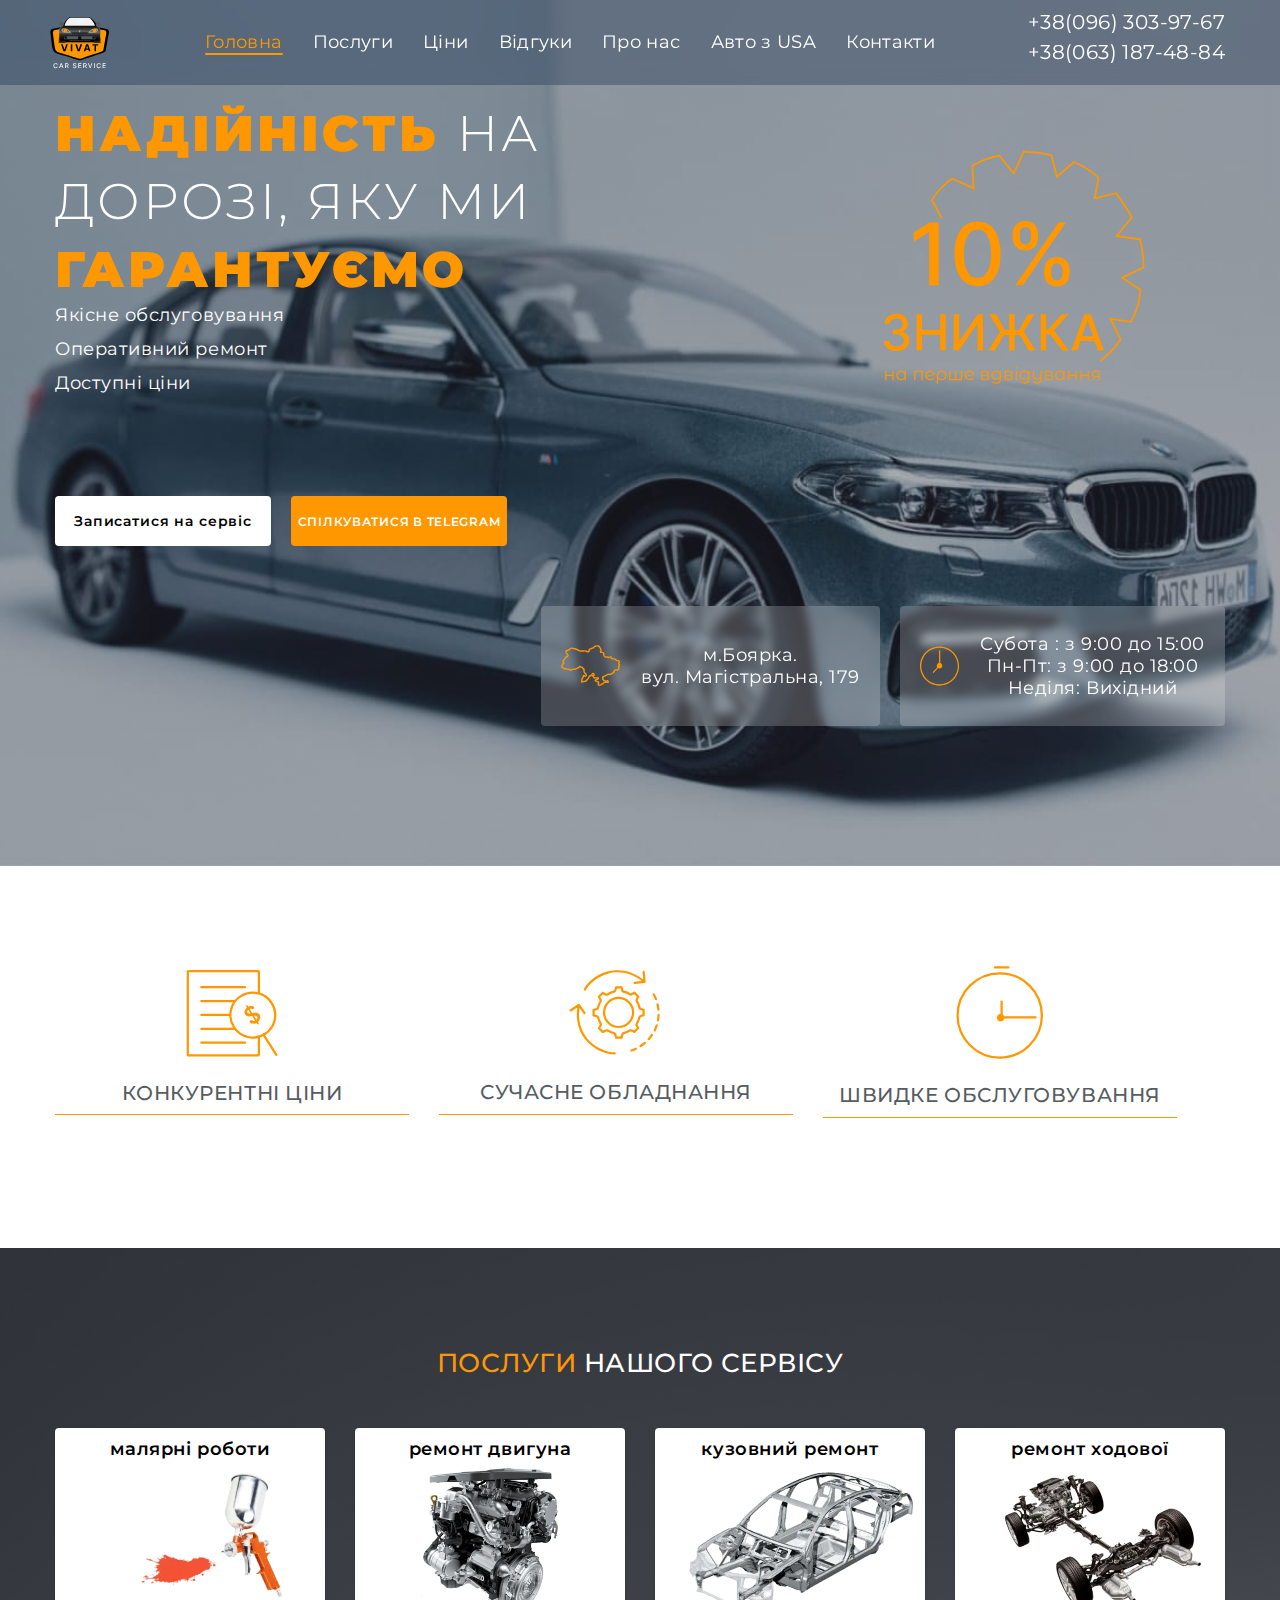
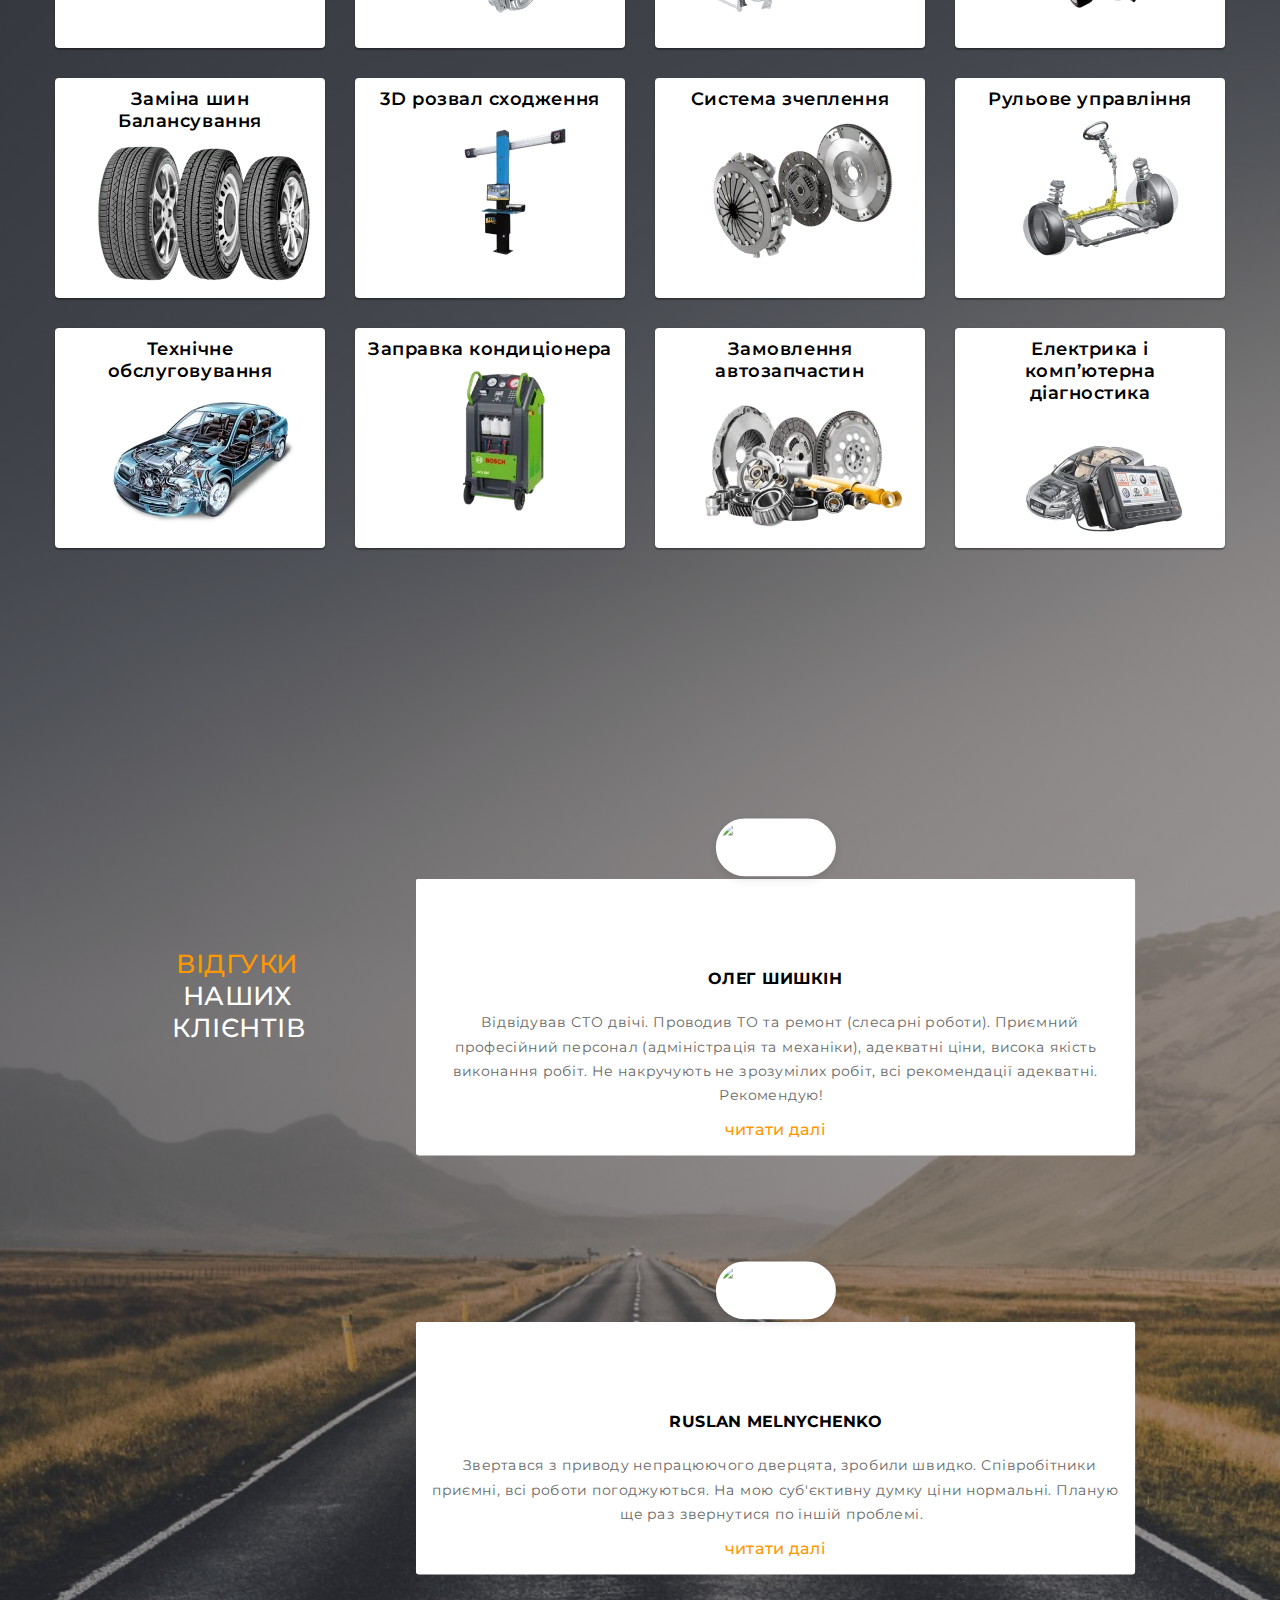
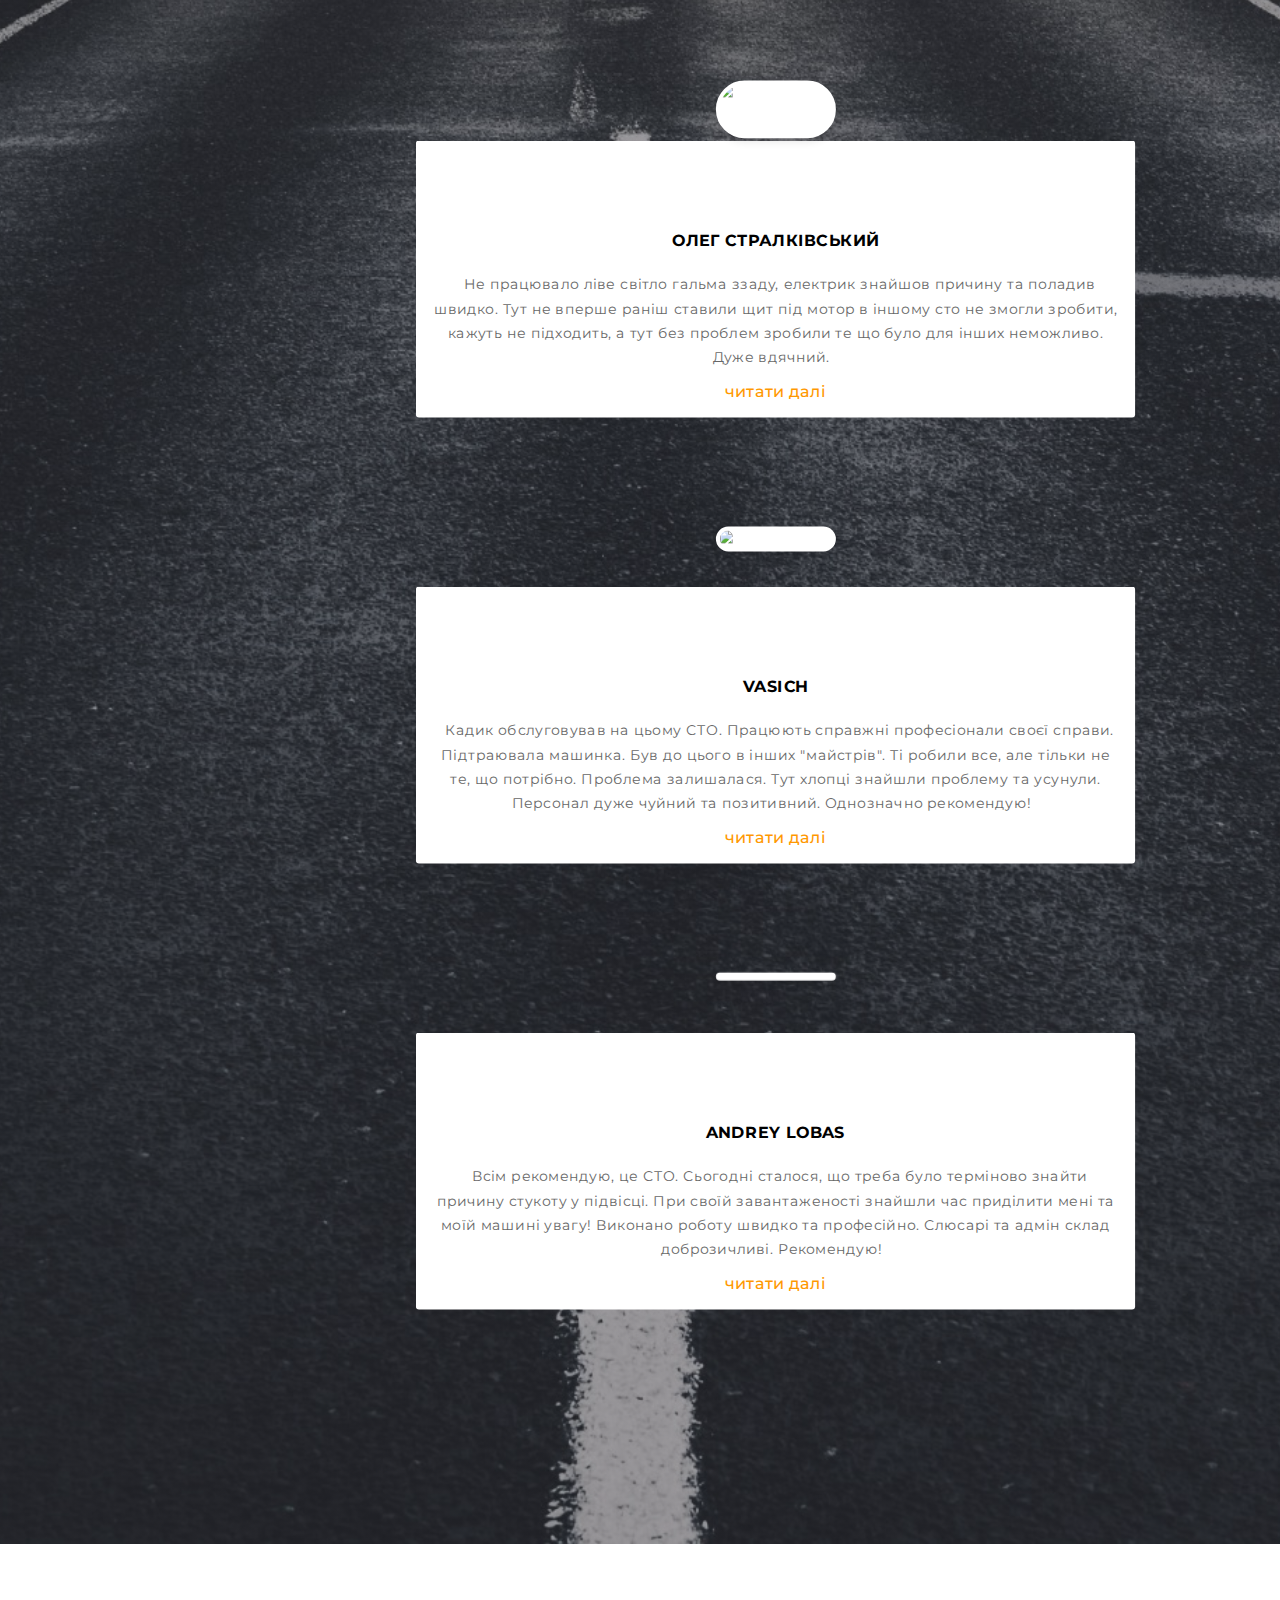
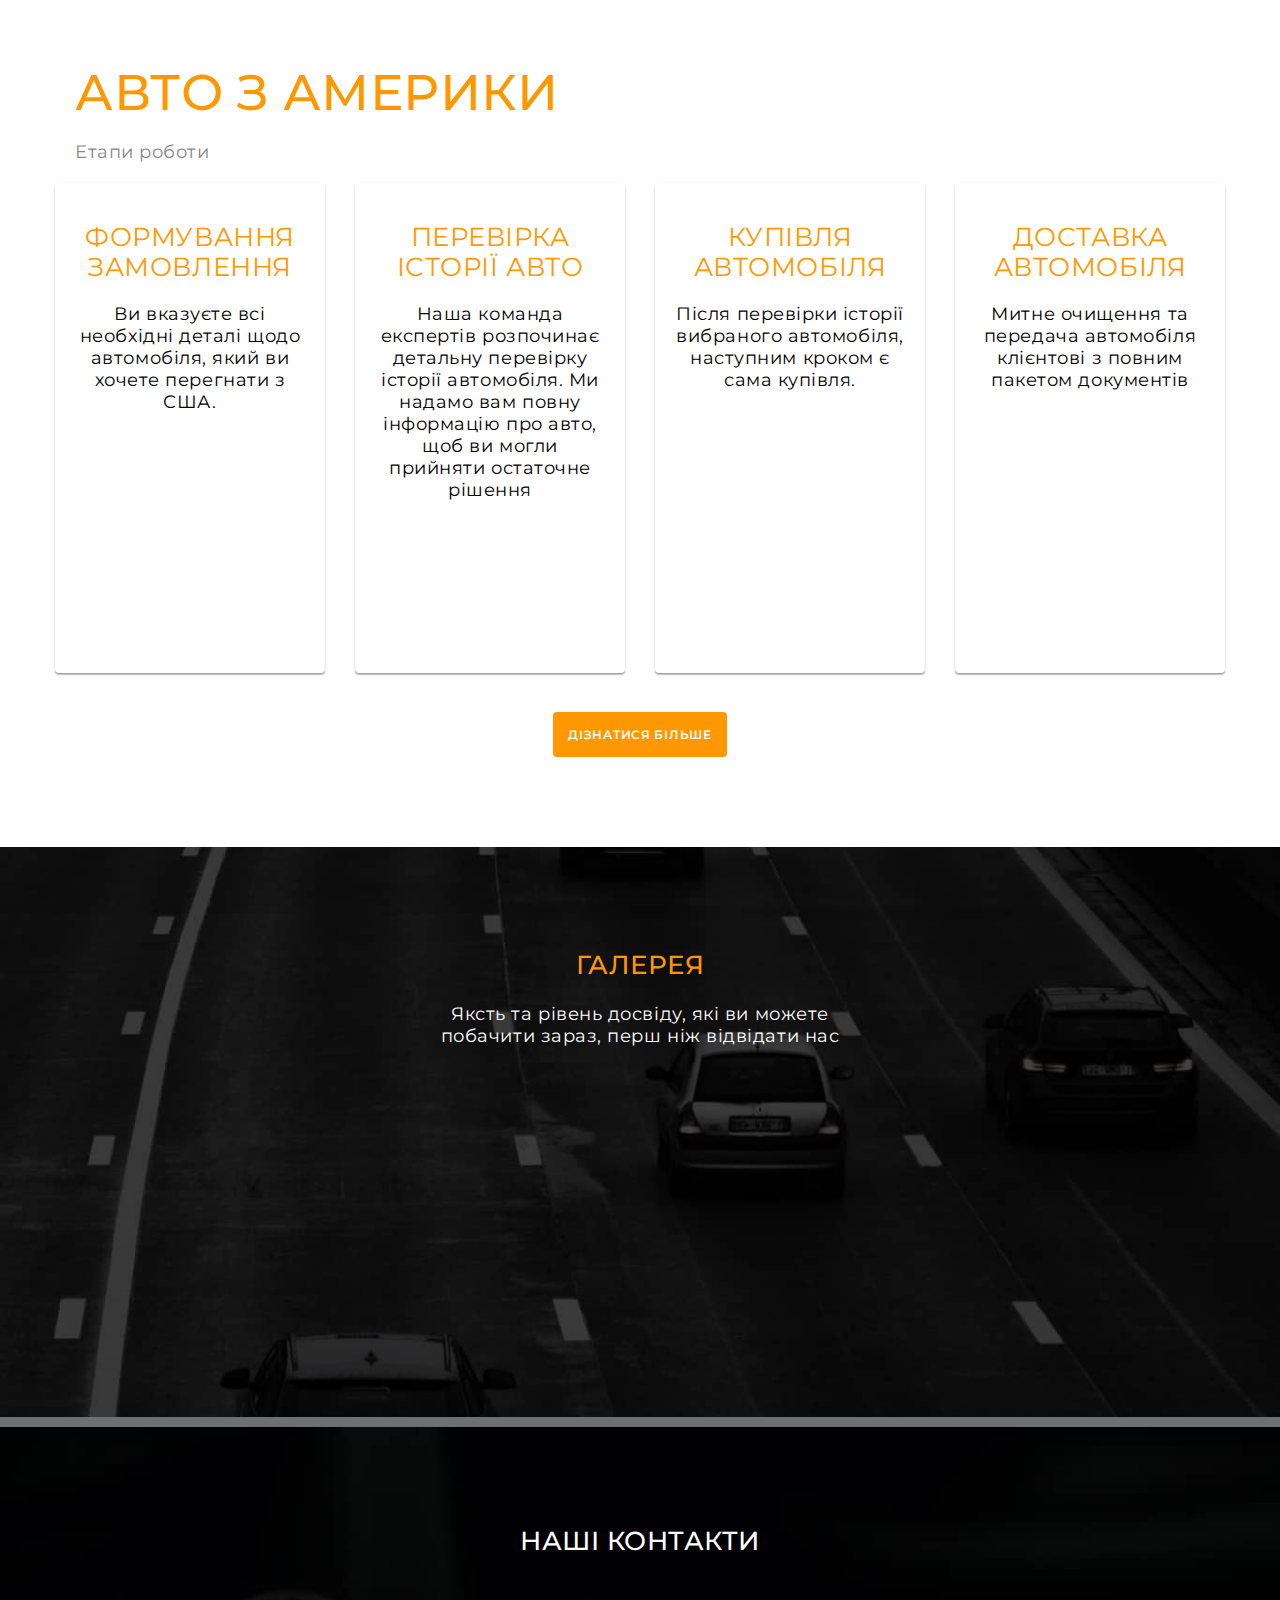
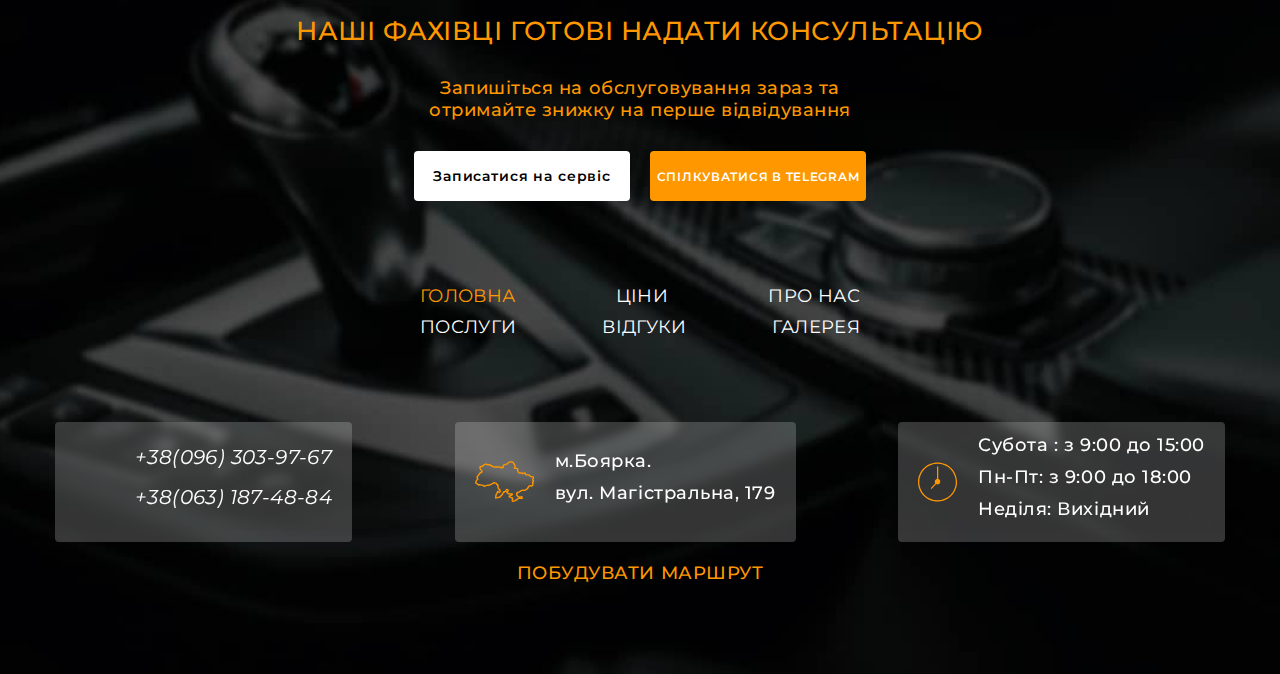
==== index.html @ 661d3513 "edit_telegram_link" ====
<!DOCTYPE html>
<html lang="uk">
  <head>
    <meta charset="UTF-8" />
    <meta http-equiv="X-UA-Compatible" content="IE=edge" />
    <meta
      name="description"
      content="VIVAT - car service! Якісне обслуговування Оперативний ремонт Доступні ціни"
    />
    <meta name="viewport" content="width=device-width, initial-scale=1.0" />

    <title>VIVAT - car service</title>

    <!-- favicon -->
    <link rel="apple-touch-icon" sizes="180x180" href="/apple-touch-icon.png" />
    <link
      rel="icon"
      type="image/png"
      sizes="32x32"
      href="./favicon/favicon-32x32.png"
    />
    <link
      rel="icon"
      type="image/png"
      sizes="16x16"
      href="./favicon/favicon-16x16.png"
    />
    <link rel="manifest" href="/site.webmanifest" />
    <link rel="mask-icon" href="/safari-pinned-tab.svg" color="#5bbad5" />
    <meta name="msapplication-TileColor" content="#da532c" />
    <meta name="theme-color" content="#ffffff" />
    <!-- font -->
    <style>
      @import url('https://fonts.googleapis.com/css2?family=Montserrat+Alternates:wght@300;400;500;600;700;800&family=Montserrat:wght@300;400;500;600;700&display=swap');
    </style>
    <!-- font end -->
    <!-- styles css -->
    <link
      rel="stylesheet"
      href="https://cdnjs.cloudflare.com/ajax/libs/modern-normalize/1.1.0/modern-normalize.min.css"
    />
    <link rel="stylesheet" href="./css/main.min.css" />
    <link rel="stylesheet" href="./css/slider.css" />
  </head>

  <body>
    <!-- header -->
    <header class="vivat-header">
      <div class="container page-header__conteiner">
        <nav class="menu-nav">
          <a class="link" href="./index.html">
            <img
              loading="lazy"
              class="logo-up_icon"
              src="./images/svg/logo.svg"
              alt="logo"
          /></a>
          <ul class="menu-nav-list list">
            <li class="menu-nav__item">
              <a class="menu-nav__link link" href="./index.html"
                ><span class="link-active">Головна</span></a
              >
            </li>
            <li class="menu-nav__item">
              <a class="menu-nav__link link" href="#service">Послуги</a>
            </li>
            <li class="menu-nav__item">
              <a class="menu-nav__link link" href="price.html#item9">Ціни</a>
            </li>
            <li class="menu-nav__item">
              <a class="menu-nav__link link" href="#testimonials">Відгуки</a>
            </li>
            <li class="menu-nav__item">
              <a class="menu-nav__link link" href="about.html">Про нас</a>
            </li>
            <li class="menu-nav__item">
              <a class="menu-nav__link link" href="usa_cars.html">Авто з USA</a>
            </li>

            <li class="menu-nav__item">
              <a class="menu-nav__link link" href="#footer">Контакти</a>
            </li>
          </ul>
        </nav>
        <ul class="list-contact list">
          <li class="list-contact__item">
            <a class="list-contact-link link" href="tel:+380963039767">
              +38(096) 303-97-67</a
            >
          </li>
          <li class="list-contact__item">
            <a class="list-contact-link link" href="tel:+380631874884">
              +38(063) 187-48-84</a
            >
          </li>
        </ul>
        <button type="button" class="open-mobile-menu-btn" data-menu-open>
          <img
            loading="lazy"
            class=""
            src="./images/svg/icon-burger.svg"
            alt="mobile menu"
          />
        </button>
      </div>
      <div class="mobile-menu" data-menu>
        <div class="container mobile-menu__container">
          <button
            type="button"
            class="mobile-menu__close-btn"
            aria-label="Закрити меню"
            data-menu-close
          >
            <svg class="mobile-menu__close-icon">
              <use href="./images/sprite.svg#icon-close"></use>
            </svg>
          </button>
          <ul class="mobile-menu-list list">
            <li class="mobile-menu__item">
              <a class="mobile-menu__link current link" href="./index.html"
                >Головна</a
              >
            </li>
            <li class="mobile-menu__item">
              <a class="mobile-menu__link link" href="#service">Послуги</a>
            </li>
            <li class="mobile-menu__item">
              <a class="mobile-menu__link link" href="price.html#item9">Ціни</a>
            </li>
            <li class="mobile-menu__item">
              <a class="mobile-menu__link link" href="#testimonials">Відгуки</a>
            </li>
            <li class="mobile-menu__item">
              <a class="mobile-menu__link link" href="about.html">Про нас</a>
            </li>

            <li class="mobile-menu__item">
              <a class="mobile-menu__link link" href="./usa_cars.html"
                >Авто з USA</a
              >
            </li>
            <li class="mobile-menu__item">
              <a class="mobile-menu__link link" href="#footer">Контакти</a>
            </li>
          </ul>
          <ul class="mobile-list-contact list">
            <li class="mobile-list-contact__item">
              <a
                class="mobile-list-contact__link-phone link"
                href="tel:+380963039767"
              >
                +38(096) 303-97-67</a
              >
            </li>
            <li class="mobile-list-contact__item">
              <a
                class="mobile-list-contact__link-phone link"
                href="tel:+380631874884"
              >
                +38(063) 187-48-84</a
              >
            </li>
          </ul>
        </div>
      </div>
    </header>
    <main>
      <!-- hero -->
      <section class="hero section">
        <div class="container">
          <h1 class="hero__title">
            <span class="brend_color_text">Надійність</span>
            <span style="font-weight: 300"> на дорозі, яку ми </span>
            <span class="brend_color_text">гарантуємо</span>
          </h1>
          <div class="hero__title_sub_wraper">
            <ul class="hero__title_sub list">
              <li>
                <p>Якісне обслуговування</p>
              </li>
              <li>
                <p>Оперативний ремонт</p>
              </li>
              <li>
                <p>Доступні ціни</p>
              </li>
            </ul>
            <img
              loading="lazy"
              class="hero_discount_img_desktop"
              src="./images/svg/discount_desktop.svg"
              alt="discount icon"
            />
            <img
              loading="lazy"
              class="hero_discount_img_mobile"
              src="./images/svg/discount_mobile.svg"
              alt="discount icon"
            />
          </div>
          <div class="button_container">
            <button
              type="button"
              class="button-active hero-btn button"
              data-modal-open
            >
              Записатися на сервіс
            </button>

            <a
              href="https://t.me/vivatcarservice"
              target="_blank"
              class="button-active hero-btn button link telegram_link"
            >
              спілкуватися в telegram
            </a>
          </div>
          <div class="hero_address_container">
            <div class="hero_address_wraper">
              <img
                loading="lazy"
                style="width: 60px"
                src="./images/svg/map.svg"
                alt="map"
              />
              <p>
                м.Боярка. <br />
                вул. Магістральна, 179
              </p>
            </div>
            <div class="hero_address_wraper">
              <img
                class="clock_icon_anime"
                loading="lazy"
                style="width: 40px"
                src="./images/svg/little_clock.svg"
                alt="clock icon"
              />
              <ul class="list">
                <li>
                  <p>Субота : з 9:00 до 15:00</p>
                </li>
                <li>
                  <p>Пн-Пт: з 9:00 до 18:00</p>
                </li>
                <li>
                  <p>Неділя: Вихідний</p>
                </li>
              </ul>
            </div>
          </div>
        </div>
      </section>
      <!-- techniligy -->
      <section class="technology section">
        <div class="container">
          <h2 class="visually-hidden">Переваги</h2>
          <ul class="technology-list list">
            <li class="technology-list__item">
              <div class="technology__icon">
                <img
                  loading="lazy"
                  class="technology__icon__img"
                  src="./images/svg/cost.svg"
                  alt="cost icon"
                />
                <h3 class="technology__title">конкурентні ціни</h3>
              </div>
            </li>
            <li class="technology-list__item">
              <div class="technology__icon">
                <img
                  loading="lazy"
                  class="technology__icon__img"
                  src="./images/svg/seting.svg"
                  alt="setting icon"
                />
                <h3 class="technology__title">Сучасне обладнання</h3>
              </div>
            </li>
            <li class="technology-list__item">
              <div class="technology__icon">
                <img
                  loading="lazy"
                  class="technology__icon__img"
                  src="./images/svg/clock.svg"
                  alt="clock icon"
                />
                <h3 class="technology__title">швидке обслуговування</h3>
              </div>
            </li>
          </ul>
        </div>
      </section>
      <!-- service_section -->
      <section id="service" class="service_section section">
        <div class="container">
          <a class="link" href="service_page.html">
            <h2 class="service_section__title">
              <span class="brend_color_text">послуги</span> нашого сервісу
            </h2>
          </a>
          <ul class="service_section-list list">
            <li class="service_section-list__item">
              <a class="service_link" href="service_page.html#item1">
                <div class="service_img_container">
                  <p class="service_img_title">малярні роботи</p>
                  <picture>
                    <source
                      srcset="./images/service/webp/paint.webp"
                      type="image/webp"
                    />

                    <img
                      width="277"
                      height="142"
                      loading="lazy"
                      class="service_img"
                      src="./images/service/paint.png"
                      alt="paint image"
                    />
                  </picture>
                </div>
              </a>
            </li>
            <li class="service_section-list__item">
              <a class="service_link" href="service_page.html#item2">
                <div class="service_img_container">
                  <p class="service_img_title">ремонт двигуна</p>
                  <picture style="zoom: 2">
                    <source
                      srcset="./images/service/webp/engine.webp"
                      type="image/webp"
                    />
                    <img
                      width="277"
                      height="142"
                      loading="lazy"
                      class="service_img engine_img"
                      src="./images/service/engine.png"
                      alt="engine image"
                    />
                  </picture>
                </div>
              </a>
            </li>
            <li class="service_section-list__item">
              <a class="service_link" href="service_page.html#item3">
                <div class="service_img_container">
                  <p class="service_img_title">кузовний ремонт</p>
                  <picture>
                    <source
                      srcset="./images/service/webp/body.webp"
                      type="image/webp"
                    />
                    <img
                      width="277"
                      height="142"
                      loading="lazy"
                      class="service_img"
                      src="./images/service/body.png"
                      alt="car body image"
                    />
                  </picture>
                </div>
              </a>
            </li>
            <li class="service_section-list__item">
              <a class="service_link" href="service_page.html#item4">
                <div class="service_img_container">
                  <p class="service_img_title">ремонт ходової</p>
                  <picture>
                    <source
                      srcset="./images/service/webp/chassis.webp"
                      type="image/webp"
                    />
                    <img
                      width="277"
                      height="142"
                      loading="lazy"
                      class="service_img"
                      src="./images/service/chassis.png"
                      alt="chassis image"
                    />
                  </picture>
                </div>
              </a>
            </li>
            <li class="service_section-list__item">
              <a class="service_link" href="service_page.html#item5">
                <div class="service_img_container">
                  <p class="service_img_title">Заміна шин Балансування</p>
                  <picture>
                    <source
                      srcset="./images/service/webp/tires.webp"
                      type="image/webp"
                    />
                    <img
                      width="277"
                      height="142"
                      loading="lazy"
                      class="service_img"
                      src="./images/service/tires.png"
                      alt="tires image"
                    />
                  </picture>
                </div>
              </a>
            </li>
            <li class="service_section-list__item">
              <a class="service_link" href="service_page.html#item6">
                <div class="service_img_container">
                  <p class="service_img_title">3D розвал сходження</p>
                  <picture>
                    <source
                      srcset="./images/service/webp/disintegration.webp"
                      type="image/webp"
                    />
                    <img
                      width="277"
                      height="142"
                      loading="lazy"
                      class="service_img"
                      src="./images/service/disintegration.png"
                      alt="disintegration image"
                    />
                  </picture>
                </div>
              </a>
            </li>
            <li class="service_section-list__item">
              <a class="service_link" href="service_page.html#item7">
                <div class="service_img_container">
                  <p class="service_img_title">Система зчеплення</p>
                  <picture>
                    <source
                      srcset="./images/service/webp/clutch.webp"
                      type="image/webp"
                    />
                    <img
                      width="277"
                      height="142"
                      loading="lazy"
                      class="service_img"
                      src="./images/service/clutch.png"
                      alt="clutch image"
                    />
                  </picture>
                </div>
              </a>
            </li>
            <li class="service_section-list__item">
              <a class="service_link" href="service_page.html#item8">
                <div class="service_img_container">
                  <p class="service_img_title">Рульове управління</p>
                  <picture>
                    <source
                      srcset="./images/service/webp/steering.webp"
                      type="image/webp"
                    />
                    <img
                      width="277"
                      height="142"
                      loading="lazy"
                      class="service_img"
                      src="./images/service/steering.png"
                      alt="steering image"
                    />
                  </picture>
                </div>
              </a>
            </li>
            <li class="service_section-list__item">
              <a class="service_link" href="service_page.html#item9">
                <div class="service_img_container">
                  <p class="service_img_title">Технічне обслуговування</p>
                  <picture>
                    <source
                      srcset="./images/service/webp/maintenance.webp"
                      type="image/webp"
                    />
                    <img
                      width="277"
                      height="142"
                      loading="lazy"
                      class="service_img"
                      src="./images/service/maintenance.png"
                      alt="maintenance image"
                    />
                  </picture>
                </div>
              </a>
            </li>
            <li class="service_section-list__item">
              <a class="service_link" href="service_page.html#item10">
                <div class="service_img_container">
                  <p class="service_img_title">Заправка кондиціонера</p>
                  <picture>
                    <source
                      srcset="./images/service/webp/conditioner.webp"
                      type="image/webp"
                    />
                    <img
                      width="277"
                      height="142"
                      loading="lazy"
                      class="service_img"
                      src="./images/service/conditioner.png"
                      alt="conditioner image"
                    />
                  </picture>
                </div>
              </a>
            </li>
            <li class="service_section-list__item">
              <a class="service_link" href="service_page.html#item11">
                <div class="service_img_container">
                  <p class="service_img_title">Замовлення автозапчастин</p>
                  <picture>
                    <source
                      srcset="./images/service/webp/auto_parts.webp"
                      type="image/webp"
                    />
                    <img
                      width="277"
                      height="142"
                      loading="lazy"
                      class="service_img"
                      src="./images/service/auto_parts.png"
                      alt="auto parts image"
                    />
                  </picture>
                </div>
              </a>
            </li>
            <li class="service_section-list__item">
              <a class="service_link" href="service_page.html#item12">
                <div class="service_img_container">
                  <p class="service_img_title">
                    Електрика і комп’ютерна діагностика
                  </p>
                  <picture>
                    <source
                      srcset="./images/service/webp/diagnosis.webp"
                      type="image/webp"
                    />
                    <img
                      width="277"
                      height="142"
                      loading="lazy"
                      class="service_img"
                      src="./images/service/diagnosis.png"
                      alt="diagnosis image"
                    />
                  </picture>
                </div>
              </a>
            </li>
          </ul>
          <div style="padding-top: 100px" id="testimonials">
            <p id="testimonialses" class="testimonials_text">
              <a
                class="link"
                target="_blank"
                href="https://www.google.com/maps/place/%D0%A1%D0%A2%D0%9E+VIVAT/@50.352864,30.293725,15z/data=!4m8!3m7!1s0x40d4b5969c353685:0x3e423128c2756fc6!8m2!3d50.352864!4d30.293725!9m1!1b1!16s%2Fg%2F11b7frkjvc?entry=ttu#:~:text=%D0%9E%D0%B3%D0%BB%D1%8F%D0%B4-,%D0%92%D1%96%D0%B4%D0%B3%D1%83%D0%BA%D0%B8,-%D0%86%D0%BD%D1%84%D0%BE%D1%80%D0%BC%D0%B0%D1%86%D1%96%D1%8F"
                ><span class="brend_color_text"> Відгуки</span> наших
                клієнтів</a
              >
            </p>
            <div class="slider_container">
              <div class="testimonials wow fadeInUp">
                <div class="testimonial">
                  <div class="author-img">
                    <img
                      loading="lazy"
                      src="https://srmahour.github.io/custom-testimonial-slider-and-blog/images/5.jpg"
                      alt="Олег Шишкін photo"
                      class="img-fluid rounded"
                    />
                  </div>
                  <div class="author-quote">
                    <h3>Олег Шишкін</h3>

                    <blockquote>
                      <i class="fa fa-quote-left"></i>Відвідував СТО двічі.
                      Проводив ТО та ремонт (слесарні роботи). Приємний
                      професійний персонал (адміністрація та механіки),
                      адекватні ціни, висока якість виконання робіт. Не
                      накручують не зрозумілих робіт, всі рекомендації
                      адекватні. Рекомендую!
                      <i class="fa fa-quote-right"></i>
                    </blockquote>
                    <p>
                      <a
                        class="testimonial_link link"
                        target="_blank"
                        href="https://maps.app.goo.gl/1DyADuQ3sRCBuJn26"
                        >читати далі
                      </a>
                    </p>
                  </div>
                </div>
                <div class="testimonial">
                  <div class="author-img">
                    <img
                      loading="lazy"
                      src="https://srmahour.github.io/custom-testimonial-slider-and-blog/images/4.jpg"
                      alt="Ruslan Melnychenko photo"
                      class="img-fluid rounded"
                    />
                  </div>
                  <div class="author-quote">
                    <h3>Ruslan Melnychenko</h3>
                    <blockquote>
                      <i class="fa fa-quote-left"></i> Звертався з приводу
                      непрацюючого дверцята, зробили швидко. Співробітники
                      приємні, всі роботи погоджуються. На мою суб'єктивну думку
                      ціни нормальні. Планую ще раз звернутися по іншій
                      проблемі.
                      <i class="fa fa-quote-right"></i>
                    </blockquote>
                    <p>
                      <a
                        class="testimonial_link link"
                        target="_blank"
                        href="https://maps.app.goo.gl/hipy5XiFysmETJV96"
                        >читати далі
                      </a>
                    </p>
                  </div>
                </div>
                <div class="testimonial">
                  <div class="author-img">
                    <img
                      loading="lazy"
                      src="https://srmahour.github.io/custom-testimonial-slider-and-blog/images/2.jpg"
                      alt="Олег Стралківський photo"
                      class="img-fluid rounded"
                    />
                  </div>
                  <div class="author-quote">
                    <h3>Олег Стралківський</h3>
                    <blockquote>
                      <i class="fa fa-quote-left"></i>Не працювало ліве світло
                      гальма ззаду, електрик знайшов причину та поладив швидко.
                      Тут не вперше раніш ставили щит під мотор в іншому сто не
                      змогли зробити, кажуть не підходить, а тут без проблем
                      зробили те що було для інших неможливо. Дуже вдячний.
                      <i class="fa fa-quote-right"></i>
                    </blockquote>
                    <p>
                      <a
                        class="testimonial_link link"
                        target="_blank"
                        href="https://maps.app.goo.gl/oDhSazfzU71jNJXM6"
                        >читати далі
                      </a>
                    </p>
                  </div>
                </div>
                <div class="testimonial">
                  <div class="author-img">
                    <img
                      loading="lazy"
                      src="https://lh3.googleusercontent.com/a-/ALV-UjWfcmPl160ldWLTIrlPpH2vwExcNCU_6uYw9t58LJho8Sg=w60-h60-p-rp-mo-ba2-br100"
                      alt="Vasich photo"
                      class="img-fluid rounded"
                    />
                  </div>
                  <div class="author-quote">
                    <h3>Vasich</h3>
                    <blockquote>
                      <i class="fa fa-quote-left"></i>Кадик обслуговував на
                      цьому СТО. Працюють справжні професіонали своєї справи.
                      Підтраювала машинка. Був до цього в інших "майстрів". Ті
                      робили все, але тільки не те, що потрібно. Проблема
                      залишалася. Тут хлопці знайшли проблему та усунули.
                      Персонал дуже чуйний та позитивний. Однозначно рекомендую!
                      <i class="fa fa-quote-right"></i>
                    </blockquote>
                    <p>
                      <a
                        class="testimonial_link link"
                        target="_blank"
                        href="https://maps.app.goo.gl/EpKQyTVoENYwkaq88"
                        >читати далі
                      </a>
                    </p>
                  </div>
                </div>
                <div class="testimonial">
                  <div class="author-img">
                    <img
                      loading="lazy"
                      src="https://lh3.googleusercontent.com/a-/ALV-UjVWeGZUH3377DGpwVwoOrgClf6lx8sots-gCUhpP613WiU=w60-h60-p-rp-mo-br100"
                      alt="Andrey lobas photo"
                      class="img-fluid rounded"
                    />
                  </div>
                  <div class="author-quote">
                    <h3>Andrey lobas</h3>
                    <blockquote>
                      <i class="fa fa-quote-left"></i> Всім рекомендую, це СТО.
                      Сьогодні сталося, що треба було терміново знайти причину
                      стукоту у підвісці. При своїй завантаженості знайшли час
                      приділити мені та моїй машині увагу! Виконано роботу
                      швидко та професійно. Слюсарі та адмін склад доброзичливі.
                      Рекомендую!
                      <i class="fa fa-quote-right"></i>
                    </blockquote>
                    <p>
                      <a
                        class="testimonial_link link"
                        target="_blank"
                        href="https://maps.app.goo.gl/msxetd44badm5Cj69"
                        >читати далі
                      </a>
                    </p>
                  </div>
                </div>
              </div>
            </div>
          </div>
        </div>

        <!-- slider end -->
      </section>
      <!-- usa -->
      <section class="usa section">
        <div class="container">
          <div class="usa_text_wraper">
            <h3><span class="brend_color_text"> Авто з Америки</span></h3>
            <p>Етапи роботи</p>
          </div>

          <ul style="margin-bottom: 50px" class="service_section-list list">
            <li class="service_section-list__item">
              <div class="usa_plan_wraper service_img_container">
                <img
                  loading="lazy"
                  src="./images/svg/offer_usa.svg"
                  alt="offer icon"
                />
                <h4 class="usa_plan_title">Формування замовлення</h4>
                <p class="usa_plan_paragraph">
                  Ви вказуєте всі необхідні деталі щодо автомобіля, який ви
                  хочете перегнати з США.
                </p>
              </div>
            </li>
            <li class="service_section-list__item">
              <div class="usa_plan_wraper service_img_container">
                <img
                  loading="lazy"
                  src="./images/svg/check_usa.svg"
                  alt="checklist icon"
                />
                <h4 class="usa_plan_title">перевірка історії авто</h4>
                <p class="usa_plan_paragraph">
                  Наша команда експертів розпочинає детальну перевірку історії
                  автомобіля. Ми надамо вам повну інформацію про авто, щоб ви
                  могли прийняти остаточне рішення
                </p>
              </div>
            </li>
            <li class="service_section-list__item">
              <div class="usa_plan_wraper service_img_container">
                <img
                  loading="lazy"
                  src="./images/svg/shop_usa.svg"
                  alt="shop usa car icon"
                />
                <h4 class="usa_plan_title">Купівля автомобіля</h4>
                <p class="usa_plan_paragraph">
                  Після перевірки історії вибраного автомобіля, наступним кроком
                  є сама купівля.
                </p>
              </div>
            </li>
            <li class="service_section-list__item">
              <div class="usa_plan_wraper service_img_container">
                <img
                  loading="lazy"
                  src="./images/svg/delivery_usa.svg"
                  alt="delivery icon"
                />
                <h4 class="usa_plan_title">Доставка автомобіля</h4>
                <p class="usa_plan_paragraph">
                  Митне очищення та передача автомобіля клієнтові з повним
                  пакетом документів
                </p>
              </div>
            </li>
          </ul>
          <a
            class="button-active hero-btn button link telegram_link"
            style="padding: 15px"
            href="usa_cars.html"
            >Дізнатися більше</a
          >
        </div>
      </section>
      <!-- usa end -->
      <!-- gallery -->
      <section id="gallery" class="gallery section">
        <div class="container">
          <h3 class="gallery_title brend_color_text">галерея</h3>
          <p class="gallery_text">
            Яксть та рівень досвіду, які ви можете побачити зараз, перш ніж
            відвідати нас
          </p>
          <div class="my-slider">
            <div class="gallery_img_wraper">
              <img
                loading="lazy"
                src="./images/content_img/gallery_img_1.jpg"
                alt="Image 1"
              />
            </div>
            <div class="gallery_img_wraper">
              <img
                loading="lazy"
                src="./images/content_img/gallery_img_2.jpg"
                alt="Image 2"
              />
            </div>
            <div class="gallery_img_wraper">
              <img
                loading="lazy"
                src="./images/content_img/gallery_img_3.jpg"
                alt="Image 3"
              />
            </div>
            <div class="gallery_img_wraper">
              <img
                loading="lazy"
                src="./images/content_img/gallery_img_4.jpeg"
                alt="Image 1"
              />
            </div>
            <div class="gallery_img_wraper">
              <img
                loading="lazy"
                src="./images/content_img/gallery_img6.jpeg"
                alt="Image 2"
              />
            </div>
            <div class="gallery_img_wraper">
              <img
                loading="lazy"
                src="./images/content_img/gallery_img7.jpeg"
                alt="Image 3"
              />
            </div>
          </div>
        </div>
      </section>
      <!-- gallery end -->
    </main>
    <!-- footer -->
    <footer class="vivat-footer" id="footer">
      <div class="container">
        <h2>Наші контакти</h2>
        <h3 class="brend_color_text">
          Наші фахівці готові надати консультацію
        </h3>
        <p class="brend_color_text">
          Запишіться на обслуговування зараз та отримайте знижку на перше
          відвідування
        </p>
        <div class="button_container">
          <button
            type="button"
            class="button-active hero-btn button"
            data-modal-open
          >
            Записатися на сервіс
          </button>
          <a
            href="https://t.me/vivatcarservice"
            target="_blank"
            class="button-active hero-btn button link telegram_link"
          >
            спілкуватися в telegram
          </a>
        </div>
        <div
          style="display: flex; flex-direction: column; align-items: center"
          class="footer_wraper_menu"
        >
          <!-- mobile_footer_menu -->
          <div class="mobile_footer_menu">
            <ul
              class="list"
              style="
                display: flex;
                flex-wrap: wrap;
                justify-content: space-between;
                margin-bottom: 10px;
                /* width: 450px; */
              "
            >
              <li style="margin: 10px">
                <a
                  class="menu-nav__link link"
                  style="text-transform: uppercase"
                  href="index.html"
                >
                  <span class="brend_color_text">головна</span></a
                >
              </li>
              <li style="margin: 10px">
                <a
                  class="menu-nav__link link"
                  style="text-transform: uppercase"
                  href="price.html#item9"
                  >ціни</a
                >
              </li>
              <li style="margin: 10px">
                <a
                  class="menu-nav__link link"
                  style="text-transform: uppercase"
                  href="about.html"
                  >про нас</a
                >
              </li>
              <li style="margin: 10px">
                <a
                  class="menu-nav__link link"
                  style="text-transform: uppercase"
                  href="#service"
                  >послуги</a
                >
              </li>
              <li style="margin: 10px">
                <a
                  class="menu-nav__link link"
                  style="text-transform: uppercase"
                  href="#testimonials"
                  >відгуки</a
                >
              </li>
              <li style="margin: 10px">
                <a
                  class="menu-nav__link link"
                  style="text-transform: uppercase"
                  href="#gallery"
                  >галерея</a
                >
              </li>
            </ul>
          </div>

          <!-- mobile_footer_menu end -->

          <!-- desktop_footer_menu -->
          <div class="desktop_footer_menu">
            <ul
              class="list"
              style="
                display: flex;
                flex-wrap: wrap;
                justify-content: space-between;
                width: 450px;
              "
            >
              <li>
                <a
                  class="menu-nav__link link"
                  style="text-transform: uppercase; padding: 5px"
                  href="index.html"
                >
                  <span class="brend_color_text">головна</span></a
                >
              </li>
              <li>
                <a
                  class="menu-nav__link link"
                  style="text-transform: uppercase; padding: 5px"
                  href="price.html"
                  >ціни</a
                >
              </li>
              <li>
                <a
                  class="menu-nav__link link"
                  style="text-transform: uppercase; padding: 5px"
                  href="about.html"
                  >про нас</a
                >
              </li>
            </ul>
            <ul
              class="list"
              style="
                display: flex;
                justify-content: space-between;
                width: 450px;
              "
            >
              <li>
                <a
                  class="menu-nav__link link"
                  style="text-transform: uppercase; padding: 5px"
                  href="#service"
                  >послуги</a
                >
              </li>
              <li>
                <a
                  class="menu-nav__link link"
                  style="text-transform: uppercase; padding: 5px"
                  href="#testimonials"
                  >відгуки</a
                >
              </li>
              <li>
                <a
                  class="menu-nav__link link"
                  style="text-transform: uppercase; padding: 5px"
                  href="#gallery"
                  >галерея</a
                >
              </li>
            </ul>
          </div>

          <!-- desktop_footer_menu end -->
        </div>

        <address class="footer-address">
          <div class="hero_address_wraper">
            <img
              loading="lazy"
              style="width: 40px"
              src="./images/svg/phone.svg"
              alt="phone icon"
            />
            <ul style="gap: 15px" class="list-contact list">
              <li class="list-contact__item">
                <a class="list-contact-link link" href="tel:+380963039767">
                  +38(096) 303-97-67</a
                >
              </li>
              <li class="list-contact__item">
                <a class="list-contact-link link" href="tel:+380631874884">
                  +38(063) 187-48-84</a
                >
              </li>
            </ul>
          </div>
          <div class="hero_address_wraper">
            <img
              loading="lazy"
              style="width: 60px"
              src="./images/svg/map.svg"
              alt="map icon"
            />
            <ul class="list">
              <li>
                <p>м.Боярка.</p>
              </li>
              <li>
                <p>
                  <a
                    style="color: #fff"
                    class="link"
                    href="https://maps.app.goo.gl/zCxoG3Vxegtyjpmh7"
                    target="_blank"
                    >вул. Магістральна, 179</a
                  >
                </p>
              </li>
            </ul>
          </div>

          <div class="hero_address_wraper">
            <img
              class="clock_icon_anime"
              loading="lazy"
              style="width: 40px"
              src="./images/svg/little_clock.svg"
              alt="clock icon"
            />
            <ul class="list">
              <li>
                <p>Субота : з 9:00 до 15:00</p>
              </li>
              <li>
                <p>Пн-Пт: з 9:00 до 18:00</p>
              </li>
              <li>
                <p>Неділя: Вихідний</p>
              </li>
            </ul>
          </div>
        </address>
        <p>
          <a
            class="link directory"
            href="https://www.google.com/maps/dir//%D0%B2%D1%83%D0%BB%D0%B8%D1%86%D1%8F+%D0%9C%D0%B0%D0%B3%D1%96%D1%81%D1%82%D1%80%D0%B0%D0%BB%D1%8C%D0%BD%D0%B0,+179,+%D0%91%D0%BE%D1%8F%D1%80%D0%BA%D0%B0,+%D0%9A%D0%B8%D1%97%D0%B2%D1%81%D1%8C%D0%BA%D0%B0+%D0%BE%D0%B1%D0%BB.,+08150/@50.4006035,30.1943865,8z/data=!4m9!4m8!1m0!1m5!1m1!1s0x40d4b59681bd8bcb:0xab5d9e340df8bdcb!2m2!1d30.2933359!2d50.3522254!3e0?entry=ttu"
            target="_blank"
            >побудувати маршрут</a
          >
        </p>
      </div>
    </footer>
    <!-- form -->
    <div class="backdrop is-hidden" data-modal>
      <form id="first_modal" action="sender.php" method="post" class="modal">
        <button type="button" class="modal__btn-close" data-modal-close>
          <svg class="modal__close-icon" width="18px" height="18px">
            <use href="./images/sprite.svg#modal-close-btn"></use>
          </svg>
        </button>
        <p class="modal__cta-title">записатись на сервіс</p>
        <label class="modal__label-title" for="user-name"
          ><span class="modal__label-name">Ваше Ім’я</span></label
        >
        <div class="modal__input-position">
          <input
            required
            class="modal__input-name"
            type="text"
            name="user-name"
            id="user-name"
            placeholder="Сергій"
          />
        </div>
        <label class="modal__label-title" for="user-phone"
          ><span class="modal__label-name">Номер телефону</span></label
        >
        <div class="modal__input-position">
          <input
            required
            class="modal__input-phone"
            type="tel"
            name="user-phone"
            id="user-phone"
            pattern="(\+380[0-9]{9}|0[0-9]{9})"
            title="+380XXXXXXXXX або 0XXXXXXXXX"
            placeholder="+380"
          />
        </div>

        <label class="modal__label-title" for="user-comment"
          ><span class="modal__label-name">Послуга</span></label
        >

        <textarea
          class="modal__input-coment"
          name="user-comment"
          id="user-comment"
          placeholder="Введіть текст"
        ></textarea>
        <div class="centre">
          <button class="modal__btn-send" type="submit">
            <img
              class="write_on_img"
              src="./images/svg/write_on.svg"
              alt="write on icon"
            />
          </button>
        </div>
      </form>
    </div>
    <!-- button topup -->
    <button id="scrollToTopBtn" style="display: none"></button>

    <!-- slider -->
    <script src="https://code.jquery.com/jquery-3.6.0.min.js"></script>
    <script
      src="https://cdn.jsdelivr.net/npm/slick-carousel@1.8.1/slick/slick.min.js"
      defer
    ></script>

    <link
      href="https://srmahour.github.io/custom-testimonial-slider-and-blog/css/slick.css"
      rel="stylesheet"
    />
    <!-- slider end -->
    <!-- slider -->
    <script src="./js/slider.js"></script>
    <script src="./js/gallery_slider.js"></script>
    <!-- slider end -->
    <script src="./js/totop.js"></script>
    <script src="./js/modal.js"></script>
    <script src="./js/menu.js"></script>
    <script>
      $(document).ready(function () {
        $('#first_modal').submit(function (e) {
          e.preventDefault(); // Зупинити стандартну відправку форми

          $.ajax({
            type: 'POST',
            url: './sender.php', // Змініть на шлях до вашого PHP скрипта
            data: $(this).serialize(),
            success: function (response) {
              // Відображаємо сповіщення
              let notification = $(
                '<div class="notification"><p>Форма успішно відправлена!</p></div>'
              );
              $('body').append(notification);
              setTimeout(() => {
                notification.fadeOut(1000, function () {
                  $(this).remove(); // Видалити елемент після анімації fadeOut
                  $('[data-modal]').addClass('is-hidden'); // Приховати модальне вікно
                });
              }, 3000); // Через 3 секунди
              $('#first_modal')[0].reset(); // Скинути форму
            },
            error: function (error) {
              alert('Помилка при відправці форми. Спробуйте ще раз.');
            },
          });
        });
      });
    </script>
  </body>
</html>
---- css/main.min.css ----
:root{--brend-color: #ff9800;--primery-text-color: #fff;--secondary-text-color: #757575;--color-text-dark-theme: #565c5f;--text-paragraph: "Roboto", sans-serif;--color-icon: #afb1b8;--transition-dur-fun: 250ms cubic-bezier(0.4, 0, 0.2, 1)}.visually-hidden{position:absolute;width:1px;height:1px;margin:-1px;border:0;padding:0;white-space:nowrap;clip-path:inset(100%);clip:rect(0 0 0 0);overflow:hidden}#scrollToTopBtn{background:url(../images/svg/btn_up.svg);background-size:cover;background-repeat:no-repeat;position:fixed;bottom:10px;right:10px;width:35px;height:35px;border:none;border-radius:50%;opacity:.9;z-index:99}#scrollToTopBtn:hover{background:url(../images/svg/btn_up_hover.svg);background-size:cover;opacity:1}.top_up_img{transform:rotate(90deg);width:50px}.technology__icon,.polity,.modal__btn-close,.button-nav{display:flex;justify-content:center}*,*::after,*::before{box-sizing:inherit}html{scroll-behavior:smooth}h1,h2,h3,h4,h5,p{margin-top:0;margin-bottom:0}h2,h3,h4,h5{font-size:16px;text-transform:uppercase}@media screen and (min-width: 1200px){h2,h3,h4,h5{font-size:26px}}p{font-style:normal;line-height:normal}ul,li{margin-top:0;margin-bottom:0;padding-left:0}.link{text-decoration:none}.list{list-style:none}img{display:block;min-height:100%;height:auto}button{cursor:pointer}.link-active{color:var(--brend-color)}.link-active::after{content:"";position:absolute;display:block;width:100%;height:2px;left:0;bottom:30px;background-color:var(--brend-color);border-radius:2px}html{box-sizing:border-box}body{margin:0;font-family:"Montserrat",Alternates;font-size:18px;font-weight:400;letter-spacing:.03em;color:var(--primery-text-color)}.section{padding-top:100px;padding-bottom:100px}@media screen and (min-width: 1200px){.section{padding-top:100px;padding-bottom:100px}}.container{box-sizing:border-box;width:100%;padding-left:15px;padding-right:15px}@media screen and (min-width: 480px){.container{margin-left:auto;margin-right:auto;width:480px}}@media screen and (min-width: 768px){.container{width:768px}}@media screen and (min-width: 1200px){.container{width:1200px}}.logo__part-color{color:var(--brend-color)}.logo-up{font-family:"Raleway";font-size:24px;font-weight:700;line-height:1.16;color:#000;padding-top:16px;padding-bottom:16px}@media screen and (min-width: 768px){.logo-up{padding-top:26px;padding-bottom:26px;margin-right:87px}}@media screen and (min-width: 1200px){.logo-up{font-size:26px;font-weight:700;line-height:1.19;margin-right:93px;padding-top:24px;padding-bottom:25px;transition:color var(--transition-dur-fun)}}.logo-down-link{display:inline-block;font-style:normal;font-family:"Raleway";font-size:26px;font-weight:700;line-height:1.14;color:#fff;margin-bottom:20px;transition:color var(--transition-dur-fun)}.logo-down-link:hover,.logo-down-link:focus{color:var(--brend-color)}.hero-btn{font-family:"Montserrat";font-style:normal;font-size:14px;font-weight:600;line-height:1.88;align-items:center;text-align:center;letter-spacing:.06em;width:216px;height:50px;border-radius:4px;border-color:rgba(0,0,0,0);margin-bottom:10px;margin-bottom:20px}.button-nav{gap:8px;margin-bottom:50px;margin-right:11px;flex-wrap:wrap;justify-content:flex-start}@media screen and (min-width: 768px){.button-nav{margin-right:0;justify-content:center}}.button-nav__link{font-family:var(--text-paragraph);background:#f5f4fa;padding:6px 22px;border-radius:4px;border:1px solid rgba(0,0,0,0);font-size:16px;font-weight:500;line-height:1.62;text-align:center;letter-spacing:.03em;color:#212121;transition:background-color var(--transition-dur-fun),color var(--transition-dur-fun),box-shadow var(--transition-dur-fun)}.button-nav__link:hover,.button-nav__link:focus{background-color:var(--brend-color);color:var(--color-text-dark-theme);box-shadow:0px 3px 1px rgba(0,0,0,.1),0px 1px 2px rgba(0,0,0,.08),0px 2px 2px rgba(0,0,0,.12);border-radius:4px}.send-btn{padding:10px 28px;width:200px;height:50px;background-color:var(--brend-color);color:var(--color-text-dark-theme);box-shadow:0px 4px 4px rgba(0,0,0,.15);border-radius:4px;border:rgba(0,0,0,0);font-size:16px;font-weight:700;line-height:1.88;display:flex;letter-spacing:.06em;margin-left:auto;margin-right:auto}.write_on_img{width:60px;height:60px}.modal__btn-send{padding:5px;position:relative;top:60px;border-radius:100%;background:var(--brend-color);box-shadow:0px 4px 4px rgba(0,0,0,.15);border-color:rgba(0,0,0,0)}@media screen and (min-width: 768px){.modal__btn-send{scale:1.5;top:75px}}@media screen and (min-width: 1200px){.modal__btn-send{padding:10px;scale:1.6;position:absolute;top:92%;right:45%}}.modal__btn-send:hover{scale:.9;box-shadow:0px 4px 4px rgba(0,0,0,.15)}@media screen and (min-width: 1200px){.modal__btn-send:hover{scale:1.8;box-shadow:0px 4px 4px rgba(0,0,0,.15)}}.button-active{background-color:#fff;transition:background-color var(--transition-dur-fun)}.button-active:hover,.button-active:focus{scale:1.1;background:var(--brend-color);color:var(--text-paragraph);box-shadow:0px 4px 4px rgba(0,0,0,.15)}#scrollToTopBtn{background:url(../images/svg/btn_up.svg);background-size:cover;background-repeat:no-repeat;position:fixed;bottom:10px;right:10px;width:35px;height:35px;border:none;border-radius:50%;opacity:.9;z-index:99}#scrollToTopBtn:hover{background:url(../images/svg/btn_up_hover.svg);background-size:cover;opacity:1}.top_up_img{transform:rotate(90deg);width:50px}.telegram_link{padding:15px 0;text-transform:uppercase;color:var(--primery-text-color);font-size:12px;background-color:var(--brend-color)}.telegram_link:hover{color:var(--brend-color);background-color:var(--primery-text-color)}.brend_color_text{color:var(--brend-color)}.button_container{display:flex;gap:20px;flex-direction:column;align-items:center;margin-bottom:20px}@media screen and (min-width: 1200px){.button_container{flex-direction:row}}.mail-form{text-align:center}@media screen and (min-width: 1200px){.mail-form{text-align:start}}.mail-form__title{font-size:14px;font-weight:700;line-height:1.14;text-transform:uppercase;color:var(--color-text-dark-theme);margin-bottom:20px}.footer-form__enter-mail{display:inline-block;align-items:center;width:100%;height:50px;border:1px solid rgba(255,255,255,.3);filter:drop-shadow(0px 4px 4px rgba(0, 0, 0, 0.15));border-radius:4px;background-color:#2f303a;color:var(--color-text-dark-theme);padding:15px;outline:none;transition:border-color var(--transition-dur-fun);margin-bottom:20px}.footer-form__enter-mail::placeholder{font-size:16px;line-height:1.25;align-items:center;color:rgba(255,255,255,.6)}.footer-form__enter-mail:focus-within{border-color:var(--brend-color)}@media screen and (min-width: 768px){.footer-form__enter-mail{width:450px}}@media screen and (min-width: 1200px){.footer-form__enter-mail{width:358px;margin-right:12px;margin-bottom:0}}.send__icon{width:100%;height:100%;margin-left:10px}.backdrop{position:fixed;top:0;left:0;width:100%;height:100%;z-index:999;background-color:rgba(0,0,0,.2);transition:opacity var(--transition-dur-fun),visibility var(--transition-dur-fun)}.backdrop.is-hidden{display:none;visibility:hidden;opacity:0;pointer-events:none}.modal{background:rgba(0,0,0,0);background-image:url(../images/svg/modal_bg_mobile.svg);background-repeat:no-repeat;background-size:contain;width:300px;position:absolute;top:50%;left:50%;transform:translate(-50%, -50%);padding:40px;padding-bottom:50px;border-radius:4px;text-align:center}@media screen and (min-width: 350px){.modal{padding-left:15px;padding-right:15px;padding-bottom:50px}}@media screen and (min-width: 768px){.modal{padding:40px;width:80%;background-color:var(--brend-color)}}@media screen and (min-width: 1200px){.modal{padding:40px;text-align:left;background-color:rgba(0,0,0,0);background-image:url(../images/svg/modal_bg.svg);width:840px;padding-bottom:100px;background-size:cover;padding-bottom:150px}}@media screen and (max-width: 450px){.modal{padding-left:15px;padding-right:15px}}.modal__btn-close{zoom:2;position:absolute;top:0;right:0;align-items:center;width:30px;height:30px;border-radius:50%;background:rgba(0,0,0,0);border:none;padding:0;transform:fill var(--transition-dur-fun)}.modal__close-icon{fill:#878787;transition:fill var(--transition-dur-fun)}.modal__btn-close:hover .modal__close-icon,.modal__btn-close:focus .modal__close-icon{fill:var(--primery-text-color)}.modal__cta-title{text-transform:uppercase}.modal__cta-title{font-size:30px;font-weight:300;margin-bottom:12px;text-align:center;line-height:1.15;color:var(--primery-text-color);color:#00193e;font-family:Montserrat Alternates;font-style:normal;line-height:140%;text-transform:uppercase}@media screen and (min-width: 768px){.modal__cta-title{font-size:37px;font-weight:300}}.modal__label-title{text-align:center;color:#00193e;font-style:normal;line-height:normal;padding-bottom:10px;font-size:15px;font-weight:500}@media screen and (min-width: 1200px){.modal__label-title{text-align:left;font-size:15px;font-weight:500}}.modal__input-name,.modal__input-phone,.modal__input-mail{display:block;width:100%;height:46px;border:1px solid rgba(33,33,33,.2);border-radius:4px;padding-left:15px;outline:none;transition:border-color var(--transition-dur-fun)}.modal__input-name:focus-within,.modal__input-phone:focus-within,.modal__input-mail:focus-within{border-color:var(--brend-color)}.modal__input-position{margin-top:5px;display:block;position:relative;margin-bottom:20px}.modal__input-position:focus-within{fill:var(--brend-color)}.modal__icon-input{position:absolute;top:0;left:0;width:18px;height:18px;margin:11px;transition:fill var(--transition-dur-fun)}.user-name{display:block;margin-bottom:10px}.modal__input-coment{width:100%;height:50px;padding:16px;outline:none}.modal__input-coment:focus-within{border-color:var(--brend-color)}.modal__input-coment::placeholder{font-size:12px;line-height:1.16;letter-spacing:.01em;color:rgba(117,117,117,.5)}textarea{display:block;resize:none;border:1px solid rgba(33,33,33,.2);border-radius:4px;margin-bottom:20px}.polity{text-align:left;align-items:center;font-family:"Roboto";font-style:normal;margin-bottom:30px;font-size:12px;font-weight:400;line-height:1.71;letter-spacing:.03em;color:var(--secondary-text-color)}@media screen and (min-width: 1200px){.polity{font-size:14px}}.checkbox-title{font-family:"Roboto";font-style:normal;font-size:14px;font-weight:400;line-height:1.71;color:#757575}.checkbox__link{color:var(--brend-color)}.checkbox__icon{display:inline-block;width:16px;height:15px;margin-right:7px;border:2px solid var(--primery-text-color);border-radius:2px}.checkbox:checked+.checkbox__icon{border-color:var(--brend-color);background-color:var(--brend-color);background-image:url(../images/icon-check.svg);background-size:contain;background-repeat:no-repeat;background-origin:border-box}.centre{align-items:center;justify-content:center;text-align:center}.notification{text-align:center;display:flex;align-items:center;justify-content:center;opacity:.9;width:100%;height:100%;position:fixed;top:0;left:50%;transform:translateX(-50%);background-color:var(--brend-color);color:var(--primery-text-color);padding:10px 20px;border-radius:5px;box-shadow:0 2px 10px rgba(0,0,0,.1);z-index:10000;font-size:26px;text-transform:uppercase}.mobile-menu{opacity:0;position:fixed;top:0;left:0;z-index:99;width:100%;height:100%;background:#565c5f;backdrop-filter:blur(10px);transform:translateY(-1500px);pointer-events:none;overflow-y:hidden}@media screen and (min-width: 768px){.mobile-menu{display:none}}.mobile-menu-list{display:flex;gap:5px;flex-direction:column}.mobile-menu__link{font-weight:500;font-size:30px;line-height:1.17;letter-spacing:.02em;color:var(--primery-text-color)}.mobile-menu__container{height:100%;position:relative;padding-left:40px;padding-top:48px;padding-bottom:48px;display:flex;flex-direction:column}.mobile-menu__close-btn{position:absolute;top:20px;right:14px;border:none;padding:0;line-height:0;background-color:rgba(0,0,0,0)}.mobile-menu__close-icon{width:50px;height:50px;scale:1.2;fill:var(--brend-color);transition:fill var(--transition-dur-fun)}.mobile-menu__close-btn:hover .mobile-menu__close-icon,.mobile-menu__close-btn:focus .mobile-menu__close-icon{fill:var(--brend-color)}.mobile-menu{transition:opacity .5s,visibility .5s,transform .5s}.mobile-menu.is-open{opacity:1;pointer-events:auto;transform:translateY(0px)}.mobile-menu.is-open .header-header{backdrop-filter:none !important}.current{color:var(--brend-color)}.mobile-list-contact{display:flex;flex-direction:column;margin-top:auto}.mobile-list-contact__link-phone{font-weight:500;font-size:20px;line-height:1.17;letter-spacing:.02em;color:var(--primery-text-color)}@media screen and (max-width: 360px){.mobile-list-contact__link-phone{font-size:24px}}.logo-up_icon{width:50px;height:45px}@media screen and (min-width: 768px){.logo-up_icon{scale:1.2;margin-right:100px}}.mobile-list-contact__link-mail{font-weight:500;font-size:24px;line-height:1.17;letter-spacing:.02em;color:var(--secondary-text-color)}.mobile-social-list{display:flex;flex-wrap:wrap;row-gap:10px}.mobile-social__item:not(:last-child){padding-right:10px;margin-right:10px;border-right:1px solid rgba(33,33,33,.2)}.mobile-social__link{font-weight:500;font-size:18px;line-height:1.22;letter-spacing:.02em;color:var(--brend-color)}.mobile-menu__item{margin-bottom:20px}.mobile-list-contact__item{margin-bottom:10px}.heading{text-align:center;padding:20px 0;max-width:750px;margin:0 auto}.heading h2{position:relative;font-weight:600;font-family:"Dosis",sans-serif;text-transform:uppercase;padding:0 0 10px;color:#231f20}.heading h2:before{position:absolute;content:"";height:1px;width:150px;background:#ffbe00;left:0;right:0;bottom:1px;margin:auto}.heading h2:after{content:"";height:3px;width:50px;background:#3c377b;position:absolute;left:0;right:0;margin:auto;bottom:0}.img-fluid{width:100%}.slick-prev{background-image:url(../images/svg/arrow_prew.svg)}.slick-prev:hover{background-image:url(../images/arrow_prew_hover.svg)}.slick-next{background-image:url(../images/arrow_next.svg)}.slick-next:hover{background-image:url(../images/arrow_next_hover.svg)}@media(max-width: 1200px){.slider_container{width:100%}.slick-arrow{display:none}}.vivat-header{background:rgba(0,25,62,.3);backdrop-filter:blur(10px);position:fixed;width:100%;z-index:999;padding-top:10px;padding-bottom:16px}@media screen and (min-width: 768px){.vivat-header{padding-top:0;padding-bottom:0}}@media screen and (min-width: 768px){.vivat-header .container{display:flex;align-items:center}.vivat-header a:hover,.vivat-header a:focus{color:var(--brend-color)}}@media screen and (min-width: 768px){.menu-nav{display:flex;align-items:center}}.menu-nav-list{display:none}@media screen and (min-width: 768px){.menu-nav-list{display:flex;gap:10px}}@media screen and (min-width: 1200px){.menu-nav-list{display:flex;gap:30px}}@media screen and (min-width: 768px){.menu-nav__link{font-size:12px;font-weight:400;display:inline-block;color:var(--primery-text-color);font-weight:500;line-height:1.14;letter-spacing:.02em;padding-top:32px;padding-bottom:32px;transition:color var(--transition-dur-fun);position:relative}}@media screen and (min-width: 1200px){.menu-nav__link{font-size:18px;font-weight:400;line-height:1.14;letter-spacing:.02em;padding-top:32px;padding-bottom:32px;transition:color var(--transition-dur-fun);position:relative}}.list-contact{display:flex;gap:5px;flex-direction:column}@media screen and (min-width: 768px){.list-contact{font-size:14px;font-weight:400;display:block}}@media screen and (min-width: 1200px){.list-contact{display:flex;flex-direction:column;justify-content:center;align-items:center;margin-left:auto}}.list-contact__item{margin-bottom:10px}.list-contact-link{color:var(--primery-text-color);font-weight:500;line-height:1.14px;letter-spacing:.02em}@media screen and (min-width: 768px){.list-contact-link{font-size:12px}}@media screen and (min-width: 1200px){.list-contact-link{font-size:20px;font-weight:400;padding:7px 0;display:flex;justify-content:center;align-items:center;transition:color var(--transition-dur-fun)}}@media screen and (min-width: 768px){.header-contact-phone,.header-contact-mail{margin-right:10px;fill:currentColor}}.open-mobile-menu-btn{border:none;background-color:rgba(0,0,0,0);padding:0;line-height:0;margin-right:5px}.open-mobile-menu-btn img{width:40px;height:40px}@media screen and (min-width: 768px){.open-mobile-menu-btn{display:none}}.page-header__conteiner{display:flex;align-items:center;justify-content:space-between;padding-left:15px;padding-right:15px}.hero{padding-top:100px;background-image:linear-gradient(rgba(47, 48, 58, 0.4), rgba(47, 48, 58, 0.4)),url(../images/bg/hero-bg-mobile.jpg);background-size:cover;background-repeat:no-repeat;background-position:center;background-color:#2f303a;text-align:center}@media screen and (min-width: 768px){.hero{background-image:linear-gradient(rgba(47, 48, 58, 0.4), rgba(47, 48, 58, 0.4)),url(../images/bg/hero-bg-tablet.jpg);padding:118px 0}}@media screen and (min-width: 1200px){.hero{background-image:linear-gradient(rgba(47, 48, 58, 0.4), rgba(47, 48, 58, 0.4)),url(../images/bg/hero-bg-desktop.jpg);padding:100px 0;max-width:1600px;margin:0 auto}}@media screen and (min-device-pixel-ratio: 2)and (max-width: 767px),screen and (min-resolution: 192dpi)and (max-width: 767px),screen and (min-resolution: 2dppx)and (max-width: 767px){.hero{background-image:linear-gradient(rgba(47, 48, 58, 0.4), rgba(47, 48, 58, 0.4)),url(../images/bg/hero-bg-mobile@2x.jpg)}}@media screen and (min-device-pixel-ratio: 2)and (min-width: 768px),screen and (min-resolution: 192dpi)and (min-width: 768px),screen and (min-resolution: 2dppx)and (min-width: 768px){.hero{background-image:linear-gradient(rgba(47, 48, 58, 0.4), rgba(47, 48, 58, 0.4)),url(../images/bg/hero-bg-tablet@2x.jpg)}}@media screen and (min-device-pixel-ratio: 2)and (min-width: 1200px),screen and (min-resolution: 192dpi)and (min-width: 1200px),screen and (min-resolution: 2dppx)and (min-width: 1200px){.hero{background-image:linear-gradient(rgba(47, 48, 58, 0.4), rgba(47, 48, 58, 0.4)),url(../images/bg/hero-bg-desktop@2x.jpg)}}.hero__title{text-align:center;margin-top:15px;color:var(--primery-text-color);font-size:26px;font-weight:500;line-height:1.62;margin:0 auto;letter-spacing:.06em;text-transform:uppercase}@media screen and (min-width: 768px){.hero__title{text-align:center;width:360px}}@media screen and (min-width: 1200px){.hero__title{font-size:50px;font-weight:900;line-height:1.36;margin:0;text-align:start;width:500px}}.hero__title_sub{text-align:center}@media screen and (min-width: 1200px){.hero__title_sub{text-align:start;margin-bottom:80px}}.hero__title_sub li{margin-bottom:12px}.hero__title_sub_wraper{display:flex;justify-content:center;flex-direction:column;margin-bottom:10px}@media screen and (min-width: 1200px){.hero__title_sub_wraper{flex-direction:row;justify-content:space-between}}.hero_address_wraper{display:flex;gap:20px;align-items:center;padding:20px;border-radius:4px;background:rgba(255,255,255,.2);backdrop-filter:blur(5px);margin:0 auto 20px;max-width:400px}@media screen and (min-width: 1200px){.hero_address_wraper{margin:20px 0;height:120px}}@media screen and (min-width: 1200px){.hero_address_container{display:flex;flex-direction:row;justify-content:flex-end;gap:20px;margin:20px 0}}.hero_discount_img_mobile{position:relative;width:80px;right:-75%;margin-top:-50px}@media screen and (min-width: 1200px){.hero_discount_img_mobile{display:none}}.hero_discount_img_desktop{display:none}@media screen and (min-width: 1200px){.hero_discount_img_desktop{display:block;margin-top:-275px;margin-right:-50px}}@media(max-width: 1300px){.hero_discount_img_desktop{margin-right:50px}}.technology{text-align:center}@media screen and (min-width: 768px){.technology{text-align:start}}.technology h2{margin:0 auto}.technology-list{display:flex;flex-direction:column;align-items:center;gap:30px;flex-wrap:wrap}@media screen and (min-width: 1200px){.technology-list{flex-wrap:nowrap;flex-direction:row}}.technology__icon{flex-direction:column;align-items:center;box-sizing:border-box;border-bottom:1px solid var(--brend-color);margin-bottom:30px;width:100%}.technology__icon-pick{width:70px;height:70px}.technology-list__item{width:100%}@media screen and (min-width: 768px){.technology-list__item{width:354px}}.technology__title{font-size:20px;font-weight:500;line-height:1.14;text-transform:uppercase;font-size:20px;margin-bottom:10px;color:var(--color-text-dark-theme)}.technology__paragraph{line-height:1.71;color:var(--secondary-text-color)}.technology__icon__img{margin-bottom:25px}.service_section{text-align:center;background-color:#2f303a;background-image:linear-gradient(rgba(47, 48, 58, 0.7), rgba(47, 48, 58, 0.7)),url(../images/bg/service_bg_mobile.jpg);background-size:cover;background-position:center;background-repeat:no-repeat}@media screen and (min-width: 1200px){.service_section{background-image:linear-gradient(rgba(47, 48, 58, 0.4), rgba(47, 48, 58, 0.4)),url(../images/bg/service_bg_desktop.jpg)}}.service_section__title{font-size:26px;font-weight:500;color:var(--primery-text-color);line-height:1.16;margin-bottom:50px}.service_section-list{align-items:center;justify-content:center;display:flex;flex-wrap:wrap}@media screen and (min-width: 768px){.service_section-list{gap:30px}}.service_section-list__item{box-sizing:content-box;margin-bottom:30px;background:#fff;box-shadow:0px 1px 3px rgba(0,0,0,.12),0px 1px 1px rgba(0,0,0,.14),0px 2px 1px rgba(0,0,0,.2);border-radius:4px}@media screen and (min-width: 768px){.service_section-list__item{width:calc(100% - 30px)/2;margin-bottom:0}}.service_section-list__img{max-width:100%}@media screen and (min-width: 768px){.service_section-list__img{max-width:354px}}@media screen and (min-width: 1200px){.service_section-list__img{max-width:370px}}.service_link{padding:10px 0;text-decoration:none;color:#000}.service_link:hover .service_img_container{background-color:var(--brend-color);color:#fff;box-shadow:0px 0px 5px 0px rgba(255,255,255,.75)}.service_img{min-height:auto !important}.service_img_container{box-sizing:border-box;padding:10px;width:315px}@media screen and (min-width: 768px){.service_img_container{width:280px}}@media screen and (min-width: 1200px){.service_img_container{width:270px;height:220px}}.service_img_title{font-size:18px;font-weight:600;margin-bottom:10px}.engine_img{zoom:.18;margin:0 auto;scale:1.5}@media screen and (min-width: 1200px){.engine_img{margin-top:25px}}.testimonial .testimonial .slick-slide .slick-active{height:350px !important}.testimonial h3{font-size:20px;color:#000;height:50px;display:flex;justify-content:center;align-items:center}.testimonial_link{font-size:20px;font-weight:500;color:var(--brend-color)}.testimonial_link:hover{border-bottom:2px solid var(--brend-color)}.usa{background:url(../images/bg/usa_bg_mobile.png);background-size:auto;background-repeat:unset;background-position:bottom;background-color:#efefef;text-align:center;color:#000}@media screen and (min-width: 768px){.usa{background:linear-gradient(rgba(255, 255, 255, 0.5), rgba(255, 255, 255, 0.5)),url(../images/bg/usa_bg.png);background-size:cover;background-repeat:no-repeat;background-position:center;background-attachment:fixed}}.usa_text_wraper{color:#878787;text-align:start;padding:20px}.usa_text_wraper h3{font-size:50px;font-weight:500;text-shadow:0px 0px 1px var(--primery-text-color);margin-bottom:20px}.usa_plan_wraper{box-sizing:border-box;display:flex;flex-direction:column;align-items:center;text-align:center;padding:20px}@media screen and (min-width: 768px){.usa_plan_wraper{width:270px}}@media screen and (min-width: 1200px){.usa_plan_wraper{width:270px;height:490px}}.usa_plan_wraper img{min-height:auto;margin-bottom:20px}.usa_plan_wraper h4{margin-bottom:20px;color:var(--brend-color);text-transform:uppercase;font-size:26px;font-weight:400}.usa_plan_paragraph{display:none}@media screen and (min-width: 1200px){.usa_plan_paragraph{display:block}}.usa_btn_read_more{margin-top:50px;border-radius:4px;padding:10px 20px;color:#000;font-size:14px;font-weight:600;opacity:.9;background-color:var(--brend-color)}.usa_btn_read_more:hover{opacity:1;color:var(--primery-text-color)}.gallery{border-bottom:10px solid #6c7073;padding-bottom:200px;background-image:url(../images/bg/gallery_bg.jpg);background-size:cover;background-repeat:no-repeat;background-position:center;background-color:#2f303a;text-align:center}.gallery_title{font-family:"Montserrat";font-size:26px;font-weight:500;font-style:normal;line-height:140%;text-transform:uppercase;text-align:center}.gallery_text{font-family:"Montserrat";max-width:450px;margin:20px auto;margin-bottom:50px}.about{padding-bottom:60px;background-image:url(../images/bg/about_bg_desktop.jpg);background-size:cover;background-repeat:no-repeat;background-position:center;background-color:#2f303a;text-align:center}.about h1{font-family:Montserrat;font-style:normal;line-height:140%;text-transform:uppercase}@media screen and (min-width: 1200px){.about h1{text-align:start;font-size:50px;font-weight:600}}.about p{font-style:normal;line-height:normal}@media screen and (min-width: 1200px){.about p{max-width:500px;text-align:start}}@media screen and (min-width: 1200px){.about .container{display:flex;justify-content:space-between}}@media screen and (min-width: 1200px){.about_title_wraper{width:50%;margin-bottom:50px}}@media screen and (min-width: 1200px){.about_title_wraper_text{display:flex;align-items:flex-end;padding-left:200px}}.about_title_wraper_text p{width:100%;font-style:normal;line-height:normal;text-transform:uppercase;padding:20px;padding-right:0;border-left:1px solid var(--brend-color)}@media screen and (min-width: 1200px){.about_description .container{display:flex;gap:60px;justify-content:space-between}}.about_description_img{width:100%;margin-bottom:30px}@media screen and (min-width: 1200px){.about_description_img{margin-right:60px}}.about_description_text{display:flex;flex-direction:column;justify-content:space-between}.about_description p{color:#00193e;text-align:center;font-style:normal;line-height:140%;text-transform:uppercase;margin-bottom:20px}@media screen and (min-width: 1200px){.about_description p{text-align:start;font-size:26px;font-weight:500}}.about_difference{padding-bottom:60px;text-align:center;background-image:url(../images/bg/difference.jpg);background-size:cover;background-repeat:no-repeat;background-position:center;background-color:#2f303a}.about_difference_wraper{margin-bottom:20px;background-color:#fff;display:flex;justify-content:center;padding:30px 20px;flex-wrap:wrap}@media screen and (min-width: 1200px){.about_difference_wraper{flex-direction:row;flex-wrap:nowrap;justify-content:center;width:470px;text-align:start;gap:30px}}.about_difference h2{margin-bottom:30px;color:#00193e;font-style:normal;line-height:140%;text-transform:uppercase;display:inline-block;border-bottom:1px solid var(--brend-color)}@media screen and (min-width: 1200px){.about_difference h2{font-size:50px;font-weight:600;margin-bottom:50px}}.about_difference_list{color:#00193e;display:flex;gap:30px;justify-content:center;flex-wrap:wrap}.about_difference_list img{margin-bottom:20px}.about_difference_list h3{color:#000;font-family:Montserrat;font-size:18px;font-weight:400;text-align:center;font-style:normal;line-height:normal;text-transform:uppercase;margin-bottom:20px}@media screen and (min-width: 1200px){.about_difference_list h3{text-align:start}}.about_bonus{text-align:center;color:#000}.about_partners{background-color:#efefef;font-family:Montserrat;text-align:center;color:#00193e;font-style:normal;line-height:normal;text-transform:uppercase}.about_partners h3{font-size:50px;font-weight:600;line-height:140%}.about_partners p{margin-bottom:30px}.about_partners ul{width:100%;display:block;margin:0 auto}@media screen and (min-width: 1200px){.about_partners ul{display:flex;gap:30px;flex-wrap:wrap;width:750px;justify-content:space-evenly;flex-wrap:wrap;align-items:center}}.about_partners ul li{margin-bottom:30px}.about_partners ul li img{margin:0 auto;max-width:100%}.vivat-footer{background-image:url(../images/bg/footer_bg.jpg);background-size:cover;background-repeat:no-repeat;background-position:center;background-color:#2f303a;padding-top:100px;padding-bottom:60px;display:block;text-align:center}@media screen and (min-width: 768px){.vivat-footer .container{text-align:center;flex-wrap:wrap;gap:60px;column-gap:165px;justify-content:center}}@media screen and (min-width: 1200px){.vivat-footer .container{align-items:baseline;column-gap:normal}.vivat-footer .button_container{justify-content:center}}.vivat-footer p{margin:0 auto;max-width:500px}.vivat-footer h2,.vivat-footer h3,.vivat-footer p{margin-bottom:30px;font-weight:500}.vivat-footer .menu-nav{justify-content:center}.vivat-footer h2{margin-bottom:60px}.footer-address{text-align:center}@media screen and (min-width: 1200px){.footer-address{display:flex;justify-content:space-between;text-align:left}}.footer-address p{text-align:start;margin-bottom:10px}.address{font-style:normal}.address-nav-link{display:inline-block;line-height:1.71;color:var(--primery-text-color)}.address-link{display:inline-block;line-height:1.71;color:rgba(255,255,255,.9);transition:color var(--transition-dur-fun)}.address-link:hover,.address-link:focus{color:var(--brend-color)}.vivat-footer .menu-nav-list{flex-wrap:wrap;justify-content:space-between;max-width:500px;gap:20px}.address__item:not(:last-child){margin-bottom:9px}@media screen and (min-width: 1200px){.footer-form{display:flex;width:100%}}@media screen and (min-width: 1200px){.mobile_footer_menu{display:none}}.mobile_footer_menu a{color:var(--primery-text-color)}@media(min-width: 320px)and (max-width: 363px){.mobile_footer_menu{width:280px}}@media(min-width: 450px)and (max-width: 767px){.mobile_footer_menu{width:420px}}.desktop_footer_menu{display:none}@media screen and (min-width: 1200px){.desktop_footer_menu{display:block}}.desktop_footer_menu a:hover{color:var(--brend-color)}.directory{text-transform:uppercase;color:var(--brend-color)}.directory:hover{color:var(--primery-text-color)}.footer_wraper_menu{display:flex;flex-direction:column;align-items:center;margin:60px 0}.usa_cars{background-image:linear-gradient(rgba(47, 48, 58, 0.4), rgba(47, 48, 58, 0.4)),url(../images/bg/usa_hero_bg_mobile.jpg);background-size:cover;background-repeat:no-repeat;background-position:center;background-color:#2f303a;text-align:center}.usa_cars p{margin-top:10px;margin-bottom:40px}@media screen and (min-width: 768px){.usa_cars p{width:90%}}@media screen and (min-width: 1200px){.usa_cars p{width:100%;max-width:450px;text-align:start;font-style:normal;line-height:normal}}@media screen and (min-width: 768px){.usa_cars .container{display:flex;justify-content:space-around}}.usa_cars__title{width:240px;box-sizing:border-box;text-align:start;margin-top:15px;font-size:30px;font-weight:600;margin:0 auto;letter-spacing:.06em;text-transform:uppercase;font-style:normal;line-height:140%}@media screen and (min-width: 768px){.usa_cars__title{text-align:center;width:360px}}@media screen and (min-width: 1200px){.usa_cars__title{font-size:50px;font-weight:900;line-height:1.36;margin:0;text-align:start}}.usa_cars__title_wraper{display:flex;align-items:flex-end}.usa_cars_offer_mobile{position:relative;top:-5px;font-size:14px;font-weight:400;color:var(--primery-text-color);border:1px solid var(--brend-color);border-radius:50px;padding:10px;text-transform:none}@media screen and (min-width: 1200px){.usa_cars_offer_mobile{display:none}}.usa_cars_offer_mobile_desktop{display:none}@media screen and (min-width: 1200px){.usa_cars_offer_mobile_desktop{text-transform:uppercase;position:relative;top:-15px;font-size:14px;font-weight:400;color:var(--primery-text-color);border:1px solid var(--brend-color);border-radius:50px;padding:10px;display:block}}.usa_cars_form{box-sizing:border-box;border-radius:4px;background:rgba(255,255,255,.2);backdrop-filter:blur(2px);padding:20px;width:100%;margin:0 auto}@media screen and (min-width: 768px){.usa_cars_form{width:340px;padding:30px}}.usa_cars_form_wrapper{padding:20px;text-align:center}.usa_cars_form_text{font-size:16px;margin-bottom:10px !important;text-transform:uppercase}@media screen and (min-width: 768px){.usa_cars_form_text{font-size:26px;margin-bottom:30px !important}}.usa_cars_discount_mobile{font-size:30px;font-weight:900;font-family:Montserrat}.usa_cars_discount_mobile_text{font-weight:400;text-transform:uppercase}@media screen and (min-width: 768px){.usa_cars_discount_mobile_text{display:none}}.usa_cars_discount_mobile_text_desktop{display:none;font-size:26px;font-weight:500;font-style:normal;line-height:140%;text-transform:uppercase}@media screen and (min-width: 1200px){.usa_cars_discount_mobile_text_desktop{display:block}}.usa_cars_discount_mobile_text_desktop span{font-size:50px;font-weight:600}.usa_cars_delivery{text-align:center;background:linear-gradient(rgba(255, 255, 255, 0.5), rgba(255, 255, 255, 0.5)),url(../images/bg/usa_bg.png);background-repeat:no-repeat;background-position:center;color:#000}@media screen and (min-width: 1200px){.usa_cars_delivery{background-repeat:no-repeat;background-position:center;background-attachment:fixed;background-size:cover}}.usa_cars_delivery_title{margin-bottom:50px;font-size:18px;font-weight:600;color:#000;text-transform:uppercase}.usa_cars_delivery-list{display:flex;flex-wrap:wrap;gap:30px;align-items:center;justify-content:center}@media screen and (min-width: 1200px){.usa_cars_delivery-list{gap:50px}}.usa_cars_delivery-list__item{box-sizing:content-box;margin-bottom:30px;background-color:#fff;box-shadow:0px 1px 3px rgba(0,0,0,.12),0px 1px 1px rgba(0,0,0,.14),0px 2px 1px rgba(0,0,0,.2);border-radius:4px}@media screen and (min-width: 768px){.usa_cars_delivery-list__item{width:calc(100% - 30px)/2;margin-bottom:0}}@media screen and (min-width: 1200px){.usa_cars_delivery-list__item{width:calc(100% - 10px)/3}}.usa_cars_delivery-list__item p{display:none}@media screen and (min-width: 1200px){.usa_cars_delivery-list__item p{display:block}}.usa_cars_delivery-list__img{max-width:100%}@media screen and (min-width: 768px){.usa_cars_delivery-list__img{max-width:354px}}@media screen and (min-width: 1200px){.usa_cars_delivery-list__img{max-width:370px}}.usa_cars_delivery_wraper{display:flex;flex-direction:column;align-items:center;text-align:center;padding:20px;margin-bottom:20px}@media screen and (min-width: 768px){.usa_cars_delivery_wraper{width:270px}}@media screen and (min-width: 1200px){.usa_cars_delivery_wraper{width:260px;height:400px}}.usa_cars_delivery_wraper img{min-height:auto;margin-bottom:20px}.usa_cars_delivery_wraper h4{margin-bottom:20px;color:var(--brend-color);text-transform:uppercase;font-size:26px;font-weight:400}.usa_cars_pay{text-align:center;color:#000}.usa_cars_pay h3{font-size:16px;font-weight:500;text-transform:uppercase}.usa_cars_pay_list{display:flex;gap:30px;flex-wrap:wrap;flex-direction:column;margin-bottom:50px}@media screen and (min-width: 768px){.usa_cars_pay_list{flex-direction:row;justify-content:space-evenly}}.usa_cars_pay_wraper{display:flex;flex-direction:column;align-items:center;border-radius:4px;border:1px solid var(--brend-color);box-sizing:border-box;gap:20px;width:100%;padding:20px;margin-bottom:20px}@media screen and (min-width: 1200px){.usa_cars_pay_wraper{flex-direction:row;width:540px}}.usa_cars_pay_wraper img{margin:0 auto;margin-bottom:20px}.usa_cars_pay h4{font-size:16px;font-weight:500;text-transform:uppercase}@media screen and (min-width: 1200px){.usa_cars_pay h4{width:340px}}.usa_cars_pay p{font-size:16px;font-weight:400;margin:20px 0 50px 0}.usa_cars_pay_alert{padding:10px;background-color:#00193e}.usa_cars_pay_alert p{color:var(--primery-text-color);text-transform:uppercase;font-style:normal;line-height:normal;margin:20px 0}@media screen and (min-width: 768px){.usa_cars{background-image:linear-gradient(rgba(47, 48, 58, 0.4), rgba(47, 48, 58, 0.4)),url(../images/bg/usa_hero_bg_mobile@2x.jpg);padding:118px 0}}@media screen and (min-width: 1200px){.usa_cars{background-image:linear-gradient(rgba(47, 48, 58, 0.4), rgba(47, 48, 58, 0.4)),url(../images/bg/usa_hero_bg_desktop.jpg);padding-bottom:150px;max-width:1600px;margin:0 auto}}@media screen and (min-device-pixel-ratio: 2)and (min-width: 768px),screen and (min-resolution: 192dpi)and (min-width: 768px),screen and (min-resolution: 2dppx)and (min-width: 768px){.usa_cars{background-image:linear-gradient(rgba(47, 48, 58, 0.4), rgba(47, 48, 58, 0.4)),url(../images/bg/usa_hero_bg_desktop@2x.jpg)}}@media screen and (min-device-pixel-ratio: 2)and (min-width: 1200px),screen and (min-resolution: 192dpi)and (min-width: 1200px),screen and (min-resolution: 2dppx)and (min-width: 1200px){.usa_cars{background-image:linear-gradient(rgba(47, 48, 58, 0.4), rgba(47, 48, 58, 0.4)),url(../images/bg/usa_hero_bg_desktop@2x.jpg)}}.usa_send{background-color:var(--brend-color);color:var(--primery-text-color);width:100%}.usa_send:hover{scale:1.1}.case{background-color:#efefef}.case p{text-align:center}.case_list{display:flex;gap:10px;flex-wrap:wrap;justify-content:center;box-sizing:border-box}@media screen and (min-width: 768px){.case_list{justify-content:space-between}}.case_wraper{box-sizing:border-box;max-width:300px;color:#000;text-align:center;background-color:#fff;margin-bottom:30px}.case_wraper_sub_title,.case_wraper h4{font-size:16px;font-weight:500;font-style:normal;line-height:140%;text-transform:uppercase}@media screen and (min-width: 1200px){.case_wraper_sub_title,.case_wraper h4{font-size:26px;font-weight:500;font-style:normal;line-height:140%;text-transform:uppercase}}@media screen and (min-width: 350px){.case_wraper{max-width:330px}}@media screen and (min-width: 1200px){.case_wraper{max-width:360px}}.case_wraper_total{display:flex;justify-content:space-between;padding:20px 10px;border-top:1px solid var(--brend-color);color:#00193e}.case_wraper_total_hidden{text-align:start !important;padding:10px;visibility:hidden;color:#878787}.case_wraper_table{width:100%;padding:5px 10px;text-transform:uppercase;font-size:16px;font-weight:400}@media screen and (min-width: 1200px){.case_wraper_table{font-size:18px;font-weight:400}}.case_wraper_table_td1{color:#878787;padding:5px 10px;padding-left:0;padding-right:40px}.case_wraper_table_td2{color:#00193e;padding:5px 10px;text-align:start}.case ul.slick-dots{position:relative;top:-40px;list-style:none;padding:0;margin:0;text-align:center}.case ul.slick-dots li button{border:none;background-color:#fff;height:20px;width:20px;margin:5px}.case ul.slick-dots li.slick-active button{background:var(--brend-color);scale:1.1}.case .slick-slide img{width:100%;min-height:285px;margin:0 auto}.case a{font-size:24px;font-weight:600;background-color:var(--brend-color);padding:10px 20px;margin:0 auto;color:var(--primery-text-color);border-radius:4px}.price{text-align:center;background-image:url(../images/bg/price_bg.jpeg);background-size:cover;background-repeat:no-repeat;background-position:center;background-color:#2f303a}@media screen and (min-width: 1200px){.price_accordion{display:none}}.price h1{margin-top:250px;font-size:50px;font-weight:600;font-style:normal;line-height:140%;text-transform:uppercase;margin-bottom:20px}.price p{font-style:normal;line-height:normal}.price_list_content_wraper{border-bottom:1px solid var(--brend-color);padding:10px 0;display:flex;justify-content:space-between;align-items:center;text-align:start}@media screen and (min-width: 1200px){.price_list_content_wraper{text-transform:uppercase}}.price_list_content_wraper_cost{width:90px;text-align:start}@media screen and (min-width: 768px){.price_list_content_wraper_cost{width:140px}}.price_list_content_wraper p{max-width:150px;padding:0;font-size:10px;font-weight:400}@media screen and (min-width: 350px){.price_list_content_wraper p{max-width:222px;font-size:12px;font-weight:400}}@media screen and (min-width: 768px){.price_list_content_wraper p{font-size:16px;font-weight:400;max-width:80%}}.accordion{text-transform:lowercase;text-align:center;color:#000}.accordion-item__header{text-transform:uppercase;border:1px solid var(--brend-color);margin:0;margin-bottom:-1px;padding:10px 15px;cursor:pointer}.active .accordion-item__header{color:var(--primery-text-color);background-color:var(--brend-color)}.accordion-content{max-height:0;overflow:hidden;transition:max-height .8s ease;padding:0 10px}.accordion-item.active .accordion-content{max-height:290px;overflow-y:auto;padding:0 10px;border:1px solid var(--brend-color);border-top:none;margin-bottom:-2px}*:focus{outline:none}.hidden{display:none}.price_desktop{display:flex;justify-content:space-between}.price_desktop_section{display:none}@media screen and (min-width: 1200px){.price_desktop_section{display:block}}.content_description{width:70%;padding-left:50px}.service_page{text-align:center;background-image:url(../images/bg/service_page_bg.jpg);background-size:cover;background-repeat:no-repeat;background-position:center;background-color:#2f303a;font-family:Montserrat}.service_page h1{font-size:36px;font-weight:500;text-transform:uppercase;margin:100px auto}.service_page_list{background-image:url(../images/bg/usa_bg.png);background-attachment:fixed;background-size:cover;background-repeat:no-repeat;padding-top:0;color:#000}.service_page_list_item{padding-top:100px}@media screen and (min-width: 1200px){.service_page_list_item{display:flex}}.service_page_list_text_wraper{background-color:rgba(255,255,255,.7) !important;display:flex;flex-direction:column;justify-content:space-evenly;text-align:center}@media screen and (min-width: 1200px){.service_page_list_text_wraper{align-items:flex-start;padding:0 30px}}.service_page_list_text_wraper h2{font-size:26px;font-weight:500;margin-bottom:10px;text-transform:uppercase}.service_page_list_text_wraper p{margin-bottom:20px}@media screen and (min-width: 1200px){.service_page_list_text_wraper p{text-align:start}}.service_page_list_text_wraper a{font-size:10px;font-weight:600;text-transform:uppercase;color:var(--primery-text-color);background-color:var(--brend-color);padding:10px;border-radius:4px}.service_page_list_text_wraper a:hover{color:#000}.service_page_list img{margin:20px auto;width:100%}@media screen and (min-width: 1200px){.service_page_list img{margin:0}}.service_page .content-item{display:block;padding:100px 0}@keyframes initialRotate{0%{transform:rotate3d(1, 1, 1, 0deg)}100%{transform:rotate3d(1, 1, 1, 1080deg)}}@keyframes hoverRotate{0%{transform:rotate3d(1, 1, 1, 1080deg)}100%{transform:rotate3d(1, 1, 1, 1440deg)}}.usa_cars_offer_mobile_desktop,.clock_icon_anime{animation:initialRotate 3s forwards}@keyframes rotateAnimation{0%{transform:rotateY(0deg)}100%{transform:rotateY(1080deg)}}.usa_cars__title{animation:rotateAnimation 2s forwards}@keyframes softPulse{0%,100%{transform:scale(1)}50%{transform:scale(1.03)}}.button-active{animation:softPulse 2s infinite}@keyframes softPulse{0%,100%{transform:scale(1)}50%{transform:scale(1.03)}}.telegram_link{animation:softPulse 4s infinite}@keyframes rotateAnimationZ{0%{transform:rotateZ(0deg)}100%{transform:rotateZ(1080deg)}}.open-mobile-menu-btn img,#scrollToTopBtn,.logo-up_icon{animation:rotateAnimationZ 3s forwards}@keyframes mobileModalAnimation{0%{opacity:0;width:50%;height:50%;margin-top:0}100%{opacity:1;width:300px;height:100%;margin-top:20px}}@keyframes tabletModalAnimation{0%{opacity:0;width:50%;height:50%;margin-top:0}100%{opacity:1;width:700px;height:500px;margin-top:20px}}@keyframes desktopModalAnimation{0%{opacity:0;width:0%;height:0%;margin-top:0}100%{opacity:1;width:840px;height:526px;margin-top:20px}}.modal{opacity:0;width:0%;height:0%;animation:mobileModalAnimation 1.5s forwards}@media screen and (min-width: 768px){.modal{opacity:0;width:0%;height:0%;animation:tabletModalAnimation 1.5s forwards}}@media screen and (min-width: 1200px){.modal{opacity:0;width:0%;height:0%;animation:desktopModalAnimation 1.5s forwards}}/*# sourceMappingURL=main.min.css.map */
---- css/slider.css ----
/*testimonial*/
.testimonial-area {
  background: url(https://srmahour.github.io/custom-testimonial-slider-and-blog/images/testimonial-bg.jpg)
    no-repeat;
  padding: 30px 0;
  background-size: cover;
  background-position: center;
  background-attachment: fixed;
  min-height: 100vh;
}
.testimonial-area p {
  color: #000;
  font-weight: 500;
}
.testimonial-area .heading h2 {
  color: #000;
}
.testimonial {
  padding: 20px;
  background: #fff;
  position: relative;
  transform: scale(0.8);
  padding-top: 100px;
  margin-top: 100px;
  transition: all 0.3s linear;
  border-radius: 4px;
}
.testimonials
  .slick-slide.slick-current.slick-active.slick-center
  .testimonial {
  transform: scale(1);
}
.slick-slide {
  /* display: flex; */
  /* height: 450px !important; */
}
.author-img {
  position: absolute;
  width: 150px;
  max-height: 150px;
  border-radius: 200px;
  overflow: hidden;
  border: 5px solid #fff;
  top: -75px;
  left: 0;
  right: 0;
  margin: auto;
  box-shadow: 0 4px 10px rgba(0, 0, 0, 0.1);
  background: #fff;
}
.author-quote h4 {
  font-family: 'Montserrat', Alternates;
  letter-spacing: 0.5px;
}
.author-quote {
  text-align: center;
}
.author-quote blockquote i {
  color: var(--brend-color);
  font-size: 14px;
  font-weight: 400;
  padding: 0 5px;
}
.author-quote blockquote {
  max-height: 200px;
  overflow: hidden;
  line-height: 30px;
  color: #676767;
  margin: 15px 0;
}
ul.slick-dots li button {
  font-size: 0;
  height: 14px;
  width: 14px;
  padding: 0;
  border-radius: 100px;
  border: 0;
  background: var(--brend-color);
  border: 2px solid #fff;
  transition: all 0.3s ease;
}
ul.slick-dots li {
  display: inline-block;
  margin: 0 3px;
}
ul.slick-dots {
  list-style: none;
  padding: 0;
  margin: 0;
  text-align: center;
}
ul.slick-dots li.slick-active button {
  width: 30px;
}
.slick-arrow:after {
  content: '\f053';
  font-family: 'FontAwesome';
  font-size: 22px;
}
.slick-arrow {
  position: absolute;
  /* top: 0; */
  bottom: 0;
  height: 40px;
  width: 40px;
  font-size: 0;
  margin: auto;
  border: 0;
  background: rgba(255, 255, 255, 0.5);
  z-index: 1;
  cursor: pointer;
}
.slick-next.slick-arrow {
  left: inherit;
  right: 200px;
  bottom: -100px;
}
.slick-next.slick-arrow:after {
  content: '\f054';
}
.testimonials .slick-list.draggable {
  padding: 0 20px !important;
}
/*end*/

.heading h2 {
  position: relative;
  font-weight: 600;
  font-family: 'Dosis', sans-serif;
  text-transform: uppercase;
  padding: 0 0 10px;
  color: #231f20;
}
.heading h2:before {
  position: absolute;
  content: '';
  height: 1px;
  width: 150px;
  background: #ffbe00;
  left: 0;
  right: 0;
  bottom: 1px;
  margin: auto;
}
.heading h2:after {
  content: '';
  height: 3px;
  width: 50px;
  background: #3c377b;
  position: absolute;
  left: 0;
  right: 0;
  margin: auto;
  bottom: 0;
}
.heading p {
  color: #000;
}
.heading {
  text-align: center;
  padding: 20px 0;
  max-width: 750px;
  margin: 0 auto;
}
.img-fluid {
  width: 100%;
}

.slick-prev {
  background-image: url(../images/svg/arrow_prev.svg);
}
.slick-prev:hover {
  background-image: url(../images/svg/arrow_prew_hover.svg);
}
.slick-next {
  background-image: url(../images/svg/arrow_next.svg);
}
.slick-next:hover {
  background-image: url(../images/svg/arrow_next_hover.svg);
}
.slick-prev,
.slick-next {
  right: 350px;
  bottom: -100px;
  width: 80px;
  height: 80px;
  scale: 0.8;
  background-color: transparent;
  color: #000;
  border-radius: 50%;
  display: flex;
  justify-content: center;
  align-items: center;
}

.slick-prev::after,
.slick-next::after {
  display: none;
}
.slider_container {
  position: relative;
  right: 0;
  width: 899px;
  margin: 0 auto;
  margin-right: 0;
  position: relative;
  right: 0;
  padding-bottom: 100px;
}

.author-quote h4 {
  color: #000;
}
.testimonials_text {
  text-transform: uppercase;
  width: 130px;
  position: relative;
  bottom: -300px;
  left: 10%;
  font-size: 26px;
  font-weight: 500;
  color: #fff;
}
.testimonials_text a {
  color: var(--primery-text-color);
}
.testimonials_text a:hover {
  color: var(--brend-color);
}

/*media*/

@media (max-width: 1200px) {
  .slider_container {
    width: 100%;
  }
  .slick-arrow {
    display: none;
  }
}
@media (max-width: 480px) {
  .testimonials .slick-list.draggable {
    padding: 0 !important;
  }
  .testimonials_text {
    color: #fff;
    width: 200px;
    position: static;
    bottom: 0;
    left: 0;
    margin: 0 auto;
  }

  .slick-prev,
  .slick-next {
    scale: 0.5;
    left: 0;
    bottom: 40% !important;
  }

  .slick-next.slick-arrow {
    right: 0;
  }
  .slider_container {
    width: auto;
    position: static;
  }
}

.my-slider button {
  /* display: none !important; */
}
.gallery_img_wraper img {
  width: 100%;
  padding: 10px;
}
.my-slider .slick-next {
  left: 40% !important;
}

.my-slider .slick-prev {
  right: 60% !important;
  background-image: url(../images/svg/gallery_arrow_prev.svg) !important;
  background-repeat: no-repeat;
  background-position: center;
}
.my-slider .slick-next {
  right: 17% !important;
  background-image: url(../images/svg/gallery_arrow_next.svg) !important;
  background-repeat: no-repeat;
  background-position: center;
}

.my-slider .slick-prev:hover {
  right: 60% !important;
  background-image: url(../images/svg/gallery_arrow_prev_hover.svg) !important;
  background-repeat: no-repeat;
  background-position: center;
}
.my-slider .slick-next:hover {
  right: 17% !important;
  background-image: url(../images/svg/gallery_arrow_next_hover.svg) !important;
  background-repeat: no-repeat;
  background-position: center;
}
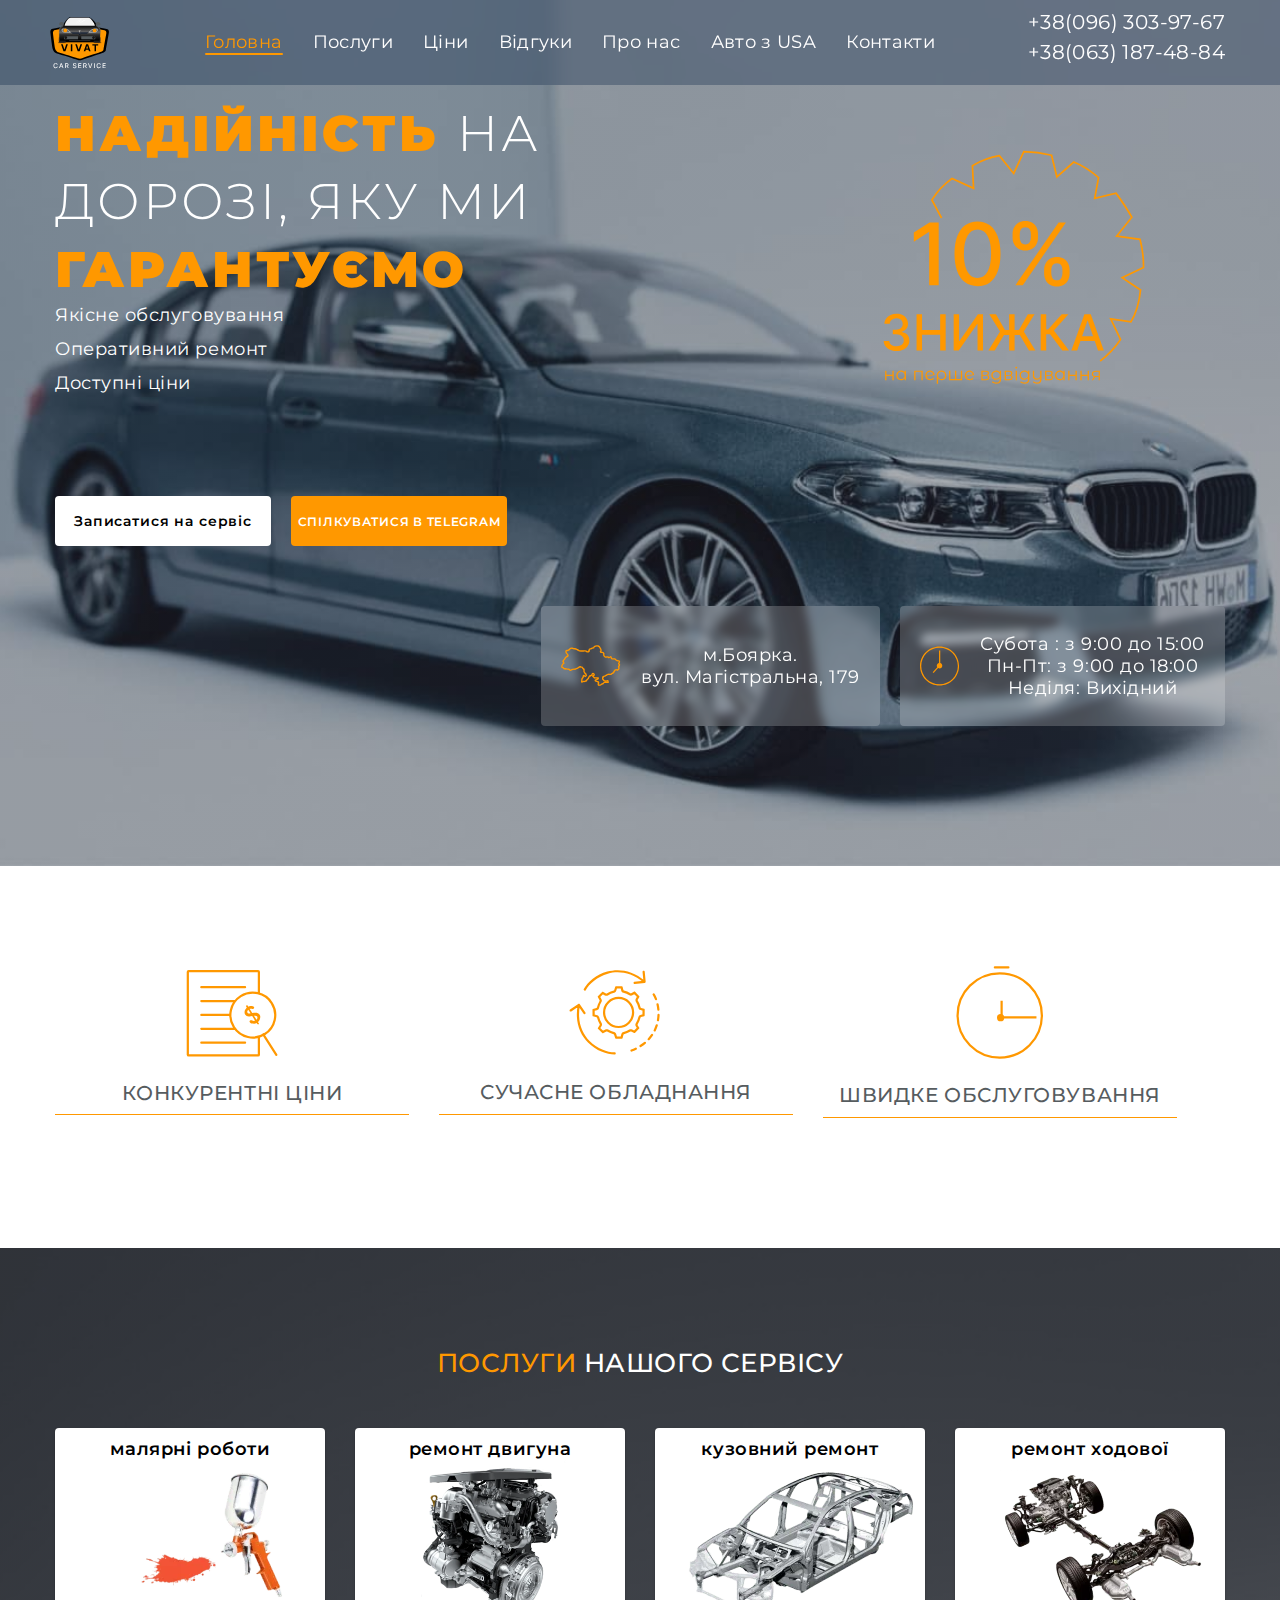
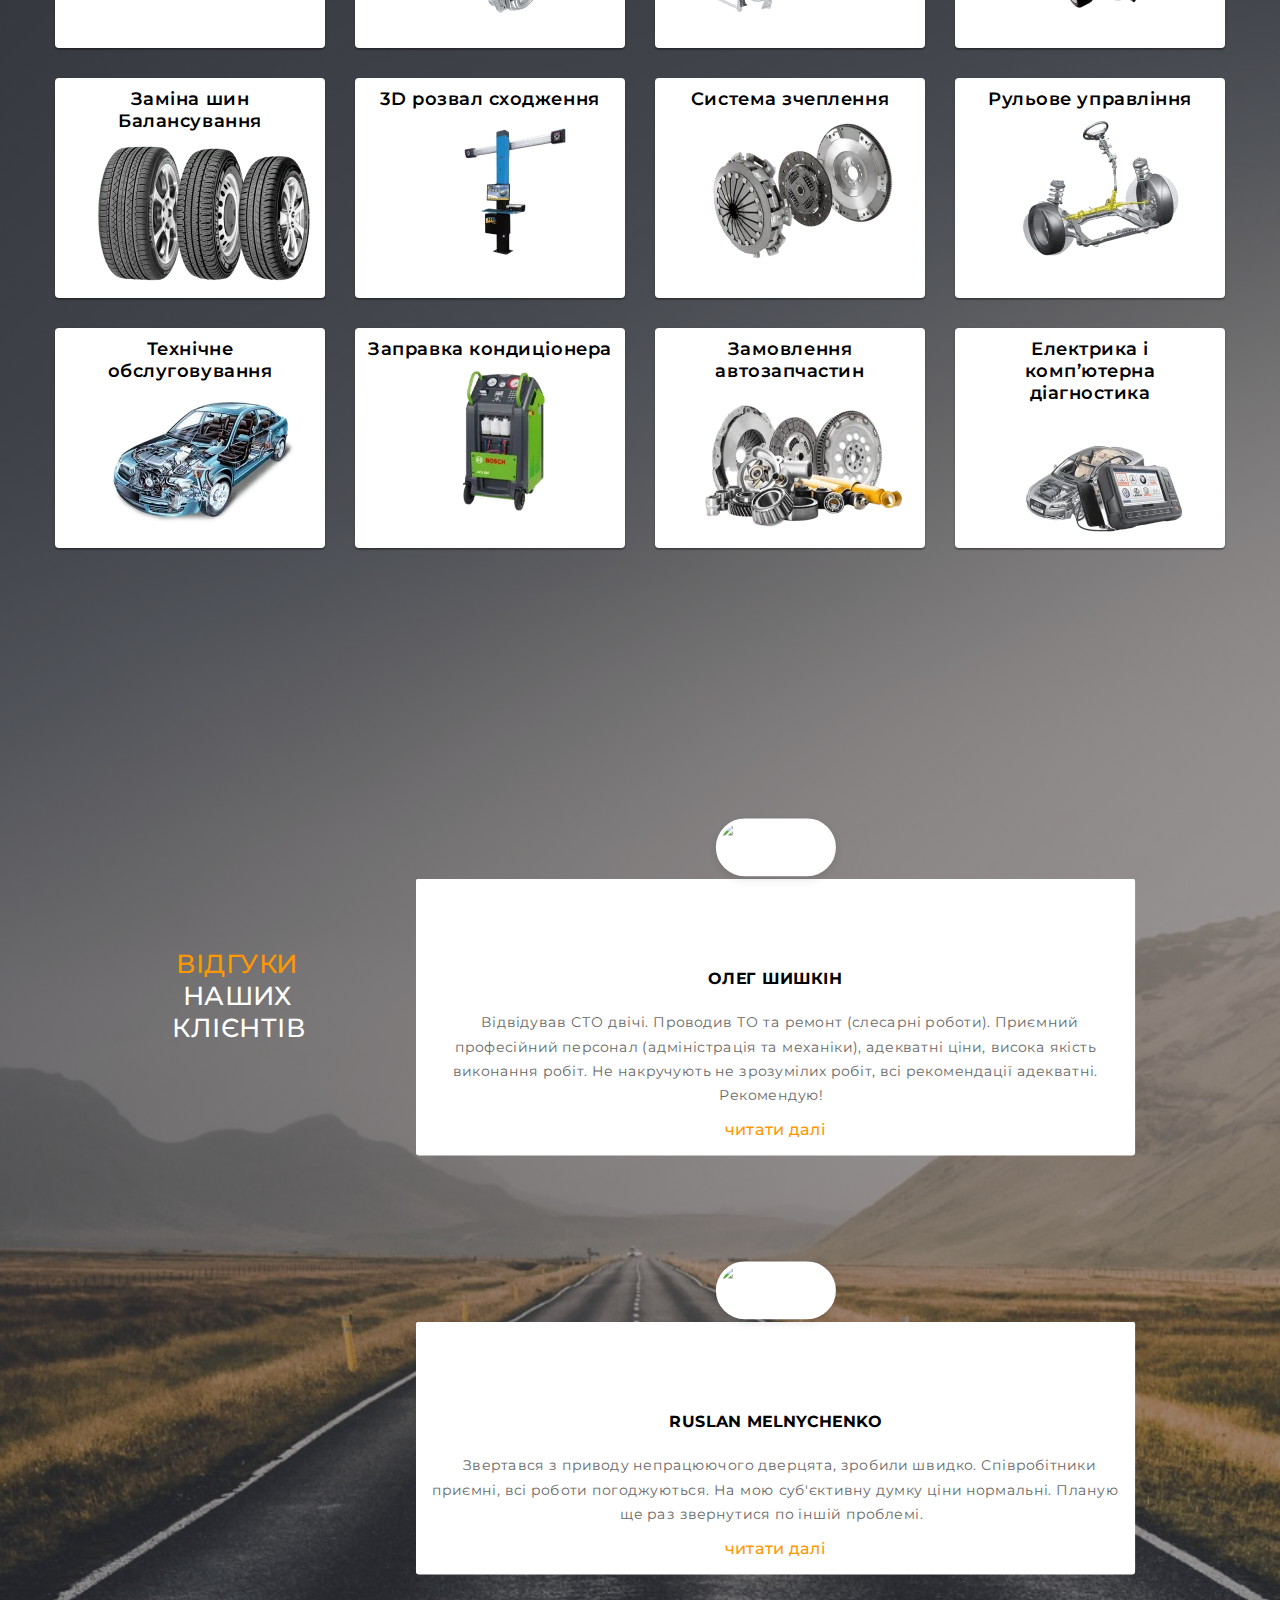
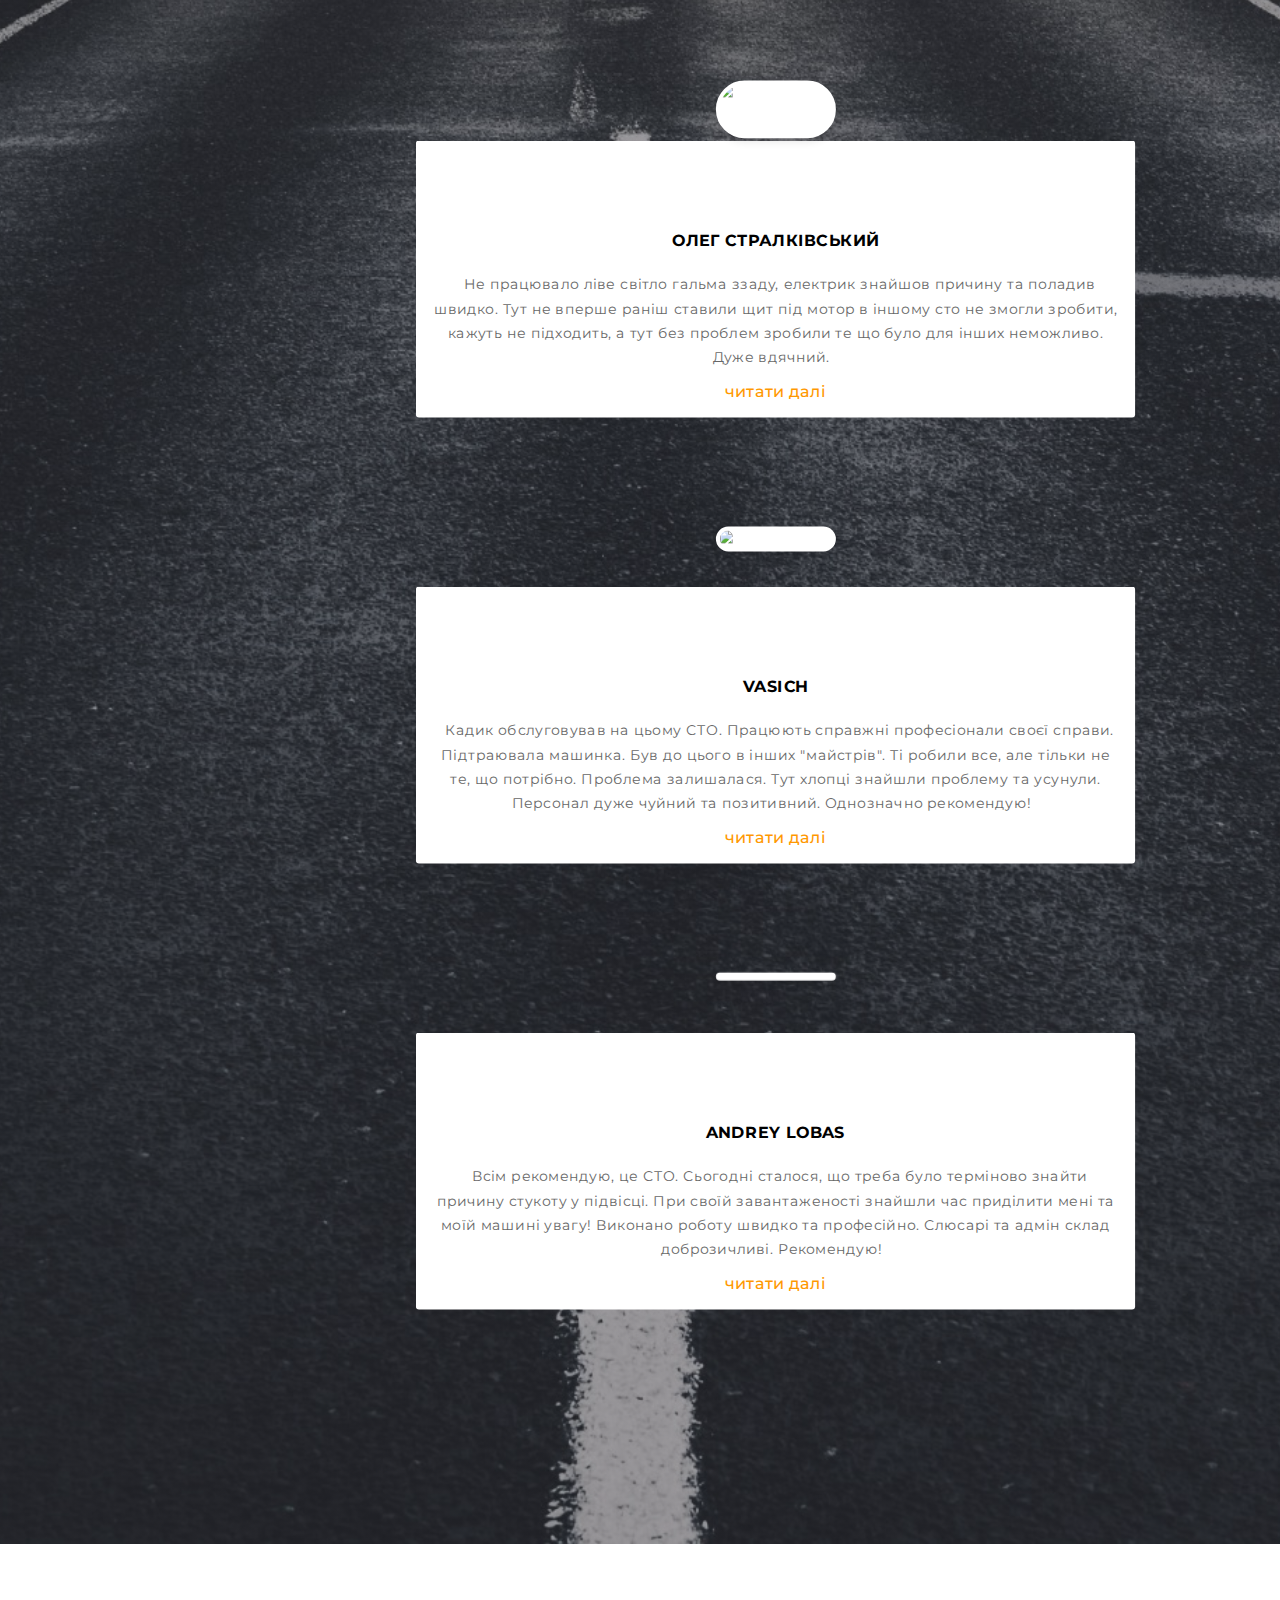
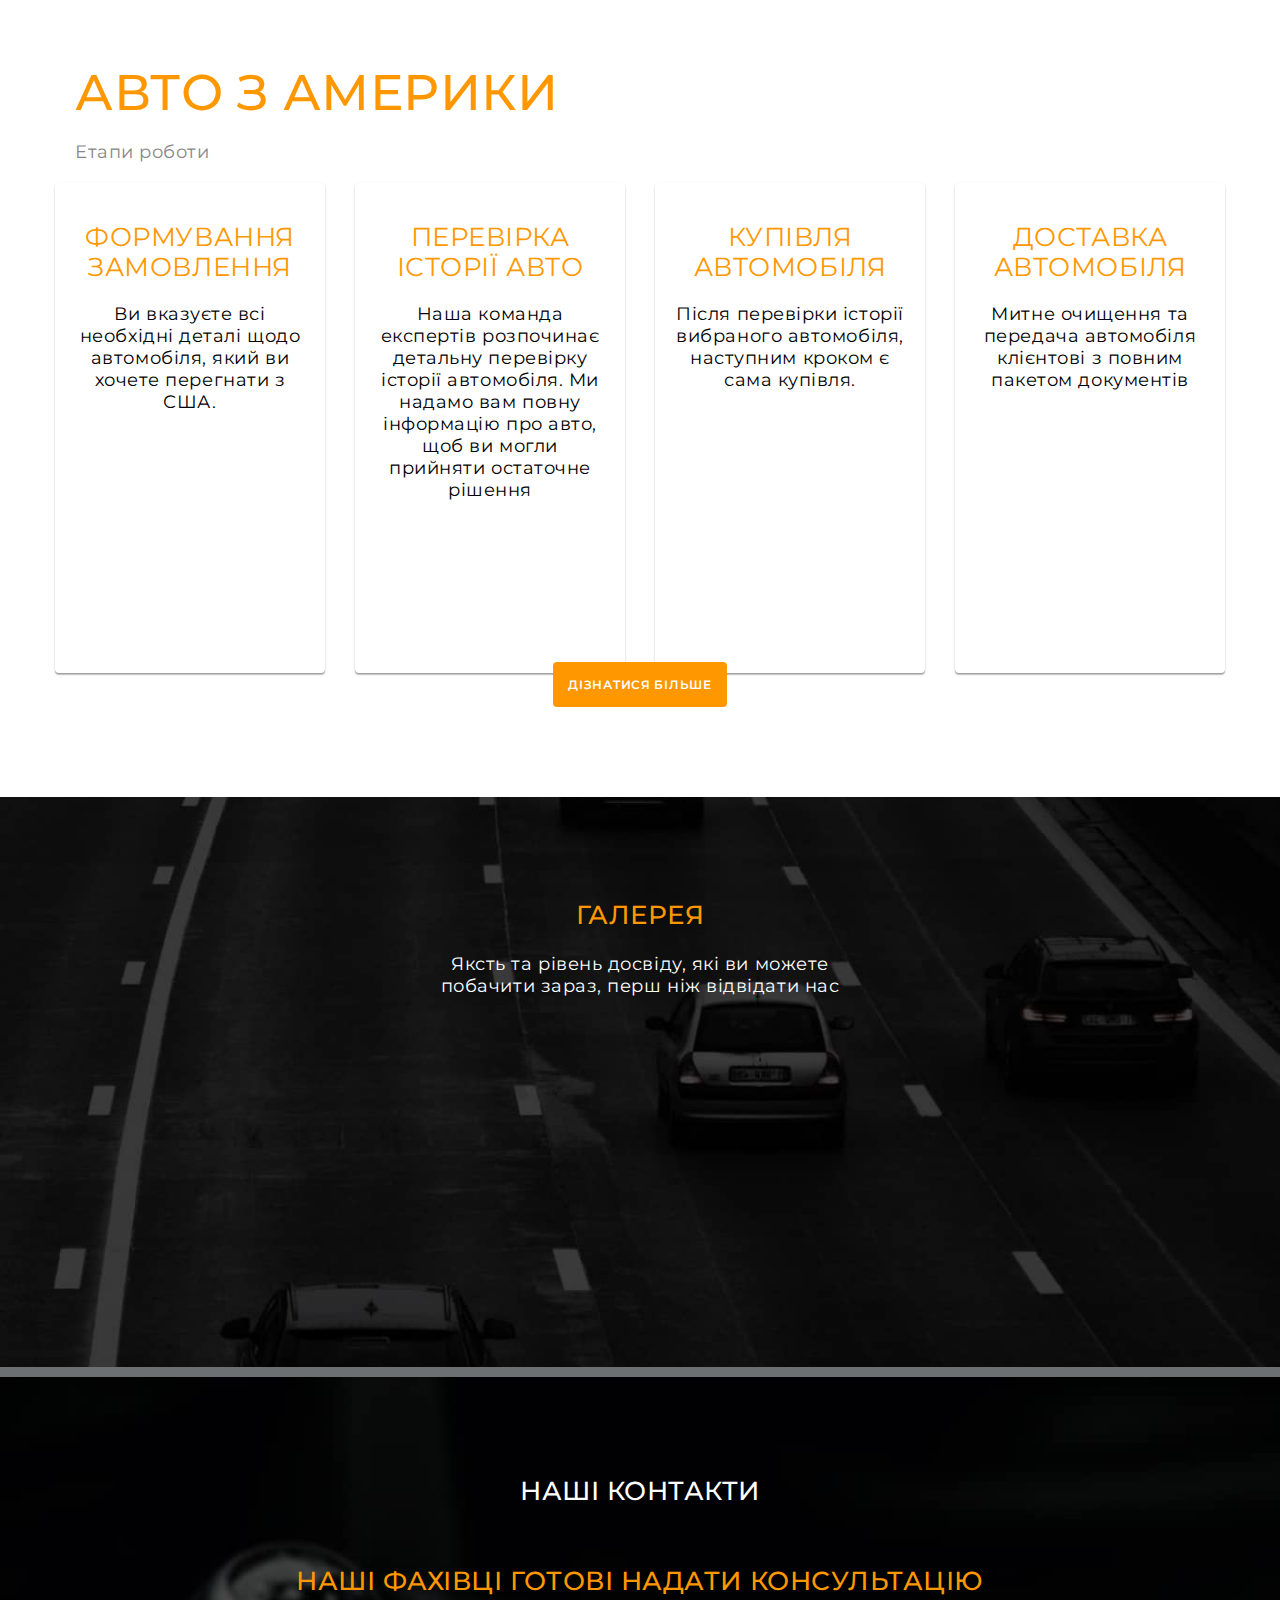
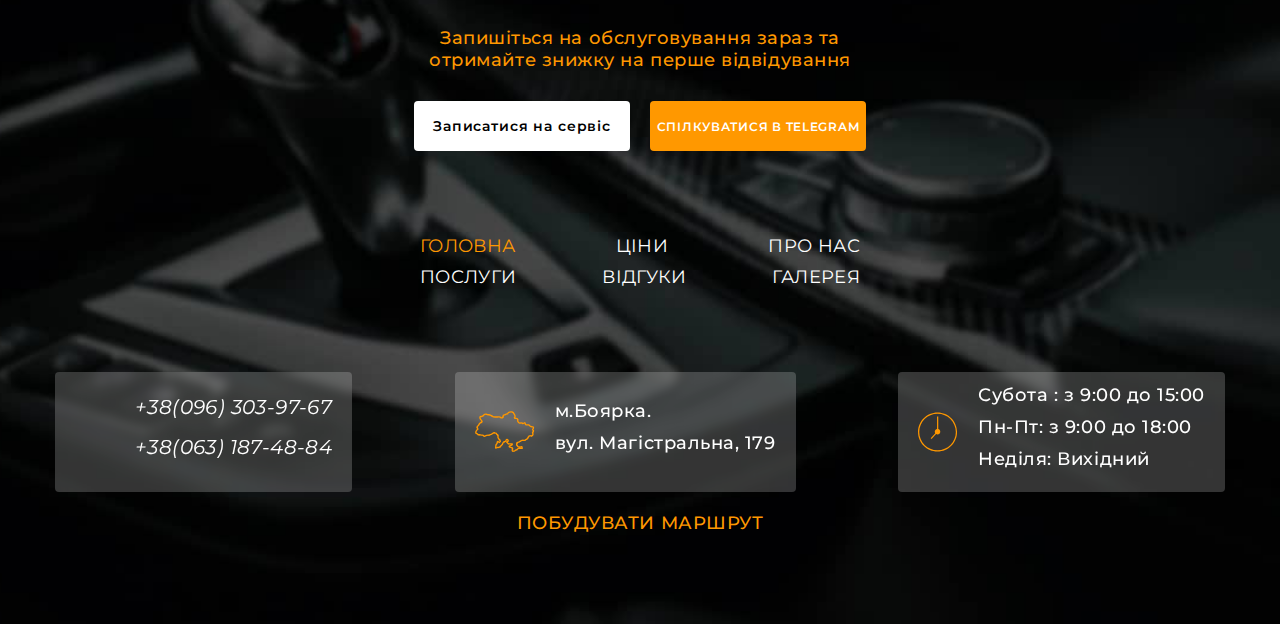
==== commit f7995a49: "crean_index" ====
--- a/index.html
+++ b/index.html
@@ -557,7 +557,7 @@
               </a>
             </li>
           </ul>
-          <div style="padding-top: 100px" id="testimonials">
+          <div id="testimonials">
             <p id="testimonialses" class="testimonials_text">
               <a
                 class="link"
@@ -733,7 +733,7 @@
             <p>Етапи роботи</p>
           </div>
 
-          <ul style="margin-bottom: 50px" class="service_section-list list">
+          <ul class="service_section-list list">
             <li class="service_section-list__item">
               <div class="usa_plan_wraper service_img_container">
                 <img
@@ -809,7 +809,7 @@
             Яксть та рівень досвіду, які ви можете побачити зараз, перш ніж
             відвідати нас
           </p>
-          <div class="my-slider">
+          <div class="carousel_slider">
             <div class="gallery_img_wraper">
               <img
                 loading="lazy"
@@ -884,23 +884,11 @@
             спілкуватися в telegram
           </a>
         </div>
-        <div
-          style="display: flex; flex-direction: column; align-items: center"
-          class="footer_wraper_menu"
-        >
+        <div class="footer_wraper_menu">
           <!-- mobile_footer_menu -->
           <div class="mobile_footer_menu">
-            <ul
-              class="list"
-              style="
-                display: flex;
-                flex-wrap: wrap;
-                justify-content: space-between;
-                margin-bottom: 10px;
-                /* width: 450px; */
-              "
-            >
-              <li style="margin: 10px">
+            <ul class="list">
+              <li>
                 <a
                   class="menu-nav__link link"
                   style="text-transform: uppercase"
@@ -909,7 +897,7 @@
                   <span class="brend_color_text">головна</span></a
                 >
               </li>
-              <li style="margin: 10px">
+              <li>
                 <a
                   class="menu-nav__link link"
                   style="text-transform: uppercase"
@@ -917,7 +905,7 @@
                   >ціни</a
                 >
               </li>
-              <li style="margin: 10px">
+              <li>
                 <a
                   class="menu-nav__link link"
                   style="text-transform: uppercase"
@@ -925,7 +913,7 @@
                   >про нас</a
                 >
               </li>
-              <li style="margin: 10px">
+              <li>
                 <a
                   class="menu-nav__link link"
                   style="text-transform: uppercase"
@@ -933,7 +921,7 @@
                   >послуги</a
                 >
               </li>
-              <li style="margin: 10px">
+              <li>
                 <a
                   class="menu-nav__link link"
                   style="text-transform: uppercase"
@@ -941,7 +929,7 @@
                   >відгуки</a
                 >
               </li>
-              <li style="margin: 10px">
+              <li>
                 <a
                   class="menu-nav__link link"
                   style="text-transform: uppercase"
@@ -956,72 +944,28 @@
 
           <!-- desktop_footer_menu -->
           <div class="desktop_footer_menu">
-            <ul
-              class="list"
-              style="
-                display: flex;
-                flex-wrap: wrap;
-                justify-content: space-between;
-                width: 450px;
-              "
-            >
-              <li>
-                <a
-                  class="menu-nav__link link"
-                  style="text-transform: uppercase; padding: 5px"
-                  href="index.html"
-                >
+            <ul class="list">
+              <li>
+                <a class="menu-nav__link link" href="index.html">
                   <span class="brend_color_text">головна</span></a
                 >
               </li>
               <li>
-                <a
-                  class="menu-nav__link link"
-                  style="text-transform: uppercase; padding: 5px"
-                  href="price.html"
-                  >ціни</a
-                >
-              </li>
-              <li>
-                <a
-                  class="menu-nav__link link"
-                  style="text-transform: uppercase; padding: 5px"
-                  href="about.html"
-                  >про нас</a
-                >
+                <a class="menu-nav__link link" href="price.html">ціни</a>
+              </li>
+              <li>
+                <a class="menu-nav__link link" href="about.html">про нас</a>
               </li>
             </ul>
-            <ul
-              class="list"
-              style="
-                display: flex;
-                justify-content: space-between;
-                width: 450px;
-              "
-            >
-              <li>
-                <a
-                  class="menu-nav__link link"
-                  style="text-transform: uppercase; padding: 5px"
-                  href="#service"
-                  >послуги</a
-                >
-              </li>
-              <li>
-                <a
-                  class="menu-nav__link link"
-                  style="text-transform: uppercase; padding: 5px"
-                  href="#testimonials"
-                  >відгуки</a
-                >
-              </li>
-              <li>
-                <a
-                  class="menu-nav__link link"
-                  style="text-transform: uppercase; padding: 5px"
-                  href="#gallery"
-                  >галерея</a
-                >
+            <ul class="list">
+              <li>
+                <a class="menu-nav__link link" href="#service">послуги</a>
+              </li>
+              <li>
+                <a class="menu-nav__link link" href="#testimonials">відгуки</a>
+              </li>
+              <li>
+                <a class="menu-nav__link link" href="#gallery">галерея</a>
               </li>
             </ul>
           </div>
@@ -1064,7 +1008,6 @@
               <li>
                 <p>
                   <a
-                    style="color: #fff"
                     class="link"
                     href="https://maps.app.goo.gl/zCxoG3Vxegtyjpmh7"
                     target="_blank"
--- a/css/main.min.css
+++ b/css/main.min.css
@@ -1 +1 @@
-:root{--brend-color: #ff9800;--primery-text-color: #fff;--secondary-text-color: #757575;--color-text-dark-theme: #565c5f;--text-paragraph: "Roboto", sans-serif;--color-icon: #afb1b8;--transition-dur-fun: 250ms cubic-bezier(0.4, 0, 0.2, 1)}.visually-hidden{position:absolute;width:1px;height:1px;margin:-1px;border:0;padding:0;white-space:nowrap;clip-path:inset(100%);clip:rect(0 0 0 0);overflow:hidden}#scrollToTopBtn{background:url(../images/svg/btn_up.svg);background-size:cover;background-repeat:no-repeat;position:fixed;bottom:10px;right:10px;width:35px;height:35px;border:none;border-radius:50%;opacity:.9;z-index:99}#scrollToTopBtn:hover{background:url(../images/svg/btn_up_hover.svg);background-size:cover;opacity:1}.top_up_img{transform:rotate(90deg);width:50px}.technology__icon,.polity,.modal__btn-close,.button-nav{display:flex;justify-content:center}*,*::after,*::before{box-sizing:inherit}html{scroll-behavior:smooth}h1,h2,h3,h4,h5,p{margin-top:0;margin-bottom:0}h2,h3,h4,h5{font-size:16px;text-transform:uppercase}@media screen and (min-width: 1200px){h2,h3,h4,h5{font-size:26px}}p{font-style:normal;line-height:normal}ul,li{margin-top:0;margin-bottom:0;padding-left:0}.link{text-decoration:none}.list{list-style:none}img{display:block;min-height:100%;height:auto}button{cursor:pointer}.link-active{color:var(--brend-color)}.link-active::after{content:"";position:absolute;display:block;width:100%;height:2px;left:0;bottom:30px;background-color:var(--brend-color);border-radius:2px}html{box-sizing:border-box}body{margin:0;font-family:"Montserrat",Alternates;font-size:18px;font-weight:400;letter-spacing:.03em;color:var(--primery-text-color)}.section{padding-top:100px;padding-bottom:100px}@media screen and (min-width: 1200px){.section{padding-top:100px;padding-bottom:100px}}.container{box-sizing:border-box;width:100%;padding-left:15px;padding-right:15px}@media screen and (min-width: 480px){.container{margin-left:auto;margin-right:auto;width:480px}}@media screen and (min-width: 768px){.container{width:768px}}@media screen and (min-width: 1200px){.container{width:1200px}}.logo__part-color{color:var(--brend-color)}.logo-up{font-family:"Raleway";font-size:24px;font-weight:700;line-height:1.16;color:#000;padding-top:16px;padding-bottom:16px}@media screen and (min-width: 768px){.logo-up{padding-top:26px;padding-bottom:26px;margin-right:87px}}@media screen and (min-width: 1200px){.logo-up{font-size:26px;font-weight:700;line-height:1.19;margin-right:93px;padding-top:24px;padding-bottom:25px;transition:color var(--transition-dur-fun)}}.logo-down-link{display:inline-block;font-style:normal;font-family:"Raleway";font-size:26px;font-weight:700;line-height:1.14;color:#fff;margin-bottom:20px;transition:color var(--transition-dur-fun)}.logo-down-link:hover,.logo-down-link:focus{color:var(--brend-color)}.hero-btn{font-family:"Montserrat";font-style:normal;font-size:14px;font-weight:600;line-height:1.88;align-items:center;text-align:center;letter-spacing:.06em;width:216px;height:50px;border-radius:4px;border-color:rgba(0,0,0,0);margin-bottom:10px;margin-bottom:20px}.button-nav{gap:8px;margin-bottom:50px;margin-right:11px;flex-wrap:wrap;justify-content:flex-start}@media screen and (min-width: 768px){.button-nav{margin-right:0;justify-content:center}}.button-nav__link{font-family:var(--text-paragraph);background:#f5f4fa;padding:6px 22px;border-radius:4px;border:1px solid rgba(0,0,0,0);font-size:16px;font-weight:500;line-height:1.62;text-align:center;letter-spacing:.03em;color:#212121;transition:background-color var(--transition-dur-fun),color var(--transition-dur-fun),box-shadow var(--transition-dur-fun)}.button-nav__link:hover,.button-nav__link:focus{background-color:var(--brend-color);color:var(--color-text-dark-theme);box-shadow:0px 3px 1px rgba(0,0,0,.1),0px 1px 2px rgba(0,0,0,.08),0px 2px 2px rgba(0,0,0,.12);border-radius:4px}.send-btn{padding:10px 28px;width:200px;height:50px;background-color:var(--brend-color);color:var(--color-text-dark-theme);box-shadow:0px 4px 4px rgba(0,0,0,.15);border-radius:4px;border:rgba(0,0,0,0);font-size:16px;font-weight:700;line-height:1.88;display:flex;letter-spacing:.06em;margin-left:auto;margin-right:auto}.write_on_img{width:60px;height:60px}.modal__btn-send{padding:5px;position:relative;top:60px;border-radius:100%;background:var(--brend-color);box-shadow:0px 4px 4px rgba(0,0,0,.15);border-color:rgba(0,0,0,0)}@media screen and (min-width: 768px){.modal__btn-send{scale:1.5;top:75px}}@media screen and (min-width: 1200px){.modal__btn-send{padding:10px;scale:1.6;position:absolute;top:92%;right:45%}}.modal__btn-send:hover{scale:.9;box-shadow:0px 4px 4px rgba(0,0,0,.15)}@media screen and (min-width: 1200px){.modal__btn-send:hover{scale:1.8;box-shadow:0px 4px 4px rgba(0,0,0,.15)}}.button-active{background-color:#fff;transition:background-color var(--transition-dur-fun)}.button-active:hover,.button-active:focus{scale:1.1;background:var(--brend-color);color:var(--text-paragraph);box-shadow:0px 4px 4px rgba(0,0,0,.15)}#scrollToTopBtn{background:url(../images/svg/btn_up.svg);background-size:cover;background-repeat:no-repeat;position:fixed;bottom:10px;right:10px;width:35px;height:35px;border:none;border-radius:50%;opacity:.9;z-index:99}#scrollToTopBtn:hover{background:url(../images/svg/btn_up_hover.svg);background-size:cover;opacity:1}.top_up_img{transform:rotate(90deg);width:50px}.telegram_link{padding:15px 0;text-transform:uppercase;color:var(--primery-text-color);font-size:12px;background-color:var(--brend-color)}.telegram_link:hover{color:var(--brend-color);background-color:var(--primery-text-color)}.brend_color_text{color:var(--brend-color)}.button_container{display:flex;gap:20px;flex-direction:column;align-items:center;margin-bottom:20px}@media screen and (min-width: 1200px){.button_container{flex-direction:row}}.mail-form{text-align:center}@media screen and (min-width: 1200px){.mail-form{text-align:start}}.mail-form__title{font-size:14px;font-weight:700;line-height:1.14;text-transform:uppercase;color:var(--color-text-dark-theme);margin-bottom:20px}.footer-form__enter-mail{display:inline-block;align-items:center;width:100%;height:50px;border:1px solid rgba(255,255,255,.3);filter:drop-shadow(0px 4px 4px rgba(0, 0, 0, 0.15));border-radius:4px;background-color:#2f303a;color:var(--color-text-dark-theme);padding:15px;outline:none;transition:border-color var(--transition-dur-fun);margin-bottom:20px}.footer-form__enter-mail::placeholder{font-size:16px;line-height:1.25;align-items:center;color:rgba(255,255,255,.6)}.footer-form__enter-mail:focus-within{border-color:var(--brend-color)}@media screen and (min-width: 768px){.footer-form__enter-mail{width:450px}}@media screen and (min-width: 1200px){.footer-form__enter-mail{width:358px;margin-right:12px;margin-bottom:0}}.send__icon{width:100%;height:100%;margin-left:10px}.backdrop{position:fixed;top:0;left:0;width:100%;height:100%;z-index:999;background-color:rgba(0,0,0,.2);transition:opacity var(--transition-dur-fun),visibility var(--transition-dur-fun)}.backdrop.is-hidden{display:none;visibility:hidden;opacity:0;pointer-events:none}.modal{background:rgba(0,0,0,0);background-image:url(../images/svg/modal_bg_mobile.svg);background-repeat:no-repeat;background-size:contain;width:300px;position:absolute;top:50%;left:50%;transform:translate(-50%, -50%);padding:40px;padding-bottom:50px;border-radius:4px;text-align:center}@media screen and (min-width: 350px){.modal{padding-left:15px;padding-right:15px;padding-bottom:50px}}@media screen and (min-width: 768px){.modal{padding:40px;width:80%;background-color:var(--brend-color)}}@media screen and (min-width: 1200px){.modal{padding:40px;text-align:left;background-color:rgba(0,0,0,0);background-image:url(../images/svg/modal_bg.svg);width:840px;padding-bottom:100px;background-size:cover;padding-bottom:150px}}@media screen and (max-width: 450px){.modal{padding-left:15px;padding-right:15px}}.modal__btn-close{zoom:2;position:absolute;top:0;right:0;align-items:center;width:30px;height:30px;border-radius:50%;background:rgba(0,0,0,0);border:none;padding:0;transform:fill var(--transition-dur-fun)}.modal__close-icon{fill:#878787;transition:fill var(--transition-dur-fun)}.modal__btn-close:hover .modal__close-icon,.modal__btn-close:focus .modal__close-icon{fill:var(--primery-text-color)}.modal__cta-title{text-transform:uppercase}.modal__cta-title{font-size:30px;font-weight:300;margin-bottom:12px;text-align:center;line-height:1.15;color:var(--primery-text-color);color:#00193e;font-family:Montserrat Alternates;font-style:normal;line-height:140%;text-transform:uppercase}@media screen and (min-width: 768px){.modal__cta-title{font-size:37px;font-weight:300}}.modal__label-title{text-align:center;color:#00193e;font-style:normal;line-height:normal;padding-bottom:10px;font-size:15px;font-weight:500}@media screen and (min-width: 1200px){.modal__label-title{text-align:left;font-size:15px;font-weight:500}}.modal__input-name,.modal__input-phone,.modal__input-mail{display:block;width:100%;height:46px;border:1px solid rgba(33,33,33,.2);border-radius:4px;padding-left:15px;outline:none;transition:border-color var(--transition-dur-fun)}.modal__input-name:focus-within,.modal__input-phone:focus-within,.modal__input-mail:focus-within{border-color:var(--brend-color)}.modal__input-position{margin-top:5px;display:block;position:relative;margin-bottom:20px}.modal__input-position:focus-within{fill:var(--brend-color)}.modal__icon-input{position:absolute;top:0;left:0;width:18px;height:18px;margin:11px;transition:fill var(--transition-dur-fun)}.user-name{display:block;margin-bottom:10px}.modal__input-coment{width:100%;height:50px;padding:16px;outline:none}.modal__input-coment:focus-within{border-color:var(--brend-color)}.modal__input-coment::placeholder{font-size:12px;line-height:1.16;letter-spacing:.01em;color:rgba(117,117,117,.5)}textarea{display:block;resize:none;border:1px solid rgba(33,33,33,.2);border-radius:4px;margin-bottom:20px}.polity{text-align:left;align-items:center;font-family:"Roboto";font-style:normal;margin-bottom:30px;font-size:12px;font-weight:400;line-height:1.71;letter-spacing:.03em;color:var(--secondary-text-color)}@media screen and (min-width: 1200px){.polity{font-size:14px}}.checkbox-title{font-family:"Roboto";font-style:normal;font-size:14px;font-weight:400;line-height:1.71;color:#757575}.checkbox__link{color:var(--brend-color)}.checkbox__icon{display:inline-block;width:16px;height:15px;margin-right:7px;border:2px solid var(--primery-text-color);border-radius:2px}.checkbox:checked+.checkbox__icon{border-color:var(--brend-color);background-color:var(--brend-color);background-image:url(../images/icon-check.svg);background-size:contain;background-repeat:no-repeat;background-origin:border-box}.centre{align-items:center;justify-content:center;text-align:center}.notification{text-align:center;display:flex;align-items:center;justify-content:center;opacity:.9;width:100%;height:100%;position:fixed;top:0;left:50%;transform:translateX(-50%);background-color:var(--brend-color);color:var(--primery-text-color);padding:10px 20px;border-radius:5px;box-shadow:0 2px 10px rgba(0,0,0,.1);z-index:10000;font-size:26px;text-transform:uppercase}.mobile-menu{opacity:0;position:fixed;top:0;left:0;z-index:99;width:100%;height:100%;background:#565c5f;backdrop-filter:blur(10px);transform:translateY(-1500px);pointer-events:none;overflow-y:hidden}@media screen and (min-width: 768px){.mobile-menu{display:none}}.mobile-menu-list{display:flex;gap:5px;flex-direction:column}.mobile-menu__link{font-weight:500;font-size:30px;line-height:1.17;letter-spacing:.02em;color:var(--primery-text-color)}.mobile-menu__container{height:100%;position:relative;padding-left:40px;padding-top:48px;padding-bottom:48px;display:flex;flex-direction:column}.mobile-menu__close-btn{position:absolute;top:20px;right:14px;border:none;padding:0;line-height:0;background-color:rgba(0,0,0,0)}.mobile-menu__close-icon{width:50px;height:50px;scale:1.2;fill:var(--brend-color);transition:fill var(--transition-dur-fun)}.mobile-menu__close-btn:hover .mobile-menu__close-icon,.mobile-menu__close-btn:focus .mobile-menu__close-icon{fill:var(--brend-color)}.mobile-menu{transition:opacity .5s,visibility .5s,transform .5s}.mobile-menu.is-open{opacity:1;pointer-events:auto;transform:translateY(0px)}.mobile-menu.is-open .header-header{backdrop-filter:none !important}.current{color:var(--brend-color)}.mobile-list-contact{display:flex;flex-direction:column;margin-top:auto}.mobile-list-contact__link-phone{font-weight:500;font-size:20px;line-height:1.17;letter-spacing:.02em;color:var(--primery-text-color)}@media screen and (max-width: 360px){.mobile-list-contact__link-phone{font-size:24px}}.logo-up_icon{width:50px;height:45px}@media screen and (min-width: 768px){.logo-up_icon{scale:1.2;margin-right:100px}}.mobile-list-contact__link-mail{font-weight:500;font-size:24px;line-height:1.17;letter-spacing:.02em;color:var(--secondary-text-color)}.mobile-social-list{display:flex;flex-wrap:wrap;row-gap:10px}.mobile-social__item:not(:last-child){padding-right:10px;margin-right:10px;border-right:1px solid rgba(33,33,33,.2)}.mobile-social__link{font-weight:500;font-size:18px;line-height:1.22;letter-spacing:.02em;color:var(--brend-color)}.mobile-menu__item{margin-bottom:20px}.mobile-list-contact__item{margin-bottom:10px}.heading{text-align:center;padding:20px 0;max-width:750px;margin:0 auto}.heading h2{position:relative;font-weight:600;font-family:"Dosis",sans-serif;text-transform:uppercase;padding:0 0 10px;color:#231f20}.heading h2:before{position:absolute;content:"";height:1px;width:150px;background:#ffbe00;left:0;right:0;bottom:1px;margin:auto}.heading h2:after{content:"";height:3px;width:50px;background:#3c377b;position:absolute;left:0;right:0;margin:auto;bottom:0}.img-fluid{width:100%}.slick-prev{background-image:url(../images/svg/arrow_prew.svg)}.slick-prev:hover{background-image:url(../images/arrow_prew_hover.svg)}.slick-next{background-image:url(../images/arrow_next.svg)}.slick-next:hover{background-image:url(../images/arrow_next_hover.svg)}@media(max-width: 1200px){.slider_container{width:100%}.slick-arrow{display:none}}.vivat-header{background:rgba(0,25,62,.3);backdrop-filter:blur(10px);position:fixed;width:100%;z-index:999;padding-top:10px;padding-bottom:16px}@media screen and (min-width: 768px){.vivat-header{padding-top:0;padding-bottom:0}}@media screen and (min-width: 768px){.vivat-header .container{display:flex;align-items:center}.vivat-header a:hover,.vivat-header a:focus{color:var(--brend-color)}}@media screen and (min-width: 768px){.menu-nav{display:flex;align-items:center}}.menu-nav-list{display:none}@media screen and (min-width: 768px){.menu-nav-list{display:flex;gap:10px}}@media screen and (min-width: 1200px){.menu-nav-list{display:flex;gap:30px}}@media screen and (min-width: 768px){.menu-nav__link{font-size:12px;font-weight:400;display:inline-block;color:var(--primery-text-color);font-weight:500;line-height:1.14;letter-spacing:.02em;padding-top:32px;padding-bottom:32px;transition:color var(--transition-dur-fun);position:relative}}@media screen and (min-width: 1200px){.menu-nav__link{font-size:18px;font-weight:400;line-height:1.14;letter-spacing:.02em;padding-top:32px;padding-bottom:32px;transition:color var(--transition-dur-fun);position:relative}}.list-contact{display:flex;gap:5px;flex-direction:column}@media screen and (min-width: 768px){.list-contact{font-size:14px;font-weight:400;display:block}}@media screen and (min-width: 1200px){.list-contact{display:flex;flex-direction:column;justify-content:center;align-items:center;margin-left:auto}}.list-contact__item{margin-bottom:10px}.list-contact-link{color:var(--primery-text-color);font-weight:500;line-height:1.14px;letter-spacing:.02em}@media screen and (min-width: 768px){.list-contact-link{font-size:12px}}@media screen and (min-width: 1200px){.list-contact-link{font-size:20px;font-weight:400;padding:7px 0;display:flex;justify-content:center;align-items:center;transition:color var(--transition-dur-fun)}}@media screen and (min-width: 768px){.header-contact-phone,.header-contact-mail{margin-right:10px;fill:currentColor}}.open-mobile-menu-btn{border:none;background-color:rgba(0,0,0,0);padding:0;line-height:0;margin-right:5px}.open-mobile-menu-btn img{width:40px;height:40px}@media screen and (min-width: 768px){.open-mobile-menu-btn{display:none}}.page-header__conteiner{display:flex;align-items:center;justify-content:space-between;padding-left:15px;padding-right:15px}.hero{padding-top:100px;background-image:linear-gradient(rgba(47, 48, 58, 0.4), rgba(47, 48, 58, 0.4)),url(../images/bg/hero-bg-mobile.jpg);background-size:cover;background-repeat:no-repeat;background-position:center;background-color:#2f303a;text-align:center}@media screen and (min-width: 768px){.hero{background-image:linear-gradient(rgba(47, 48, 58, 0.4), rgba(47, 48, 58, 0.4)),url(../images/bg/hero-bg-tablet.jpg);padding:118px 0}}@media screen and (min-width: 1200px){.hero{background-image:linear-gradient(rgba(47, 48, 58, 0.4), rgba(47, 48, 58, 0.4)),url(../images/bg/hero-bg-desktop.jpg);padding:100px 0;max-width:1600px;margin:0 auto}}@media screen and (min-device-pixel-ratio: 2)and (max-width: 767px),screen and (min-resolution: 192dpi)and (max-width: 767px),screen and (min-resolution: 2dppx)and (max-width: 767px){.hero{background-image:linear-gradient(rgba(47, 48, 58, 0.4), rgba(47, 48, 58, 0.4)),url(../images/bg/hero-bg-mobile@2x.jpg)}}@media screen and (min-device-pixel-ratio: 2)and (min-width: 768px),screen and (min-resolution: 192dpi)and (min-width: 768px),screen and (min-resolution: 2dppx)and (min-width: 768px){.hero{background-image:linear-gradient(rgba(47, 48, 58, 0.4), rgba(47, 48, 58, 0.4)),url(../images/bg/hero-bg-tablet@2x.jpg)}}@media screen and (min-device-pixel-ratio: 2)and (min-width: 1200px),screen and (min-resolution: 192dpi)and (min-width: 1200px),screen and (min-resolution: 2dppx)and (min-width: 1200px){.hero{background-image:linear-gradient(rgba(47, 48, 58, 0.4), rgba(47, 48, 58, 0.4)),url(../images/bg/hero-bg-desktop@2x.jpg)}}.hero__title{text-align:center;margin-top:15px;color:var(--primery-text-color);font-size:26px;font-weight:500;line-height:1.62;margin:0 auto;letter-spacing:.06em;text-transform:uppercase}@media screen and (min-width: 768px){.hero__title{text-align:center;width:360px}}@media screen and (min-width: 1200px){.hero__title{font-size:50px;font-weight:900;line-height:1.36;margin:0;text-align:start;width:500px}}.hero__title_sub{text-align:center}@media screen and (min-width: 1200px){.hero__title_sub{text-align:start;margin-bottom:80px}}.hero__title_sub li{margin-bottom:12px}.hero__title_sub_wraper{display:flex;justify-content:center;flex-direction:column;margin-bottom:10px}@media screen and (min-width: 1200px){.hero__title_sub_wraper{flex-direction:row;justify-content:space-between}}.hero_address_wraper{display:flex;gap:20px;align-items:center;padding:20px;border-radius:4px;background:rgba(255,255,255,.2);backdrop-filter:blur(5px);margin:0 auto 20px;max-width:400px}@media screen and (min-width: 1200px){.hero_address_wraper{margin:20px 0;height:120px}}@media screen and (min-width: 1200px){.hero_address_container{display:flex;flex-direction:row;justify-content:flex-end;gap:20px;margin:20px 0}}.hero_discount_img_mobile{position:relative;width:80px;right:-75%;margin-top:-50px}@media screen and (min-width: 1200px){.hero_discount_img_mobile{display:none}}.hero_discount_img_desktop{display:none}@media screen and (min-width: 1200px){.hero_discount_img_desktop{display:block;margin-top:-275px;margin-right:-50px}}@media(max-width: 1300px){.hero_discount_img_desktop{margin-right:50px}}.technology{text-align:center}@media screen and (min-width: 768px){.technology{text-align:start}}.technology h2{margin:0 auto}.technology-list{display:flex;flex-direction:column;align-items:center;gap:30px;flex-wrap:wrap}@media screen and (min-width: 1200px){.technology-list{flex-wrap:nowrap;flex-direction:row}}.technology__icon{flex-direction:column;align-items:center;box-sizing:border-box;border-bottom:1px solid var(--brend-color);margin-bottom:30px;width:100%}.technology__icon-pick{width:70px;height:70px}.technology-list__item{width:100%}@media screen and (min-width: 768px){.technology-list__item{width:354px}}.technology__title{font-size:20px;font-weight:500;line-height:1.14;text-transform:uppercase;font-size:20px;margin-bottom:10px;color:var(--color-text-dark-theme)}.technology__paragraph{line-height:1.71;color:var(--secondary-text-color)}.technology__icon__img{margin-bottom:25px}.service_section{text-align:center;background-color:#2f303a;background-image:linear-gradient(rgba(47, 48, 58, 0.7), rgba(47, 48, 58, 0.7)),url(../images/bg/service_bg_mobile.jpg);background-size:cover;background-position:center;background-repeat:no-repeat}@media screen and (min-width: 1200px){.service_section{background-image:linear-gradient(rgba(47, 48, 58, 0.4), rgba(47, 48, 58, 0.4)),url(../images/bg/service_bg_desktop.jpg)}}.service_section__title{font-size:26px;font-weight:500;color:var(--primery-text-color);line-height:1.16;margin-bottom:50px}.service_section-list{align-items:center;justify-content:center;display:flex;flex-wrap:wrap}@media screen and (min-width: 768px){.service_section-list{gap:30px}}.service_section-list__item{box-sizing:content-box;margin-bottom:30px;background:#fff;box-shadow:0px 1px 3px rgba(0,0,0,.12),0px 1px 1px rgba(0,0,0,.14),0px 2px 1px rgba(0,0,0,.2);border-radius:4px}@media screen and (min-width: 768px){.service_section-list__item{width:calc(100% - 30px)/2;margin-bottom:0}}.service_section-list__img{max-width:100%}@media screen and (min-width: 768px){.service_section-list__img{max-width:354px}}@media screen and (min-width: 1200px){.service_section-list__img{max-width:370px}}.service_link{padding:10px 0;text-decoration:none;color:#000}.service_link:hover .service_img_container{background-color:var(--brend-color);color:#fff;box-shadow:0px 0px 5px 0px rgba(255,255,255,.75)}.service_img{min-height:auto !important}.service_img_container{box-sizing:border-box;padding:10px;width:315px}@media screen and (min-width: 768px){.service_img_container{width:280px}}@media screen and (min-width: 1200px){.service_img_container{width:270px;height:220px}}.service_img_title{font-size:18px;font-weight:600;margin-bottom:10px}.engine_img{zoom:.18;margin:0 auto;scale:1.5}@media screen and (min-width: 1200px){.engine_img{margin-top:25px}}.testimonial .testimonial .slick-slide .slick-active{height:350px !important}.testimonial h3{font-size:20px;color:#000;height:50px;display:flex;justify-content:center;align-items:center}.testimonial_link{font-size:20px;font-weight:500;color:var(--brend-color)}.testimonial_link:hover{border-bottom:2px solid var(--brend-color)}.usa{background:url(../images/bg/usa_bg_mobile.png);background-size:auto;background-repeat:unset;background-position:bottom;background-color:#efefef;text-align:center;color:#000}@media screen and (min-width: 768px){.usa{background:linear-gradient(rgba(255, 255, 255, 0.5), rgba(255, 255, 255, 0.5)),url(../images/bg/usa_bg.png);background-size:cover;background-repeat:no-repeat;background-position:center;background-attachment:fixed}}.usa_text_wraper{color:#878787;text-align:start;padding:20px}.usa_text_wraper h3{font-size:50px;font-weight:500;text-shadow:0px 0px 1px var(--primery-text-color);margin-bottom:20px}.usa_plan_wraper{box-sizing:border-box;display:flex;flex-direction:column;align-items:center;text-align:center;padding:20px}@media screen and (min-width: 768px){.usa_plan_wraper{width:270px}}@media screen and (min-width: 1200px){.usa_plan_wraper{width:270px;height:490px}}.usa_plan_wraper img{min-height:auto;margin-bottom:20px}.usa_plan_wraper h4{margin-bottom:20px;color:var(--brend-color);text-transform:uppercase;font-size:26px;font-weight:400}.usa_plan_paragraph{display:none}@media screen and (min-width: 1200px){.usa_plan_paragraph{display:block}}.usa_btn_read_more{margin-top:50px;border-radius:4px;padding:10px 20px;color:#000;font-size:14px;font-weight:600;opacity:.9;background-color:var(--brend-color)}.usa_btn_read_more:hover{opacity:1;color:var(--primery-text-color)}.gallery{border-bottom:10px solid #6c7073;padding-bottom:200px;background-image:url(../images/bg/gallery_bg.jpg);background-size:cover;background-repeat:no-repeat;background-position:center;background-color:#2f303a;text-align:center}.gallery_title{font-family:"Montserrat";font-size:26px;font-weight:500;font-style:normal;line-height:140%;text-transform:uppercase;text-align:center}.gallery_text{font-family:"Montserrat";max-width:450px;margin:20px auto;margin-bottom:50px}.about{padding-bottom:60px;background-image:url(../images/bg/about_bg_desktop.jpg);background-size:cover;background-repeat:no-repeat;background-position:center;background-color:#2f303a;text-align:center}.about h1{font-family:Montserrat;font-style:normal;line-height:140%;text-transform:uppercase}@media screen and (min-width: 1200px){.about h1{text-align:start;font-size:50px;font-weight:600}}.about p{font-style:normal;line-height:normal}@media screen and (min-width: 1200px){.about p{max-width:500px;text-align:start}}@media screen and (min-width: 1200px){.about .container{display:flex;justify-content:space-between}}@media screen and (min-width: 1200px){.about_title_wraper{width:50%;margin-bottom:50px}}@media screen and (min-width: 1200px){.about_title_wraper_text{display:flex;align-items:flex-end;padding-left:200px}}.about_title_wraper_text p{width:100%;font-style:normal;line-height:normal;text-transform:uppercase;padding:20px;padding-right:0;border-left:1px solid var(--brend-color)}@media screen and (min-width: 1200px){.about_description .container{display:flex;gap:60px;justify-content:space-between}}.about_description_img{width:100%;margin-bottom:30px}@media screen and (min-width: 1200px){.about_description_img{margin-right:60px}}.about_description_text{display:flex;flex-direction:column;justify-content:space-between}.about_description p{color:#00193e;text-align:center;font-style:normal;line-height:140%;text-transform:uppercase;margin-bottom:20px}@media screen and (min-width: 1200px){.about_description p{text-align:start;font-size:26px;font-weight:500}}.about_difference{padding-bottom:60px;text-align:center;background-image:url(../images/bg/difference.jpg);background-size:cover;background-repeat:no-repeat;background-position:center;background-color:#2f303a}.about_difference_wraper{margin-bottom:20px;background-color:#fff;display:flex;justify-content:center;padding:30px 20px;flex-wrap:wrap}@media screen and (min-width: 1200px){.about_difference_wraper{flex-direction:row;flex-wrap:nowrap;justify-content:center;width:470px;text-align:start;gap:30px}}.about_difference h2{margin-bottom:30px;color:#00193e;font-style:normal;line-height:140%;text-transform:uppercase;display:inline-block;border-bottom:1px solid var(--brend-color)}@media screen and (min-width: 1200px){.about_difference h2{font-size:50px;font-weight:600;margin-bottom:50px}}.about_difference_list{color:#00193e;display:flex;gap:30px;justify-content:center;flex-wrap:wrap}.about_difference_list img{margin-bottom:20px}.about_difference_list h3{color:#000;font-family:Montserrat;font-size:18px;font-weight:400;text-align:center;font-style:normal;line-height:normal;text-transform:uppercase;margin-bottom:20px}@media screen and (min-width: 1200px){.about_difference_list h3{text-align:start}}.about_bonus{text-align:center;color:#000}.about_partners{background-color:#efefef;font-family:Montserrat;text-align:center;color:#00193e;font-style:normal;line-height:normal;text-transform:uppercase}.about_partners h3{font-size:50px;font-weight:600;line-height:140%}.about_partners p{margin-bottom:30px}.about_partners ul{width:100%;display:block;margin:0 auto}@media screen and (min-width: 1200px){.about_partners ul{display:flex;gap:30px;flex-wrap:wrap;width:750px;justify-content:space-evenly;flex-wrap:wrap;align-items:center}}.about_partners ul li{margin-bottom:30px}.about_partners ul li img{margin:0 auto;max-width:100%}.vivat-footer{background-image:url(../images/bg/footer_bg.jpg);background-size:cover;background-repeat:no-repeat;background-position:center;background-color:#2f303a;padding-top:100px;padding-bottom:60px;display:block;text-align:center}@media screen and (min-width: 768px){.vivat-footer .container{text-align:center;flex-wrap:wrap;gap:60px;column-gap:165px;justify-content:center}}@media screen and (min-width: 1200px){.vivat-footer .container{align-items:baseline;column-gap:normal}.vivat-footer .button_container{justify-content:center}}.vivat-footer p{margin:0 auto;max-width:500px}.vivat-footer h2,.vivat-footer h3,.vivat-footer p{margin-bottom:30px;font-weight:500}.vivat-footer .menu-nav{justify-content:center}.vivat-footer h2{margin-bottom:60px}.footer-address{text-align:center}@media screen and (min-width: 1200px){.footer-address{display:flex;justify-content:space-between;text-align:left}}.footer-address p{text-align:start;margin-bottom:10px}.address{font-style:normal}.address-nav-link{display:inline-block;line-height:1.71;color:var(--primery-text-color)}.address-link{display:inline-block;line-height:1.71;color:rgba(255,255,255,.9);transition:color var(--transition-dur-fun)}.address-link:hover,.address-link:focus{color:var(--brend-color)}.vivat-footer .menu-nav-list{flex-wrap:wrap;justify-content:space-between;max-width:500px;gap:20px}.address__item:not(:last-child){margin-bottom:9px}@media screen and (min-width: 1200px){.footer-form{display:flex;width:100%}}@media screen and (min-width: 1200px){.mobile_footer_menu{display:none}}.mobile_footer_menu a{color:var(--primery-text-color)}@media(min-width: 320px)and (max-width: 363px){.mobile_footer_menu{width:280px}}@media(min-width: 450px)and (max-width: 767px){.mobile_footer_menu{width:420px}}.desktop_footer_menu{display:none}@media screen and (min-width: 1200px){.desktop_footer_menu{display:block}}.desktop_footer_menu a:hover{color:var(--brend-color)}.directory{text-transform:uppercase;color:var(--brend-color)}.directory:hover{color:var(--primery-text-color)}.footer_wraper_menu{display:flex;flex-direction:column;align-items:center;margin:60px 0}.usa_cars{background-image:linear-gradient(rgba(47, 48, 58, 0.4), rgba(47, 48, 58, 0.4)),url(../images/bg/usa_hero_bg_mobile.jpg);background-size:cover;background-repeat:no-repeat;background-position:center;background-color:#2f303a;text-align:center}.usa_cars p{margin-top:10px;margin-bottom:40px}@media screen and (min-width: 768px){.usa_cars p{width:90%}}@media screen and (min-width: 1200px){.usa_cars p{width:100%;max-width:450px;text-align:start;font-style:normal;line-height:normal}}@media screen and (min-width: 768px){.usa_cars .container{display:flex;justify-content:space-around}}.usa_cars__title{width:240px;box-sizing:border-box;text-align:start;margin-top:15px;font-size:30px;font-weight:600;margin:0 auto;letter-spacing:.06em;text-transform:uppercase;font-style:normal;line-height:140%}@media screen and (min-width: 768px){.usa_cars__title{text-align:center;width:360px}}@media screen and (min-width: 1200px){.usa_cars__title{font-size:50px;font-weight:900;line-height:1.36;margin:0;text-align:start}}.usa_cars__title_wraper{display:flex;align-items:flex-end}.usa_cars_offer_mobile{position:relative;top:-5px;font-size:14px;font-weight:400;color:var(--primery-text-color);border:1px solid var(--brend-color);border-radius:50px;padding:10px;text-transform:none}@media screen and (min-width: 1200px){.usa_cars_offer_mobile{display:none}}.usa_cars_offer_mobile_desktop{display:none}@media screen and (min-width: 1200px){.usa_cars_offer_mobile_desktop{text-transform:uppercase;position:relative;top:-15px;font-size:14px;font-weight:400;color:var(--primery-text-color);border:1px solid var(--brend-color);border-radius:50px;padding:10px;display:block}}.usa_cars_form{box-sizing:border-box;border-radius:4px;background:rgba(255,255,255,.2);backdrop-filter:blur(2px);padding:20px;width:100%;margin:0 auto}@media screen and (min-width: 768px){.usa_cars_form{width:340px;padding:30px}}.usa_cars_form_wrapper{padding:20px;text-align:center}.usa_cars_form_text{font-size:16px;margin-bottom:10px !important;text-transform:uppercase}@media screen and (min-width: 768px){.usa_cars_form_text{font-size:26px;margin-bottom:30px !important}}.usa_cars_discount_mobile{font-size:30px;font-weight:900;font-family:Montserrat}.usa_cars_discount_mobile_text{font-weight:400;text-transform:uppercase}@media screen and (min-width: 768px){.usa_cars_discount_mobile_text{display:none}}.usa_cars_discount_mobile_text_desktop{display:none;font-size:26px;font-weight:500;font-style:normal;line-height:140%;text-transform:uppercase}@media screen and (min-width: 1200px){.usa_cars_discount_mobile_text_desktop{display:block}}.usa_cars_discount_mobile_text_desktop span{font-size:50px;font-weight:600}.usa_cars_delivery{text-align:center;background:linear-gradient(rgba(255, 255, 255, 0.5), rgba(255, 255, 255, 0.5)),url(../images/bg/usa_bg.png);background-repeat:no-repeat;background-position:center;color:#000}@media screen and (min-width: 1200px){.usa_cars_delivery{background-repeat:no-repeat;background-position:center;background-attachment:fixed;background-size:cover}}.usa_cars_delivery_title{margin-bottom:50px;font-size:18px;font-weight:600;color:#000;text-transform:uppercase}.usa_cars_delivery-list{display:flex;flex-wrap:wrap;gap:30px;align-items:center;justify-content:center}@media screen and (min-width: 1200px){.usa_cars_delivery-list{gap:50px}}.usa_cars_delivery-list__item{box-sizing:content-box;margin-bottom:30px;background-color:#fff;box-shadow:0px 1px 3px rgba(0,0,0,.12),0px 1px 1px rgba(0,0,0,.14),0px 2px 1px rgba(0,0,0,.2);border-radius:4px}@media screen and (min-width: 768px){.usa_cars_delivery-list__item{width:calc(100% - 30px)/2;margin-bottom:0}}@media screen and (min-width: 1200px){.usa_cars_delivery-list__item{width:calc(100% - 10px)/3}}.usa_cars_delivery-list__item p{display:none}@media screen and (min-width: 1200px){.usa_cars_delivery-list__item p{display:block}}.usa_cars_delivery-list__img{max-width:100%}@media screen and (min-width: 768px){.usa_cars_delivery-list__img{max-width:354px}}@media screen and (min-width: 1200px){.usa_cars_delivery-list__img{max-width:370px}}.usa_cars_delivery_wraper{display:flex;flex-direction:column;align-items:center;text-align:center;padding:20px;margin-bottom:20px}@media screen and (min-width: 768px){.usa_cars_delivery_wraper{width:270px}}@media screen and (min-width: 1200px){.usa_cars_delivery_wraper{width:260px;height:400px}}.usa_cars_delivery_wraper img{min-height:auto;margin-bottom:20px}.usa_cars_delivery_wraper h4{margin-bottom:20px;color:var(--brend-color);text-transform:uppercase;font-size:26px;font-weight:400}.usa_cars_pay{text-align:center;color:#000}.usa_cars_pay h3{font-size:16px;font-weight:500;text-transform:uppercase}.usa_cars_pay_list{display:flex;gap:30px;flex-wrap:wrap;flex-direction:column;margin-bottom:50px}@media screen and (min-width: 768px){.usa_cars_pay_list{flex-direction:row;justify-content:space-evenly}}.usa_cars_pay_wraper{display:flex;flex-direction:column;align-items:center;border-radius:4px;border:1px solid var(--brend-color);box-sizing:border-box;gap:20px;width:100%;padding:20px;margin-bottom:20px}@media screen and (min-width: 1200px){.usa_cars_pay_wraper{flex-direction:row;width:540px}}.usa_cars_pay_wraper img{margin:0 auto;margin-bottom:20px}.usa_cars_pay h4{font-size:16px;font-weight:500;text-transform:uppercase}@media screen and (min-width: 1200px){.usa_cars_pay h4{width:340px}}.usa_cars_pay p{font-size:16px;font-weight:400;margin:20px 0 50px 0}.usa_cars_pay_alert{padding:10px;background-color:#00193e}.usa_cars_pay_alert p{color:var(--primery-text-color);text-transform:uppercase;font-style:normal;line-height:normal;margin:20px 0}@media screen and (min-width: 768px){.usa_cars{background-image:linear-gradient(rgba(47, 48, 58, 0.4), rgba(47, 48, 58, 0.4)),url(../images/bg/usa_hero_bg_mobile@2x.jpg);padding:118px 0}}@media screen and (min-width: 1200px){.usa_cars{background-image:linear-gradient(rgba(47, 48, 58, 0.4), rgba(47, 48, 58, 0.4)),url(../images/bg/usa_hero_bg_desktop.jpg);padding-bottom:150px;max-width:1600px;margin:0 auto}}@media screen and (min-device-pixel-ratio: 2)and (min-width: 768px),screen and (min-resolution: 192dpi)and (min-width: 768px),screen and (min-resolution: 2dppx)and (min-width: 768px){.usa_cars{background-image:linear-gradient(rgba(47, 48, 58, 0.4), rgba(47, 48, 58, 0.4)),url(../images/bg/usa_hero_bg_desktop@2x.jpg)}}@media screen and (min-device-pixel-ratio: 2)and (min-width: 1200px),screen and (min-resolution: 192dpi)and (min-width: 1200px),screen and (min-resolution: 2dppx)and (min-width: 1200px){.usa_cars{background-image:linear-gradient(rgba(47, 48, 58, 0.4), rgba(47, 48, 58, 0.4)),url(../images/bg/usa_hero_bg_desktop@2x.jpg)}}.usa_send{background-color:var(--brend-color);color:var(--primery-text-color);width:100%}.usa_send:hover{scale:1.1}.case{background-color:#efefef}.case p{text-align:center}.case_list{display:flex;gap:10px;flex-wrap:wrap;justify-content:center;box-sizing:border-box}@media screen and (min-width: 768px){.case_list{justify-content:space-between}}.case_wraper{box-sizing:border-box;max-width:300px;color:#000;text-align:center;background-color:#fff;margin-bottom:30px}.case_wraper_sub_title,.case_wraper h4{font-size:16px;font-weight:500;font-style:normal;line-height:140%;text-transform:uppercase}@media screen and (min-width: 1200px){.case_wraper_sub_title,.case_wraper h4{font-size:26px;font-weight:500;font-style:normal;line-height:140%;text-transform:uppercase}}@media screen and (min-width: 350px){.case_wraper{max-width:330px}}@media screen and (min-width: 1200px){.case_wraper{max-width:360px}}.case_wraper_total{display:flex;justify-content:space-between;padding:20px 10px;border-top:1px solid var(--brend-color);color:#00193e}.case_wraper_total_hidden{text-align:start !important;padding:10px;visibility:hidden;color:#878787}.case_wraper_table{width:100%;padding:5px 10px;text-transform:uppercase;font-size:16px;font-weight:400}@media screen and (min-width: 1200px){.case_wraper_table{font-size:18px;font-weight:400}}.case_wraper_table_td1{color:#878787;padding:5px 10px;padding-left:0;padding-right:40px}.case_wraper_table_td2{color:#00193e;padding:5px 10px;text-align:start}.case ul.slick-dots{position:relative;top:-40px;list-style:none;padding:0;margin:0;text-align:center}.case ul.slick-dots li button{border:none;background-color:#fff;height:20px;width:20px;margin:5px}.case ul.slick-dots li.slick-active button{background:var(--brend-color);scale:1.1}.case .slick-slide img{width:100%;min-height:285px;margin:0 auto}.case a{font-size:24px;font-weight:600;background-color:var(--brend-color);padding:10px 20px;margin:0 auto;color:var(--primery-text-color);border-radius:4px}.price{text-align:center;background-image:url(../images/bg/price_bg.jpeg);background-size:cover;background-repeat:no-repeat;background-position:center;background-color:#2f303a}@media screen and (min-width: 1200px){.price_accordion{display:none}}.price h1{margin-top:250px;font-size:50px;font-weight:600;font-style:normal;line-height:140%;text-transform:uppercase;margin-bottom:20px}.price p{font-style:normal;line-height:normal}.price_list_content_wraper{border-bottom:1px solid var(--brend-color);padding:10px 0;display:flex;justify-content:space-between;align-items:center;text-align:start}@media screen and (min-width: 1200px){.price_list_content_wraper{text-transform:uppercase}}.price_list_content_wraper_cost{width:90px;text-align:start}@media screen and (min-width: 768px){.price_list_content_wraper_cost{width:140px}}.price_list_content_wraper p{max-width:150px;padding:0;font-size:10px;font-weight:400}@media screen and (min-width: 350px){.price_list_content_wraper p{max-width:222px;font-size:12px;font-weight:400}}@media screen and (min-width: 768px){.price_list_content_wraper p{font-size:16px;font-weight:400;max-width:80%}}.accordion{text-transform:lowercase;text-align:center;color:#000}.accordion-item__header{text-transform:uppercase;border:1px solid var(--brend-color);margin:0;margin-bottom:-1px;padding:10px 15px;cursor:pointer}.active .accordion-item__header{color:var(--primery-text-color);background-color:var(--brend-color)}.accordion-content{max-height:0;overflow:hidden;transition:max-height .8s ease;padding:0 10px}.accordion-item.active .accordion-content{max-height:290px;overflow-y:auto;padding:0 10px;border:1px solid var(--brend-color);border-top:none;margin-bottom:-2px}*:focus{outline:none}.hidden{display:none}.price_desktop{display:flex;justify-content:space-between}.price_desktop_section{display:none}@media screen and (min-width: 1200px){.price_desktop_section{display:block}}.content_description{width:70%;padding-left:50px}.service_page{text-align:center;background-image:url(../images/bg/service_page_bg.jpg);background-size:cover;background-repeat:no-repeat;background-position:center;background-color:#2f303a;font-family:Montserrat}.service_page h1{font-size:36px;font-weight:500;text-transform:uppercase;margin:100px auto}.service_page_list{background-image:url(../images/bg/usa_bg.png);background-attachment:fixed;background-size:cover;background-repeat:no-repeat;padding-top:0;color:#000}.service_page_list_item{padding-top:100px}@media screen and (min-width: 1200px){.service_page_list_item{display:flex}}.service_page_list_text_wraper{background-color:rgba(255,255,255,.7) !important;display:flex;flex-direction:column;justify-content:space-evenly;text-align:center}@media screen and (min-width: 1200px){.service_page_list_text_wraper{align-items:flex-start;padding:0 30px}}.service_page_list_text_wraper h2{font-size:26px;font-weight:500;margin-bottom:10px;text-transform:uppercase}.service_page_list_text_wraper p{margin-bottom:20px}@media screen and (min-width: 1200px){.service_page_list_text_wraper p{text-align:start}}.service_page_list_text_wraper a{font-size:10px;font-weight:600;text-transform:uppercase;color:var(--primery-text-color);background-color:var(--brend-color);padding:10px;border-radius:4px}.service_page_list_text_wraper a:hover{color:#000}.service_page_list img{margin:20px auto;width:100%}@media screen and (min-width: 1200px){.service_page_list img{margin:0}}.service_page .content-item{display:block;padding:100px 0}@keyframes initialRotate{0%{transform:rotate3d(1, 1, 1, 0deg)}100%{transform:rotate3d(1, 1, 1, 1080deg)}}@keyframes hoverRotate{0%{transform:rotate3d(1, 1, 1, 1080deg)}100%{transform:rotate3d(1, 1, 1, 1440deg)}}.usa_cars_offer_mobile_desktop,.clock_icon_anime{animation:initialRotate 3s forwards}@keyframes rotateAnimation{0%{transform:rotateY(0deg)}100%{transform:rotateY(1080deg)}}.usa_cars__title{animation:rotateAnimation 2s forwards}@keyframes softPulse{0%,100%{transform:scale(1)}50%{transform:scale(1.03)}}.button-active{animation:softPulse 2s infinite}@keyframes softPulse{0%,100%{transform:scale(1)}50%{transform:scale(1.03)}}.telegram_link{animation:softPulse 4s infinite}@keyframes rotateAnimationZ{0%{transform:rotateZ(0deg)}100%{transform:rotateZ(1080deg)}}.open-mobile-menu-btn img,#scrollToTopBtn,.logo-up_icon{animation:rotateAnimationZ 3s forwards}@keyframes mobileModalAnimation{0%{opacity:0;width:50%;height:50%;margin-top:0}100%{opacity:1;width:300px;height:100%;margin-top:20px}}@keyframes tabletModalAnimation{0%{opacity:0;width:50%;height:50%;margin-top:0}100%{opacity:1;width:700px;height:500px;margin-top:20px}}@keyframes desktopModalAnimation{0%{opacity:0;width:0%;height:0%;margin-top:0}100%{opacity:1;width:840px;height:526px;margin-top:20px}}.modal{opacity:0;width:0%;height:0%;animation:mobileModalAnimation 1.5s forwards}@media screen and (min-width: 768px){.modal{opacity:0;width:0%;height:0%;animation:tabletModalAnimation 1.5s forwards}}@media screen and (min-width: 1200px){.modal{opacity:0;width:0%;height:0%;animation:desktopModalAnimation 1.5s forwards}}/*# sourceMappingURL=main.min.css.map */+:root{--brend-color: #ff9800;--primery-text-color: #fff;--secondary-text-color: #757575;--color-text-dark-theme: #565c5f;--text-paragraph: "Roboto", sans-serif;--color-icon: #afb1b8;--transition-dur-fun: 250ms cubic-bezier(0.4, 0, 0.2, 1)}.visually-hidden{position:absolute;width:1px;height:1px;margin:-1px;border:0;padding:0;white-space:nowrap;clip-path:inset(100%);clip:rect(0 0 0 0);overflow:hidden}#scrollToTopBtn{background:url(../images/svg/btn_up.svg);background-size:cover;background-repeat:no-repeat;position:fixed;bottom:10px;right:10px;width:35px;height:35px;border:none;border-radius:50%;opacity:.9;z-index:99}#scrollToTopBtn:hover{background:url(../images/svg/btn_up_hover.svg);background-size:cover;opacity:1}.top_up_img{transform:rotate(90deg);width:50px}.technology__icon,.polity,.modal__btn-close,.button-nav{display:flex;justify-content:center}*,*::after,*::before{box-sizing:inherit}html{scroll-behavior:smooth}h1,h2,h3,h4,h5,p{margin-top:0;margin-bottom:0}h2,h3,h4,h5{font-size:16px;text-transform:uppercase}@media screen and (min-width: 1200px){h2,h3,h4,h5{font-size:26px}}p{font-style:normal;line-height:normal}ul,li{margin-top:0;margin-bottom:0;padding-left:0}.link{text-decoration:none}.list{list-style:none}img{display:block;min-height:100%;height:auto}button{cursor:pointer}.link-active{color:var(--brend-color)}.link-active::after{content:"";position:absolute;display:block;width:100%;height:2px;left:0;bottom:30px;background-color:var(--brend-color);border-radius:2px}html{box-sizing:border-box}body{margin:0;font-family:"Montserrat",Alternates;font-size:18px;font-weight:400;letter-spacing:.03em;color:var(--primery-text-color)}.section{padding-top:100px;padding-bottom:100px}@media screen and (min-width: 1200px){.section{padding-top:100px;padding-bottom:100px}}.container{box-sizing:border-box;width:100%;padding-left:15px;padding-right:15px}@media screen and (min-width: 480px){.container{margin-left:auto;margin-right:auto;width:480px}}@media screen and (min-width: 768px){.container{width:768px}}@media screen and (min-width: 1200px){.container{width:1200px}}.logo__part-color{color:var(--brend-color)}.logo-up{font-family:"Raleway";font-size:24px;font-weight:700;line-height:1.16;color:#000;padding-top:16px;padding-bottom:16px}@media screen and (min-width: 768px){.logo-up{padding-top:26px;padding-bottom:26px;margin-right:87px}}@media screen and (min-width: 1200px){.logo-up{font-size:26px;font-weight:700;line-height:1.19;margin-right:93px;padding-top:24px;padding-bottom:25px;transition:color var(--transition-dur-fun)}}.logo-down-link{display:inline-block;font-style:normal;font-family:"Raleway";font-size:26px;font-weight:700;line-height:1.14;color:#fff;margin-bottom:20px;transition:color var(--transition-dur-fun)}.logo-down-link:hover,.logo-down-link:focus{color:var(--brend-color)}.hero-btn{font-family:"Montserrat";font-style:normal;font-size:14px;font-weight:600;line-height:1.88;align-items:center;text-align:center;letter-spacing:.06em;width:216px;height:50px;border-radius:4px;border-color:rgba(0,0,0,0);margin-bottom:10px;margin-bottom:20px}.button-nav{gap:8px;margin-bottom:50px;margin-right:11px;flex-wrap:wrap;justify-content:flex-start}@media screen and (min-width: 768px){.button-nav{margin-right:0;justify-content:center}}.button-nav__link{font-family:var(--text-paragraph);background:#f5f4fa;padding:6px 22px;border-radius:4px;border:1px solid rgba(0,0,0,0);font-size:16px;font-weight:500;line-height:1.62;text-align:center;letter-spacing:.03em;color:#212121;transition:background-color var(--transition-dur-fun),color var(--transition-dur-fun),box-shadow var(--transition-dur-fun)}.button-nav__link:hover,.button-nav__link:focus{background-color:var(--brend-color);color:var(--color-text-dark-theme);box-shadow:0px 3px 1px rgba(0,0,0,.1),0px 1px 2px rgba(0,0,0,.08),0px 2px 2px rgba(0,0,0,.12);border-radius:4px}.send-btn{padding:10px 28px;width:200px;height:50px;background-color:var(--brend-color);color:var(--color-text-dark-theme);box-shadow:0px 4px 4px rgba(0,0,0,.15);border-radius:4px;border:rgba(0,0,0,0);font-size:16px;font-weight:700;line-height:1.88;display:flex;letter-spacing:.06em;margin-left:auto;margin-right:auto}.write_on_img{width:60px;height:60px}.modal__btn-send{padding:5px;position:relative;top:60px;border-radius:100%;background:var(--brend-color);box-shadow:0px 4px 4px rgba(0,0,0,.15);border-color:rgba(0,0,0,0)}@media screen and (min-width: 768px){.modal__btn-send{scale:1.5;top:75px}}@media screen and (min-width: 1200px){.modal__btn-send{padding:10px;scale:1.6;position:absolute;top:92%;right:45%}}.modal__btn-send:hover{scale:.9;box-shadow:0px 4px 4px rgba(0,0,0,.15)}@media screen and (min-width: 1200px){.modal__btn-send:hover{scale:1.8;box-shadow:0px 4px 4px rgba(0,0,0,.15)}}.button-active{background-color:#fff;transition:background-color var(--transition-dur-fun)}.button-active:hover,.button-active:focus{scale:1.1;background:var(--brend-color);color:var(--text-paragraph);box-shadow:0px 4px 4px rgba(0,0,0,.15)}#scrollToTopBtn{background:url(../images/svg/btn_up.svg);background-size:cover;background-repeat:no-repeat;position:fixed;bottom:10px;right:10px;width:35px;height:35px;border:none;border-radius:50%;opacity:.9;z-index:99}#scrollToTopBtn:hover{background:url(../images/svg/btn_up_hover.svg);background-size:cover;opacity:1}.top_up_img{transform:rotate(90deg);width:50px}.telegram_link{padding:15px 0;text-transform:uppercase;color:var(--primery-text-color);font-size:12px;background-color:var(--brend-color)}.telegram_link:hover{color:var(--brend-color);background-color:var(--primery-text-color)}.brend_color_text{color:var(--brend-color)}.button_container{display:flex;gap:20px;flex-direction:column;align-items:center;margin-bottom:20px}@media screen and (min-width: 1200px){.button_container{flex-direction:row}}.mail-form{text-align:center}@media screen and (min-width: 1200px){.mail-form{text-align:start}}.mail-form__title{font-size:14px;font-weight:700;line-height:1.14;text-transform:uppercase;color:var(--color-text-dark-theme);margin-bottom:20px}.footer-form__enter-mail{display:inline-block;align-items:center;width:100%;height:50px;border:1px solid rgba(255,255,255,.3);filter:drop-shadow(0px 4px 4px rgba(0, 0, 0, 0.15));border-radius:4px;background-color:#2f303a;color:var(--color-text-dark-theme);padding:15px;outline:none;transition:border-color var(--transition-dur-fun);margin-bottom:20px}.footer-form__enter-mail::placeholder{font-size:16px;line-height:1.25;align-items:center;color:rgba(255,255,255,.6)}.footer-form__enter-mail:focus-within{border-color:var(--brend-color)}@media screen and (min-width: 768px){.footer-form__enter-mail{width:450px}}@media screen and (min-width: 1200px){.footer-form__enter-mail{width:358px;margin-right:12px;margin-bottom:0}}.send__icon{width:100%;height:100%;margin-left:10px}.backdrop{position:fixed;top:0;left:0;width:100%;height:100%;z-index:999;background-color:rgba(0,0,0,.2);transition:opacity var(--transition-dur-fun),visibility var(--transition-dur-fun)}.backdrop.is-hidden{display:none;visibility:hidden;opacity:0;pointer-events:none}.modal{background:rgba(0,0,0,0);background-image:url(../images/svg/modal_bg_mobile.svg);background-repeat:no-repeat;background-size:contain;width:300px;position:absolute;top:50%;left:50%;transform:translate(-50%, -50%);padding:40px;padding-bottom:50px;border-radius:4px;text-align:center}@media screen and (min-width: 350px){.modal{padding-left:15px;padding-right:15px;padding-bottom:50px}}@media screen and (min-width: 768px){.modal{padding:40px;width:80%;background-color:var(--brend-color)}}@media screen and (min-width: 1200px){.modal{padding:40px;text-align:left;background-color:rgba(0,0,0,0);background-image:url(../images/svg/modal_bg.svg);width:840px;padding-bottom:100px;background-size:cover;padding-bottom:150px}}@media screen and (max-width: 450px){.modal{padding-left:15px;padding-right:15px}}.modal__btn-close{zoom:2;position:absolute;top:0;right:0;align-items:center;width:30px;height:30px;border-radius:50%;background:rgba(0,0,0,0);border:none;padding:0;transform:fill var(--transition-dur-fun)}.modal__close-icon{fill:#878787;transition:fill var(--transition-dur-fun)}.modal__btn-close:hover .modal__close-icon,.modal__btn-close:focus .modal__close-icon{fill:var(--primery-text-color)}.modal__cta-title{text-transform:uppercase}.modal__cta-title{font-size:30px;font-weight:300;margin-bottom:12px;text-align:center;line-height:1.15;color:var(--primery-text-color);color:#00193e;font-family:Montserrat Alternates;font-style:normal;line-height:140%;text-transform:uppercase}@media screen and (min-width: 768px){.modal__cta-title{font-size:37px;font-weight:300}}.modal__label-title{text-align:center;color:#00193e;font-style:normal;line-height:normal;padding-bottom:10px;font-size:15px;font-weight:500}@media screen and (min-width: 1200px){.modal__label-title{text-align:left;font-size:15px;font-weight:500}}.modal__input-name,.modal__input-phone,.modal__input-mail{display:block;width:100%;height:46px;border:1px solid rgba(33,33,33,.2);border-radius:4px;padding-left:15px;outline:none;transition:border-color var(--transition-dur-fun)}.modal__input-name:focus-within,.modal__input-phone:focus-within,.modal__input-mail:focus-within{border-color:var(--brend-color)}.modal__input-position{margin-top:5px;display:block;position:relative;margin-bottom:20px}.modal__input-position:focus-within{fill:var(--brend-color)}.modal__icon-input{position:absolute;top:0;left:0;width:18px;height:18px;margin:11px;transition:fill var(--transition-dur-fun)}.user-name{display:block;margin-bottom:10px}.modal__input-coment{width:100%;height:50px;padding:16px;outline:none}.modal__input-coment:focus-within{border-color:var(--brend-color)}.modal__input-coment::placeholder{font-size:12px;line-height:1.16;letter-spacing:.01em;color:rgba(117,117,117,.5)}textarea{display:block;resize:none;border:1px solid rgba(33,33,33,.2);border-radius:4px;margin-bottom:20px}.polity{text-align:left;align-items:center;font-family:"Roboto";font-style:normal;margin-bottom:30px;font-size:12px;font-weight:400;line-height:1.71;letter-spacing:.03em;color:var(--secondary-text-color)}@media screen and (min-width: 1200px){.polity{font-size:14px}}.checkbox-title{font-family:"Roboto";font-style:normal;font-size:14px;font-weight:400;line-height:1.71;color:#757575}.checkbox__link{color:var(--brend-color)}.checkbox__icon{display:inline-block;width:16px;height:15px;margin-right:7px;border:2px solid var(--primery-text-color);border-radius:2px}.checkbox:checked+.checkbox__icon{border-color:var(--brend-color);background-color:var(--brend-color);background-image:url(../images/icon-check.svg);background-size:contain;background-repeat:no-repeat;background-origin:border-box}.centre{align-items:center;justify-content:center;text-align:center}.notification{text-align:center;display:flex;align-items:center;justify-content:center;opacity:.9;width:100%;height:100%;position:fixed;top:0;left:50%;transform:translateX(-50%);background-color:var(--brend-color);color:var(--primery-text-color);padding:10px 20px;border-radius:5px;box-shadow:0 2px 10px rgba(0,0,0,.1);z-index:10000;font-size:26px;text-transform:uppercase}.mobile-menu{opacity:0;position:fixed;top:0;left:0;z-index:99;width:100%;height:100%;background:#565c5f;backdrop-filter:blur(10px);transform:translateY(-1500px);pointer-events:none;overflow-y:hidden}@media screen and (min-width: 768px){.mobile-menu{display:none}}.mobile-menu-list{display:flex;gap:5px;flex-direction:column}.mobile-menu__link{font-weight:500;font-size:30px;line-height:1.17;letter-spacing:.02em;color:var(--primery-text-color)}.mobile-menu__container{height:100%;position:relative;padding-left:40px;padding-top:48px;padding-bottom:48px;display:flex;flex-direction:column}.mobile-menu__close-btn{position:absolute;top:20px;right:14px;border:none;padding:0;line-height:0;background-color:rgba(0,0,0,0)}.mobile-menu__close-icon{width:50px;height:50px;scale:1.2;fill:var(--brend-color);transition:fill var(--transition-dur-fun)}.mobile-menu__close-btn:hover .mobile-menu__close-icon,.mobile-menu__close-btn:focus .mobile-menu__close-icon{fill:var(--brend-color)}.mobile-menu{transition:opacity .5s,visibility .5s,transform .5s}.mobile-menu.is-open{opacity:1;pointer-events:auto;transform:translateY(0px)}.mobile-menu.is-open .header-header{backdrop-filter:none !important}.current{color:var(--brend-color)}.mobile-list-contact{display:flex;flex-direction:column;margin-top:auto}.mobile-list-contact__link-phone{font-weight:500;font-size:20px;line-height:1.17;letter-spacing:.02em;color:var(--primery-text-color)}@media screen and (max-width: 360px){.mobile-list-contact__link-phone{font-size:24px}}.logo-up_icon{width:50px;height:45px}@media screen and (min-width: 768px){.logo-up_icon{scale:1.2;margin-right:100px}}.mobile-list-contact__link-mail{font-weight:500;font-size:24px;line-height:1.17;letter-spacing:.02em;color:var(--secondary-text-color)}.mobile-social-list{display:flex;flex-wrap:wrap;row-gap:10px}.mobile-social__item:not(:last-child){padding-right:10px;margin-right:10px;border-right:1px solid rgba(33,33,33,.2)}.mobile-social__link{font-weight:500;font-size:18px;line-height:1.22;letter-spacing:.02em;color:var(--brend-color)}.mobile-menu__item{margin-bottom:20px}.mobile-list-contact__item{margin-bottom:10px}.heading{text-align:center;padding:20px 0;max-width:750px;margin:0 auto}.heading h2{position:relative;font-weight:600;font-family:"Dosis",sans-serif;text-transform:uppercase;padding:0 0 10px;color:#231f20}.heading h2:before{position:absolute;content:"";height:1px;width:150px;background:#ffbe00;left:0;right:0;bottom:1px;margin:auto}.heading h2:after{content:"";height:3px;width:50px;background:#3c377b;position:absolute;left:0;right:0;margin:auto;bottom:0}.img-fluid{width:100%}.slick-prev{background-image:url(../images/svg/arrow_prew.svg)}.slick-prev:hover{background-image:url(../images/arrow_prew_hover.svg)}.slick-next{background-image:url(../images/arrow_next.svg)}.slick-next:hover{background-image:url(../images/arrow_next_hover.svg)}@media(max-width: 1200px){.slider_container{width:100%}.slick-arrow{display:none}}.vivat-header{background:rgba(0,25,62,.3);backdrop-filter:blur(10px);position:fixed;width:100%;z-index:999;padding-top:10px;padding-bottom:16px}@media screen and (min-width: 768px){.vivat-header{padding-top:0;padding-bottom:0}}@media screen and (min-width: 768px){.vivat-header .container{display:flex;align-items:center}.vivat-header a:hover,.vivat-header a:focus{color:var(--brend-color)}}@media screen and (min-width: 768px){.menu-nav{display:flex;align-items:center}}.menu-nav-list{display:none}@media screen and (min-width: 768px){.menu-nav-list{display:flex;gap:10px}}@media screen and (min-width: 1200px){.menu-nav-list{display:flex;gap:30px}}@media screen and (min-width: 768px){.menu-nav__link{font-size:12px;font-weight:400;display:inline-block;color:var(--primery-text-color);font-weight:500;line-height:1.14;letter-spacing:.02em;padding-top:32px;padding-bottom:32px;transition:color var(--transition-dur-fun);position:relative}}@media screen and (min-width: 1200px){.menu-nav__link{font-size:18px;font-weight:400;line-height:1.14;letter-spacing:.02em;padding-top:32px;padding-bottom:32px;transition:color var(--transition-dur-fun);position:relative}}.list-contact{display:flex;gap:5px;flex-direction:column}@media screen and (min-width: 768px){.list-contact{font-size:14px;font-weight:400;display:block}}@media screen and (min-width: 1200px){.list-contact{display:flex;flex-direction:column;justify-content:center;align-items:center;margin-left:auto}}.list-contact__item{margin-bottom:10px}.list-contact-link{color:var(--primery-text-color);font-weight:500;line-height:1.14px;letter-spacing:.02em}@media screen and (min-width: 768px){.list-contact-link{font-size:12px}}@media screen and (min-width: 1200px){.list-contact-link{font-size:20px;font-weight:400;padding:7px 0;display:flex;justify-content:center;align-items:center;transition:color var(--transition-dur-fun)}}@media screen and (min-width: 768px){.header-contact-phone,.header-contact-mail{margin-right:10px;fill:currentColor}}.open-mobile-menu-btn{border:none;background-color:rgba(0,0,0,0);padding:0;line-height:0;margin-right:5px}.open-mobile-menu-btn img{width:40px;height:40px}@media screen and (min-width: 768px){.open-mobile-menu-btn{display:none}}.page-header__conteiner{display:flex;align-items:center;justify-content:space-between;padding-left:15px;padding-right:15px}.hero{padding-top:100px;background-image:linear-gradient(rgba(47, 48, 58, 0.4), rgba(47, 48, 58, 0.4)),url(../images/bg/hero-bg-mobile.jpg);background-size:cover;background-repeat:no-repeat;background-position:center;background-color:#2f303a;text-align:center}@media screen and (min-width: 768px){.hero{background-image:linear-gradient(rgba(47, 48, 58, 0.4), rgba(47, 48, 58, 0.4)),url(../images/bg/hero-bg-tablet.jpg);padding:118px 0}}@media screen and (min-width: 1200px){.hero{background-image:linear-gradient(rgba(47, 48, 58, 0.4), rgba(47, 48, 58, 0.4)),url(../images/bg/hero-bg-desktop.jpg);padding:100px 0;max-width:1600px;margin:0 auto}}@media screen and (min-device-pixel-ratio: 2)and (max-width: 767px),screen and (min-resolution: 192dpi)and (max-width: 767px),screen and (min-resolution: 2dppx)and (max-width: 767px){.hero{background-image:linear-gradient(rgba(47, 48, 58, 0.4), rgba(47, 48, 58, 0.4)),url(../images/bg/hero-bg-mobile@2x.jpg)}}@media screen and (min-device-pixel-ratio: 2)and (min-width: 768px),screen and (min-resolution: 192dpi)and (min-width: 768px),screen and (min-resolution: 2dppx)and (min-width: 768px){.hero{background-image:linear-gradient(rgba(47, 48, 58, 0.4), rgba(47, 48, 58, 0.4)),url(../images/bg/hero-bg-tablet@2x.jpg)}}@media screen and (min-device-pixel-ratio: 2)and (min-width: 1200px),screen and (min-resolution: 192dpi)and (min-width: 1200px),screen and (min-resolution: 2dppx)and (min-width: 1200px){.hero{background-image:linear-gradient(rgba(47, 48, 58, 0.4), rgba(47, 48, 58, 0.4)),url(../images/bg/hero-bg-desktop@2x.jpg)}}.hero__title{text-align:center;margin-top:15px;color:var(--primery-text-color);font-size:26px;font-weight:500;line-height:1.62;margin:0 auto;letter-spacing:.06em;text-transform:uppercase}@media screen and (min-width: 768px){.hero__title{text-align:center;width:360px}}@media screen and (min-width: 1200px){.hero__title{font-size:50px;font-weight:900;line-height:1.36;margin:0;text-align:start;width:500px}}.hero__title_sub{text-align:center}@media screen and (min-width: 1200px){.hero__title_sub{text-align:start;margin-bottom:80px}}.hero__title_sub li{margin-bottom:12px}.hero__title_sub_wraper{display:flex;justify-content:center;flex-direction:column;margin-bottom:10px}@media screen and (min-width: 1200px){.hero__title_sub_wraper{flex-direction:row;justify-content:space-between}}.hero_address_wraper{display:flex;gap:20px;align-items:center;padding:20px;border-radius:4px;background:rgba(255,255,255,.2);backdrop-filter:blur(5px);margin:0 auto 20px;max-width:400px}@media screen and (min-width: 1200px){.hero_address_wraper{margin:20px 0;height:120px}}.hero_address_wraper a{color:var(--primery-text-color)}@media screen and (min-width: 1200px){.hero_address_container{display:flex;flex-direction:row;justify-content:flex-end;gap:20px;margin:20px 0}}.hero_discount_img_mobile{position:relative;width:80px;right:-75%;margin-top:-50px}@media screen and (min-width: 1200px){.hero_discount_img_mobile{display:none}}.hero_discount_img_desktop{display:none}@media screen and (min-width: 1200px){.hero_discount_img_desktop{display:block;margin-top:-275px;margin-right:-50px}}@media(max-width: 1300px){.hero_discount_img_desktop{margin-right:50px}}.technology{text-align:center}@media screen and (min-width: 768px){.technology{text-align:start}}.technology h2{margin:0 auto}.technology-list{display:flex;flex-direction:column;align-items:center;gap:30px;flex-wrap:wrap}@media screen and (min-width: 1200px){.technology-list{flex-wrap:nowrap;flex-direction:row}}.technology__icon{flex-direction:column;align-items:center;box-sizing:border-box;border-bottom:1px solid var(--brend-color);margin-bottom:30px;width:100%}.technology__icon-pick{width:70px;height:70px}.technology-list__item{width:100%}@media screen and (min-width: 768px){.technology-list__item{width:354px}}.technology__title{font-size:20px;font-weight:500;line-height:1.14;text-transform:uppercase;font-size:20px;margin-bottom:10px;color:var(--color-text-dark-theme)}.technology__paragraph{line-height:1.71;color:var(--secondary-text-color)}.technology__icon__img{margin-bottom:25px}.service_section{text-align:center;background-color:#2f303a;background-image:linear-gradient(rgba(47, 48, 58, 0.7), rgba(47, 48, 58, 0.7)),url(../images/bg/service_bg_mobile.jpg);background-size:cover;background-position:center;background-repeat:no-repeat}@media screen and (min-width: 1200px){.service_section{background-image:linear-gradient(rgba(47, 48, 58, 0.4), rgba(47, 48, 58, 0.4)),url(../images/bg/service_bg_desktop.jpg)}}.service_section__title{font-size:26px;font-weight:500;color:var(--primery-text-color);line-height:1.16;margin-bottom:50px}.service_section-list{align-items:center;justify-content:center;display:flex;flex-wrap:wrap}@media screen and (min-width: 768px){.service_section-list{gap:30px}}.service_section-list__item{box-sizing:content-box;margin-bottom:30px;background:#fff;box-shadow:0px 1px 3px rgba(0,0,0,.12),0px 1px 1px rgba(0,0,0,.14),0px 2px 1px rgba(0,0,0,.2);border-radius:4px}@media screen and (min-width: 768px){.service_section-list__item{width:calc(100% - 30px)/2;margin-bottom:0}}.service_section-list__img{max-width:100%}@media screen and (min-width: 768px){.service_section-list__img{max-width:354px}}@media screen and (min-width: 1200px){.service_section-list__img{max-width:370px}}.service_link{padding:10px 0;text-decoration:none;color:#000}.service_link:hover .service_img_container{background-color:var(--brend-color);color:#fff;box-shadow:0px 0px 5px 0px rgba(255,255,255,.75)}.service_img{min-height:auto !important}.service_img_container{box-sizing:border-box;padding:10px;width:315px}@media screen and (min-width: 768px){.service_img_container{width:280px}}@media screen and (min-width: 1200px){.service_img_container{width:270px;height:220px}}.service_img_title{font-size:18px;font-weight:600;margin-bottom:10px}.engine_img{zoom:.18;margin:0 auto;scale:1.5}@media screen and (min-width: 1200px){.engine_img{margin-top:25px}}.testimonial .testimonial .slick-slide .slick-active{height:350px !important}.testimonial h3{font-size:20px;color:#000;height:50px;display:flex;justify-content:center;align-items:center}.testimonial_link{font-size:20px;font-weight:500;color:var(--brend-color)}.testimonial_link:hover{border-bottom:2px solid var(--brend-color)}.usa{background:url(../images/bg/usa_bg_mobile.png);background-size:auto;background-repeat:unset;background-position:bottom;background-color:#efefef;text-align:center;color:#000}@media screen and (min-width: 768px){.usa{background:linear-gradient(rgba(255, 255, 255, 0.5), rgba(255, 255, 255, 0.5)),url(../images/bg/usa_bg.png);background-size:cover;background-repeat:no-repeat;background-position:center;background-attachment:fixed}}.usa_text_wraper{color:#878787;text-align:start;padding:20px}.usa_text_wraper h3{font-size:50px;font-weight:500;text-shadow:0px 0px 1px var(--primery-text-color);margin-bottom:20px}.usa_plan_wraper{box-sizing:border-box;display:flex;flex-direction:column;align-items:center;text-align:center;padding:20px}@media screen and (min-width: 768px){.usa_plan_wraper{width:270px}}@media screen and (min-width: 1200px){.usa_plan_wraper{width:270px;height:490px}}.usa_plan_wraper img{min-height:auto;margin-bottom:20px}.usa_plan_wraper h4{margin-bottom:20px;color:var(--brend-color);text-transform:uppercase;font-size:26px;font-weight:400}.usa_plan_wraper ul{margin-bottom:50px}.usa_plan_paragraph{display:none}@media screen and (min-width: 1200px){.usa_plan_paragraph{display:block}}.usa_btn_read_more{margin-top:50px;border-radius:4px;padding:10px 20px;color:#000;font-size:14px;font-weight:600;opacity:.9;background-color:var(--brend-color)}.usa_btn_read_more:hover{opacity:1;color:var(--primery-text-color)}.gallery{border-bottom:10px solid #6c7073;padding-bottom:200px;background-image:url(../images/bg/gallery_bg.jpg);background-size:cover;background-repeat:no-repeat;background-position:center;background-color:#2f303a;text-align:center}.gallery_title{font-family:"Montserrat";font-size:26px;font-weight:500;font-style:normal;line-height:140%;text-transform:uppercase;text-align:center}.gallery_text{font-family:"Montserrat";max-width:450px;margin:20px auto;margin-bottom:50px}.about{padding-bottom:60px;background-image:url(../images/bg/about_bg_desktop.jpg);background-size:cover;background-repeat:no-repeat;background-position:center;background-color:#2f303a;text-align:center}.about h1{font-family:Montserrat;font-style:normal;line-height:140%;text-transform:uppercase}@media screen and (min-width: 1200px){.about h1{text-align:start;font-size:50px;font-weight:600}}.about p{font-style:normal;line-height:normal}@media screen and (min-width: 1200px){.about p{max-width:500px;text-align:start}}@media screen and (min-width: 1200px){.about .container{display:flex;justify-content:space-between}}@media screen and (min-width: 1200px){.about_title_wraper{width:50%;margin-bottom:50px}}@media screen and (min-width: 1200px){.about_title_wraper_text{display:flex;align-items:flex-end;padding-left:200px}}.about_title_wraper_text p{width:100%;font-style:normal;line-height:normal;text-transform:uppercase;padding:20px;padding-right:0;border-left:1px solid var(--brend-color)}@media screen and (min-width: 1200px){.about_description .container{display:flex;gap:60px;justify-content:space-between}}.about_description_img{width:100%;margin-bottom:30px}@media screen and (min-width: 1200px){.about_description_img{margin-right:60px}}.about_description_text{display:flex;flex-direction:column;justify-content:space-between}.about_description p{color:#00193e;text-align:center;font-style:normal;line-height:140%;text-transform:uppercase;margin-bottom:20px}@media screen and (min-width: 1200px){.about_description p{text-align:start;font-size:26px;font-weight:500}}.about_difference{padding-bottom:60px;text-align:center;background-image:url(../images/bg/difference.jpg);background-size:cover;background-repeat:no-repeat;background-position:center;background-color:#2f303a}.about_difference_wraper{margin-bottom:20px;background-color:#fff;display:flex;justify-content:center;padding:30px 20px;flex-wrap:wrap}@media screen and (min-width: 1200px){.about_difference_wraper{flex-direction:row;flex-wrap:nowrap;justify-content:center;width:470px;text-align:start;gap:30px}}.about_difference h2{margin-bottom:30px;color:#00193e;font-style:normal;line-height:140%;text-transform:uppercase;display:inline-block;border-bottom:1px solid var(--brend-color)}@media screen and (min-width: 1200px){.about_difference h2{font-size:50px;font-weight:600;margin-bottom:50px}}.about_difference_list{color:#00193e;display:flex;gap:30px;justify-content:center;flex-wrap:wrap}.about_difference_list img{margin-bottom:20px}.about_difference_list h3{color:#000;font-family:Montserrat;font-size:18px;font-weight:400;text-align:center;font-style:normal;line-height:normal;text-transform:uppercase;margin-bottom:20px}@media screen and (min-width: 1200px){.about_difference_list h3{text-align:start}}.about_bonus{text-align:center;color:#000}.about_partners{background-color:#efefef;font-family:Montserrat;text-align:center;color:#00193e;font-style:normal;line-height:normal;text-transform:uppercase}.about_partners h3{font-size:50px;font-weight:600;line-height:140%}.about_partners p{margin-bottom:30px}.about_partners ul{width:100%;display:block;margin:0 auto}@media screen and (min-width: 1200px){.about_partners ul{display:flex;gap:30px;flex-wrap:wrap;width:750px;justify-content:space-evenly;flex-wrap:wrap;align-items:center}}.about_partners ul li{margin-bottom:30px}.about_partners ul li img{margin:0 auto;max-width:100%}.vivat-footer{background-image:url(../images/bg/footer_bg.jpg);background-size:cover;background-repeat:no-repeat;background-position:center;background-color:#2f303a;padding-top:100px;padding-bottom:60px;display:block;text-align:center}@media screen and (min-width: 768px){.vivat-footer .container{text-align:center;flex-wrap:wrap;gap:60px;column-gap:165px;justify-content:center}}@media screen and (min-width: 1200px){.vivat-footer .container{align-items:baseline;column-gap:normal}.vivat-footer .button_container{justify-content:center}}.vivat-footer p{margin:0 auto;max-width:500px}.vivat-footer h2,.vivat-footer h3,.vivat-footer p{margin-bottom:30px;font-weight:500}.vivat-footer .menu-nav{justify-content:center}.vivat-footer h2{margin-bottom:60px}.footer-address{text-align:center}@media screen and (min-width: 1200px){.footer-address{display:flex;justify-content:space-between;text-align:left}}.footer-address p{text-align:start;margin-bottom:10px}.address{font-style:normal}.address-nav-link{display:inline-block;line-height:1.71;color:var(--primery-text-color)}.address-link{display:inline-block;line-height:1.71;color:rgba(255,255,255,.9);transition:color var(--transition-dur-fun)}.address-link:hover,.address-link:focus{color:var(--brend-color)}.vivat-footer .menu-nav-list{flex-wrap:wrap;justify-content:space-between;max-width:500px;gap:20px}.address__item:not(:last-child){margin-bottom:9px}@media screen and (min-width: 1200px){.footer-form{display:flex;width:100%}}@media screen and (min-width: 1200px){.mobile_footer_menu{display:none}}.mobile_footer_menu a{color:var(--primery-text-color)}.mobile_footer_menu ul{display:flex;flex-wrap:wrap;justify-content:space-between;margin-bottom:10px}.mobile_footer_menu ul li{margin:10px}@media(min-width: 320px)and (max-width: 363px){.mobile_footer_menu{width:280px}}@media(min-width: 450px)and (max-width: 767px){.mobile_footer_menu{width:420px}}.desktop_footer_menu{display:none}@media screen and (min-width: 1200px){.desktop_footer_menu{display:block}}.desktop_footer_menu ul{display:flex;flex-wrap:wrap;justify-content:space-between;width:450px}.desktop_footer_menu ul a{text-transform:uppercase;padding:5px}.desktop_footer_menu a:hover{color:var(--brend-color)}.directory{text-transform:uppercase;color:var(--brend-color)}.directory:hover{color:var(--primery-text-color)}.footer_wraper_menu{display:flex;flex-direction:column;align-items:center;margin:60px 0}.usa_cars{background-image:linear-gradient(rgba(47, 48, 58, 0.4), rgba(47, 48, 58, 0.4)),url(../images/bg/usa_hero_bg_mobile.jpg);background-size:cover;background-repeat:no-repeat;background-position:center;background-color:#2f303a;text-align:center}.usa_cars p{margin-top:10px;margin-bottom:40px}@media screen and (min-width: 768px){.usa_cars p{width:90%}}@media screen and (min-width: 1200px){.usa_cars p{width:100%;max-width:450px;text-align:start;font-style:normal;line-height:normal}}@media screen and (min-width: 768px){.usa_cars .container{display:flex;justify-content:space-around}}.usa_cars__title{width:240px;box-sizing:border-box;text-align:start;margin-top:15px;font-size:30px;font-weight:600;margin:0 auto;letter-spacing:.06em;text-transform:uppercase;font-style:normal;line-height:140%}@media screen and (min-width: 768px){.usa_cars__title{text-align:center;width:360px}}@media screen and (min-width: 1200px){.usa_cars__title{font-size:50px;font-weight:900;line-height:1.36;margin:0;text-align:start}}.usa_cars__title_wraper{display:flex;align-items:flex-end}.usa_cars_offer_mobile{position:relative;top:-5px;font-size:14px;font-weight:400;color:var(--primery-text-color);border:1px solid var(--brend-color);border-radius:50px;padding:10px;text-transform:none}@media screen and (min-width: 1200px){.usa_cars_offer_mobile{display:none}}.usa_cars_offer_mobile_desktop{display:none}@media screen and (min-width: 1200px){.usa_cars_offer_mobile_desktop{text-transform:uppercase;position:relative;top:-15px;font-size:14px;font-weight:400;color:var(--primery-text-color);border:1px solid var(--brend-color);border-radius:50px;padding:10px;display:block}}.usa_cars_form{box-sizing:border-box;border-radius:4px;background:rgba(255,255,255,.2);backdrop-filter:blur(2px);padding:20px;width:100%;margin:0 auto}@media screen and (min-width: 768px){.usa_cars_form{width:340px;padding:30px}}.usa_cars_form_wrapper{padding:20px;text-align:center}.usa_cars_form_text{font-size:16px;margin-bottom:10px !important;text-transform:uppercase}@media screen and (min-width: 768px){.usa_cars_form_text{font-size:26px;margin-bottom:30px !important}}.usa_cars_discount_mobile{font-size:30px;font-weight:900;font-family:Montserrat}.usa_cars_discount_mobile_text{font-weight:400;text-transform:uppercase}@media screen and (min-width: 768px){.usa_cars_discount_mobile_text{display:none}}.usa_cars_discount_mobile_text_desktop{display:none;font-size:26px;font-weight:500;font-style:normal;line-height:140%;text-transform:uppercase}@media screen and (min-width: 1200px){.usa_cars_discount_mobile_text_desktop{display:block}}.usa_cars_discount_mobile_text_desktop span{font-size:50px;font-weight:600}.usa_cars_delivery{text-align:center;background:linear-gradient(rgba(255, 255, 255, 0.5), rgba(255, 255, 255, 0.5)),url(../images/bg/usa_bg.png);background-repeat:no-repeat;background-position:center;color:#000}@media screen and (min-width: 1200px){.usa_cars_delivery{background-repeat:no-repeat;background-position:center;background-attachment:fixed;background-size:cover}}.usa_cars_delivery_title{margin-bottom:50px;font-size:18px;font-weight:600;color:#000;text-transform:uppercase}.usa_cars_delivery-list{display:flex;flex-wrap:wrap;gap:30px;align-items:center;justify-content:center}@media screen and (min-width: 1200px){.usa_cars_delivery-list{gap:50px}}.usa_cars_delivery-list__item{box-sizing:content-box;margin-bottom:30px;background-color:#fff;box-shadow:0px 1px 3px rgba(0,0,0,.12),0px 1px 1px rgba(0,0,0,.14),0px 2px 1px rgba(0,0,0,.2);border-radius:4px}@media screen and (min-width: 768px){.usa_cars_delivery-list__item{width:calc(100% - 30px)/2;margin-bottom:0}}@media screen and (min-width: 1200px){.usa_cars_delivery-list__item{width:calc(100% - 10px)/3}}.usa_cars_delivery-list__item p{display:none}@media screen and (min-width: 1200px){.usa_cars_delivery-list__item p{display:block}}.usa_cars_delivery-list__img{max-width:100%}@media screen and (min-width: 768px){.usa_cars_delivery-list__img{max-width:354px}}@media screen and (min-width: 1200px){.usa_cars_delivery-list__img{max-width:370px}}.usa_cars_delivery_wraper{display:flex;flex-direction:column;align-items:center;text-align:center;padding:20px;margin-bottom:20px}@media screen and (min-width: 768px){.usa_cars_delivery_wraper{width:270px}}@media screen and (min-width: 1200px){.usa_cars_delivery_wraper{width:260px;height:400px}}.usa_cars_delivery_wraper img{min-height:auto;margin-bottom:20px}.usa_cars_delivery_wraper h4{margin-bottom:20px;color:var(--brend-color);text-transform:uppercase;font-size:26px;font-weight:400}.usa_cars_pay{text-align:center;color:#000}.usa_cars_pay h3{font-size:16px;font-weight:500;text-transform:uppercase}.usa_cars_pay_list{display:flex;gap:30px;flex-wrap:wrap;flex-direction:column;margin-bottom:50px}@media screen and (min-width: 768px){.usa_cars_pay_list{flex-direction:row;justify-content:space-evenly}}.usa_cars_pay_wraper{display:flex;flex-direction:column;align-items:center;border-radius:4px;border:1px solid var(--brend-color);box-sizing:border-box;gap:20px;width:100%;padding:20px;margin-bottom:20px}@media screen and (min-width: 1200px){.usa_cars_pay_wraper{flex-direction:row;width:540px}}.usa_cars_pay_wraper img{margin:0 auto;margin-bottom:20px}.usa_cars_pay h4{font-size:16px;font-weight:500;text-transform:uppercase}@media screen and (min-width: 1200px){.usa_cars_pay h4{width:340px}}.usa_cars_pay p{font-size:16px;font-weight:400;margin:20px 0 50px 0}.usa_cars_pay_alert{padding:10px;background-color:#00193e}.usa_cars_pay_alert p{color:var(--primery-text-color);text-transform:uppercase;font-style:normal;line-height:normal;margin:20px 0}@media screen and (min-width: 768px){.usa_cars{background-image:linear-gradient(rgba(47, 48, 58, 0.4), rgba(47, 48, 58, 0.4)),url(../images/bg/usa_hero_bg_mobile@2x.jpg);padding:118px 0}}@media screen and (min-width: 1200px){.usa_cars{background-image:linear-gradient(rgba(47, 48, 58, 0.4), rgba(47, 48, 58, 0.4)),url(../images/bg/usa_hero_bg_desktop.jpg);padding-bottom:150px;max-width:1600px;margin:0 auto}}@media screen and (min-device-pixel-ratio: 2)and (min-width: 768px),screen and (min-resolution: 192dpi)and (min-width: 768px),screen and (min-resolution: 2dppx)and (min-width: 768px){.usa_cars{background-image:linear-gradient(rgba(47, 48, 58, 0.4), rgba(47, 48, 58, 0.4)),url(../images/bg/usa_hero_bg_desktop@2x.jpg)}}@media screen and (min-device-pixel-ratio: 2)and (min-width: 1200px),screen and (min-resolution: 192dpi)and (min-width: 1200px),screen and (min-resolution: 2dppx)and (min-width: 1200px){.usa_cars{background-image:linear-gradient(rgba(47, 48, 58, 0.4), rgba(47, 48, 58, 0.4)),url(../images/bg/usa_hero_bg_desktop@2x.jpg)}}.usa_send{background-color:var(--brend-color);color:var(--primery-text-color);width:100%}.usa_send:hover{scale:1.1}.case{background-color:#efefef}.case p{text-align:center}.case_list{display:flex;gap:10px;flex-wrap:wrap;justify-content:center;box-sizing:border-box}@media screen and (min-width: 768px){.case_list{justify-content:space-between}}.case_wraper{box-sizing:border-box;max-width:300px;color:#000;text-align:center;background-color:#fff;margin-bottom:30px}.case_wraper_sub_title,.case_wraper h4{font-size:16px;font-weight:500;font-style:normal;line-height:140%;text-transform:uppercase}@media screen and (min-width: 1200px){.case_wraper_sub_title,.case_wraper h4{font-size:26px;font-weight:500;font-style:normal;line-height:140%;text-transform:uppercase}}@media screen and (min-width: 350px){.case_wraper{max-width:330px}}@media screen and (min-width: 1200px){.case_wraper{max-width:360px}}.case_wraper_total{display:flex;justify-content:space-between;padding:20px 10px;border-top:1px solid var(--brend-color);color:#00193e}.case_wraper_total_hidden{text-align:start !important;padding:10px;visibility:hidden;color:#878787}.case_wraper_table{width:100%;padding:5px 10px;text-transform:uppercase;font-size:16px;font-weight:400}@media screen and (min-width: 1200px){.case_wraper_table{font-size:18px;font-weight:400}}.case_wraper_table_td1{color:#878787;padding:5px 10px;padding-left:0;padding-right:40px}.case_wraper_table_td2{color:#00193e;padding:5px 10px;text-align:start}.case ul.slick-dots{position:relative;top:-40px;list-style:none;padding:0;margin:0;text-align:center}.case ul.slick-dots li button{border:none;background-color:#fff;height:20px;width:20px;margin:5px}.case ul.slick-dots li.slick-active button{background:var(--brend-color);scale:1.1}.case .slick-slide img{width:100%;min-height:285px;margin:0 auto}.case a{font-size:24px;font-weight:600;background-color:var(--brend-color);padding:10px 20px;margin:0 auto;color:var(--primery-text-color);border-radius:4px}.price{text-align:center;background-image:url(../images/bg/price_bg.jpeg);background-size:cover;background-repeat:no-repeat;background-position:center;background-color:#2f303a}@media screen and (min-width: 1200px){.price_accordion{display:none}}.price h1{margin-top:250px;font-size:50px;font-weight:600;font-style:normal;line-height:140%;text-transform:uppercase;margin-bottom:20px}.price p{font-style:normal;line-height:normal}.price_list_content_wraper{border-bottom:1px solid var(--brend-color);padding:10px 0;display:flex;justify-content:space-between;align-items:center;text-align:start}@media screen and (min-width: 1200px){.price_list_content_wraper{text-transform:uppercase}}.price_list_content_wraper_cost{width:90px;text-align:start}@media screen and (min-width: 768px){.price_list_content_wraper_cost{width:140px}}.price_list_content_wraper p{max-width:150px;padding:0;font-size:10px;font-weight:400}@media screen and (min-width: 350px){.price_list_content_wraper p{max-width:222px;font-size:12px;font-weight:400}}@media screen and (min-width: 768px){.price_list_content_wraper p{font-size:16px;font-weight:400;max-width:80%}}.accordion{text-transform:lowercase;text-align:center;color:#000}.accordion-item__header{text-transform:uppercase;border:1px solid var(--brend-color);margin:0;margin-bottom:-1px;padding:10px 15px;cursor:pointer}.active .accordion-item__header{color:var(--primery-text-color);background-color:var(--brend-color)}.accordion-content{max-height:0;overflow:hidden;transition:max-height .8s ease;padding:0 10px}.accordion-item.active .accordion-content{max-height:290px;overflow-y:auto;padding:0 10px;border:1px solid var(--brend-color);border-top:none;margin-bottom:-2px}*:focus{outline:none}.hidden{display:none}.price_desktop{display:flex;justify-content:space-between}.price_desktop_section{display:none}@media screen and (min-width: 1200px){.price_desktop_section{display:block}}.content_description{width:70%;padding-left:50px}.service_page{text-align:center;background-image:url(../images/bg/service_page_bg.jpg);background-size:cover;background-repeat:no-repeat;background-position:center;background-color:#2f303a;font-family:Montserrat}.service_page h1{font-size:36px;font-weight:500;text-transform:uppercase;margin:100px auto}.service_page_list{background-image:url(../images/bg/usa_bg.png);background-attachment:fixed;background-size:cover;background-repeat:no-repeat;padding-top:0;color:#000}.service_page_list_item{padding-top:100px}@media screen and (min-width: 1200px){.service_page_list_item{display:flex}}.service_page_list_text_wraper{background-color:rgba(255,255,255,.7) !important;display:flex;flex-direction:column;justify-content:space-evenly;text-align:center}@media screen and (min-width: 1200px){.service_page_list_text_wraper{align-items:flex-start;padding:0 30px}}.service_page_list_text_wraper h2{font-size:26px;font-weight:500;margin-bottom:10px;text-transform:uppercase}.service_page_list_text_wraper p{margin-bottom:20px}@media screen and (min-width: 1200px){.service_page_list_text_wraper p{text-align:start}}.service_page_list_text_wraper a{font-size:10px;font-weight:600;text-transform:uppercase;color:var(--primery-text-color);background-color:var(--brend-color);padding:10px;border-radius:4px}.service_page_list_text_wraper a:hover{color:#000}.service_page_list img{margin:20px auto;width:100%}@media screen and (min-width: 1200px){.service_page_list img{margin:0}}.service_page .content-item{display:block;padding:100px 0}@keyframes initialRotate{0%{transform:rotate3d(1, 1, 1, 0deg)}100%{transform:rotate3d(1, 1, 1, 1080deg)}}@keyframes hoverRotate{0%{transform:rotate3d(1, 1, 1, 1080deg)}100%{transform:rotate3d(1, 1, 1, 1440deg)}}.usa_cars_offer_mobile_desktop,.clock_icon_anime{animation:initialRotate 3s forwards}@keyframes rotateAnimation{0%{transform:rotateY(0deg)}100%{transform:rotateY(1080deg)}}.usa_cars__title{animation:rotateAnimation 2s forwards}@keyframes softPulse{0%,100%{transform:scale(1)}50%{transform:scale(1.03)}}.button-active{animation:softPulse 2s infinite}@keyframes softPulse{0%,100%{transform:scale(1)}50%{transform:scale(1.03)}}.telegram_link{animation:softPulse 4s infinite}@keyframes rotateAnimationZ{0%{transform:rotateZ(0deg)}100%{transform:rotateZ(1080deg)}}.open-mobile-menu-btn img,#scrollToTopBtn,.logo-up_icon{animation:rotateAnimationZ 3s forwards}@keyframes mobileModalAnimation{0%{opacity:0;width:50%;height:50%;margin-top:0}100%{opacity:1;width:300px;height:100%;margin-top:20px}}@keyframes tabletModalAnimation{0%{opacity:0;width:50%;height:50%;margin-top:0}100%{opacity:1;width:700px;height:500px;margin-top:20px}}@keyframes desktopModalAnimation{0%{opacity:0;width:0%;height:0%;margin-top:0}100%{opacity:1;width:840px;height:526px;margin-top:20px}}.modal{opacity:0;width:0%;height:0%;animation:mobileModalAnimation 1.5s forwards}@media screen and (min-width: 768px){.modal{opacity:0;width:0%;height:0%;animation:tabletModalAnimation 1.5s forwards}}@media screen and (min-width: 1200px){.modal{opacity:0;width:0%;height:0%;animation:desktopModalAnimation 1.5s forwards}}/*# sourceMappingURL=main.min.css.map */--- a/css/slider.css
+++ b/css/slider.css
@@ -25,15 +25,15 @@
   transition: all 0.3s linear;
   border-radius: 4px;
 }
+#testimonials {
+  padding-top: 100px;
+}
 .testimonials
   .slick-slide.slick-current.slick-active.slick-center
   .testimonial {
   transform: scale(1);
 }
-.slick-slide {
-  /* display: flex; */
-  /* height: 450px !important; */
-}
+
 .author-img {
   position: absolute;
   width: 150px;
@@ -267,37 +267,37 @@
   }
 }
 
-.my-slider button {
+.carousel_slider button {
   /* display: none !important; */
 }
 .gallery_img_wraper img {
   width: 100%;
   padding: 10px;
 }
-.my-slider .slick-next {
+.carousel_slider .slick-next {
   left: 40% !important;
 }
 
-.my-slider .slick-prev {
+.carousel_slider .slick-prev {
   right: 60% !important;
   background-image: url(../images/svg/gallery_arrow_prev.svg) !important;
   background-repeat: no-repeat;
   background-position: center;
 }
-.my-slider .slick-next {
+.carousel_slider .slick-next {
   right: 17% !important;
   background-image: url(../images/svg/gallery_arrow_next.svg) !important;
   background-repeat: no-repeat;
   background-position: center;
 }
 
-.my-slider .slick-prev:hover {
+.carousel_slider .slick-prev:hover {
   right: 60% !important;
   background-image: url(../images/svg/gallery_arrow_prev_hover.svg) !important;
   background-repeat: no-repeat;
   background-position: center;
 }
-.my-slider .slick-next:hover {
+.carousel_slider .slick-next:hover {
   right: 17% !important;
   background-image: url(../images/svg/gallery_arrow_next_hover.svg) !important;
   background-repeat: no-repeat;
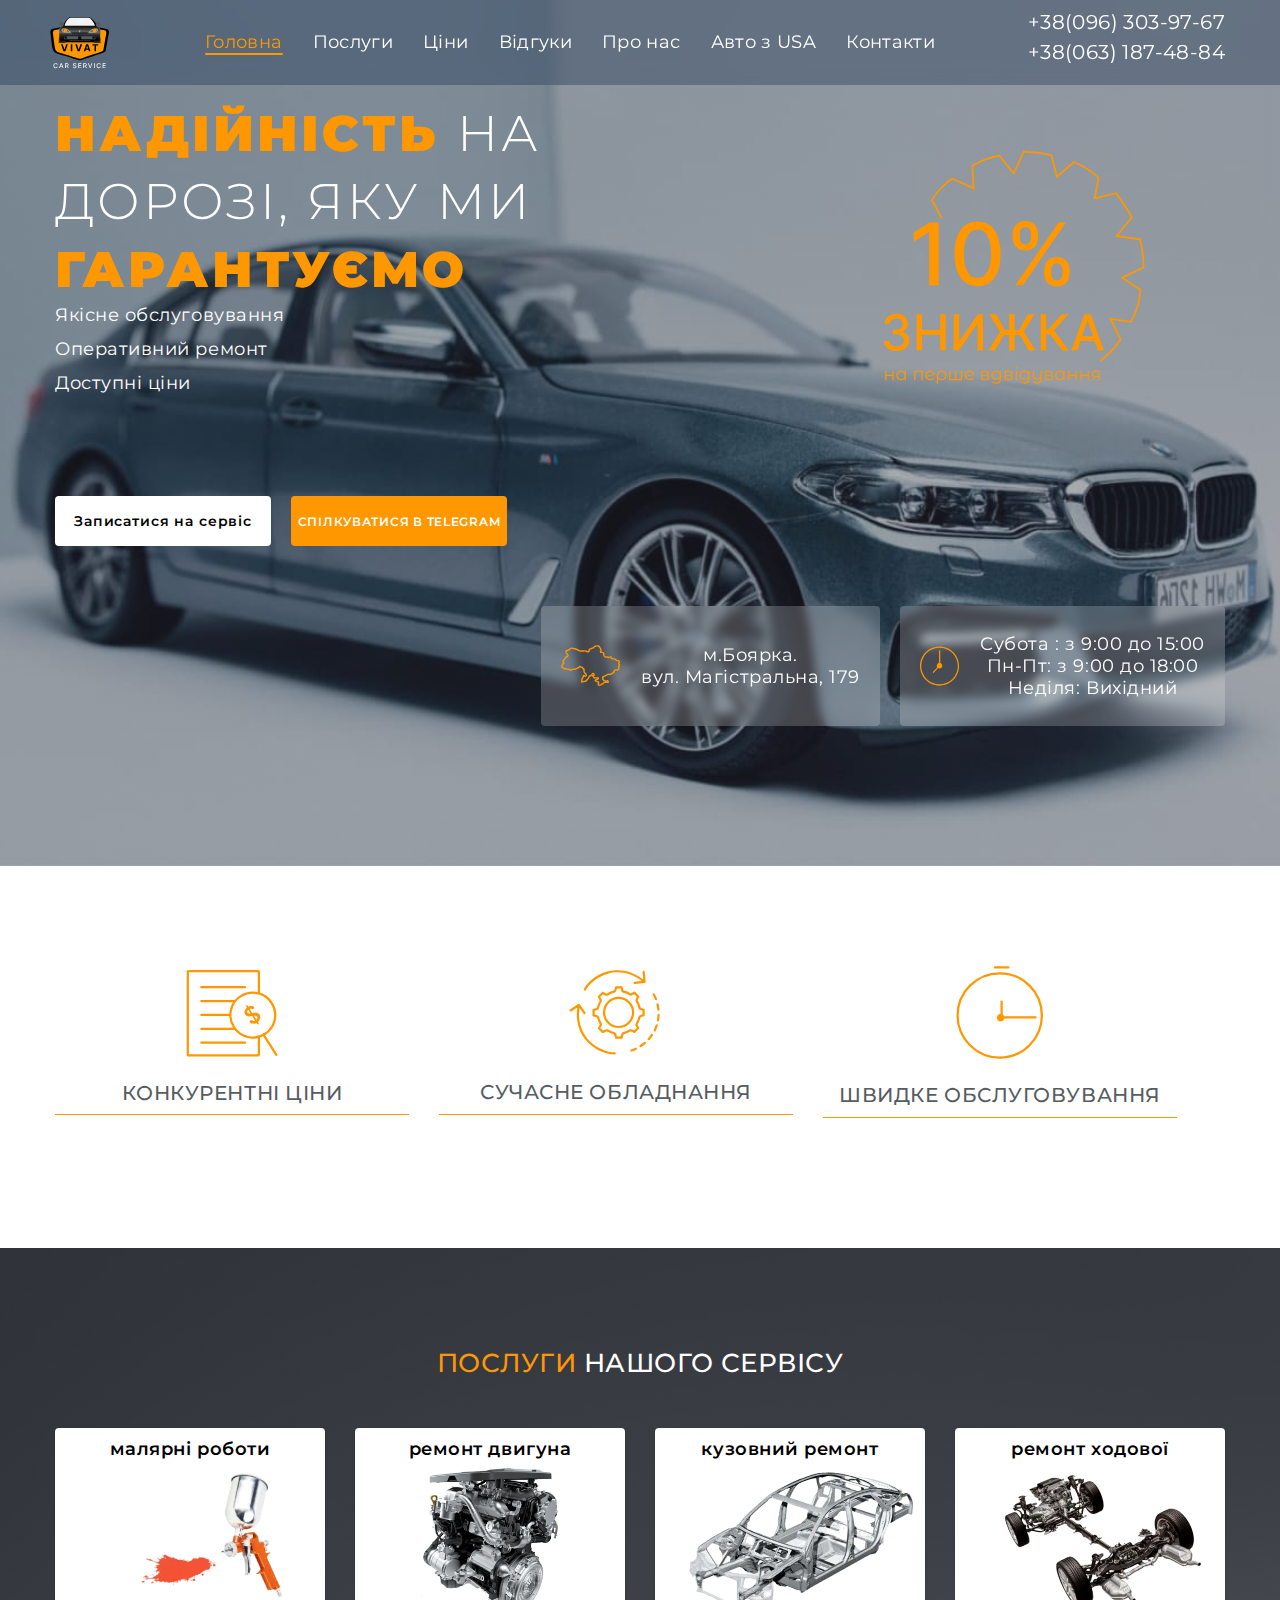
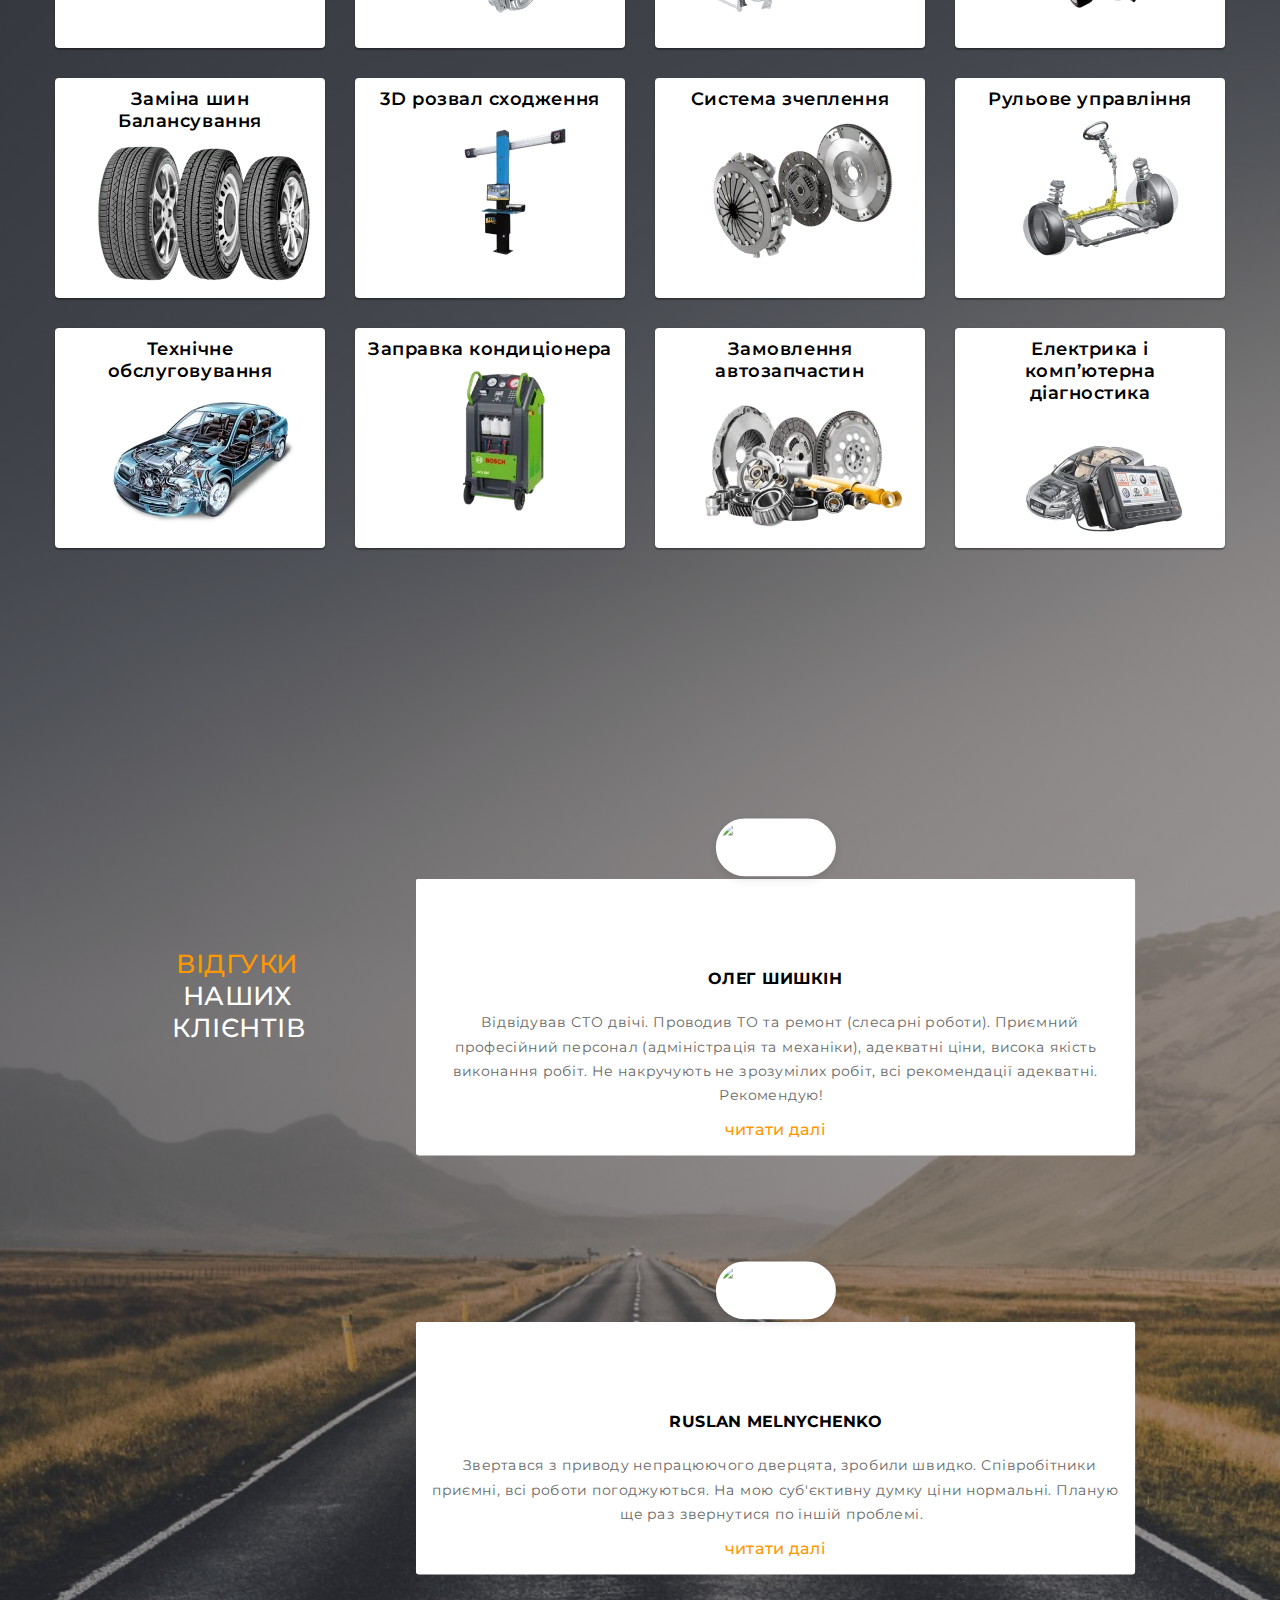
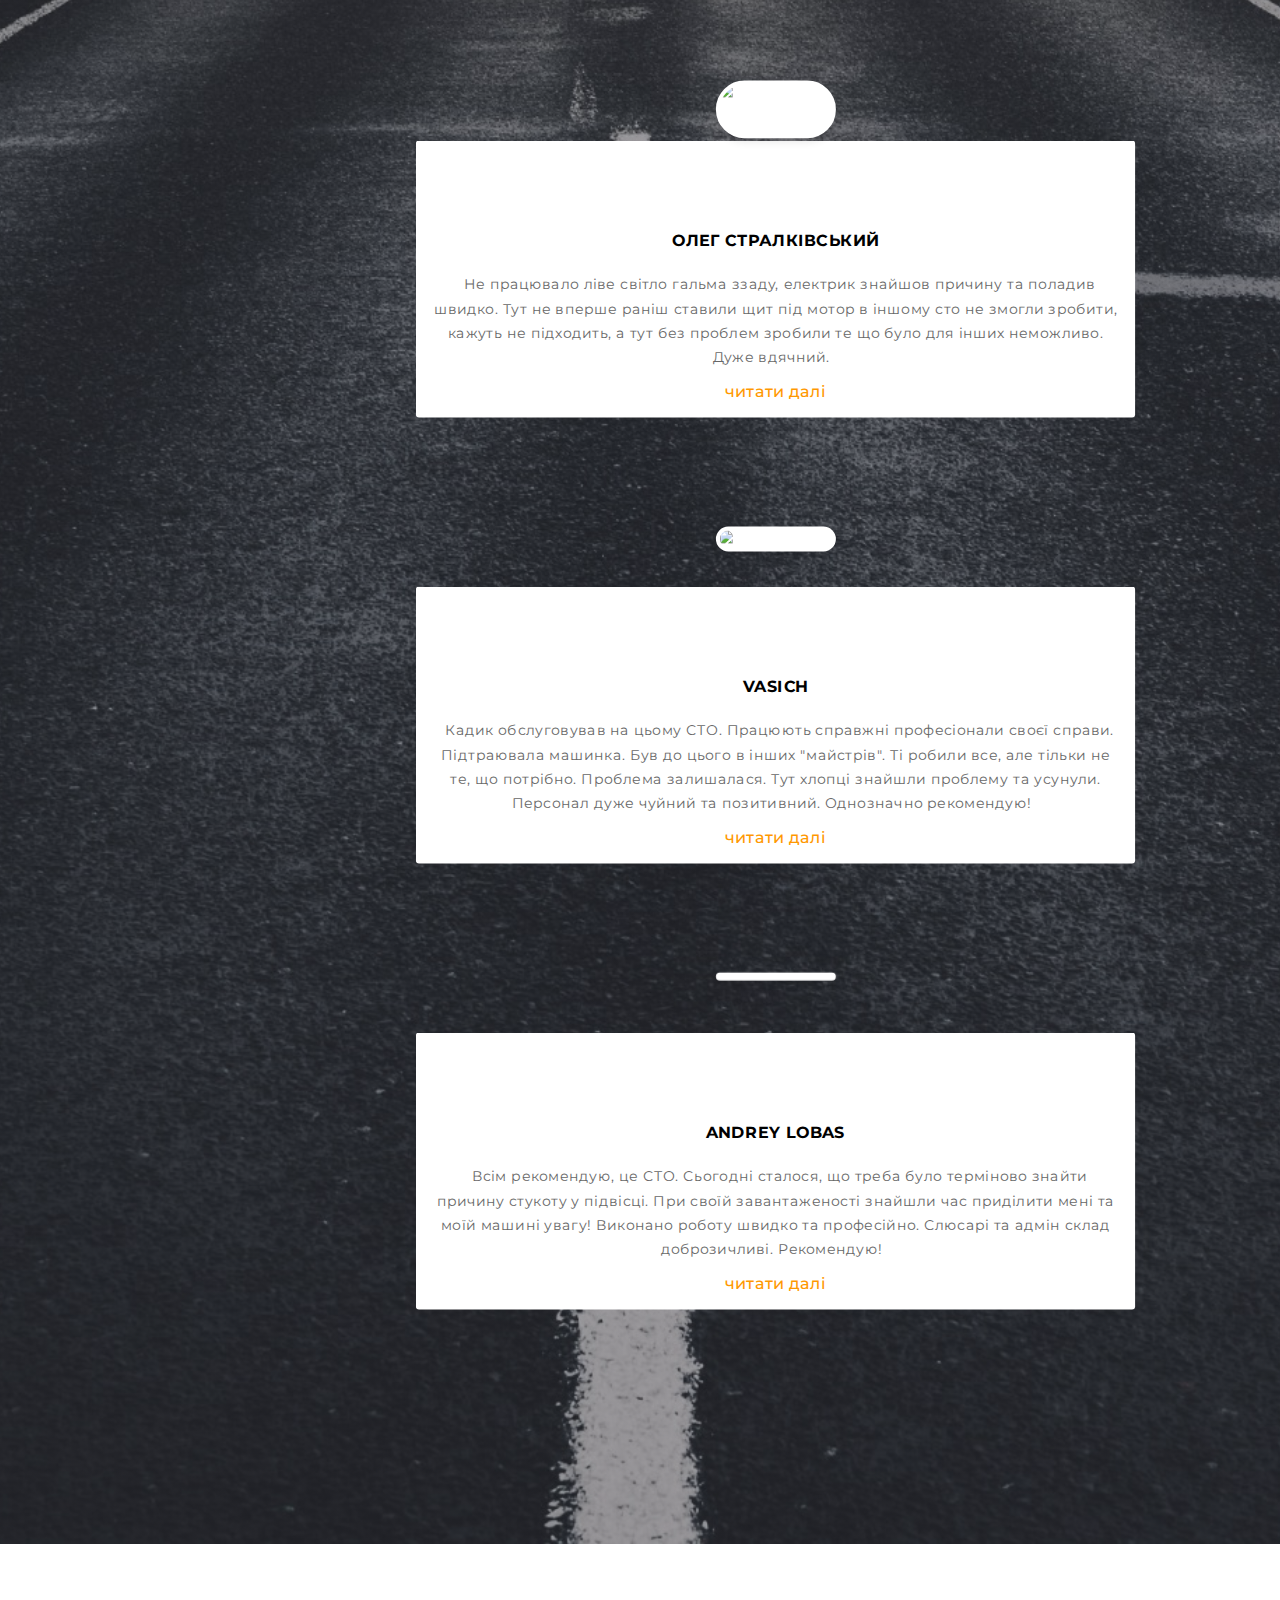
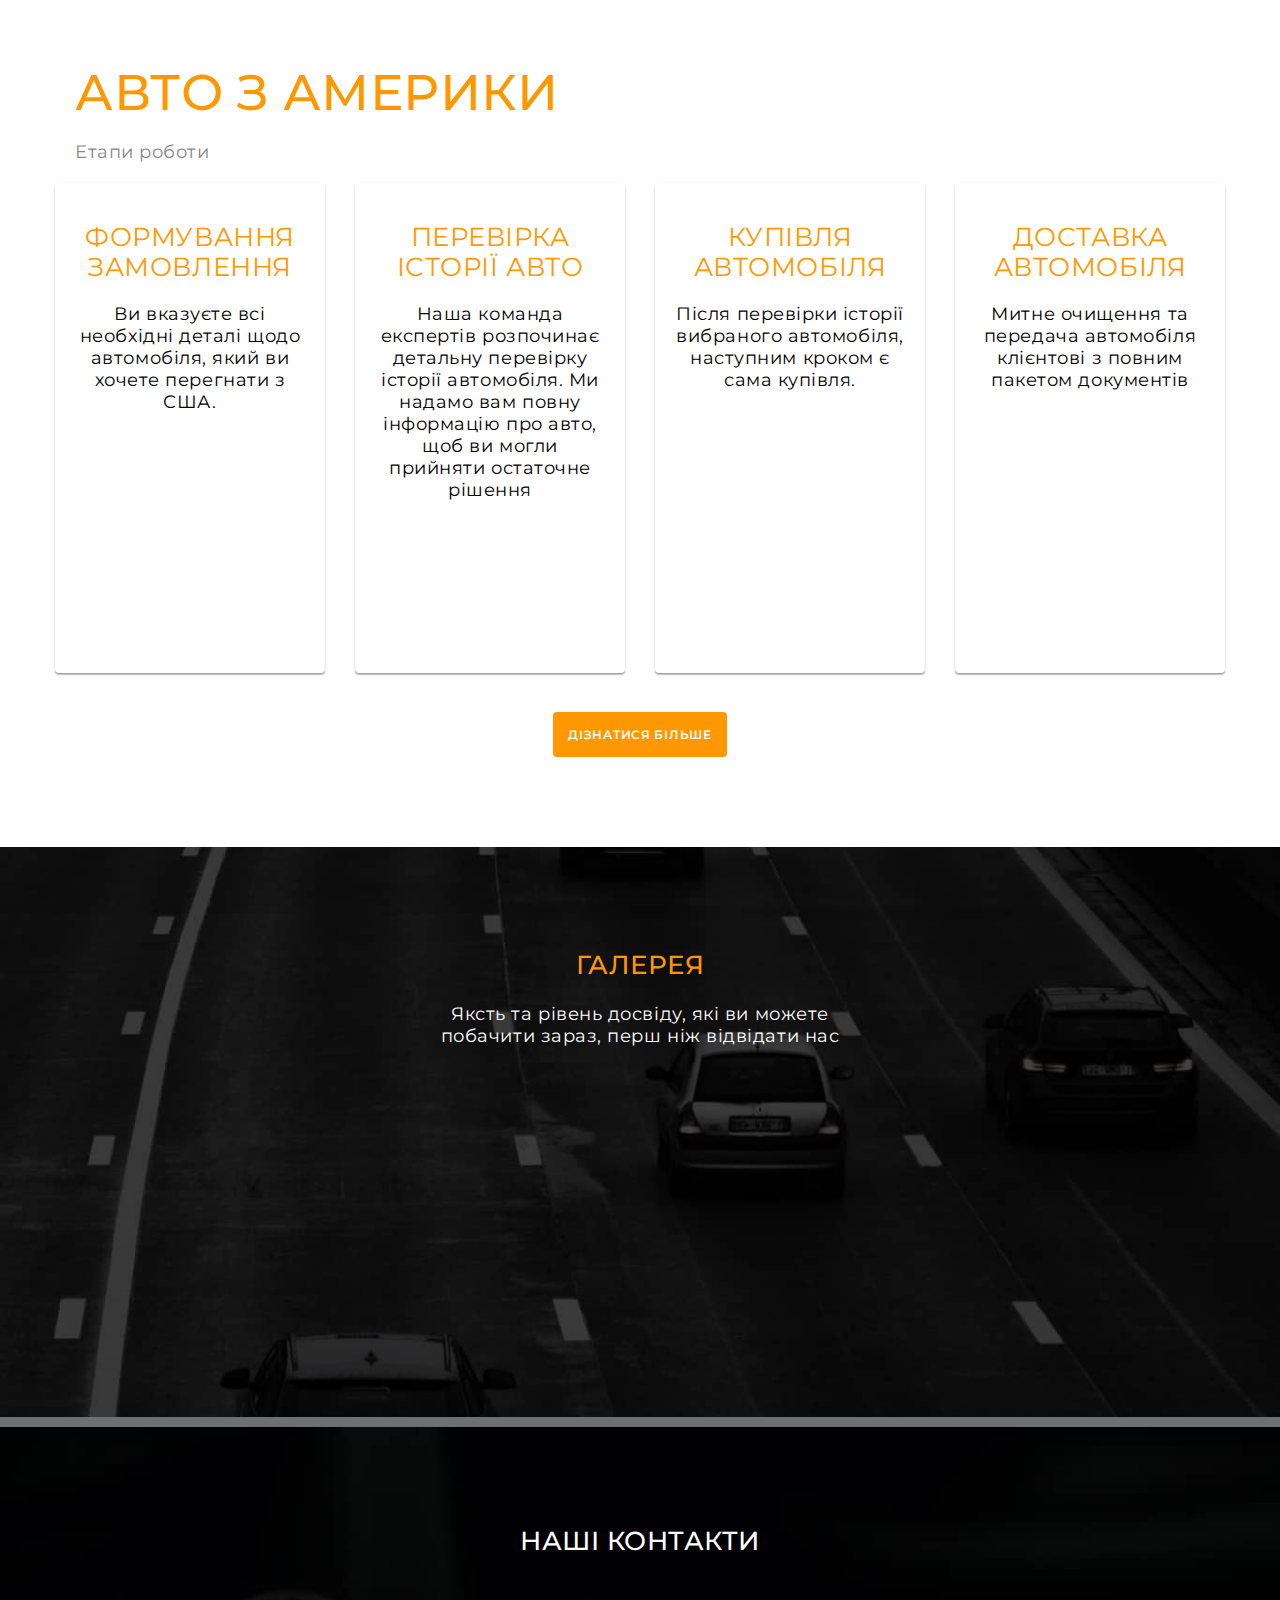
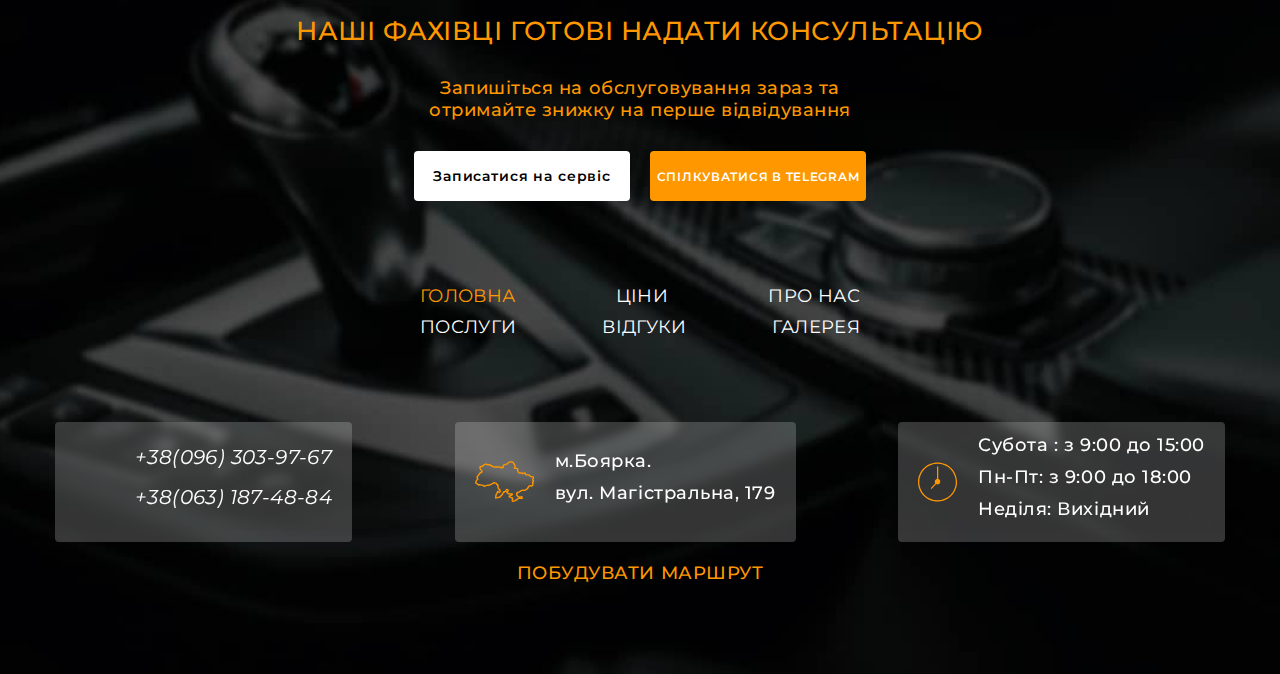
==== commit f40adcb8: "edit_design" ====
--- a/index.html
+++ b/index.html
@@ -25,8 +25,12 @@
       sizes="16x16"
       href="./favicon/favicon-16x16.png"
     />
-    <link rel="manifest" href="/site.webmanifest" />
-    <link rel="mask-icon" href="/safari-pinned-tab.svg" color="#5bbad5" />
+    <link rel="manifest" href="./favicon/site.webmanifest" />
+    <link
+      rel="mask-icon"
+      href="./favicon/safari-pinned-tab.svg"
+      color="#5bbad5"
+    />
     <meta name="msapplication-TileColor" content="#da532c" />
     <meta name="theme-color" content="#ffffff" />
     <!-- font -->
@@ -46,7 +50,7 @@
   <body>
     <!-- header -->
     <header class="vivat-header">
-      <div class="container page-header__conteiner">
+      <div class="container vivat-header__conteiner">
         <nav class="menu-nav">
           <a class="link" href="./index.html">
             <img
@@ -173,7 +177,7 @@
             <span style="font-weight: 300"> на дорозі, яку ми </span>
             <span class="brend_color_text">гарантуємо</span>
           </h1>
-          <div class="hero__title_sub_wraper">
+          <div class="hero__title_sub_wrapper">
             <ul class="hero__title_sub list">
               <li>
                 <p>Якісне обслуговування</p>
@@ -216,7 +220,7 @@
             </a>
           </div>
           <div class="hero_address_container">
-            <div class="hero_address_wraper">
+            <div class="hero_address_wrapper">
               <img
                 loading="lazy"
                 style="width: 60px"
@@ -228,7 +232,7 @@
                 вул. Магістральна, 179
               </p>
             </div>
-            <div class="hero_address_wraper">
+            <div class="hero_address_wrapper">
               <img
                 class="clock_icon_anime"
                 loading="lazy"
@@ -728,14 +732,14 @@
       <!-- usa -->
       <section class="usa section">
         <div class="container">
-          <div class="usa_text_wraper">
+          <div class="usa_text_wrapper">
             <h3><span class="brend_color_text"> Авто з Америки</span></h3>
             <p>Етапи роботи</p>
           </div>
 
           <ul class="service_section-list list">
             <li class="service_section-list__item">
-              <div class="usa_plan_wraper service_img_container">
+              <div class="usa_plan_wrapper service_img_container">
                 <img
                   loading="lazy"
                   src="./images/svg/offer_usa.svg"
@@ -749,7 +753,7 @@
               </div>
             </li>
             <li class="service_section-list__item">
-              <div class="usa_plan_wraper service_img_container">
+              <div class="usa_plan_wrapper service_img_container">
                 <img
                   loading="lazy"
                   src="./images/svg/check_usa.svg"
@@ -764,7 +768,7 @@
               </div>
             </li>
             <li class="service_section-list__item">
-              <div class="usa_plan_wraper service_img_container">
+              <div class="usa_plan_wrapper service_img_container">
                 <img
                   loading="lazy"
                   src="./images/svg/shop_usa.svg"
@@ -778,7 +782,7 @@
               </div>
             </li>
             <li class="service_section-list__item">
-              <div class="usa_plan_wraper service_img_container">
+              <div class="usa_plan_wrapper service_img_container">
                 <img
                   loading="lazy"
                   src="./images/svg/delivery_usa.svg"
@@ -792,12 +796,14 @@
               </div>
             </li>
           </ul>
-          <a
-            class="button-active hero-btn button link telegram_link"
-            style="padding: 15px"
-            href="usa_cars.html"
-            >Дізнатися більше</a
-          >
+          <div class="price_button_wrapper">
+            <a
+              class="button-active hero-btn button link telegram_link"
+              style="padding: 15px"
+              href="usa_cars.html"
+              >Дізнатися більше</a
+            >
+          </div>
         </div>
       </section>
       <!-- usa end -->
@@ -810,42 +816,42 @@
             відвідати нас
           </p>
           <div class="carousel_slider">
-            <div class="gallery_img_wraper">
+            <div class="gallery_img_wrapper">
               <img
                 loading="lazy"
                 src="./images/content_img/gallery_img_1.jpg"
                 alt="Image 1"
               />
             </div>
-            <div class="gallery_img_wraper">
+            <div class="gallery_img_wrapper">
               <img
                 loading="lazy"
                 src="./images/content_img/gallery_img_2.jpg"
                 alt="Image 2"
               />
             </div>
-            <div class="gallery_img_wraper">
+            <div class="gallery_img_wrapper">
               <img
                 loading="lazy"
                 src="./images/content_img/gallery_img_3.jpg"
                 alt="Image 3"
               />
             </div>
-            <div class="gallery_img_wraper">
+            <div class="gallery_img_wrapper">
               <img
                 loading="lazy"
                 src="./images/content_img/gallery_img_4.jpeg"
                 alt="Image 1"
               />
             </div>
-            <div class="gallery_img_wraper">
+            <div class="gallery_img_wrapper">
               <img
                 loading="lazy"
                 src="./images/content_img/gallery_img6.jpeg"
                 alt="Image 2"
               />
             </div>
-            <div class="gallery_img_wraper">
+            <div class="gallery_img_wrapper">
               <img
                 loading="lazy"
                 src="./images/content_img/gallery_img7.jpeg"
@@ -884,58 +890,29 @@
             спілкуватися в telegram
           </a>
         </div>
-        <div class="footer_wraper_menu">
+        <div class="footer_wrapper_menu">
           <!-- mobile_footer_menu -->
           <div class="mobile_footer_menu">
             <ul class="list">
               <li>
-                <a
-                  class="menu-nav__link link"
-                  style="text-transform: uppercase"
-                  href="index.html"
-                >
+                <a class="menu-nav__link link" href="index.html">
                   <span class="brend_color_text">головна</span></a
                 >
               </li>
               <li>
-                <a
-                  class="menu-nav__link link"
-                  style="text-transform: uppercase"
-                  href="price.html#item9"
-                  >ціни</a
-                >
-              </li>
-              <li>
-                <a
-                  class="menu-nav__link link"
-                  style="text-transform: uppercase"
-                  href="about.html"
-                  >про нас</a
-                >
-              </li>
-              <li>
-                <a
-                  class="menu-nav__link link"
-                  style="text-transform: uppercase"
-                  href="#service"
-                  >послуги</a
-                >
-              </li>
-              <li>
-                <a
-                  class="menu-nav__link link"
-                  style="text-transform: uppercase"
-                  href="#testimonials"
-                  >відгуки</a
-                >
-              </li>
-              <li>
-                <a
-                  class="menu-nav__link link"
-                  style="text-transform: uppercase"
-                  href="#gallery"
-                  >галерея</a
-                >
+                <a class="menu-nav__link link" href="price.html#item9">ціни</a>
+              </li>
+              <li>
+                <a class="menu-nav__link link" href="about.html">про нас</a>
+              </li>
+              <li>
+                <a class="menu-nav__link link" href="#service">послуги</a>
+              </li>
+              <li>
+                <a class="menu-nav__link link" href="#testimonials">відгуки</a>
+              </li>
+              <li>
+                <a class="menu-nav__link link" href="#gallery">галерея</a>
               </li>
             </ul>
           </div>
@@ -974,7 +951,7 @@
         </div>
 
         <address class="footer-address">
-          <div class="hero_address_wraper">
+          <div class="hero_address_wrapper">
             <img
               loading="lazy"
               style="width: 40px"
@@ -994,7 +971,7 @@
               </li>
             </ul>
           </div>
-          <div class="hero_address_wraper">
+          <div class="hero_address_wrapper">
             <img
               loading="lazy"
               style="width: 60px"
@@ -1018,7 +995,7 @@
             </ul>
           </div>
 
-          <div class="hero_address_wraper">
+          <div class="hero_address_wrapper">
             <img
               class="clock_icon_anime"
               loading="lazy"
@@ -1122,43 +1099,12 @@
       href="https://srmahour.github.io/custom-testimonial-slider-and-blog/css/slick.css"
       rel="stylesheet"
     />
-    <!-- slider end -->
-    <!-- slider -->
     <script src="./js/slider.js"></script>
-    <script src="./js/gallery_slider.js"></script>
+    <script src="./js/gallerySlider.js"></script>
     <!-- slider end -->
     <script src="./js/totop.js"></script>
+    <script src="./js/menu.js"></script>
     <script src="./js/modal.js"></script>
-    <script src="./js/menu.js"></script>
-    <script>
-      $(document).ready(function () {
-        $('#first_modal').submit(function (e) {
-          e.preventDefault(); // Зупинити стандартну відправку форми
-
-          $.ajax({
-            type: 'POST',
-            url: './sender.php', // Змініть на шлях до вашого PHP скрипта
-            data: $(this).serialize(),
-            success: function (response) {
-              // Відображаємо сповіщення
-              let notification = $(
-                '<div class="notification"><p>Форма успішно відправлена!</p></div>'
-              );
-              $('body').append(notification);
-              setTimeout(() => {
-                notification.fadeOut(1000, function () {
-                  $(this).remove(); // Видалити елемент після анімації fadeOut
-                  $('[data-modal]').addClass('is-hidden'); // Приховати модальне вікно
-                });
-              }, 3000); // Через 3 секунди
-              $('#first_modal')[0].reset(); // Скинути форму
-            },
-            error: function (error) {
-              alert('Помилка при відправці форми. Спробуйте ще раз.');
-            },
-          });
-        });
-      });
-    </script>
+    <script src="./js/modalForm.js"></script>
   </body>
 </html>
--- a/css/main.min.css
+++ b/css/main.min.css
@@ -1 +1 @@
-:root{--brend-color: #ff9800;--primery-text-color: #fff;--secondary-text-color: #757575;--color-text-dark-theme: #565c5f;--text-paragraph: "Roboto", sans-serif;--color-icon: #afb1b8;--transition-dur-fun: 250ms cubic-bezier(0.4, 0, 0.2, 1)}.visually-hidden{position:absolute;width:1px;height:1px;margin:-1px;border:0;padding:0;white-space:nowrap;clip-path:inset(100%);clip:rect(0 0 0 0);overflow:hidden}#scrollToTopBtn{background:url(../images/svg/btn_up.svg);background-size:cover;background-repeat:no-repeat;position:fixed;bottom:10px;right:10px;width:35px;height:35px;border:none;border-radius:50%;opacity:.9;z-index:99}#scrollToTopBtn:hover{background:url(../images/svg/btn_up_hover.svg);background-size:cover;opacity:1}.top_up_img{transform:rotate(90deg);width:50px}.technology__icon,.polity,.modal__btn-close,.button-nav{display:flex;justify-content:center}*,*::after,*::before{box-sizing:inherit}html{scroll-behavior:smooth}h1,h2,h3,h4,h5,p{margin-top:0;margin-bottom:0}h2,h3,h4,h5{font-size:16px;text-transform:uppercase}@media screen and (min-width: 1200px){h2,h3,h4,h5{font-size:26px}}p{font-style:normal;line-height:normal}ul,li{margin-top:0;margin-bottom:0;padding-left:0}.link{text-decoration:none}.list{list-style:none}img{display:block;min-height:100%;height:auto}button{cursor:pointer}.link-active{color:var(--brend-color)}.link-active::after{content:"";position:absolute;display:block;width:100%;height:2px;left:0;bottom:30px;background-color:var(--brend-color);border-radius:2px}html{box-sizing:border-box}body{margin:0;font-family:"Montserrat",Alternates;font-size:18px;font-weight:400;letter-spacing:.03em;color:var(--primery-text-color)}.section{padding-top:100px;padding-bottom:100px}@media screen and (min-width: 1200px){.section{padding-top:100px;padding-bottom:100px}}.container{box-sizing:border-box;width:100%;padding-left:15px;padding-right:15px}@media screen and (min-width: 480px){.container{margin-left:auto;margin-right:auto;width:480px}}@media screen and (min-width: 768px){.container{width:768px}}@media screen and (min-width: 1200px){.container{width:1200px}}.logo__part-color{color:var(--brend-color)}.logo-up{font-family:"Raleway";font-size:24px;font-weight:700;line-height:1.16;color:#000;padding-top:16px;padding-bottom:16px}@media screen and (min-width: 768px){.logo-up{padding-top:26px;padding-bottom:26px;margin-right:87px}}@media screen and (min-width: 1200px){.logo-up{font-size:26px;font-weight:700;line-height:1.19;margin-right:93px;padding-top:24px;padding-bottom:25px;transition:color var(--transition-dur-fun)}}.logo-down-link{display:inline-block;font-style:normal;font-family:"Raleway";font-size:26px;font-weight:700;line-height:1.14;color:#fff;margin-bottom:20px;transition:color var(--transition-dur-fun)}.logo-down-link:hover,.logo-down-link:focus{color:var(--brend-color)}.hero-btn{font-family:"Montserrat";font-style:normal;font-size:14px;font-weight:600;line-height:1.88;align-items:center;text-align:center;letter-spacing:.06em;width:216px;height:50px;border-radius:4px;border-color:rgba(0,0,0,0);margin-bottom:10px;margin-bottom:20px}.button-nav{gap:8px;margin-bottom:50px;margin-right:11px;flex-wrap:wrap;justify-content:flex-start}@media screen and (min-width: 768px){.button-nav{margin-right:0;justify-content:center}}.button-nav__link{font-family:var(--text-paragraph);background:#f5f4fa;padding:6px 22px;border-radius:4px;border:1px solid rgba(0,0,0,0);font-size:16px;font-weight:500;line-height:1.62;text-align:center;letter-spacing:.03em;color:#212121;transition:background-color var(--transition-dur-fun),color var(--transition-dur-fun),box-shadow var(--transition-dur-fun)}.button-nav__link:hover,.button-nav__link:focus{background-color:var(--brend-color);color:var(--color-text-dark-theme);box-shadow:0px 3px 1px rgba(0,0,0,.1),0px 1px 2px rgba(0,0,0,.08),0px 2px 2px rgba(0,0,0,.12);border-radius:4px}.send-btn{padding:10px 28px;width:200px;height:50px;background-color:var(--brend-color);color:var(--color-text-dark-theme);box-shadow:0px 4px 4px rgba(0,0,0,.15);border-radius:4px;border:rgba(0,0,0,0);font-size:16px;font-weight:700;line-height:1.88;display:flex;letter-spacing:.06em;margin-left:auto;margin-right:auto}.write_on_img{width:60px;height:60px}.modal__btn-send{padding:5px;position:relative;top:60px;border-radius:100%;background:var(--brend-color);box-shadow:0px 4px 4px rgba(0,0,0,.15);border-color:rgba(0,0,0,0)}@media screen and (min-width: 768px){.modal__btn-send{scale:1.5;top:75px}}@media screen and (min-width: 1200px){.modal__btn-send{padding:10px;scale:1.6;position:absolute;top:92%;right:45%}}.modal__btn-send:hover{scale:.9;box-shadow:0px 4px 4px rgba(0,0,0,.15)}@media screen and (min-width: 1200px){.modal__btn-send:hover{scale:1.8;box-shadow:0px 4px 4px rgba(0,0,0,.15)}}.button-active{background-color:#fff;transition:background-color var(--transition-dur-fun)}.button-active:hover,.button-active:focus{scale:1.1;background:var(--brend-color);color:var(--text-paragraph);box-shadow:0px 4px 4px rgba(0,0,0,.15)}#scrollToTopBtn{background:url(../images/svg/btn_up.svg);background-size:cover;background-repeat:no-repeat;position:fixed;bottom:10px;right:10px;width:35px;height:35px;border:none;border-radius:50%;opacity:.9;z-index:99}#scrollToTopBtn:hover{background:url(../images/svg/btn_up_hover.svg);background-size:cover;opacity:1}.top_up_img{transform:rotate(90deg);width:50px}.telegram_link{padding:15px 0;text-transform:uppercase;color:var(--primery-text-color);font-size:12px;background-color:var(--brend-color)}.telegram_link:hover{color:var(--brend-color);background-color:var(--primery-text-color)}.brend_color_text{color:var(--brend-color)}.button_container{display:flex;gap:20px;flex-direction:column;align-items:center;margin-bottom:20px}@media screen and (min-width: 1200px){.button_container{flex-direction:row}}.mail-form{text-align:center}@media screen and (min-width: 1200px){.mail-form{text-align:start}}.mail-form__title{font-size:14px;font-weight:700;line-height:1.14;text-transform:uppercase;color:var(--color-text-dark-theme);margin-bottom:20px}.footer-form__enter-mail{display:inline-block;align-items:center;width:100%;height:50px;border:1px solid rgba(255,255,255,.3);filter:drop-shadow(0px 4px 4px rgba(0, 0, 0, 0.15));border-radius:4px;background-color:#2f303a;color:var(--color-text-dark-theme);padding:15px;outline:none;transition:border-color var(--transition-dur-fun);margin-bottom:20px}.footer-form__enter-mail::placeholder{font-size:16px;line-height:1.25;align-items:center;color:rgba(255,255,255,.6)}.footer-form__enter-mail:focus-within{border-color:var(--brend-color)}@media screen and (min-width: 768px){.footer-form__enter-mail{width:450px}}@media screen and (min-width: 1200px){.footer-form__enter-mail{width:358px;margin-right:12px;margin-bottom:0}}.send__icon{width:100%;height:100%;margin-left:10px}.backdrop{position:fixed;top:0;left:0;width:100%;height:100%;z-index:999;background-color:rgba(0,0,0,.2);transition:opacity var(--transition-dur-fun),visibility var(--transition-dur-fun)}.backdrop.is-hidden{display:none;visibility:hidden;opacity:0;pointer-events:none}.modal{background:rgba(0,0,0,0);background-image:url(../images/svg/modal_bg_mobile.svg);background-repeat:no-repeat;background-size:contain;width:300px;position:absolute;top:50%;left:50%;transform:translate(-50%, -50%);padding:40px;padding-bottom:50px;border-radius:4px;text-align:center}@media screen and (min-width: 350px){.modal{padding-left:15px;padding-right:15px;padding-bottom:50px}}@media screen and (min-width: 768px){.modal{padding:40px;width:80%;background-color:var(--brend-color)}}@media screen and (min-width: 1200px){.modal{padding:40px;text-align:left;background-color:rgba(0,0,0,0);background-image:url(../images/svg/modal_bg.svg);width:840px;padding-bottom:100px;background-size:cover;padding-bottom:150px}}@media screen and (max-width: 450px){.modal{padding-left:15px;padding-right:15px}}.modal__btn-close{zoom:2;position:absolute;top:0;right:0;align-items:center;width:30px;height:30px;border-radius:50%;background:rgba(0,0,0,0);border:none;padding:0;transform:fill var(--transition-dur-fun)}.modal__close-icon{fill:#878787;transition:fill var(--transition-dur-fun)}.modal__btn-close:hover .modal__close-icon,.modal__btn-close:focus .modal__close-icon{fill:var(--primery-text-color)}.modal__cta-title{text-transform:uppercase}.modal__cta-title{font-size:30px;font-weight:300;margin-bottom:12px;text-align:center;line-height:1.15;color:var(--primery-text-color);color:#00193e;font-family:Montserrat Alternates;font-style:normal;line-height:140%;text-transform:uppercase}@media screen and (min-width: 768px){.modal__cta-title{font-size:37px;font-weight:300}}.modal__label-title{text-align:center;color:#00193e;font-style:normal;line-height:normal;padding-bottom:10px;font-size:15px;font-weight:500}@media screen and (min-width: 1200px){.modal__label-title{text-align:left;font-size:15px;font-weight:500}}.modal__input-name,.modal__input-phone,.modal__input-mail{display:block;width:100%;height:46px;border:1px solid rgba(33,33,33,.2);border-radius:4px;padding-left:15px;outline:none;transition:border-color var(--transition-dur-fun)}.modal__input-name:focus-within,.modal__input-phone:focus-within,.modal__input-mail:focus-within{border-color:var(--brend-color)}.modal__input-position{margin-top:5px;display:block;position:relative;margin-bottom:20px}.modal__input-position:focus-within{fill:var(--brend-color)}.modal__icon-input{position:absolute;top:0;left:0;width:18px;height:18px;margin:11px;transition:fill var(--transition-dur-fun)}.user-name{display:block;margin-bottom:10px}.modal__input-coment{width:100%;height:50px;padding:16px;outline:none}.modal__input-coment:focus-within{border-color:var(--brend-color)}.modal__input-coment::placeholder{font-size:12px;line-height:1.16;letter-spacing:.01em;color:rgba(117,117,117,.5)}textarea{display:block;resize:none;border:1px solid rgba(33,33,33,.2);border-radius:4px;margin-bottom:20px}.polity{text-align:left;align-items:center;font-family:"Roboto";font-style:normal;margin-bottom:30px;font-size:12px;font-weight:400;line-height:1.71;letter-spacing:.03em;color:var(--secondary-text-color)}@media screen and (min-width: 1200px){.polity{font-size:14px}}.checkbox-title{font-family:"Roboto";font-style:normal;font-size:14px;font-weight:400;line-height:1.71;color:#757575}.checkbox__link{color:var(--brend-color)}.checkbox__icon{display:inline-block;width:16px;height:15px;margin-right:7px;border:2px solid var(--primery-text-color);border-radius:2px}.checkbox:checked+.checkbox__icon{border-color:var(--brend-color);background-color:var(--brend-color);background-image:url(../images/icon-check.svg);background-size:contain;background-repeat:no-repeat;background-origin:border-box}.centre{align-items:center;justify-content:center;text-align:center}.notification{text-align:center;display:flex;align-items:center;justify-content:center;opacity:.9;width:100%;height:100%;position:fixed;top:0;left:50%;transform:translateX(-50%);background-color:var(--brend-color);color:var(--primery-text-color);padding:10px 20px;border-radius:5px;box-shadow:0 2px 10px rgba(0,0,0,.1);z-index:10000;font-size:26px;text-transform:uppercase}.mobile-menu{opacity:0;position:fixed;top:0;left:0;z-index:99;width:100%;height:100%;background:#565c5f;backdrop-filter:blur(10px);transform:translateY(-1500px);pointer-events:none;overflow-y:hidden}@media screen and (min-width: 768px){.mobile-menu{display:none}}.mobile-menu-list{display:flex;gap:5px;flex-direction:column}.mobile-menu__link{font-weight:500;font-size:30px;line-height:1.17;letter-spacing:.02em;color:var(--primery-text-color)}.mobile-menu__container{height:100%;position:relative;padding-left:40px;padding-top:48px;padding-bottom:48px;display:flex;flex-direction:column}.mobile-menu__close-btn{position:absolute;top:20px;right:14px;border:none;padding:0;line-height:0;background-color:rgba(0,0,0,0)}.mobile-menu__close-icon{width:50px;height:50px;scale:1.2;fill:var(--brend-color);transition:fill var(--transition-dur-fun)}.mobile-menu__close-btn:hover .mobile-menu__close-icon,.mobile-menu__close-btn:focus .mobile-menu__close-icon{fill:var(--brend-color)}.mobile-menu{transition:opacity .5s,visibility .5s,transform .5s}.mobile-menu.is-open{opacity:1;pointer-events:auto;transform:translateY(0px)}.mobile-menu.is-open .header-header{backdrop-filter:none !important}.current{color:var(--brend-color)}.mobile-list-contact{display:flex;flex-direction:column;margin-top:auto}.mobile-list-contact__link-phone{font-weight:500;font-size:20px;line-height:1.17;letter-spacing:.02em;color:var(--primery-text-color)}@media screen and (max-width: 360px){.mobile-list-contact__link-phone{font-size:24px}}.logo-up_icon{width:50px;height:45px}@media screen and (min-width: 768px){.logo-up_icon{scale:1.2;margin-right:100px}}.mobile-list-contact__link-mail{font-weight:500;font-size:24px;line-height:1.17;letter-spacing:.02em;color:var(--secondary-text-color)}.mobile-social-list{display:flex;flex-wrap:wrap;row-gap:10px}.mobile-social__item:not(:last-child){padding-right:10px;margin-right:10px;border-right:1px solid rgba(33,33,33,.2)}.mobile-social__link{font-weight:500;font-size:18px;line-height:1.22;letter-spacing:.02em;color:var(--brend-color)}.mobile-menu__item{margin-bottom:20px}.mobile-list-contact__item{margin-bottom:10px}.heading{text-align:center;padding:20px 0;max-width:750px;margin:0 auto}.heading h2{position:relative;font-weight:600;font-family:"Dosis",sans-serif;text-transform:uppercase;padding:0 0 10px;color:#231f20}.heading h2:before{position:absolute;content:"";height:1px;width:150px;background:#ffbe00;left:0;right:0;bottom:1px;margin:auto}.heading h2:after{content:"";height:3px;width:50px;background:#3c377b;position:absolute;left:0;right:0;margin:auto;bottom:0}.img-fluid{width:100%}.slick-prev{background-image:url(../images/svg/arrow_prew.svg)}.slick-prev:hover{background-image:url(../images/arrow_prew_hover.svg)}.slick-next{background-image:url(../images/arrow_next.svg)}.slick-next:hover{background-image:url(../images/arrow_next_hover.svg)}@media(max-width: 1200px){.slider_container{width:100%}.slick-arrow{display:none}}.vivat-header{background:rgba(0,25,62,.3);backdrop-filter:blur(10px);position:fixed;width:100%;z-index:999;padding-top:10px;padding-bottom:16px}@media screen and (min-width: 768px){.vivat-header{padding-top:0;padding-bottom:0}}@media screen and (min-width: 768px){.vivat-header .container{display:flex;align-items:center}.vivat-header a:hover,.vivat-header a:focus{color:var(--brend-color)}}@media screen and (min-width: 768px){.menu-nav{display:flex;align-items:center}}.menu-nav-list{display:none}@media screen and (min-width: 768px){.menu-nav-list{display:flex;gap:10px}}@media screen and (min-width: 1200px){.menu-nav-list{display:flex;gap:30px}}@media screen and (min-width: 768px){.menu-nav__link{font-size:12px;font-weight:400;display:inline-block;color:var(--primery-text-color);font-weight:500;line-height:1.14;letter-spacing:.02em;padding-top:32px;padding-bottom:32px;transition:color var(--transition-dur-fun);position:relative}}@media screen and (min-width: 1200px){.menu-nav__link{font-size:18px;font-weight:400;line-height:1.14;letter-spacing:.02em;padding-top:32px;padding-bottom:32px;transition:color var(--transition-dur-fun);position:relative}}.list-contact{display:flex;gap:5px;flex-direction:column}@media screen and (min-width: 768px){.list-contact{font-size:14px;font-weight:400;display:block}}@media screen and (min-width: 1200px){.list-contact{display:flex;flex-direction:column;justify-content:center;align-items:center;margin-left:auto}}.list-contact__item{margin-bottom:10px}.list-contact-link{color:var(--primery-text-color);font-weight:500;line-height:1.14px;letter-spacing:.02em}@media screen and (min-width: 768px){.list-contact-link{font-size:12px}}@media screen and (min-width: 1200px){.list-contact-link{font-size:20px;font-weight:400;padding:7px 0;display:flex;justify-content:center;align-items:center;transition:color var(--transition-dur-fun)}}@media screen and (min-width: 768px){.header-contact-phone,.header-contact-mail{margin-right:10px;fill:currentColor}}.open-mobile-menu-btn{border:none;background-color:rgba(0,0,0,0);padding:0;line-height:0;margin-right:5px}.open-mobile-menu-btn img{width:40px;height:40px}@media screen and (min-width: 768px){.open-mobile-menu-btn{display:none}}.page-header__conteiner{display:flex;align-items:center;justify-content:space-between;padding-left:15px;padding-right:15px}.hero{padding-top:100px;background-image:linear-gradient(rgba(47, 48, 58, 0.4), rgba(47, 48, 58, 0.4)),url(../images/bg/hero-bg-mobile.jpg);background-size:cover;background-repeat:no-repeat;background-position:center;background-color:#2f303a;text-align:center}@media screen and (min-width: 768px){.hero{background-image:linear-gradient(rgba(47, 48, 58, 0.4), rgba(47, 48, 58, 0.4)),url(../images/bg/hero-bg-tablet.jpg);padding:118px 0}}@media screen and (min-width: 1200px){.hero{background-image:linear-gradient(rgba(47, 48, 58, 0.4), rgba(47, 48, 58, 0.4)),url(../images/bg/hero-bg-desktop.jpg);padding:100px 0;max-width:1600px;margin:0 auto}}@media screen and (min-device-pixel-ratio: 2)and (max-width: 767px),screen and (min-resolution: 192dpi)and (max-width: 767px),screen and (min-resolution: 2dppx)and (max-width: 767px){.hero{background-image:linear-gradient(rgba(47, 48, 58, 0.4), rgba(47, 48, 58, 0.4)),url(../images/bg/hero-bg-mobile@2x.jpg)}}@media screen and (min-device-pixel-ratio: 2)and (min-width: 768px),screen and (min-resolution: 192dpi)and (min-width: 768px),screen and (min-resolution: 2dppx)and (min-width: 768px){.hero{background-image:linear-gradient(rgba(47, 48, 58, 0.4), rgba(47, 48, 58, 0.4)),url(../images/bg/hero-bg-tablet@2x.jpg)}}@media screen and (min-device-pixel-ratio: 2)and (min-width: 1200px),screen and (min-resolution: 192dpi)and (min-width: 1200px),screen and (min-resolution: 2dppx)and (min-width: 1200px){.hero{background-image:linear-gradient(rgba(47, 48, 58, 0.4), rgba(47, 48, 58, 0.4)),url(../images/bg/hero-bg-desktop@2x.jpg)}}.hero__title{text-align:center;margin-top:15px;color:var(--primery-text-color);font-size:26px;font-weight:500;line-height:1.62;margin:0 auto;letter-spacing:.06em;text-transform:uppercase}@media screen and (min-width: 768px){.hero__title{text-align:center;width:360px}}@media screen and (min-width: 1200px){.hero__title{font-size:50px;font-weight:900;line-height:1.36;margin:0;text-align:start;width:500px}}.hero__title_sub{text-align:center}@media screen and (min-width: 1200px){.hero__title_sub{text-align:start;margin-bottom:80px}}.hero__title_sub li{margin-bottom:12px}.hero__title_sub_wraper{display:flex;justify-content:center;flex-direction:column;margin-bottom:10px}@media screen and (min-width: 1200px){.hero__title_sub_wraper{flex-direction:row;justify-content:space-between}}.hero_address_wraper{display:flex;gap:20px;align-items:center;padding:20px;border-radius:4px;background:rgba(255,255,255,.2);backdrop-filter:blur(5px);margin:0 auto 20px;max-width:400px}@media screen and (min-width: 1200px){.hero_address_wraper{margin:20px 0;height:120px}}.hero_address_wraper a{color:var(--primery-text-color)}@media screen and (min-width: 1200px){.hero_address_container{display:flex;flex-direction:row;justify-content:flex-end;gap:20px;margin:20px 0}}.hero_discount_img_mobile{position:relative;width:80px;right:-75%;margin-top:-50px}@media screen and (min-width: 1200px){.hero_discount_img_mobile{display:none}}.hero_discount_img_desktop{display:none}@media screen and (min-width: 1200px){.hero_discount_img_desktop{display:block;margin-top:-275px;margin-right:-50px}}@media(max-width: 1300px){.hero_discount_img_desktop{margin-right:50px}}.technology{text-align:center}@media screen and (min-width: 768px){.technology{text-align:start}}.technology h2{margin:0 auto}.technology-list{display:flex;flex-direction:column;align-items:center;gap:30px;flex-wrap:wrap}@media screen and (min-width: 1200px){.technology-list{flex-wrap:nowrap;flex-direction:row}}.technology__icon{flex-direction:column;align-items:center;box-sizing:border-box;border-bottom:1px solid var(--brend-color);margin-bottom:30px;width:100%}.technology__icon-pick{width:70px;height:70px}.technology-list__item{width:100%}@media screen and (min-width: 768px){.technology-list__item{width:354px}}.technology__title{font-size:20px;font-weight:500;line-height:1.14;text-transform:uppercase;font-size:20px;margin-bottom:10px;color:var(--color-text-dark-theme)}.technology__paragraph{line-height:1.71;color:var(--secondary-text-color)}.technology__icon__img{margin-bottom:25px}.service_section{text-align:center;background-color:#2f303a;background-image:linear-gradient(rgba(47, 48, 58, 0.7), rgba(47, 48, 58, 0.7)),url(../images/bg/service_bg_mobile.jpg);background-size:cover;background-position:center;background-repeat:no-repeat}@media screen and (min-width: 1200px){.service_section{background-image:linear-gradient(rgba(47, 48, 58, 0.4), rgba(47, 48, 58, 0.4)),url(../images/bg/service_bg_desktop.jpg)}}.service_section__title{font-size:26px;font-weight:500;color:var(--primery-text-color);line-height:1.16;margin-bottom:50px}.service_section-list{align-items:center;justify-content:center;display:flex;flex-wrap:wrap}@media screen and (min-width: 768px){.service_section-list{gap:30px}}.service_section-list__item{box-sizing:content-box;margin-bottom:30px;background:#fff;box-shadow:0px 1px 3px rgba(0,0,0,.12),0px 1px 1px rgba(0,0,0,.14),0px 2px 1px rgba(0,0,0,.2);border-radius:4px}@media screen and (min-width: 768px){.service_section-list__item{width:calc(100% - 30px)/2;margin-bottom:0}}.service_section-list__img{max-width:100%}@media screen and (min-width: 768px){.service_section-list__img{max-width:354px}}@media screen and (min-width: 1200px){.service_section-list__img{max-width:370px}}.service_link{padding:10px 0;text-decoration:none;color:#000}.service_link:hover .service_img_container{background-color:var(--brend-color);color:#fff;box-shadow:0px 0px 5px 0px rgba(255,255,255,.75)}.service_img{min-height:auto !important}.service_img_container{box-sizing:border-box;padding:10px;width:315px}@media screen and (min-width: 768px){.service_img_container{width:280px}}@media screen and (min-width: 1200px){.service_img_container{width:270px;height:220px}}.service_img_title{font-size:18px;font-weight:600;margin-bottom:10px}.engine_img{zoom:.18;margin:0 auto;scale:1.5}@media screen and (min-width: 1200px){.engine_img{margin-top:25px}}.testimonial .testimonial .slick-slide .slick-active{height:350px !important}.testimonial h3{font-size:20px;color:#000;height:50px;display:flex;justify-content:center;align-items:center}.testimonial_link{font-size:20px;font-weight:500;color:var(--brend-color)}.testimonial_link:hover{border-bottom:2px solid var(--brend-color)}.usa{background:url(../images/bg/usa_bg_mobile.png);background-size:auto;background-repeat:unset;background-position:bottom;background-color:#efefef;text-align:center;color:#000}@media screen and (min-width: 768px){.usa{background:linear-gradient(rgba(255, 255, 255, 0.5), rgba(255, 255, 255, 0.5)),url(../images/bg/usa_bg.png);background-size:cover;background-repeat:no-repeat;background-position:center;background-attachment:fixed}}.usa_text_wraper{color:#878787;text-align:start;padding:20px}.usa_text_wraper h3{font-size:50px;font-weight:500;text-shadow:0px 0px 1px var(--primery-text-color);margin-bottom:20px}.usa_plan_wraper{box-sizing:border-box;display:flex;flex-direction:column;align-items:center;text-align:center;padding:20px}@media screen and (min-width: 768px){.usa_plan_wraper{width:270px}}@media screen and (min-width: 1200px){.usa_plan_wraper{width:270px;height:490px}}.usa_plan_wraper img{min-height:auto;margin-bottom:20px}.usa_plan_wraper h4{margin-bottom:20px;color:var(--brend-color);text-transform:uppercase;font-size:26px;font-weight:400}.usa_plan_wraper ul{margin-bottom:50px}.usa_plan_paragraph{display:none}@media screen and (min-width: 1200px){.usa_plan_paragraph{display:block}}.usa_btn_read_more{margin-top:50px;border-radius:4px;padding:10px 20px;color:#000;font-size:14px;font-weight:600;opacity:.9;background-color:var(--brend-color)}.usa_btn_read_more:hover{opacity:1;color:var(--primery-text-color)}.gallery{border-bottom:10px solid #6c7073;padding-bottom:200px;background-image:url(../images/bg/gallery_bg.jpg);background-size:cover;background-repeat:no-repeat;background-position:center;background-color:#2f303a;text-align:center}.gallery_title{font-family:"Montserrat";font-size:26px;font-weight:500;font-style:normal;line-height:140%;text-transform:uppercase;text-align:center}.gallery_text{font-family:"Montserrat";max-width:450px;margin:20px auto;margin-bottom:50px}.about{padding-bottom:60px;background-image:url(../images/bg/about_bg_desktop.jpg);background-size:cover;background-repeat:no-repeat;background-position:center;background-color:#2f303a;text-align:center}.about h1{font-family:Montserrat;font-style:normal;line-height:140%;text-transform:uppercase}@media screen and (min-width: 1200px){.about h1{text-align:start;font-size:50px;font-weight:600}}.about p{font-style:normal;line-height:normal}@media screen and (min-width: 1200px){.about p{max-width:500px;text-align:start}}@media screen and (min-width: 1200px){.about .container{display:flex;justify-content:space-between}}@media screen and (min-width: 1200px){.about_title_wraper{width:50%;margin-bottom:50px}}@media screen and (min-width: 1200px){.about_title_wraper_text{display:flex;align-items:flex-end;padding-left:200px}}.about_title_wraper_text p{width:100%;font-style:normal;line-height:normal;text-transform:uppercase;padding:20px;padding-right:0;border-left:1px solid var(--brend-color)}@media screen and (min-width: 1200px){.about_description .container{display:flex;gap:60px;justify-content:space-between}}.about_description_img{width:100%;margin-bottom:30px}@media screen and (min-width: 1200px){.about_description_img{margin-right:60px}}.about_description_text{display:flex;flex-direction:column;justify-content:space-between}.about_description p{color:#00193e;text-align:center;font-style:normal;line-height:140%;text-transform:uppercase;margin-bottom:20px}@media screen and (min-width: 1200px){.about_description p{text-align:start;font-size:26px;font-weight:500}}.about_difference{padding-bottom:60px;text-align:center;background-image:url(../images/bg/difference.jpg);background-size:cover;background-repeat:no-repeat;background-position:center;background-color:#2f303a}.about_difference_wraper{margin-bottom:20px;background-color:#fff;display:flex;justify-content:center;padding:30px 20px;flex-wrap:wrap}@media screen and (min-width: 1200px){.about_difference_wraper{flex-direction:row;flex-wrap:nowrap;justify-content:center;width:470px;text-align:start;gap:30px}}.about_difference h2{margin-bottom:30px;color:#00193e;font-style:normal;line-height:140%;text-transform:uppercase;display:inline-block;border-bottom:1px solid var(--brend-color)}@media screen and (min-width: 1200px){.about_difference h2{font-size:50px;font-weight:600;margin-bottom:50px}}.about_difference_list{color:#00193e;display:flex;gap:30px;justify-content:center;flex-wrap:wrap}.about_difference_list img{margin-bottom:20px}.about_difference_list h3{color:#000;font-family:Montserrat;font-size:18px;font-weight:400;text-align:center;font-style:normal;line-height:normal;text-transform:uppercase;margin-bottom:20px}@media screen and (min-width: 1200px){.about_difference_list h3{text-align:start}}.about_bonus{text-align:center;color:#000}.about_partners{background-color:#efefef;font-family:Montserrat;text-align:center;color:#00193e;font-style:normal;line-height:normal;text-transform:uppercase}.about_partners h3{font-size:50px;font-weight:600;line-height:140%}.about_partners p{margin-bottom:30px}.about_partners ul{width:100%;display:block;margin:0 auto}@media screen and (min-width: 1200px){.about_partners ul{display:flex;gap:30px;flex-wrap:wrap;width:750px;justify-content:space-evenly;flex-wrap:wrap;align-items:center}}.about_partners ul li{margin-bottom:30px}.about_partners ul li img{margin:0 auto;max-width:100%}.vivat-footer{background-image:url(../images/bg/footer_bg.jpg);background-size:cover;background-repeat:no-repeat;background-position:center;background-color:#2f303a;padding-top:100px;padding-bottom:60px;display:block;text-align:center}@media screen and (min-width: 768px){.vivat-footer .container{text-align:center;flex-wrap:wrap;gap:60px;column-gap:165px;justify-content:center}}@media screen and (min-width: 1200px){.vivat-footer .container{align-items:baseline;column-gap:normal}.vivat-footer .button_container{justify-content:center}}.vivat-footer p{margin:0 auto;max-width:500px}.vivat-footer h2,.vivat-footer h3,.vivat-footer p{margin-bottom:30px;font-weight:500}.vivat-footer .menu-nav{justify-content:center}.vivat-footer h2{margin-bottom:60px}.footer-address{text-align:center}@media screen and (min-width: 1200px){.footer-address{display:flex;justify-content:space-between;text-align:left}}.footer-address p{text-align:start;margin-bottom:10px}.address{font-style:normal}.address-nav-link{display:inline-block;line-height:1.71;color:var(--primery-text-color)}.address-link{display:inline-block;line-height:1.71;color:rgba(255,255,255,.9);transition:color var(--transition-dur-fun)}.address-link:hover,.address-link:focus{color:var(--brend-color)}.vivat-footer .menu-nav-list{flex-wrap:wrap;justify-content:space-between;max-width:500px;gap:20px}.address__item:not(:last-child){margin-bottom:9px}@media screen and (min-width: 1200px){.footer-form{display:flex;width:100%}}@media screen and (min-width: 1200px){.mobile_footer_menu{display:none}}.mobile_footer_menu a{color:var(--primery-text-color)}.mobile_footer_menu ul{display:flex;flex-wrap:wrap;justify-content:space-between;margin-bottom:10px}.mobile_footer_menu ul li{margin:10px}@media(min-width: 320px)and (max-width: 363px){.mobile_footer_menu{width:280px}}@media(min-width: 450px)and (max-width: 767px){.mobile_footer_menu{width:420px}}.desktop_footer_menu{display:none}@media screen and (min-width: 1200px){.desktop_footer_menu{display:block}}.desktop_footer_menu ul{display:flex;flex-wrap:wrap;justify-content:space-between;width:450px}.desktop_footer_menu ul a{text-transform:uppercase;padding:5px}.desktop_footer_menu a:hover{color:var(--brend-color)}.directory{text-transform:uppercase;color:var(--brend-color)}.directory:hover{color:var(--primery-text-color)}.footer_wraper_menu{display:flex;flex-direction:column;align-items:center;margin:60px 0}.usa_cars{background-image:linear-gradient(rgba(47, 48, 58, 0.4), rgba(47, 48, 58, 0.4)),url(../images/bg/usa_hero_bg_mobile.jpg);background-size:cover;background-repeat:no-repeat;background-position:center;background-color:#2f303a;text-align:center}.usa_cars p{margin-top:10px;margin-bottom:40px}@media screen and (min-width: 768px){.usa_cars p{width:90%}}@media screen and (min-width: 1200px){.usa_cars p{width:100%;max-width:450px;text-align:start;font-style:normal;line-height:normal}}@media screen and (min-width: 768px){.usa_cars .container{display:flex;justify-content:space-around}}.usa_cars__title{width:240px;box-sizing:border-box;text-align:start;margin-top:15px;font-size:30px;font-weight:600;margin:0 auto;letter-spacing:.06em;text-transform:uppercase;font-style:normal;line-height:140%}@media screen and (min-width: 768px){.usa_cars__title{text-align:center;width:360px}}@media screen and (min-width: 1200px){.usa_cars__title{font-size:50px;font-weight:900;line-height:1.36;margin:0;text-align:start}}.usa_cars__title_wraper{display:flex;align-items:flex-end}.usa_cars_offer_mobile{position:relative;top:-5px;font-size:14px;font-weight:400;color:var(--primery-text-color);border:1px solid var(--brend-color);border-radius:50px;padding:10px;text-transform:none}@media screen and (min-width: 1200px){.usa_cars_offer_mobile{display:none}}.usa_cars_offer_mobile_desktop{display:none}@media screen and (min-width: 1200px){.usa_cars_offer_mobile_desktop{text-transform:uppercase;position:relative;top:-15px;font-size:14px;font-weight:400;color:var(--primery-text-color);border:1px solid var(--brend-color);border-radius:50px;padding:10px;display:block}}.usa_cars_form{box-sizing:border-box;border-radius:4px;background:rgba(255,255,255,.2);backdrop-filter:blur(2px);padding:20px;width:100%;margin:0 auto}@media screen and (min-width: 768px){.usa_cars_form{width:340px;padding:30px}}.usa_cars_form_wrapper{padding:20px;text-align:center}.usa_cars_form_text{font-size:16px;margin-bottom:10px !important;text-transform:uppercase}@media screen and (min-width: 768px){.usa_cars_form_text{font-size:26px;margin-bottom:30px !important}}.usa_cars_discount_mobile{font-size:30px;font-weight:900;font-family:Montserrat}.usa_cars_discount_mobile_text{font-weight:400;text-transform:uppercase}@media screen and (min-width: 768px){.usa_cars_discount_mobile_text{display:none}}.usa_cars_discount_mobile_text_desktop{display:none;font-size:26px;font-weight:500;font-style:normal;line-height:140%;text-transform:uppercase}@media screen and (min-width: 1200px){.usa_cars_discount_mobile_text_desktop{display:block}}.usa_cars_discount_mobile_text_desktop span{font-size:50px;font-weight:600}.usa_cars_delivery{text-align:center;background:linear-gradient(rgba(255, 255, 255, 0.5), rgba(255, 255, 255, 0.5)),url(../images/bg/usa_bg.png);background-repeat:no-repeat;background-position:center;color:#000}@media screen and (min-width: 1200px){.usa_cars_delivery{background-repeat:no-repeat;background-position:center;background-attachment:fixed;background-size:cover}}.usa_cars_delivery_title{margin-bottom:50px;font-size:18px;font-weight:600;color:#000;text-transform:uppercase}.usa_cars_delivery-list{display:flex;flex-wrap:wrap;gap:30px;align-items:center;justify-content:center}@media screen and (min-width: 1200px){.usa_cars_delivery-list{gap:50px}}.usa_cars_delivery-list__item{box-sizing:content-box;margin-bottom:30px;background-color:#fff;box-shadow:0px 1px 3px rgba(0,0,0,.12),0px 1px 1px rgba(0,0,0,.14),0px 2px 1px rgba(0,0,0,.2);border-radius:4px}@media screen and (min-width: 768px){.usa_cars_delivery-list__item{width:calc(100% - 30px)/2;margin-bottom:0}}@media screen and (min-width: 1200px){.usa_cars_delivery-list__item{width:calc(100% - 10px)/3}}.usa_cars_delivery-list__item p{display:none}@media screen and (min-width: 1200px){.usa_cars_delivery-list__item p{display:block}}.usa_cars_delivery-list__img{max-width:100%}@media screen and (min-width: 768px){.usa_cars_delivery-list__img{max-width:354px}}@media screen and (min-width: 1200px){.usa_cars_delivery-list__img{max-width:370px}}.usa_cars_delivery_wraper{display:flex;flex-direction:column;align-items:center;text-align:center;padding:20px;margin-bottom:20px}@media screen and (min-width: 768px){.usa_cars_delivery_wraper{width:270px}}@media screen and (min-width: 1200px){.usa_cars_delivery_wraper{width:260px;height:400px}}.usa_cars_delivery_wraper img{min-height:auto;margin-bottom:20px}.usa_cars_delivery_wraper h4{margin-bottom:20px;color:var(--brend-color);text-transform:uppercase;font-size:26px;font-weight:400}.usa_cars_pay{text-align:center;color:#000}.usa_cars_pay h3{font-size:16px;font-weight:500;text-transform:uppercase}.usa_cars_pay_list{display:flex;gap:30px;flex-wrap:wrap;flex-direction:column;margin-bottom:50px}@media screen and (min-width: 768px){.usa_cars_pay_list{flex-direction:row;justify-content:space-evenly}}.usa_cars_pay_wraper{display:flex;flex-direction:column;align-items:center;border-radius:4px;border:1px solid var(--brend-color);box-sizing:border-box;gap:20px;width:100%;padding:20px;margin-bottom:20px}@media screen and (min-width: 1200px){.usa_cars_pay_wraper{flex-direction:row;width:540px}}.usa_cars_pay_wraper img{margin:0 auto;margin-bottom:20px}.usa_cars_pay h4{font-size:16px;font-weight:500;text-transform:uppercase}@media screen and (min-width: 1200px){.usa_cars_pay h4{width:340px}}.usa_cars_pay p{font-size:16px;font-weight:400;margin:20px 0 50px 0}.usa_cars_pay_alert{padding:10px;background-color:#00193e}.usa_cars_pay_alert p{color:var(--primery-text-color);text-transform:uppercase;font-style:normal;line-height:normal;margin:20px 0}@media screen and (min-width: 768px){.usa_cars{background-image:linear-gradient(rgba(47, 48, 58, 0.4), rgba(47, 48, 58, 0.4)),url(../images/bg/usa_hero_bg_mobile@2x.jpg);padding:118px 0}}@media screen and (min-width: 1200px){.usa_cars{background-image:linear-gradient(rgba(47, 48, 58, 0.4), rgba(47, 48, 58, 0.4)),url(../images/bg/usa_hero_bg_desktop.jpg);padding-bottom:150px;max-width:1600px;margin:0 auto}}@media screen and (min-device-pixel-ratio: 2)and (min-width: 768px),screen and (min-resolution: 192dpi)and (min-width: 768px),screen and (min-resolution: 2dppx)and (min-width: 768px){.usa_cars{background-image:linear-gradient(rgba(47, 48, 58, 0.4), rgba(47, 48, 58, 0.4)),url(../images/bg/usa_hero_bg_desktop@2x.jpg)}}@media screen and (min-device-pixel-ratio: 2)and (min-width: 1200px),screen and (min-resolution: 192dpi)and (min-width: 1200px),screen and (min-resolution: 2dppx)and (min-width: 1200px){.usa_cars{background-image:linear-gradient(rgba(47, 48, 58, 0.4), rgba(47, 48, 58, 0.4)),url(../images/bg/usa_hero_bg_desktop@2x.jpg)}}.usa_send{background-color:var(--brend-color);color:var(--primery-text-color);width:100%}.usa_send:hover{scale:1.1}.case{background-color:#efefef}.case p{text-align:center}.case_list{display:flex;gap:10px;flex-wrap:wrap;justify-content:center;box-sizing:border-box}@media screen and (min-width: 768px){.case_list{justify-content:space-between}}.case_wraper{box-sizing:border-box;max-width:300px;color:#000;text-align:center;background-color:#fff;margin-bottom:30px}.case_wraper_sub_title,.case_wraper h4{font-size:16px;font-weight:500;font-style:normal;line-height:140%;text-transform:uppercase}@media screen and (min-width: 1200px){.case_wraper_sub_title,.case_wraper h4{font-size:26px;font-weight:500;font-style:normal;line-height:140%;text-transform:uppercase}}@media screen and (min-width: 350px){.case_wraper{max-width:330px}}@media screen and (min-width: 1200px){.case_wraper{max-width:360px}}.case_wraper_total{display:flex;justify-content:space-between;padding:20px 10px;border-top:1px solid var(--brend-color);color:#00193e}.case_wraper_total_hidden{text-align:start !important;padding:10px;visibility:hidden;color:#878787}.case_wraper_table{width:100%;padding:5px 10px;text-transform:uppercase;font-size:16px;font-weight:400}@media screen and (min-width: 1200px){.case_wraper_table{font-size:18px;font-weight:400}}.case_wraper_table_td1{color:#878787;padding:5px 10px;padding-left:0;padding-right:40px}.case_wraper_table_td2{color:#00193e;padding:5px 10px;text-align:start}.case ul.slick-dots{position:relative;top:-40px;list-style:none;padding:0;margin:0;text-align:center}.case ul.slick-dots li button{border:none;background-color:#fff;height:20px;width:20px;margin:5px}.case ul.slick-dots li.slick-active button{background:var(--brend-color);scale:1.1}.case .slick-slide img{width:100%;min-height:285px;margin:0 auto}.case a{font-size:24px;font-weight:600;background-color:var(--brend-color);padding:10px 20px;margin:0 auto;color:var(--primery-text-color);border-radius:4px}.price{text-align:center;background-image:url(../images/bg/price_bg.jpeg);background-size:cover;background-repeat:no-repeat;background-position:center;background-color:#2f303a}@media screen and (min-width: 1200px){.price_accordion{display:none}}.price h1{margin-top:250px;font-size:50px;font-weight:600;font-style:normal;line-height:140%;text-transform:uppercase;margin-bottom:20px}.price p{font-style:normal;line-height:normal}.price_list_content_wraper{border-bottom:1px solid var(--brend-color);padding:10px 0;display:flex;justify-content:space-between;align-items:center;text-align:start}@media screen and (min-width: 1200px){.price_list_content_wraper{text-transform:uppercase}}.price_list_content_wraper_cost{width:90px;text-align:start}@media screen and (min-width: 768px){.price_list_content_wraper_cost{width:140px}}.price_list_content_wraper p{max-width:150px;padding:0;font-size:10px;font-weight:400}@media screen and (min-width: 350px){.price_list_content_wraper p{max-width:222px;font-size:12px;font-weight:400}}@media screen and (min-width: 768px){.price_list_content_wraper p{font-size:16px;font-weight:400;max-width:80%}}.accordion{text-transform:lowercase;text-align:center;color:#000}.accordion-item__header{text-transform:uppercase;border:1px solid var(--brend-color);margin:0;margin-bottom:-1px;padding:10px 15px;cursor:pointer}.active .accordion-item__header{color:var(--primery-text-color);background-color:var(--brend-color)}.accordion-content{max-height:0;overflow:hidden;transition:max-height .8s ease;padding:0 10px}.accordion-item.active .accordion-content{max-height:290px;overflow-y:auto;padding:0 10px;border:1px solid var(--brend-color);border-top:none;margin-bottom:-2px}*:focus{outline:none}.hidden{display:none}.price_desktop{display:flex;justify-content:space-between}.price_desktop_section{display:none}@media screen and (min-width: 1200px){.price_desktop_section{display:block}}.content_description{width:70%;padding-left:50px}.service_page{text-align:center;background-image:url(../images/bg/service_page_bg.jpg);background-size:cover;background-repeat:no-repeat;background-position:center;background-color:#2f303a;font-family:Montserrat}.service_page h1{font-size:36px;font-weight:500;text-transform:uppercase;margin:100px auto}.service_page_list{background-image:url(../images/bg/usa_bg.png);background-attachment:fixed;background-size:cover;background-repeat:no-repeat;padding-top:0;color:#000}.service_page_list_item{padding-top:100px}@media screen and (min-width: 1200px){.service_page_list_item{display:flex}}.service_page_list_text_wraper{background-color:rgba(255,255,255,.7) !important;display:flex;flex-direction:column;justify-content:space-evenly;text-align:center}@media screen and (min-width: 1200px){.service_page_list_text_wraper{align-items:flex-start;padding:0 30px}}.service_page_list_text_wraper h2{font-size:26px;font-weight:500;margin-bottom:10px;text-transform:uppercase}.service_page_list_text_wraper p{margin-bottom:20px}@media screen and (min-width: 1200px){.service_page_list_text_wraper p{text-align:start}}.service_page_list_text_wraper a{font-size:10px;font-weight:600;text-transform:uppercase;color:var(--primery-text-color);background-color:var(--brend-color);padding:10px;border-radius:4px}.service_page_list_text_wraper a:hover{color:#000}.service_page_list img{margin:20px auto;width:100%}@media screen and (min-width: 1200px){.service_page_list img{margin:0}}.service_page .content-item{display:block;padding:100px 0}@keyframes initialRotate{0%{transform:rotate3d(1, 1, 1, 0deg)}100%{transform:rotate3d(1, 1, 1, 1080deg)}}@keyframes hoverRotate{0%{transform:rotate3d(1, 1, 1, 1080deg)}100%{transform:rotate3d(1, 1, 1, 1440deg)}}.usa_cars_offer_mobile_desktop,.clock_icon_anime{animation:initialRotate 3s forwards}@keyframes rotateAnimation{0%{transform:rotateY(0deg)}100%{transform:rotateY(1080deg)}}.usa_cars__title{animation:rotateAnimation 2s forwards}@keyframes softPulse{0%,100%{transform:scale(1)}50%{transform:scale(1.03)}}.button-active{animation:softPulse 2s infinite}@keyframes softPulse{0%,100%{transform:scale(1)}50%{transform:scale(1.03)}}.telegram_link{animation:softPulse 4s infinite}@keyframes rotateAnimationZ{0%{transform:rotateZ(0deg)}100%{transform:rotateZ(1080deg)}}.open-mobile-menu-btn img,#scrollToTopBtn,.logo-up_icon{animation:rotateAnimationZ 3s forwards}@keyframes mobileModalAnimation{0%{opacity:0;width:50%;height:50%;margin-top:0}100%{opacity:1;width:300px;height:100%;margin-top:20px}}@keyframes tabletModalAnimation{0%{opacity:0;width:50%;height:50%;margin-top:0}100%{opacity:1;width:700px;height:500px;margin-top:20px}}@keyframes desktopModalAnimation{0%{opacity:0;width:0%;height:0%;margin-top:0}100%{opacity:1;width:840px;height:526px;margin-top:20px}}.modal{opacity:0;width:0%;height:0%;animation:mobileModalAnimation 1.5s forwards}@media screen and (min-width: 768px){.modal{opacity:0;width:0%;height:0%;animation:tabletModalAnimation 1.5s forwards}}@media screen and (min-width: 1200px){.modal{opacity:0;width:0%;height:0%;animation:desktopModalAnimation 1.5s forwards}}/*# sourceMappingURL=main.min.css.map */+:root{--brend-color: #ff9800;--primery-text-color: #fff;--secondary-text-color: #757575;--color-text-dark-theme: #565c5f;--text-paragraph: "Roboto", sans-serif;--color-icon: #afb1b8;--transition-dur-fun: 250ms cubic-bezier(0.4, 0, 0.2, 1)}.visually-hidden{position:absolute;width:1px;height:1px;margin:-1px;border:0;padding:0;white-space:nowrap;clip-path:inset(100%);clip:rect(0 0 0 0);overflow:hidden}.technology__icon,.polity,.modal__btn-close,.button-nav{display:flex;justify-content:center}*,*::after,*::before{box-sizing:inherit}html{scroll-behavior:smooth}h1,h2,h3,h4,h5,p{margin-top:0;margin-bottom:0}h2,h3,h4,h5{font-size:16px;text-transform:uppercase}@media screen and (min-width: 1200px){h2,h3,h4,h5{font-size:26px}}p{font-style:normal;line-height:normal}ul,li{margin-top:0;margin-bottom:0;padding-left:0}.link{text-decoration:none}.list{list-style:none}img{display:block;min-height:100%;height:auto}button{cursor:pointer}.link-active{color:var(--brend-color)}.link-active::after{content:"";position:absolute;display:block;width:100%;height:2px;left:0;bottom:30px;background-color:var(--brend-color);border-radius:2px}html{box-sizing:border-box}body{margin:0;font-family:"Montserrat",Alternates;font-size:18px;font-weight:400;letter-spacing:.03em;color:var(--primery-text-color)}.section{padding-top:100px;padding-bottom:100px}@media screen and (min-width: 1200px){.section{padding-top:100px;padding-bottom:100px}}.container{box-sizing:border-box;width:100%;padding-left:15px;padding-right:15px}@media screen and (min-width: 480px){.container{margin-left:auto;margin-right:auto;width:480px}}@media screen and (min-width: 768px){.container{width:768px}}@media screen and (min-width: 1200px){.container{width:1200px}}.logo__part-color{color:var(--brend-color)}.logo-up{font-family:"Raleway";font-size:24px;font-weight:700;line-height:1.16;color:#000;padding-top:16px;padding-bottom:16px}@media screen and (min-width: 768px){.logo-up{padding-top:26px;padding-bottom:26px;margin-right:87px}}@media screen and (min-width: 1200px){.logo-up{font-size:26px;font-weight:700;line-height:1.19;margin-right:93px;padding-top:24px;padding-bottom:25px;transition:color var(--transition-dur-fun)}}.logo-down-link{display:inline-block;font-style:normal;font-family:"Raleway";font-size:26px;font-weight:700;line-height:1.14;color:#fff;margin-bottom:20px;transition:color var(--transition-dur-fun)}.logo-down-link:hover,.logo-down-link:focus{color:var(--brend-color)}.hero-btn{font-family:"Montserrat";font-style:normal;font-size:14px;font-weight:600;line-height:1.88;align-items:center;text-align:center;letter-spacing:.06em;width:216px;height:50px;border-radius:4px;border-color:rgba(0,0,0,0);margin-bottom:10px;margin-bottom:20px}.button-nav{gap:8px;margin-bottom:50px;margin-right:11px;flex-wrap:wrap;justify-content:flex-start}@media screen and (min-width: 768px){.button-nav{margin-right:0;justify-content:center}}.button-nav__link{font-family:var(--text-paragraph);background:#f5f4fa;padding:6px 22px;border-radius:4px;border:1px solid rgba(0,0,0,0);font-size:16px;font-weight:500;line-height:1.62;text-align:center;letter-spacing:.03em;color:#212121;transition:background-color var(--transition-dur-fun),color var(--transition-dur-fun),box-shadow var(--transition-dur-fun)}.button-nav__link:hover,.button-nav__link:focus{background-color:var(--brend-color);color:var(--color-text-dark-theme);box-shadow:0px 3px 1px rgba(0,0,0,.1),0px 1px 2px rgba(0,0,0,.08),0px 2px 2px rgba(0,0,0,.12);border-radius:4px}.send-btn{padding:10px 28px;width:200px;height:50px;background-color:var(--brend-color);color:var(--color-text-dark-theme);box-shadow:0px 4px 4px rgba(0,0,0,.15);border-radius:4px;border:rgba(0,0,0,0);font-size:16px;font-weight:700;line-height:1.88;display:flex;letter-spacing:.06em;margin-left:auto;margin-right:auto}.write_on_img{width:60px;height:60px}.modal__btn-send{padding:5px;position:relative;top:60px;border-radius:100%;background:var(--brend-color);box-shadow:0px 4px 4px rgba(0,0,0,.15);border-color:rgba(0,0,0,0)}@media screen and (min-width: 768px){.modal__btn-send{scale:1.5;top:75px}}@media screen and (min-width: 1200px){.modal__btn-send{padding:10px;scale:1.6;position:absolute;top:92%;right:45%}}.modal__btn-send:hover{scale:.9;box-shadow:0px 4px 4px rgba(0,0,0,.15)}@media screen and (min-width: 1200px){.modal__btn-send:hover{scale:1.8;box-shadow:0px 4px 4px rgba(0,0,0,.15)}}.button-active{background-color:#fff;transition:background-color var(--transition-dur-fun)}.button-active:hover,.button-active:focus{scale:1.1;background:var(--brend-color);color:var(--text-paragraph);box-shadow:0px 4px 4px rgba(0,0,0,.15)}#scrollToTopBtn{background:url(../images/svg/btn_up.svg);background-size:cover;background-repeat:no-repeat;position:fixed;bottom:10px;right:10px;width:35px;height:35px;border:none;border-radius:50%;opacity:.9;z-index:99}#scrollToTopBtn:hover{background:url(../images/svg/btn_up_hover.svg);background-size:cover;opacity:1}.top_up_img{transform:rotate(90deg);width:50px}.telegram_link{padding:15px 0;text-transform:uppercase;color:var(--primery-text-color);font-size:12px;background-color:var(--brend-color)}.telegram_link:hover{color:var(--brend-color);background-color:var(--primery-text-color)}.brend_color_text{color:var(--brend-color)}.button_container{display:flex;gap:20px;flex-direction:column;align-items:center;margin-bottom:20px}@media screen and (min-width: 1200px){.button_container{flex-direction:row}}#scrollToTopBtn{background:url(../images/svg/btn_up.svg);background-size:cover;background-repeat:no-repeat;position:fixed;bottom:10px;right:10px;width:35px;height:35px;border:none;border-radius:50%;opacity:.9;z-index:99}#scrollToTopBtn:hover{background:url(../images/svg/btn_up_hover.svg);background-size:cover;opacity:1}.top_up_img{transform:rotate(90deg);width:50px}.backdrop{position:fixed;top:0;left:0;width:100%;height:100%;z-index:999;background-color:rgba(0,0,0,.2);transition:opacity var(--transition-dur-fun),visibility var(--transition-dur-fun)}.backdrop.is-hidden{display:none;visibility:hidden;opacity:0;pointer-events:none}.modal{background:rgba(0,0,0,0);background-image:url(../images/svg/modal_bg_mobile.svg);background-repeat:no-repeat;background-size:contain;width:300px;position:absolute;top:50%;left:50%;transform:translate(-50%, -50%);padding:40px;padding-bottom:50px;border-radius:4px;text-align:center}@media screen and (min-width: 350px){.modal{padding-left:15px;padding-right:15px;padding-bottom:50px}}@media screen and (min-width: 768px){.modal{padding:40px;width:80%;background-color:var(--brend-color)}}@media screen and (min-width: 1200px){.modal{padding:40px;text-align:left;background-color:rgba(0,0,0,0);background-image:url(../images/svg/modal_bg.svg);width:840px;padding-bottom:100px;background-size:cover;padding-bottom:150px}}@media screen and (max-width: 450px){.modal{padding-left:15px;padding-right:15px}}.modal__btn-close{zoom:2;position:absolute;top:0;right:0;align-items:center;width:30px;height:30px;border-radius:50%;background:rgba(0,0,0,0);border:none;padding:0;transform:fill var(--transition-dur-fun)}.modal__close-icon{fill:#878787;transition:fill var(--transition-dur-fun)}.modal__btn-close:hover .modal__close-icon,.modal__btn-close:focus .modal__close-icon{fill:var(--primery-text-color)}.modal__cta-title{text-transform:uppercase}.modal__cta-title{font-size:30px;font-weight:300;margin-bottom:12px;text-align:center;line-height:1.15;color:var(--primery-text-color);color:#00193e;font-family:Montserrat Alternates;font-style:normal;line-height:140%;text-transform:uppercase}@media screen and (min-width: 768px){.modal__cta-title{font-size:37px;font-weight:300}}.modal__label-title{text-align:center;color:#00193e;font-style:normal;line-height:normal;padding-bottom:10px;font-size:15px;font-weight:500}@media screen and (min-width: 1200px){.modal__label-title{text-align:left;font-size:15px;font-weight:500}}.modal__input-name,.modal__input-phone,.modal__input-mail{display:block;width:100%;height:46px;border:1px solid rgba(33,33,33,.2);border-radius:4px;padding-left:15px;outline:none;transition:border-color var(--transition-dur-fun)}.modal__input-name:focus-within,.modal__input-phone:focus-within,.modal__input-mail:focus-within{border-color:var(--brend-color)}.modal__input-position{margin-top:5px;display:block;position:relative;margin-bottom:20px}.modal__input-position:focus-within{fill:var(--brend-color)}.modal__icon-input{position:absolute;top:0;left:0;width:18px;height:18px;margin:11px;transition:fill var(--transition-dur-fun)}.user-name{display:block;margin-bottom:10px}.modal__input-coment{width:100%;height:50px;padding:16px;outline:none}.modal__input-coment:focus-within{border-color:var(--brend-color)}.modal__input-coment::placeholder{font-size:12px;line-height:1.16;letter-spacing:.01em;color:rgba(117,117,117,.5)}textarea{display:block;resize:none;border:1px solid rgba(33,33,33,.2);border-radius:4px;margin-bottom:20px}.polity{text-align:left;align-items:center;font-family:"Roboto";font-style:normal;margin-bottom:30px;font-size:12px;font-weight:400;line-height:1.71;letter-spacing:.03em;color:var(--secondary-text-color)}@media screen and (min-width: 1200px){.polity{font-size:14px}}.checkbox-title{font-family:"Roboto";font-style:normal;font-size:14px;font-weight:400;line-height:1.71;color:#757575}.checkbox__link{color:var(--brend-color)}.checkbox__icon{display:inline-block;width:16px;height:15px;margin-right:7px;border:2px solid var(--primery-text-color);border-radius:2px}.checkbox:checked+.checkbox__icon{border-color:var(--brend-color);background-color:var(--brend-color);background-image:url(../images/icon-check.svg);background-size:contain;background-repeat:no-repeat;background-origin:border-box}.centre{align-items:center;justify-content:center;text-align:center}.notification{text-align:center;display:flex;align-items:center;justify-content:center;opacity:.9;width:100%;height:100%;position:fixed;top:0;left:50%;transform:translateX(-50%);background-color:var(--brend-color);color:var(--primery-text-color);padding:10px 20px;border-radius:5px;box-shadow:0 2px 10px rgba(0,0,0,.1);z-index:10000;font-size:26px;text-transform:uppercase}.mobile-menu{opacity:0;position:fixed;top:0;left:0;z-index:99;width:100%;height:100%;background:#565c5f;backdrop-filter:blur(10px);transform:translateY(-1500px);pointer-events:none;overflow-y:hidden}@media screen and (min-width: 768px){.mobile-menu{display:none}}.mobile-menu-list{display:flex;gap:5px;flex-direction:column}.mobile-menu__link{font-weight:500;font-size:30px;line-height:1.17;letter-spacing:.02em;color:var(--primery-text-color)}.mobile-menu__container{height:100%;position:relative;padding-left:40px;padding-top:48px;padding-bottom:48px;display:flex;flex-direction:column}.mobile-menu__close-btn{position:absolute;top:20px;right:14px;border:none;padding:0;line-height:0;background-color:rgba(0,0,0,0)}.mobile-menu__close-icon{width:50px;height:50px;scale:1.2;fill:var(--brend-color);transition:fill var(--transition-dur-fun)}.mobile-menu__close-btn:hover .mobile-menu__close-icon,.mobile-menu__close-btn:focus .mobile-menu__close-icon{fill:var(--brend-color)}.mobile-menu{transition:opacity .5s,visibility .5s,transform .5s}.mobile-menu.is-open{opacity:1;pointer-events:auto;transform:translateY(0px)}.mobile-menu.is-open .header-header{backdrop-filter:none !important}.current{color:var(--brend-color)}.mobile-list-contact{display:flex;flex-direction:column;margin-top:auto}.mobile-list-contact__link-phone{font-weight:500;font-size:20px;line-height:1.17;letter-spacing:.02em;color:var(--primery-text-color)}@media screen and (max-width: 360px){.mobile-list-contact__link-phone{font-size:24px}}.logo-up_icon{width:50px;height:45px}@media screen and (min-width: 768px){.logo-up_icon{scale:1.2;margin-right:100px}}.mobile-list-contact__link-mail{font-weight:500;font-size:24px;line-height:1.17;letter-spacing:.02em;color:var(--secondary-text-color)}.mobile-menu__item{margin-bottom:20px}.mobile-list-contact__item{margin-bottom:10px}.heading{text-align:center;padding:20px 0;max-width:750px;margin:0 auto}.heading h2{position:relative;font-weight:600;font-family:"Dosis",sans-serif;text-transform:uppercase;padding:0 0 10px;color:#231f20}.heading h2:before{position:absolute;content:"";height:1px;width:150px;background:#ffbe00;left:0;right:0;bottom:1px;margin:auto}.heading h2:after{content:"";height:3px;width:50px;background:#3c377b;position:absolute;left:0;right:0;margin:auto;bottom:0}.img-fluid{width:100%}.slick-prev{background-image:url(../images/svg/arrow_prew.svg)}.slick-prev:hover{background-image:url(../images/arrow_prew_hover.svg)}.slick-next{background-image:url(../images/arrow_next.svg)}.slick-next:hover{background-image:url(../images/arrow_next_hover.svg)}@media(max-width: 1200px){.slider_container{width:100%}.slick-arrow{display:none}}.vivat-header{background:rgba(0,25,62,.3);backdrop-filter:blur(10px);position:fixed;width:100%;z-index:999;padding-top:10px;padding-bottom:16px}@media screen and (min-width: 768px){.vivat-header{padding-top:0;padding-bottom:0}}.vivat-header__conteiner{display:flex;align-items:center;justify-content:space-between;padding-left:15px;padding-right:15px}@media screen and (min-width: 768px){.vivat-header .container{display:flex;align-items:center}.vivat-header a:hover,.vivat-header a:focus{color:var(--brend-color)}}@media screen and (min-width: 768px){.menu-nav{display:flex;align-items:center}}.menu-nav-list{display:none}@media screen and (min-width: 768px){.menu-nav-list{display:flex;gap:10px}}@media screen and (min-width: 1200px){.menu-nav-list{display:flex;gap:30px}}@media screen and (min-width: 768px){.menu-nav__link{font-size:12px;font-weight:400;display:inline-block;color:var(--primery-text-color);font-weight:500;line-height:1.14;letter-spacing:.02em;padding-top:32px;padding-bottom:32px;transition:color var(--transition-dur-fun);position:relative}}@media screen and (min-width: 1200px){.menu-nav__link{font-size:18px;font-weight:400;line-height:1.14;letter-spacing:.02em;padding-top:32px;padding-bottom:32px;transition:color var(--transition-dur-fun);position:relative}}.list-contact{display:flex;gap:5px;flex-direction:column}@media screen and (min-width: 768px){.list-contact{font-size:14px;font-weight:400;display:block}}@media screen and (min-width: 1200px){.list-contact{display:flex;flex-direction:column;justify-content:center;align-items:center;margin-left:auto}}.list-contact__item{margin-bottom:10px}.list-contact-link{color:var(--primery-text-color);font-weight:500;line-height:1.14px;letter-spacing:.02em}@media screen and (min-width: 768px){.list-contact-link{font-size:12px}}@media screen and (min-width: 1200px){.list-contact-link{font-size:20px;font-weight:400;padding:7px 0;display:flex;justify-content:center;align-items:center;transition:color var(--transition-dur-fun)}}@media screen and (min-width: 768px){.header-contact-phone,.header-contact-mail{margin-right:10px;fill:currentColor}}.open-mobile-menu-btn{border:none;background-color:rgba(0,0,0,0);padding:0;line-height:0;margin-right:5px}.open-mobile-menu-btn img{width:40px;height:40px}@media screen and (min-width: 768px){.open-mobile-menu-btn{display:none}}.hero{padding-top:100px;background-image:linear-gradient(rgba(47, 48, 58, 0.4), rgba(47, 48, 58, 0.4)),url(../images/bg/hero-bg-mobile.jpg);background-size:cover;background-repeat:no-repeat;background-position:center;background-color:#2f303a;text-align:center}@media screen and (min-width: 768px){.hero{background-image:linear-gradient(rgba(47, 48, 58, 0.4), rgba(47, 48, 58, 0.4)),url(../images/bg/hero-bg-tablet.jpg);padding:118px 0}}@media screen and (min-width: 1200px){.hero{background-image:linear-gradient(rgba(47, 48, 58, 0.4), rgba(47, 48, 58, 0.4)),url(../images/bg/hero-bg-desktop.jpg);padding:100px 0;max-width:1600px;margin:0 auto}}@media screen and (min-device-pixel-ratio: 2)and (max-width: 767px),screen and (min-resolution: 192dpi)and (max-width: 767px),screen and (min-resolution: 2dppx)and (max-width: 767px){.hero{background-image:linear-gradient(rgba(47, 48, 58, 0.4), rgba(47, 48, 58, 0.4)),url(../images/bg/hero-bg-mobile@2x.jpg)}}@media screen and (min-device-pixel-ratio: 2)and (min-width: 768px),screen and (min-resolution: 192dpi)and (min-width: 768px),screen and (min-resolution: 2dppx)and (min-width: 768px){.hero{background-image:linear-gradient(rgba(47, 48, 58, 0.4), rgba(47, 48, 58, 0.4)),url(../images/bg/hero-bg-tablet@2x.jpg)}}@media screen and (min-device-pixel-ratio: 2)and (min-width: 1200px),screen and (min-resolution: 192dpi)and (min-width: 1200px),screen and (min-resolution: 2dppx)and (min-width: 1200px){.hero{background-image:linear-gradient(rgba(47, 48, 58, 0.4), rgba(47, 48, 58, 0.4)),url(../images/bg/hero-bg-desktop@2x.jpg)}}.hero__title{text-align:center;margin-top:15px;color:var(--primery-text-color);font-size:26px;font-weight:500;line-height:1.62;margin:0 auto;letter-spacing:.06em;text-transform:uppercase}@media screen and (min-width: 768px){.hero__title{text-align:center;width:360px}}@media screen and (min-width: 1200px){.hero__title{font-size:50px;font-weight:900;line-height:1.36;margin:0;text-align:start;width:500px}}.hero__title_sub{text-align:center}@media screen and (min-width: 1200px){.hero__title_sub{text-align:start;margin-bottom:80px}}.hero__title_sub li{margin-bottom:12px}.hero__title_sub_wrapper{display:flex;justify-content:center;flex-direction:column;margin-bottom:10px}@media screen and (min-width: 1200px){.hero__title_sub_wrapper{flex-direction:row;justify-content:space-between}}.hero_address_wrapper{display:flex;gap:20px;align-items:center;padding:20px;border-radius:4px;background:rgba(255,255,255,.2);backdrop-filter:blur(5px);margin:0 auto 20px;max-width:400px}@media screen and (min-width: 1200px){.hero_address_wrapper{margin:20px 0;height:120px}}.hero_address_wrapper a{color:var(--primery-text-color)}@media screen and (min-width: 1200px){.hero_address_container{display:flex;flex-direction:row;justify-content:flex-end;gap:20px;margin:20px 0}}.hero_discount_img_mobile{position:relative;width:80px;right:-75%;margin-top:-50px}@media screen and (min-width: 1200px){.hero_discount_img_mobile{display:none}}.hero_discount_img_desktop{display:none}@media screen and (min-width: 1200px){.hero_discount_img_desktop{display:block;margin-top:-275px;margin-right:-50px}}@media(max-width: 1300px){.hero_discount_img_desktop{margin-right:50px}}.technology{text-align:center}@media screen and (min-width: 768px){.technology{text-align:start}}.technology h2{margin:0 auto}.technology-list{display:flex;flex-direction:column;align-items:center;gap:30px;flex-wrap:wrap}@media screen and (min-width: 1200px){.technology-list{flex-wrap:nowrap;flex-direction:row}}.technology__icon{flex-direction:column;align-items:center;box-sizing:border-box;border-bottom:1px solid var(--brend-color);margin-bottom:30px;width:100%}.technology__icon-pick{width:70px;height:70px}.technology-list__item{width:100%}@media screen and (min-width: 768px){.technology-list__item{width:354px}}.technology__title{font-size:20px;font-weight:500;line-height:1.14;text-transform:uppercase;font-size:20px;margin-bottom:10px;color:var(--color-text-dark-theme)}.technology__paragraph{line-height:1.71;color:var(--secondary-text-color)}.technology__icon__img{margin-bottom:25px}.service_section{text-align:center;background-color:#2f303a;background-image:linear-gradient(rgba(47, 48, 58, 0.7), rgba(47, 48, 58, 0.7)),url(../images/bg/service_bg_mobile.jpg);background-size:cover;background-position:center;background-repeat:no-repeat}@media screen and (min-width: 1200px){.service_section{background-image:linear-gradient(rgba(47, 48, 58, 0.4), rgba(47, 48, 58, 0.4)),url(../images/bg/service_bg_desktop.jpg)}}.service_section__title{font-size:26px;font-weight:500;color:var(--primery-text-color);line-height:1.16;margin-bottom:50px}.service_section-list{align-items:center;justify-content:center;display:flex;flex-wrap:wrap}@media screen and (min-width: 768px){.service_section-list{gap:30px}}.service_section-list__item{box-sizing:content-box;margin-bottom:30px;background:#fff;box-shadow:0px 1px 3px rgba(0,0,0,.12),0px 1px 1px rgba(0,0,0,.14),0px 2px 1px rgba(0,0,0,.2);border-radius:4px}@media screen and (min-width: 768px){.service_section-list__item{width:calc(100% - 30px)/2;margin-bottom:0}}.service_section-list__img{max-width:100%}@media screen and (min-width: 768px){.service_section-list__img{max-width:354px}}@media screen and (min-width: 1200px){.service_section-list__img{max-width:370px}}.service_link{padding:10px 0;text-decoration:none;color:#000}.service_link:hover .service_img_container{background-color:var(--brend-color);color:#fff;box-shadow:0px 0px 5px 0px rgba(255,255,255,.75)}.service_img{min-height:auto !important}.service_img_container{box-sizing:border-box;padding:10px;width:315px}@media screen and (min-width: 768px){.service_img_container{width:280px}}@media screen and (min-width: 1200px){.service_img_container{width:270px;height:220px}}.service_img_title{font-size:18px;font-weight:600;margin-bottom:10px}.engine_img{zoom:.18;margin:0 auto;scale:1.5}@media screen and (min-width: 1200px){.engine_img{margin-top:25px}}.testimonial .testimonial .slick-slide .slick-active{height:350px !important}.testimonial h3{font-size:20px;color:#000;height:50px;display:flex;justify-content:center;align-items:center}.testimonial_link{font-size:20px;font-weight:500;color:var(--brend-color)}.testimonial_link:hover{border-bottom:2px solid var(--brend-color)}.usa{background:url(../images/bg/usa_bg_mobile.png);background-size:auto;background-repeat:unset;background-position:bottom;background-color:#efefef;text-align:center;color:#000}.usa .container{padding-left:30px;padding-right:30px}@media screen and (min-width: 768px){.usa .container{padding-left:15px;padding-right:15px}}@media screen and (min-width: 768px){.usa{background:linear-gradient(rgba(255, 255, 255, 0.5), rgba(255, 255, 255, 0.5)),url(../images/bg/usa_bg.png);background-size:cover;background-repeat:no-repeat;background-position:center;background-attachment:fixed}}.usa_text_wrapper{color:#878787;text-align:start;padding:20px}.usa_text_wrapper h3{font-size:50px;font-weight:500;text-shadow:0px 0px 1px var(--primery-text-color);margin-bottom:20px}.usa_plan_wrapper{box-sizing:border-box;display:flex;flex-direction:column;align-items:center;text-align:center;padding:20px}@media screen and (min-width: 768px){.usa_plan_wrapper{width:270px}}@media screen and (min-width: 1200px){.usa_plan_wrapper{width:270px;height:490px}}.usa_plan_wrapper img{width:100px;min-height:auto;margin-bottom:20px}@media screen and (min-width: 768px){.usa_plan_wrapper img{width:auto}}.usa_plan_wrapper h4{margin-bottom:20px;color:var(--brend-color);text-transform:uppercase}@media screen and (min-width: 1200px){.usa_plan_wrapper h4{font-size:26px;font-weight:400}}.usa_plan_wrapper ul{margin-bottom:50px}.usa_plan_paragraph{display:none}@media screen and (min-width: 1200px){.usa_plan_paragraph{display:block}}.usa_btn_read_more{margin-top:50px;border-radius:4px;padding:10px 20px;color:#000;font-size:14px;font-weight:600;opacity:.9;background-color:var(--brend-color)}.usa_btn_read_more:hover{opacity:1;color:var(--primery-text-color)}.gallery{border-bottom:10px solid #6c7073;padding-bottom:200px;background-image:url(../images/bg/gallery_bg.jpg);background-size:cover;background-repeat:no-repeat;background-position:center;background-color:#2f303a;text-align:center}.gallery_title{font-family:"Montserrat";font-size:26px;font-weight:500;font-style:normal;line-height:140%;text-transform:uppercase;text-align:center}.gallery_text{font-family:"Montserrat";max-width:450px;margin:20px auto;margin-bottom:50px}.about{padding-bottom:60px;background-image:url(../images/bg/about_bg_desktop.jpg);background-size:cover;background-repeat:no-repeat;background-position:center;background-color:#2f303a;text-align:center}.about h1{font-family:Montserrat;font-style:normal;line-height:140%;text-transform:uppercase}@media screen and (min-width: 1200px){.about h1{text-align:start;font-size:50px;font-weight:600}}.about p{font-style:normal;line-height:normal}@media screen and (min-width: 1200px){.about p{max-width:500px;text-align:start}}@media screen and (min-width: 1200px){.about .container{display:flex;justify-content:space-between}}@media screen and (min-width: 1200px){.about_title_wrapper{width:50%;margin-bottom:50px}}@media screen and (min-width: 1200px){.about_title_wrapper_text{display:flex;align-items:flex-end;padding-left:200px}}.about_title_wrapper_text p{width:100%;font-style:normal;line-height:normal;text-transform:uppercase;padding:20px;padding-right:0;border-left:1px solid var(--brend-color)}.about_title_wrapper button{margin-top:50px;background-color:var(--brend-color)}@media screen and (min-width: 1200px){.about_description .container{display:flex;gap:60px;justify-content:space-between}}.about_description_img{width:100%;margin-bottom:30px}@media screen and (min-width: 1200px){.about_description_img{margin-right:60px}}.about_description_text{display:flex;flex-direction:column;justify-content:space-between}.about_description p{color:#00193e;text-align:center;font-style:normal;line-height:140%;text-transform:uppercase;margin-bottom:20px}@media screen and (min-width: 1200px){.about_description p{text-align:start;font-size:26px;font-weight:500}}.about_difference{padding-bottom:60px;text-align:center;background-image:url(../images/bg/difference.jpg);background-size:cover;background-repeat:no-repeat;background-position:center;background-color:#2f303a}.about_difference_wrapper{margin-bottom:20px;background-color:#fff;display:flex;justify-content:center;padding:30px 20px;flex-wrap:wrap}@media screen and (min-width: 1200px){.about_difference_wrapper{flex-direction:row;flex-wrap:nowrap;justify-content:center;width:470px;text-align:start;gap:30px}}.about_difference h2{margin-bottom:30px;color:#00193e;font-style:normal;line-height:140%;text-transform:uppercase;display:inline-block;border-bottom:1px solid var(--brend-color)}@media screen and (min-width: 1200px){.about_difference h2{font-size:50px;font-weight:600;margin-bottom:50px}}.about_difference_list{color:#00193e;display:flex;gap:30px;justify-content:center;flex-wrap:wrap}.about_difference_list img{margin-bottom:20px}.about_difference_list h3{color:#000;font-family:Montserrat;font-size:18px;font-weight:400;text-align:center;font-style:normal;line-height:normal;text-transform:uppercase;margin-bottom:20px}@media screen and (min-width: 1200px){.about_difference_list h3{text-align:start}}.about_bonus{text-align:center;color:#000}.about_partners{background-color:#efefef;font-family:Montserrat;text-align:center;color:#00193e;font-style:normal;line-height:normal;text-transform:uppercase}.about_partners h3{font-size:50px;font-weight:600;line-height:140%}.about_partners p{margin-bottom:30px}.about_partners ul{width:100%;display:block;margin:0 auto}@media screen and (min-width: 1200px){.about_partners ul{display:flex;gap:30px;flex-wrap:wrap;width:750px;justify-content:space-evenly;flex-wrap:wrap;align-items:center}}.about_partners ul li{margin-bottom:30px}.about_partners ul li img{margin:0 auto;max-width:100%}.vivat-footer{background-image:url(../images/bg/footer_bg.jpg);background-size:cover;background-repeat:no-repeat;background-position:center;background-color:#2f303a;padding-top:100px;padding-bottom:60px;display:block;text-align:center}@media screen and (min-width: 768px){.vivat-footer .container{text-align:center;flex-wrap:wrap;gap:60px;column-gap:165px;justify-content:center}}@media screen and (min-width: 1200px){.vivat-footer .container{align-items:baseline;column-gap:normal}.vivat-footer .button_container{justify-content:center}}.vivat-footer p{margin:0 auto;max-width:500px}.vivat-footer h2,.vivat-footer h3,.vivat-footer p{margin-bottom:30px;font-weight:500}.vivat-footer .menu-nav{justify-content:center}.vivat-footer h2{margin-bottom:60px}.footer-address{text-align:center}@media screen and (min-width: 1200px){.footer-address{display:flex;justify-content:space-between;text-align:left}}.footer-address p{text-align:start;margin-bottom:10px}.address{font-style:normal}.address-nav-link{display:inline-block;line-height:1.71;color:var(--primery-text-color)}.address-link{display:inline-block;line-height:1.71;color:rgba(255,255,255,.9);transition:color var(--transition-dur-fun)}.address-link:hover,.address-link:focus{color:var(--brend-color)}.vivat-footer .menu-nav-list{flex-wrap:wrap;justify-content:space-between;max-width:500px;gap:20px}.address__item:not(:last-child){margin-bottom:9px}@media screen and (min-width: 1200px){.mobile_footer_menu{display:none}}.mobile_footer_menu a{color:var(--primery-text-color);text-transform:uppercase}.mobile_footer_menu ul{display:flex;flex-wrap:wrap;justify-content:space-between;margin-bottom:10px}.mobile_footer_menu ul li{margin:10px}@media(min-width: 320px)and (max-width: 363px){.mobile_footer_menu{width:280px}}@media(min-width: 450px)and (max-width: 767px){.mobile_footer_menu{width:420px}}.desktop_footer_menu{display:none}@media screen and (min-width: 1200px){.desktop_footer_menu{display:block}}.desktop_footer_menu ul{display:flex;flex-wrap:wrap;justify-content:space-between;width:450px}.desktop_footer_menu ul a{text-transform:uppercase;padding:5px}.desktop_footer_menu a:hover{color:var(--brend-color)}.directory{text-transform:uppercase;color:var(--brend-color)}.directory:hover{color:var(--primery-text-color)}.footer_wrapper_menu{display:flex;flex-direction:column;align-items:center;margin:60px 0}.usa_cars{background-image:linear-gradient(rgba(47, 48, 58, 0.4), rgba(47, 48, 58, 0.4)),url(../images/bg/usa_hero_bg_mobile.jpg);background-size:cover;background-repeat:no-repeat;background-position:center;background-color:#2f303a;text-align:center}.usa_cars p{margin-top:10px;margin-bottom:40px}@media screen and (min-width: 768px){.usa_cars p{width:90%}}@media screen and (min-width: 1200px){.usa_cars p{width:100%;max-width:450px;text-align:start;font-style:normal;line-height:normal}}@media screen and (min-width: 768px){.usa_cars .container{display:flex;justify-content:space-around}}.usa_cars__title{width:240px;box-sizing:border-box;text-align:start;margin-top:15px;font-size:30px;font-weight:600;margin:0 auto;letter-spacing:.06em;text-transform:uppercase;font-style:normal;line-height:140%}@media screen and (min-width: 768px){.usa_cars__title{text-align:center;width:360px}}@media screen and (min-width: 1200px){.usa_cars__title{font-size:50px;font-weight:900;line-height:1.36;margin:0;text-align:start}}.usa_cars__title_wrapper{display:flex;align-items:flex-end}.usa_cars_offer_mobile{position:relative;top:-5px;font-size:14px;font-weight:400;color:var(--primery-text-color);border:1px solid var(--brend-color);border-radius:50px;padding:10px;text-transform:none}@media screen and (min-width: 1200px){.usa_cars_offer_mobile{display:none}}.usa_cars_offer_mobile_desktop{display:none}@media screen and (min-width: 1200px){.usa_cars_offer_mobile_desktop{text-transform:uppercase;position:relative;top:-15px;font-size:14px;font-weight:400;color:var(--primery-text-color);border:1px solid var(--brend-color);border-radius:50px;padding:10px;display:block}}.usa_cars_form{box-sizing:border-box;border-radius:4px;background:rgba(255,255,255,.2);backdrop-filter:blur(2px);padding:20px;width:100%;margin:0 auto}@media screen and (min-width: 768px){.usa_cars_form{width:340px;padding:30px}}.usa_cars_form_wrapper{padding:20px;text-align:center}.usa_cars_form_text{font-size:16px;margin-bottom:10px !important;text-transform:uppercase}@media screen and (min-width: 768px){.usa_cars_form_text{font-size:26px;margin-bottom:30px !important}}.usa_cars_discount_mobile{font-size:30px;font-weight:900;font-family:Montserrat}.usa_cars_discount_mobile_text{font-weight:400;text-transform:uppercase}@media screen and (min-width: 768px){.usa_cars_discount_mobile_text{display:none}}.usa_cars_discount_mobile_text_desktop{display:none;font-size:26px;font-weight:500;font-style:normal;line-height:140%;text-transform:uppercase}@media screen and (min-width: 1200px){.usa_cars_discount_mobile_text_desktop{display:block}}.usa_cars_discount_mobile_text_desktop span{font-size:50px;font-weight:600}.usa_cars_delivery{text-align:center;background:linear-gradient(rgba(255, 255, 255, 0.5), rgba(255, 255, 255, 0.5)),url(../images/bg/usa_bg.png);background-repeat:no-repeat;background-position:center;color:#000}@media screen and (min-width: 1200px){.usa_cars_delivery{background-repeat:no-repeat;background-position:center;background-attachment:fixed;background-size:cover}}.usa_cars_delivery_title{margin-bottom:50px;font-size:18px;font-weight:600;color:#000;text-transform:uppercase}.usa_cars_delivery-list{display:flex;flex-wrap:wrap;gap:30px;align-items:center;justify-content:center}@media screen and (min-width: 1200px){.usa_cars_delivery-list{gap:50px}}.usa_cars_delivery-list__item{box-sizing:content-box;margin-bottom:30px;background-color:#fff;box-shadow:0px 1px 3px rgba(0,0,0,.12),0px 1px 1px rgba(0,0,0,.14),0px 2px 1px rgba(0,0,0,.2);border-radius:4px}@media screen and (min-width: 768px){.usa_cars_delivery-list__item{width:calc(100% - 30px)/2;margin-bottom:0}}@media screen and (min-width: 1200px){.usa_cars_delivery-list__item{width:calc(100% - 10px)/3}}.usa_cars_delivery-list__item p{display:none}@media screen and (min-width: 1200px){.usa_cars_delivery-list__item p{display:block}}.usa_cars_delivery-list__img{max-width:100%}@media screen and (min-width: 768px){.usa_cars_delivery-list__img{max-width:354px}}@media screen and (min-width: 1200px){.usa_cars_delivery-list__img{max-width:370px}}.usa_cars_delivery_wrapper{display:flex;flex-direction:column;align-items:center;text-align:center;padding:20px;margin-bottom:20px}@media screen and (min-width: 768px){.usa_cars_delivery_wrapper{width:270px}}@media screen and (min-width: 1200px){.usa_cars_delivery_wrapper{width:260px;height:400px}}.usa_cars_delivery_wrapper img{min-height:auto;margin-bottom:20px}.usa_cars_delivery_wrapper h4{margin-bottom:20px;color:var(--brend-color);text-transform:uppercase;font-size:26px;font-weight:400}.usa_cars_pay{text-align:center;color:#000}.usa_cars_pay h3{font-size:16px;font-weight:500;text-transform:uppercase}.usa_cars_pay_list{display:flex;gap:30px;flex-wrap:wrap;flex-direction:column;margin-bottom:50px}@media screen and (min-width: 768px){.usa_cars_pay_list{flex-direction:row;justify-content:space-evenly}}.usa_cars_pay_wrapper{display:flex;flex-direction:column;align-items:center;border-radius:4px;border:1px solid var(--brend-color);box-sizing:border-box;gap:20px;width:100%;padding:20px;margin-bottom:20px}@media screen and (min-width: 1200px){.usa_cars_pay_wrapper{flex-direction:row;width:540px}}.usa_cars_pay_wrapper img{margin:0 auto;margin-bottom:20px}.usa_cars_pay h4{font-size:16px;font-weight:500;text-transform:uppercase}@media screen and (min-width: 1200px){.usa_cars_pay h4{width:340px}}.usa_cars_pay p{font-size:16px;font-weight:400;margin:20px 0 50px 0}.usa_cars_pay_alert{padding:10px;background-color:#00193e}.usa_cars_pay_alert p{color:var(--primery-text-color);text-transform:uppercase;font-style:normal;line-height:normal;margin:20px 0}@media screen and (min-width: 768px){.usa_cars{background-image:linear-gradient(rgba(47, 48, 58, 0.4), rgba(47, 48, 58, 0.4)),url(../images/bg/usa_hero_bg_mobile@2x.jpg);padding:118px 0}}@media screen and (min-width: 1200px){.usa_cars{background-image:linear-gradient(rgba(47, 48, 58, 0.4), rgba(47, 48, 58, 0.4)),url(../images/bg/usa_hero_bg_desktop.jpg);padding-bottom:150px;max-width:1600px;margin:0 auto}}@media screen and (min-device-pixel-ratio: 2)and (min-width: 768px),screen and (min-resolution: 192dpi)and (min-width: 768px),screen and (min-resolution: 2dppx)and (min-width: 768px){.usa_cars{background-image:linear-gradient(rgba(47, 48, 58, 0.4), rgba(47, 48, 58, 0.4)),url(../images/bg/usa_hero_bg_desktop@2x.jpg)}}@media screen and (min-device-pixel-ratio: 2)and (min-width: 1200px),screen and (min-resolution: 192dpi)and (min-width: 1200px),screen and (min-resolution: 2dppx)and (min-width: 1200px){.usa_cars{background-image:linear-gradient(rgba(47, 48, 58, 0.4), rgba(47, 48, 58, 0.4)),url(../images/bg/usa_hero_bg_desktop@2x.jpg)}}.usa_send{background-color:var(--brend-color);color:var(--primery-text-color);width:100%}.usa_send:hover{scale:1.1}.case{background-color:#efefef}.case p{text-align:center}.case_list{display:flex;gap:10px;flex-wrap:wrap;justify-content:center;box-sizing:border-box}@media screen and (min-width: 768px){.case_list{justify-content:space-between}}.case_wrapper{box-sizing:border-box;max-width:300px;color:#000;text-align:center;background-color:#fff;margin-bottom:30px}.case_wrapper_sub_title,.case_wrapper h4{font-size:16px;font-weight:500;font-style:normal;line-height:140%;text-transform:uppercase}@media screen and (min-width: 1200px){.case_wrapper_sub_title,.case_wrapper h4{font-size:26px;font-weight:500;font-style:normal;line-height:140%;text-transform:uppercase}}@media screen and (min-width: 350px){.case_wrapper{max-width:330px}}@media screen and (min-width: 1200px){.case_wrapper{max-width:360px}}.case_wrapper_total{display:flex;justify-content:space-between;padding:20px 10px;border-top:1px solid var(--brend-color);color:#00193e}.case_wrapper_total_hidden{text-align:start !important;padding:10px;visibility:hidden;color:#878787}.case_wrapper_table{width:100%;padding:5px 10px;text-transform:uppercase;font-size:16px;font-weight:400}@media screen and (min-width: 1200px){.case_wrapper_table{font-size:18px;font-weight:400}}.case_wrapper_table_td1{color:#878787;padding:5px 10px;padding-left:0;padding-right:40px}.case_wrapper_table_td2{color:#00193e;padding:5px 10px;text-align:start}.case ul.slick-dots{position:relative;top:-40px;list-style:none;padding:0;margin:0;text-align:center}.case ul.slick-dots li button{border:none;background-color:#fff;height:20px;width:20px;margin:5px}.case ul.slick-dots li.slick-active button{background:var(--brend-color);scale:1.1}.case .slick-slide img{width:100%;min-height:285px;margin:0 auto}.case a{font-size:24px;font-weight:600;background-color:var(--brend-color);padding:10px 20px;margin:0 auto;color:var(--primery-text-color);border-radius:4px}.price{text-align:center;background-image:url(../images/bg/price_bg.jpeg);background-size:cover;background-repeat:no-repeat;background-position:center;background-color:#2f303a}@media screen and (min-width: 1200px){.price_accordion{display:none}}.price h1{margin-top:250px;font-size:50px;font-weight:600;font-style:normal;line-height:140%;text-transform:uppercase;margin-bottom:20px}.price p{font-style:normal;line-height:normal}.price_button_wrapper{text-align:center;margin-top:50px}.price_button_wrapper button{margin:0 auto;background-color:var(--brend-color)}.price_list_content_wrapper{border-bottom:1px solid var(--brend-color);padding:10px 0;display:flex;justify-content:space-between;align-items:center;text-align:start}@media screen and (min-width: 1200px){.price_list_content_wrapper{text-transform:uppercase}}.price_list_content_wrapper_cost{width:90px;text-align:start}@media screen and (min-width: 768px){.price_list_content_wrapper_cost{width:140px}}.price_list_content_wrapper p{max-width:150px;padding:0;font-size:10px;font-weight:400}@media screen and (min-width: 350px){.price_list_content_wrapper p{max-width:222px;font-size:12px;font-weight:400}}@media screen and (min-width: 768px){.price_list_content_wrapper p{font-size:16px;font-weight:400;max-width:80%}}.accordion{text-transform:lowercase;text-align:center;color:#000}.accordion-item__header{text-transform:uppercase;border:1px solid var(--brend-color);margin:0;margin-bottom:-1px;padding:10px 15px;cursor:pointer}.accordion-content{max-height:0;overflow:hidden;transition:max-height .8s ease;padding:0 10px}.active .accordion-item__header{color:var(--primery-text-color);background-color:var(--brend-color)}.accordion-item.active .accordion-content{max-height:290px;overflow-y:auto;padding:0 10px;border:1px solid var(--brend-color);border-top:none;margin-bottom:-2px}*:focus{outline:none}.hidden{display:none}.price_desktop{display:flex;justify-content:space-between}.price_desktop_section{display:none}@media screen and (min-width: 1200px){.price_desktop_section{display:block}}.content_description{width:70%;padding-left:50px}.service_page{text-align:center;background-image:url(../images/bg/service_page_bg.jpg);background-size:cover;background-repeat:no-repeat;background-position:center;background-color:#2f303a;font-family:Montserrat}.service_page h1{font-size:36px;font-weight:500;text-transform:uppercase;margin:100px auto}.service_page_list{background-attachment:fixed;background-size:cover;background-repeat:no-repeat;padding-top:0;color:#000}.service_page_list_item{padding-top:100px}@media screen and (min-width: 1200px){.service_page_list_item{display:flex}}.service_page_list_text_wrapper{background-color:rgba(255,255,255,.7) !important;display:flex;flex-direction:column;justify-content:space-evenly;text-align:center}@media screen and (min-width: 1200px){.service_page_list_text_wrapper{align-items:flex-start;padding:0 30px}}.service_page_list_text_wrapper h2{font-size:26px;font-weight:500;margin-bottom:10px;text-transform:uppercase}.service_page_list_text_wrapper p{margin-bottom:20px}@media screen and (min-width: 1200px){.service_page_list_text_wrapper p{text-align:start}}.service_page_list_text_wrapper a{font-size:10px;font-weight:600;text-transform:uppercase;color:var(--primery-text-color);background-color:var(--brend-color);padding:10px;border-radius:4px}.service_page_list_text_wrapper a:hover{color:#000}.service_page_list img{margin:20px auto;width:100%}@media screen and (min-width: 768px){.service_page_list img{width:70%}}@media screen and (min-width: 1200px){.service_page_list img{margin:0}}.service_page .content-item{display:block;padding:100px 0}@keyframes initialRotate{0%{transform:rotate3d(1, 1, 1, 0deg)}100%{transform:rotate3d(1, 1, 1, 1080deg)}}@keyframes hoverRotate{0%{transform:rotate3d(1, 1, 1, 1080deg)}100%{transform:rotate3d(1, 1, 1, 1440deg)}}.usa_cars_offer_mobile_desktop,.clock_icon_anime{animation:initialRotate 3s forwards}@keyframes rotateAnimation{0%{transform:rotateY(0deg)}100%{transform:rotateY(1080deg)}}.usa_cars__title{animation:rotateAnimation 2s forwards}@keyframes softPulse{0%,100%{transform:scale(1)}50%{transform:scale(1.03)}}.button-active{animation:softPulse 2s infinite}@keyframes softPulse{0%,100%{transform:scale(1)}50%{transform:scale(1.03)}}.telegram_link{animation:softPulse 4s infinite}@keyframes rotateAnimationZ{0%{transform:rotateZ(0deg)}100%{transform:rotateZ(1080deg)}}.open-mobile-menu-btn img,#scrollToTopBtn,.logo-up_icon{animation:rotateAnimationZ 3s forwards}@keyframes mobileModalAnimation{0%{opacity:0;width:50%;height:50%;margin-top:0}100%{opacity:1;width:300px;height:100%;margin-top:20px}}@keyframes tabletModalAnimation{0%{opacity:0;width:50%;height:50%;margin-top:0}100%{opacity:1;width:700px;height:500px;margin-top:20px}}@keyframes desktopModalAnimation{0%{opacity:0;width:0%;height:0%;margin-top:0}100%{opacity:1;width:840px;height:526px;margin-top:20px}}.modal{opacity:0;width:0%;height:0%;animation:mobileModalAnimation 1.5s forwards}@media screen and (min-width: 768px){.modal{opacity:0;width:0%;height:0%;animation:tabletModalAnimation 1.5s forwards}}@media screen and (min-width: 1200px){.modal{opacity:0;width:0%;height:0%;animation:desktopModalAnimation 1.5s forwards}}/*# sourceMappingURL=main.min.css.map */--- a/css/slider.css
+++ b/css/slider.css
@@ -270,7 +270,7 @@
 .carousel_slider button {
   /* display: none !important; */
 }
-.gallery_img_wraper img {
+.gallery_img_wrapper img {
   width: 100%;
   padding: 10px;
 }
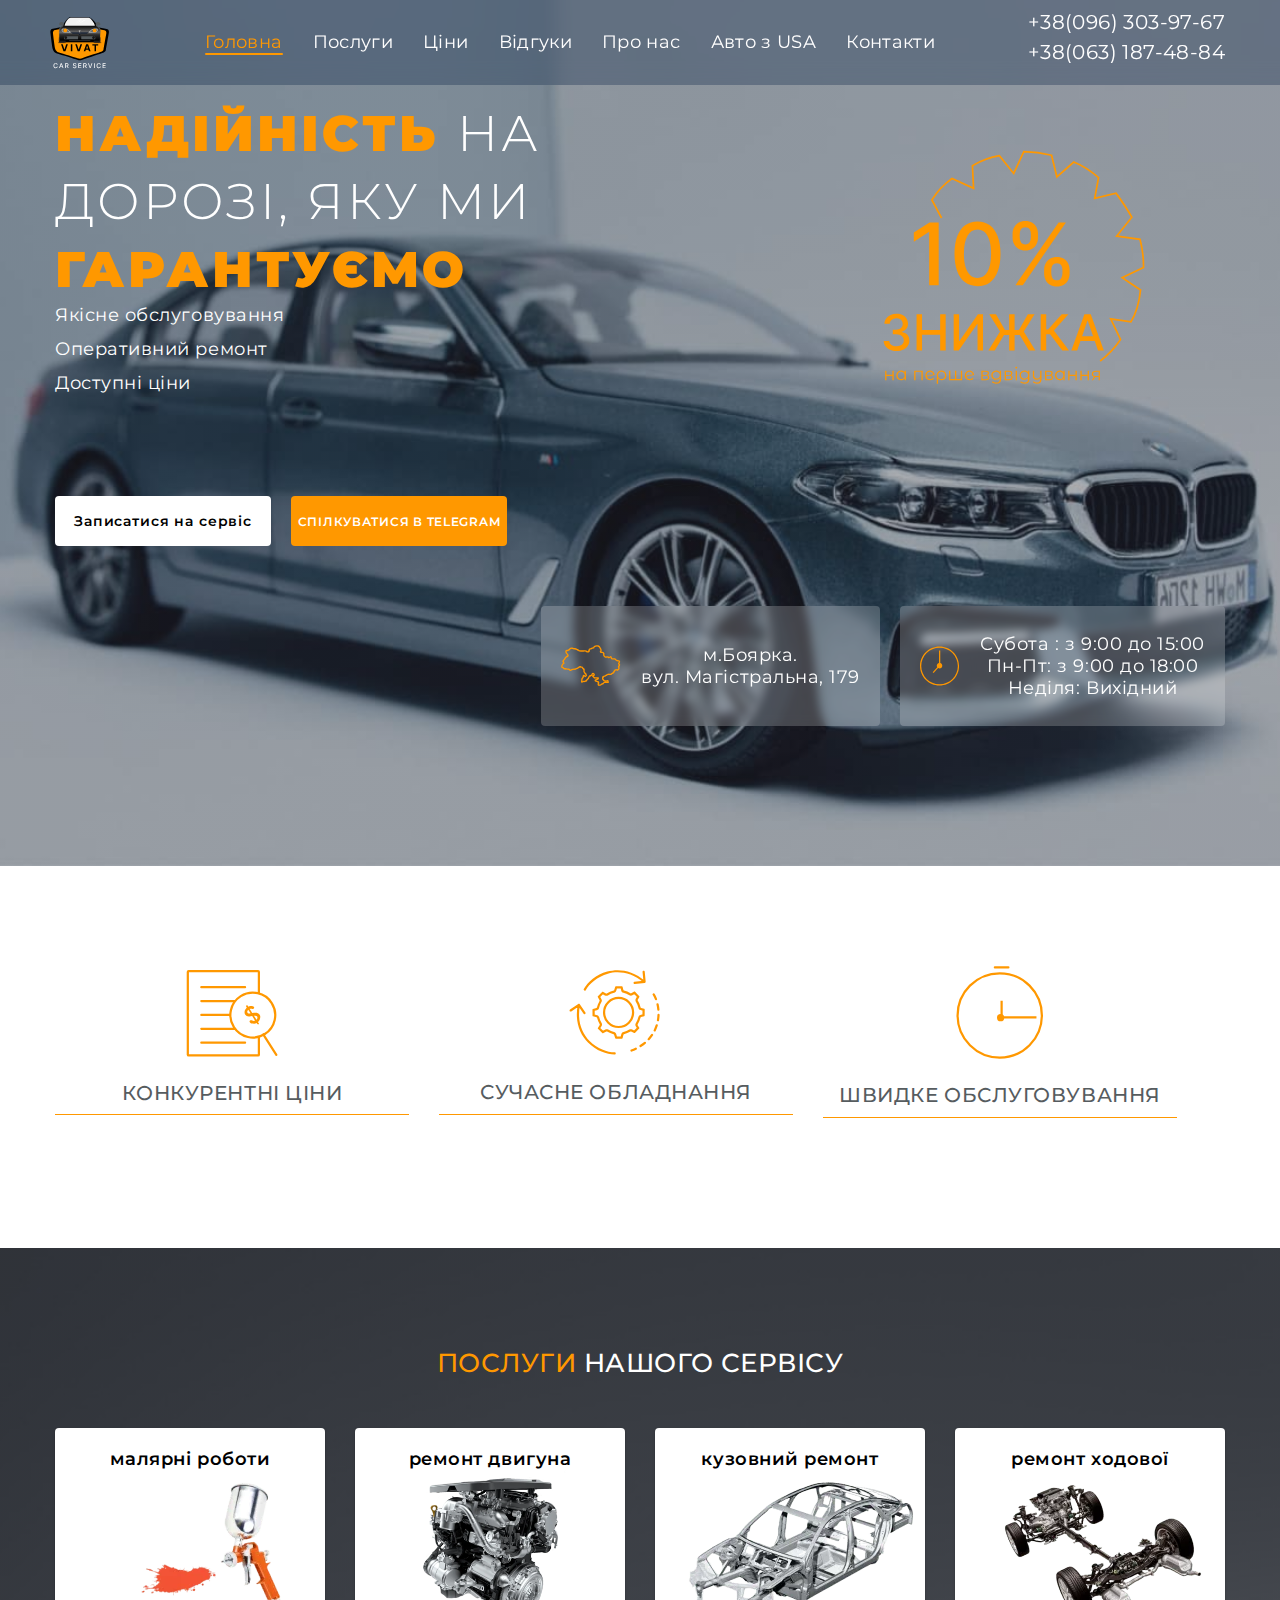
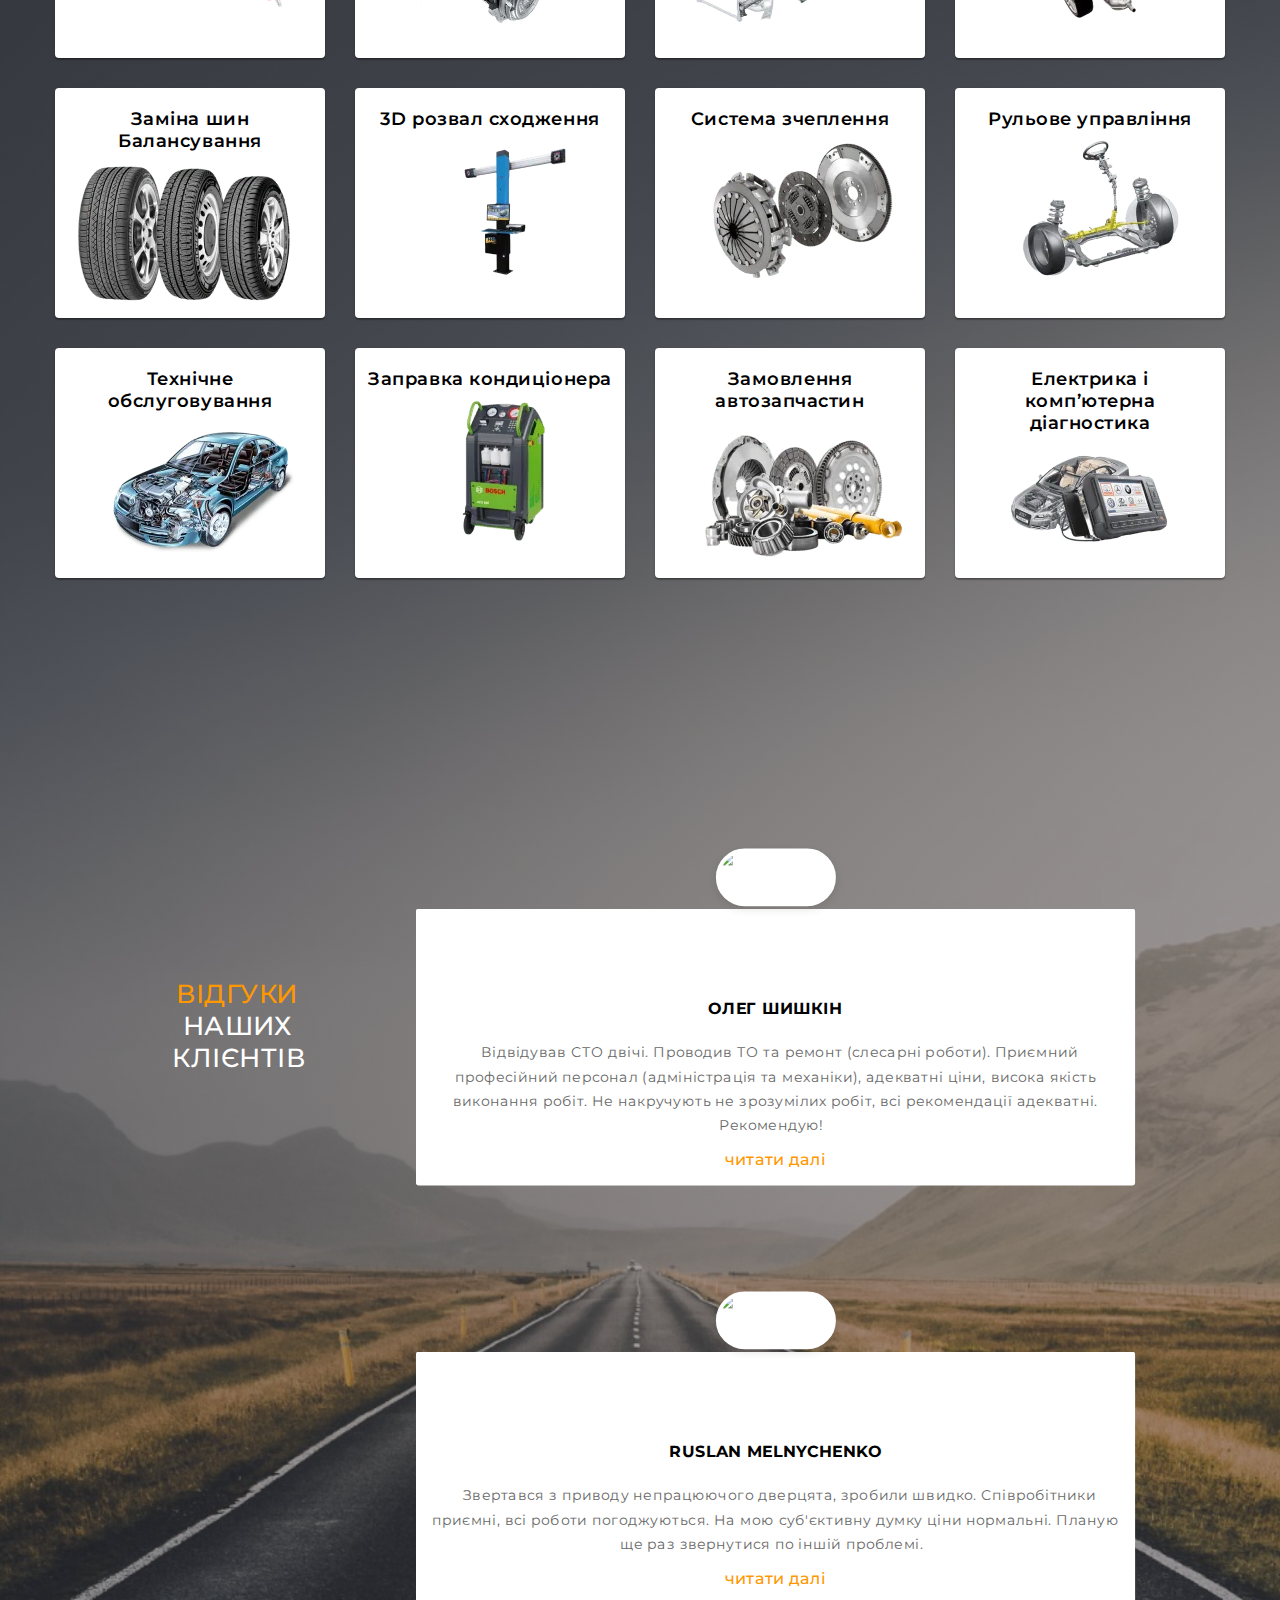
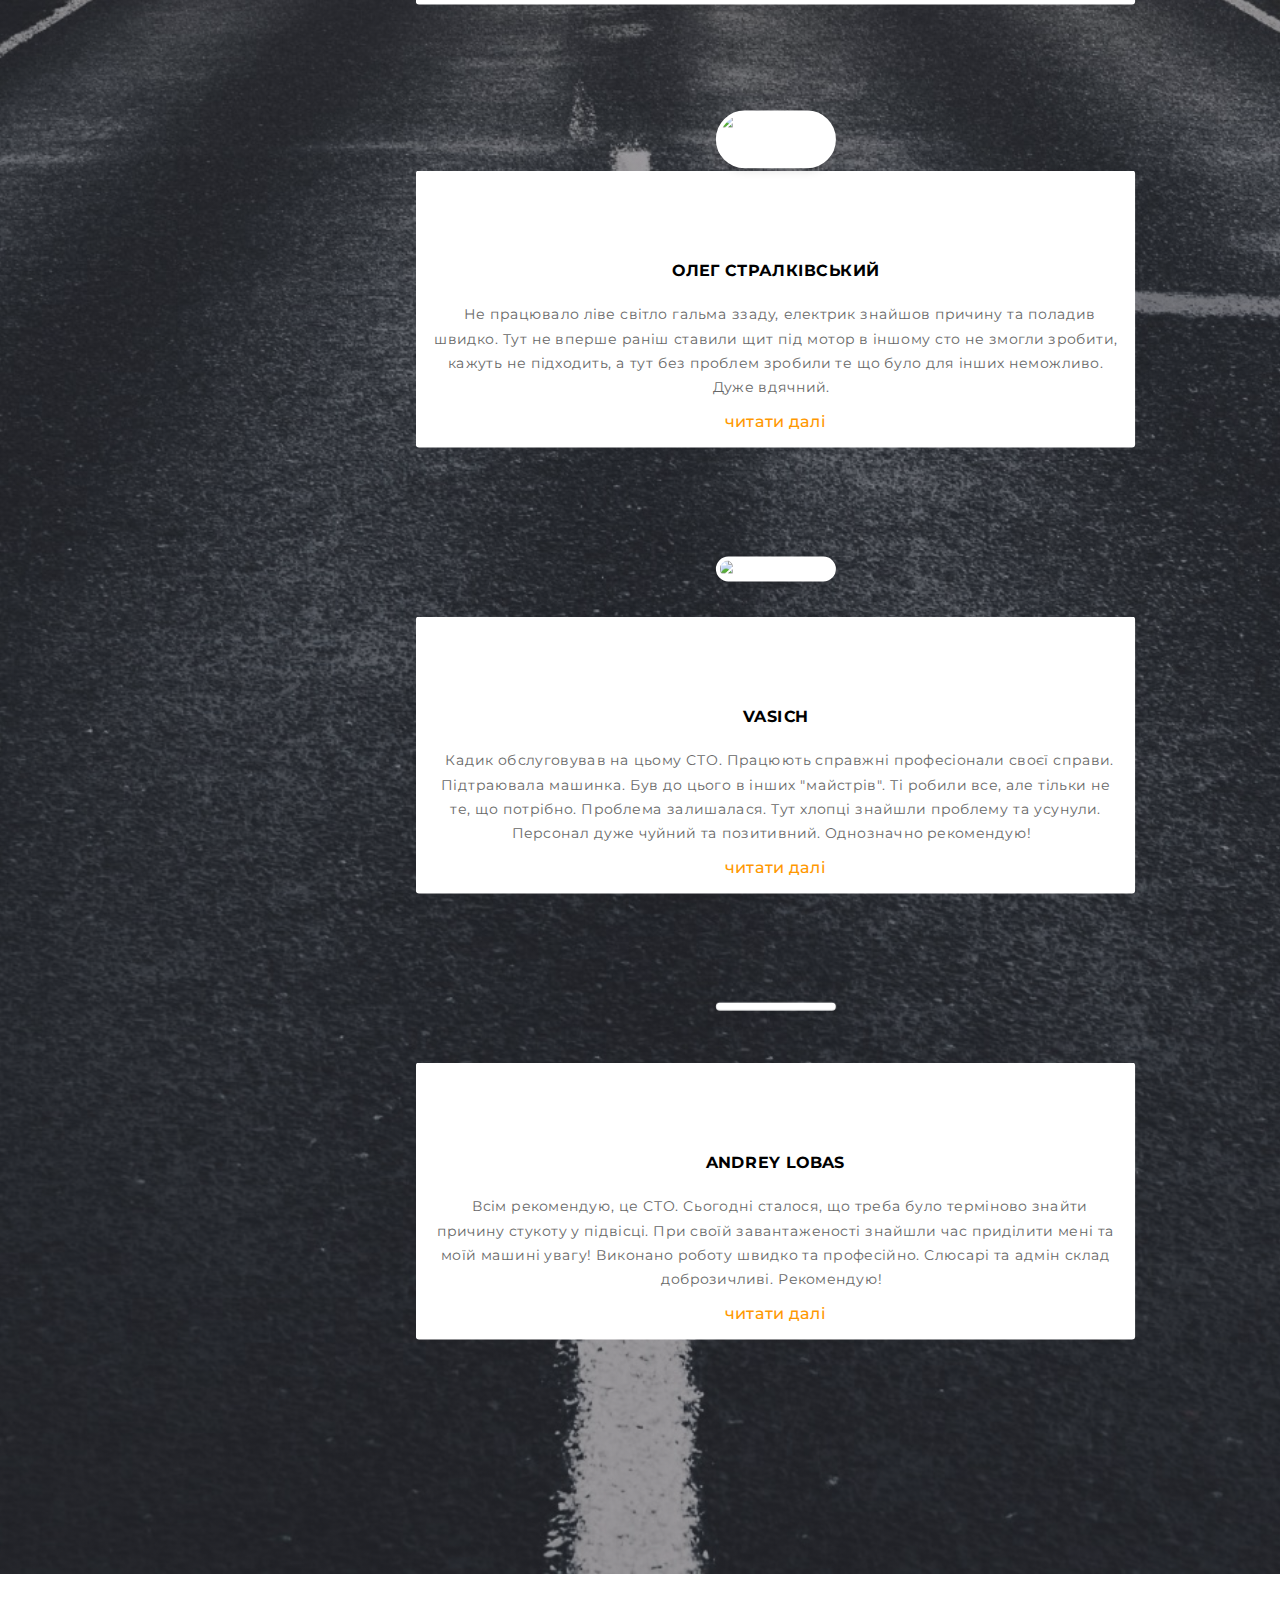
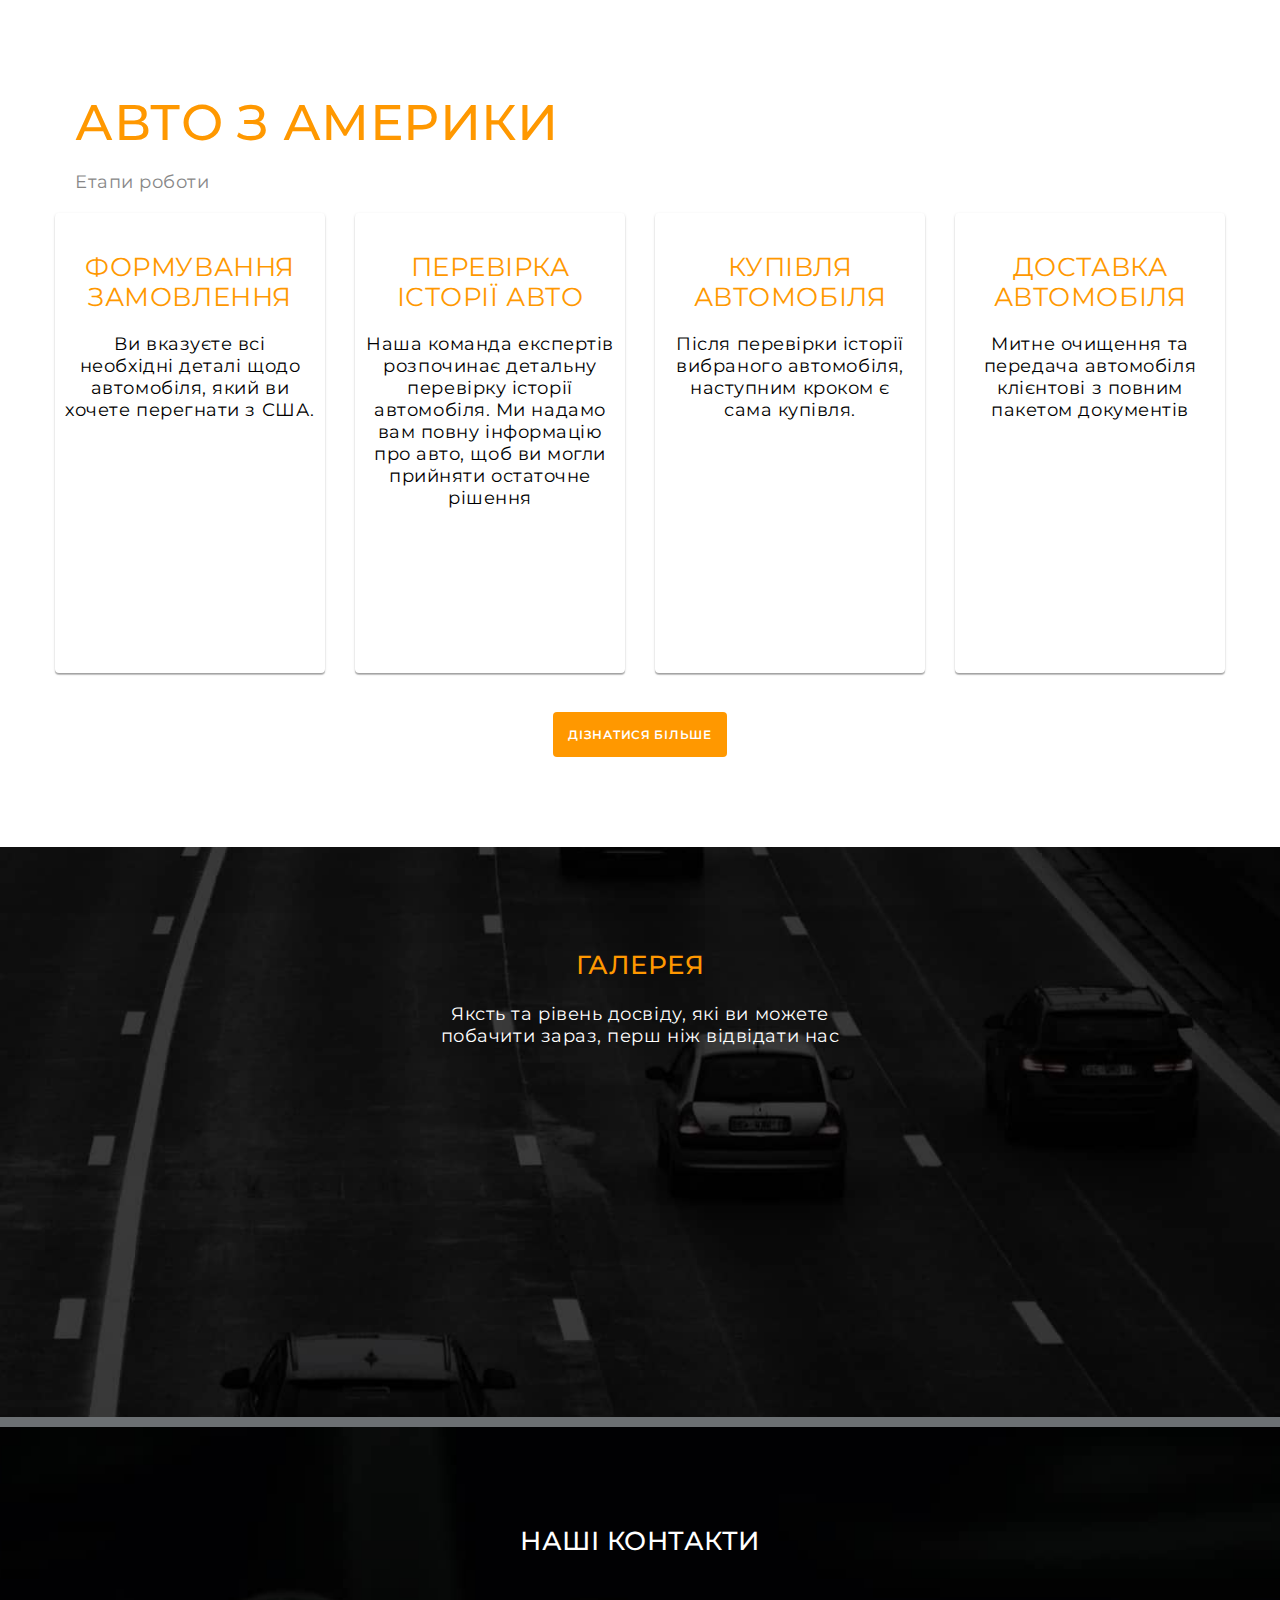
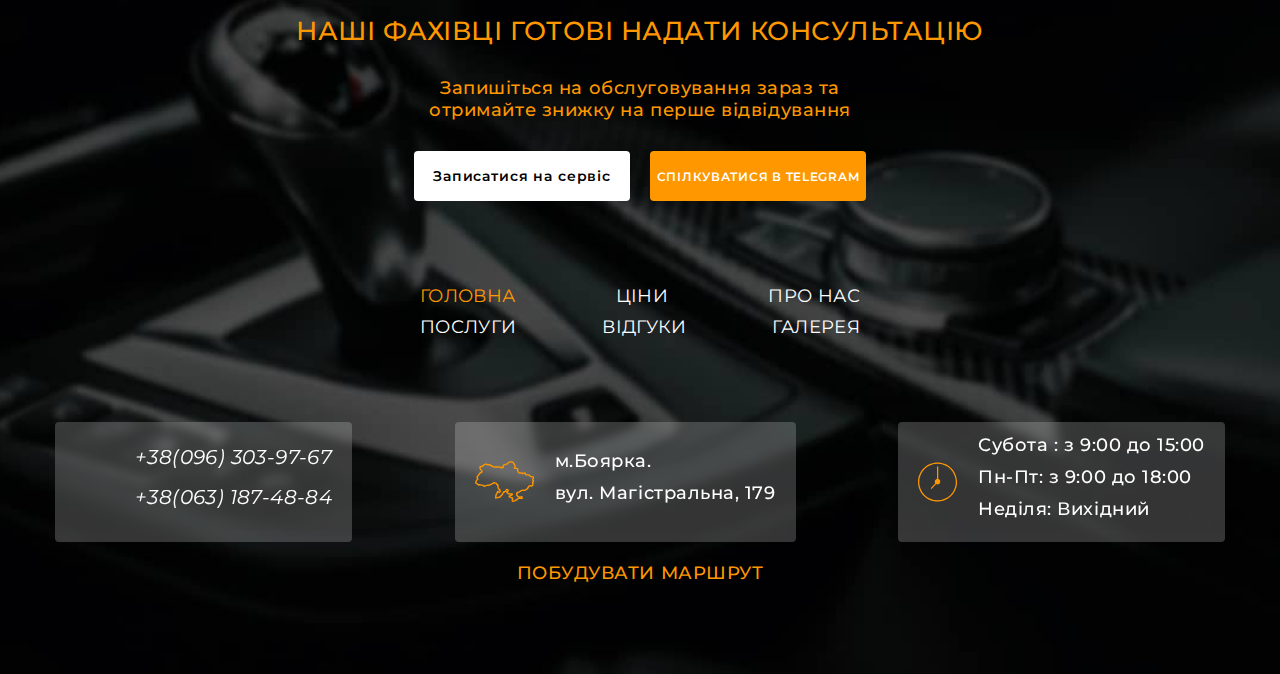
==== commit aba5920e: "edit_for_@karina" ====
--- a/index.html
+++ b/index.html
@@ -400,6 +400,7 @@
                       type="image/webp"
                     />
                     <img
+                      style="margin-left: -20px"
                       width="277"
                       height="142"
                       loading="lazy"
@@ -549,6 +550,7 @@
                       type="image/webp"
                     />
                     <img
+                      style="margin-top: -20px; margin-left: -15px"
                       width="277"
                       height="142"
                       loading="lazy"
@@ -739,7 +741,7 @@
 
           <ul class="service_section-list list">
             <li class="service_section-list__item">
-              <div class="usa_plan_wrapper service_img_container">
+              <div class="service_img_container usa_plan_wrapper">
                 <img
                   loading="lazy"
                   src="./images/svg/offer_usa.svg"
@@ -753,7 +755,7 @@
               </div>
             </li>
             <li class="service_section-list__item">
-              <div class="usa_plan_wrapper service_img_container">
+              <div class="service_img_container usa_plan_wrapper">
                 <img
                   loading="lazy"
                   src="./images/svg/check_usa.svg"
@@ -768,7 +770,7 @@
               </div>
             </li>
             <li class="service_section-list__item">
-              <div class="usa_plan_wrapper service_img_container">
+              <div class="service_img_container usa_plan_wrapper">
                 <img
                   loading="lazy"
                   src="./images/svg/shop_usa.svg"
@@ -782,7 +784,7 @@
               </div>
             </li>
             <li class="service_section-list__item">
-              <div class="usa_plan_wrapper service_img_container">
+              <div class="service_img_container usa_plan_wrapper">
                 <img
                   loading="lazy"
                   src="./images/svg/delivery_usa.svg"
--- a/css/main.min.css
+++ b/css/main.min.css
@@ -1 +1 @@
-:root{--brend-color: #ff9800;--primery-text-color: #fff;--secondary-text-color: #757575;--color-text-dark-theme: #565c5f;--text-paragraph: "Roboto", sans-serif;--color-icon: #afb1b8;--transition-dur-fun: 250ms cubic-bezier(0.4, 0, 0.2, 1)}.visually-hidden{position:absolute;width:1px;height:1px;margin:-1px;border:0;padding:0;white-space:nowrap;clip-path:inset(100%);clip:rect(0 0 0 0);overflow:hidden}.technology__icon,.polity,.modal__btn-close,.button-nav{display:flex;justify-content:center}*,*::after,*::before{box-sizing:inherit}html{scroll-behavior:smooth}h1,h2,h3,h4,h5,p{margin-top:0;margin-bottom:0}h2,h3,h4,h5{font-size:16px;text-transform:uppercase}@media screen and (min-width: 1200px){h2,h3,h4,h5{font-size:26px}}p{font-style:normal;line-height:normal}ul,li{margin-top:0;margin-bottom:0;padding-left:0}.link{text-decoration:none}.list{list-style:none}img{display:block;min-height:100%;height:auto}button{cursor:pointer}.link-active{color:var(--brend-color)}.link-active::after{content:"";position:absolute;display:block;width:100%;height:2px;left:0;bottom:30px;background-color:var(--brend-color);border-radius:2px}html{box-sizing:border-box}body{margin:0;font-family:"Montserrat",Alternates;font-size:18px;font-weight:400;letter-spacing:.03em;color:var(--primery-text-color)}.section{padding-top:100px;padding-bottom:100px}@media screen and (min-width: 1200px){.section{padding-top:100px;padding-bottom:100px}}.container{box-sizing:border-box;width:100%;padding-left:15px;padding-right:15px}@media screen and (min-width: 480px){.container{margin-left:auto;margin-right:auto;width:480px}}@media screen and (min-width: 768px){.container{width:768px}}@media screen and (min-width: 1200px){.container{width:1200px}}.logo__part-color{color:var(--brend-color)}.logo-up{font-family:"Raleway";font-size:24px;font-weight:700;line-height:1.16;color:#000;padding-top:16px;padding-bottom:16px}@media screen and (min-width: 768px){.logo-up{padding-top:26px;padding-bottom:26px;margin-right:87px}}@media screen and (min-width: 1200px){.logo-up{font-size:26px;font-weight:700;line-height:1.19;margin-right:93px;padding-top:24px;padding-bottom:25px;transition:color var(--transition-dur-fun)}}.logo-down-link{display:inline-block;font-style:normal;font-family:"Raleway";font-size:26px;font-weight:700;line-height:1.14;color:#fff;margin-bottom:20px;transition:color var(--transition-dur-fun)}.logo-down-link:hover,.logo-down-link:focus{color:var(--brend-color)}.hero-btn{font-family:"Montserrat";font-style:normal;font-size:14px;font-weight:600;line-height:1.88;align-items:center;text-align:center;letter-spacing:.06em;width:216px;height:50px;border-radius:4px;border-color:rgba(0,0,0,0);margin-bottom:10px;margin-bottom:20px}.button-nav{gap:8px;margin-bottom:50px;margin-right:11px;flex-wrap:wrap;justify-content:flex-start}@media screen and (min-width: 768px){.button-nav{margin-right:0;justify-content:center}}.button-nav__link{font-family:var(--text-paragraph);background:#f5f4fa;padding:6px 22px;border-radius:4px;border:1px solid rgba(0,0,0,0);font-size:16px;font-weight:500;line-height:1.62;text-align:center;letter-spacing:.03em;color:#212121;transition:background-color var(--transition-dur-fun),color var(--transition-dur-fun),box-shadow var(--transition-dur-fun)}.button-nav__link:hover,.button-nav__link:focus{background-color:var(--brend-color);color:var(--color-text-dark-theme);box-shadow:0px 3px 1px rgba(0,0,0,.1),0px 1px 2px rgba(0,0,0,.08),0px 2px 2px rgba(0,0,0,.12);border-radius:4px}.send-btn{padding:10px 28px;width:200px;height:50px;background-color:var(--brend-color);color:var(--color-text-dark-theme);box-shadow:0px 4px 4px rgba(0,0,0,.15);border-radius:4px;border:rgba(0,0,0,0);font-size:16px;font-weight:700;line-height:1.88;display:flex;letter-spacing:.06em;margin-left:auto;margin-right:auto}.write_on_img{width:60px;height:60px}.modal__btn-send{padding:5px;position:relative;top:60px;border-radius:100%;background:var(--brend-color);box-shadow:0px 4px 4px rgba(0,0,0,.15);border-color:rgba(0,0,0,0)}@media screen and (min-width: 768px){.modal__btn-send{scale:1.5;top:75px}}@media screen and (min-width: 1200px){.modal__btn-send{padding:10px;scale:1.6;position:absolute;top:92%;right:45%}}.modal__btn-send:hover{scale:.9;box-shadow:0px 4px 4px rgba(0,0,0,.15)}@media screen and (min-width: 1200px){.modal__btn-send:hover{scale:1.8;box-shadow:0px 4px 4px rgba(0,0,0,.15)}}.button-active{background-color:#fff;transition:background-color var(--transition-dur-fun)}.button-active:hover,.button-active:focus{scale:1.1;background:var(--brend-color);color:var(--text-paragraph);box-shadow:0px 4px 4px rgba(0,0,0,.15)}#scrollToTopBtn{background:url(../images/svg/btn_up.svg);background-size:cover;background-repeat:no-repeat;position:fixed;bottom:10px;right:10px;width:35px;height:35px;border:none;border-radius:50%;opacity:.9;z-index:99}#scrollToTopBtn:hover{background:url(../images/svg/btn_up_hover.svg);background-size:cover;opacity:1}.top_up_img{transform:rotate(90deg);width:50px}.telegram_link{padding:15px 0;text-transform:uppercase;color:var(--primery-text-color);font-size:12px;background-color:var(--brend-color)}.telegram_link:hover{color:var(--brend-color);background-color:var(--primery-text-color)}.brend_color_text{color:var(--brend-color)}.button_container{display:flex;gap:20px;flex-direction:column;align-items:center;margin-bottom:20px}@media screen and (min-width: 1200px){.button_container{flex-direction:row}}#scrollToTopBtn{background:url(../images/svg/btn_up.svg);background-size:cover;background-repeat:no-repeat;position:fixed;bottom:10px;right:10px;width:35px;height:35px;border:none;border-radius:50%;opacity:.9;z-index:99}#scrollToTopBtn:hover{background:url(../images/svg/btn_up_hover.svg);background-size:cover;opacity:1}.top_up_img{transform:rotate(90deg);width:50px}.backdrop{position:fixed;top:0;left:0;width:100%;height:100%;z-index:999;background-color:rgba(0,0,0,.2);transition:opacity var(--transition-dur-fun),visibility var(--transition-dur-fun)}.backdrop.is-hidden{display:none;visibility:hidden;opacity:0;pointer-events:none}.modal{background:rgba(0,0,0,0);background-image:url(../images/svg/modal_bg_mobile.svg);background-repeat:no-repeat;background-size:contain;width:300px;position:absolute;top:50%;left:50%;transform:translate(-50%, -50%);padding:40px;padding-bottom:50px;border-radius:4px;text-align:center}@media screen and (min-width: 350px){.modal{padding-left:15px;padding-right:15px;padding-bottom:50px}}@media screen and (min-width: 768px){.modal{padding:40px;width:80%;background-color:var(--brend-color)}}@media screen and (min-width: 1200px){.modal{padding:40px;text-align:left;background-color:rgba(0,0,0,0);background-image:url(../images/svg/modal_bg.svg);width:840px;padding-bottom:100px;background-size:cover;padding-bottom:150px}}@media screen and (max-width: 450px){.modal{padding-left:15px;padding-right:15px}}.modal__btn-close{zoom:2;position:absolute;top:0;right:0;align-items:center;width:30px;height:30px;border-radius:50%;background:rgba(0,0,0,0);border:none;padding:0;transform:fill var(--transition-dur-fun)}.modal__close-icon{fill:#878787;transition:fill var(--transition-dur-fun)}.modal__btn-close:hover .modal__close-icon,.modal__btn-close:focus .modal__close-icon{fill:var(--primery-text-color)}.modal__cta-title{text-transform:uppercase}.modal__cta-title{font-size:30px;font-weight:300;margin-bottom:12px;text-align:center;line-height:1.15;color:var(--primery-text-color);color:#00193e;font-family:Montserrat Alternates;font-style:normal;line-height:140%;text-transform:uppercase}@media screen and (min-width: 768px){.modal__cta-title{font-size:37px;font-weight:300}}.modal__label-title{text-align:center;color:#00193e;font-style:normal;line-height:normal;padding-bottom:10px;font-size:15px;font-weight:500}@media screen and (min-width: 1200px){.modal__label-title{text-align:left;font-size:15px;font-weight:500}}.modal__input-name,.modal__input-phone,.modal__input-mail{display:block;width:100%;height:46px;border:1px solid rgba(33,33,33,.2);border-radius:4px;padding-left:15px;outline:none;transition:border-color var(--transition-dur-fun)}.modal__input-name:focus-within,.modal__input-phone:focus-within,.modal__input-mail:focus-within{border-color:var(--brend-color)}.modal__input-position{margin-top:5px;display:block;position:relative;margin-bottom:20px}.modal__input-position:focus-within{fill:var(--brend-color)}.modal__icon-input{position:absolute;top:0;left:0;width:18px;height:18px;margin:11px;transition:fill var(--transition-dur-fun)}.user-name{display:block;margin-bottom:10px}.modal__input-coment{width:100%;height:50px;padding:16px;outline:none}.modal__input-coment:focus-within{border-color:var(--brend-color)}.modal__input-coment::placeholder{font-size:12px;line-height:1.16;letter-spacing:.01em;color:rgba(117,117,117,.5)}textarea{display:block;resize:none;border:1px solid rgba(33,33,33,.2);border-radius:4px;margin-bottom:20px}.polity{text-align:left;align-items:center;font-family:"Roboto";font-style:normal;margin-bottom:30px;font-size:12px;font-weight:400;line-height:1.71;letter-spacing:.03em;color:var(--secondary-text-color)}@media screen and (min-width: 1200px){.polity{font-size:14px}}.checkbox-title{font-family:"Roboto";font-style:normal;font-size:14px;font-weight:400;line-height:1.71;color:#757575}.checkbox__link{color:var(--brend-color)}.checkbox__icon{display:inline-block;width:16px;height:15px;margin-right:7px;border:2px solid var(--primery-text-color);border-radius:2px}.checkbox:checked+.checkbox__icon{border-color:var(--brend-color);background-color:var(--brend-color);background-image:url(../images/icon-check.svg);background-size:contain;background-repeat:no-repeat;background-origin:border-box}.centre{align-items:center;justify-content:center;text-align:center}.notification{text-align:center;display:flex;align-items:center;justify-content:center;opacity:.9;width:100%;height:100%;position:fixed;top:0;left:50%;transform:translateX(-50%);background-color:var(--brend-color);color:var(--primery-text-color);padding:10px 20px;border-radius:5px;box-shadow:0 2px 10px rgba(0,0,0,.1);z-index:10000;font-size:26px;text-transform:uppercase}.mobile-menu{opacity:0;position:fixed;top:0;left:0;z-index:99;width:100%;height:100%;background:#565c5f;backdrop-filter:blur(10px);transform:translateY(-1500px);pointer-events:none;overflow-y:hidden}@media screen and (min-width: 768px){.mobile-menu{display:none}}.mobile-menu-list{display:flex;gap:5px;flex-direction:column}.mobile-menu__link{font-weight:500;font-size:30px;line-height:1.17;letter-spacing:.02em;color:var(--primery-text-color)}.mobile-menu__container{height:100%;position:relative;padding-left:40px;padding-top:48px;padding-bottom:48px;display:flex;flex-direction:column}.mobile-menu__close-btn{position:absolute;top:20px;right:14px;border:none;padding:0;line-height:0;background-color:rgba(0,0,0,0)}.mobile-menu__close-icon{width:50px;height:50px;scale:1.2;fill:var(--brend-color);transition:fill var(--transition-dur-fun)}.mobile-menu__close-btn:hover .mobile-menu__close-icon,.mobile-menu__close-btn:focus .mobile-menu__close-icon{fill:var(--brend-color)}.mobile-menu{transition:opacity .5s,visibility .5s,transform .5s}.mobile-menu.is-open{opacity:1;pointer-events:auto;transform:translateY(0px)}.mobile-menu.is-open .header-header{backdrop-filter:none !important}.current{color:var(--brend-color)}.mobile-list-contact{display:flex;flex-direction:column;margin-top:auto}.mobile-list-contact__link-phone{font-weight:500;font-size:20px;line-height:1.17;letter-spacing:.02em;color:var(--primery-text-color)}@media screen and (max-width: 360px){.mobile-list-contact__link-phone{font-size:24px}}.logo-up_icon{width:50px;height:45px}@media screen and (min-width: 768px){.logo-up_icon{scale:1.2;margin-right:100px}}.mobile-list-contact__link-mail{font-weight:500;font-size:24px;line-height:1.17;letter-spacing:.02em;color:var(--secondary-text-color)}.mobile-menu__item{margin-bottom:20px}.mobile-list-contact__item{margin-bottom:10px}.heading{text-align:center;padding:20px 0;max-width:750px;margin:0 auto}.heading h2{position:relative;font-weight:600;font-family:"Dosis",sans-serif;text-transform:uppercase;padding:0 0 10px;color:#231f20}.heading h2:before{position:absolute;content:"";height:1px;width:150px;background:#ffbe00;left:0;right:0;bottom:1px;margin:auto}.heading h2:after{content:"";height:3px;width:50px;background:#3c377b;position:absolute;left:0;right:0;margin:auto;bottom:0}.img-fluid{width:100%}.slick-prev{background-image:url(../images/svg/arrow_prew.svg)}.slick-prev:hover{background-image:url(../images/arrow_prew_hover.svg)}.slick-next{background-image:url(../images/arrow_next.svg)}.slick-next:hover{background-image:url(../images/arrow_next_hover.svg)}@media(max-width: 1200px){.slider_container{width:100%}.slick-arrow{display:none}}.vivat-header{background:rgba(0,25,62,.3);backdrop-filter:blur(10px);position:fixed;width:100%;z-index:999;padding-top:10px;padding-bottom:16px}@media screen and (min-width: 768px){.vivat-header{padding-top:0;padding-bottom:0}}.vivat-header__conteiner{display:flex;align-items:center;justify-content:space-between;padding-left:15px;padding-right:15px}@media screen and (min-width: 768px){.vivat-header .container{display:flex;align-items:center}.vivat-header a:hover,.vivat-header a:focus{color:var(--brend-color)}}@media screen and (min-width: 768px){.menu-nav{display:flex;align-items:center}}.menu-nav-list{display:none}@media screen and (min-width: 768px){.menu-nav-list{display:flex;gap:10px}}@media screen and (min-width: 1200px){.menu-nav-list{display:flex;gap:30px}}@media screen and (min-width: 768px){.menu-nav__link{font-size:12px;font-weight:400;display:inline-block;color:var(--primery-text-color);font-weight:500;line-height:1.14;letter-spacing:.02em;padding-top:32px;padding-bottom:32px;transition:color var(--transition-dur-fun);position:relative}}@media screen and (min-width: 1200px){.menu-nav__link{font-size:18px;font-weight:400;line-height:1.14;letter-spacing:.02em;padding-top:32px;padding-bottom:32px;transition:color var(--transition-dur-fun);position:relative}}.list-contact{display:flex;gap:5px;flex-direction:column}@media screen and (min-width: 768px){.list-contact{font-size:14px;font-weight:400;display:block}}@media screen and (min-width: 1200px){.list-contact{display:flex;flex-direction:column;justify-content:center;align-items:center;margin-left:auto}}.list-contact__item{margin-bottom:10px}.list-contact-link{color:var(--primery-text-color);font-weight:500;line-height:1.14px;letter-spacing:.02em}@media screen and (min-width: 768px){.list-contact-link{font-size:12px}}@media screen and (min-width: 1200px){.list-contact-link{font-size:20px;font-weight:400;padding:7px 0;display:flex;justify-content:center;align-items:center;transition:color var(--transition-dur-fun)}}@media screen and (min-width: 768px){.header-contact-phone,.header-contact-mail{margin-right:10px;fill:currentColor}}.open-mobile-menu-btn{border:none;background-color:rgba(0,0,0,0);padding:0;line-height:0;margin-right:5px}.open-mobile-menu-btn img{width:40px;height:40px}@media screen and (min-width: 768px){.open-mobile-menu-btn{display:none}}.hero{padding-top:100px;background-image:linear-gradient(rgba(47, 48, 58, 0.4), rgba(47, 48, 58, 0.4)),url(../images/bg/hero-bg-mobile.jpg);background-size:cover;background-repeat:no-repeat;background-position:center;background-color:#2f303a;text-align:center}@media screen and (min-width: 768px){.hero{background-image:linear-gradient(rgba(47, 48, 58, 0.4), rgba(47, 48, 58, 0.4)),url(../images/bg/hero-bg-tablet.jpg);padding:118px 0}}@media screen and (min-width: 1200px){.hero{background-image:linear-gradient(rgba(47, 48, 58, 0.4), rgba(47, 48, 58, 0.4)),url(../images/bg/hero-bg-desktop.jpg);padding:100px 0;max-width:1600px;margin:0 auto}}@media screen and (min-device-pixel-ratio: 2)and (max-width: 767px),screen and (min-resolution: 192dpi)and (max-width: 767px),screen and (min-resolution: 2dppx)and (max-width: 767px){.hero{background-image:linear-gradient(rgba(47, 48, 58, 0.4), rgba(47, 48, 58, 0.4)),url(../images/bg/hero-bg-mobile@2x.jpg)}}@media screen and (min-device-pixel-ratio: 2)and (min-width: 768px),screen and (min-resolution: 192dpi)and (min-width: 768px),screen and (min-resolution: 2dppx)and (min-width: 768px){.hero{background-image:linear-gradient(rgba(47, 48, 58, 0.4), rgba(47, 48, 58, 0.4)),url(../images/bg/hero-bg-tablet@2x.jpg)}}@media screen and (min-device-pixel-ratio: 2)and (min-width: 1200px),screen and (min-resolution: 192dpi)and (min-width: 1200px),screen and (min-resolution: 2dppx)and (min-width: 1200px){.hero{background-image:linear-gradient(rgba(47, 48, 58, 0.4), rgba(47, 48, 58, 0.4)),url(../images/bg/hero-bg-desktop@2x.jpg)}}.hero__title{text-align:center;margin-top:15px;color:var(--primery-text-color);font-size:26px;font-weight:500;line-height:1.62;margin:0 auto;letter-spacing:.06em;text-transform:uppercase}@media screen and (min-width: 768px){.hero__title{text-align:center;width:360px}}@media screen and (min-width: 1200px){.hero__title{font-size:50px;font-weight:900;line-height:1.36;margin:0;text-align:start;width:500px}}.hero__title_sub{text-align:center}@media screen and (min-width: 1200px){.hero__title_sub{text-align:start;margin-bottom:80px}}.hero__title_sub li{margin-bottom:12px}.hero__title_sub_wrapper{display:flex;justify-content:center;flex-direction:column;margin-bottom:10px}@media screen and (min-width: 1200px){.hero__title_sub_wrapper{flex-direction:row;justify-content:space-between}}.hero_address_wrapper{display:flex;gap:20px;align-items:center;padding:20px;border-radius:4px;background:rgba(255,255,255,.2);backdrop-filter:blur(5px);margin:0 auto 20px;max-width:400px}@media screen and (min-width: 1200px){.hero_address_wrapper{margin:20px 0;height:120px}}.hero_address_wrapper a{color:var(--primery-text-color)}@media screen and (min-width: 1200px){.hero_address_container{display:flex;flex-direction:row;justify-content:flex-end;gap:20px;margin:20px 0}}.hero_discount_img_mobile{position:relative;width:80px;right:-75%;margin-top:-50px}@media screen and (min-width: 1200px){.hero_discount_img_mobile{display:none}}.hero_discount_img_desktop{display:none}@media screen and (min-width: 1200px){.hero_discount_img_desktop{display:block;margin-top:-275px;margin-right:-50px}}@media(max-width: 1300px){.hero_discount_img_desktop{margin-right:50px}}.technology{text-align:center}@media screen and (min-width: 768px){.technology{text-align:start}}.technology h2{margin:0 auto}.technology-list{display:flex;flex-direction:column;align-items:center;gap:30px;flex-wrap:wrap}@media screen and (min-width: 1200px){.technology-list{flex-wrap:nowrap;flex-direction:row}}.technology__icon{flex-direction:column;align-items:center;box-sizing:border-box;border-bottom:1px solid var(--brend-color);margin-bottom:30px;width:100%}.technology__icon-pick{width:70px;height:70px}.technology-list__item{width:100%}@media screen and (min-width: 768px){.technology-list__item{width:354px}}.technology__title{font-size:20px;font-weight:500;line-height:1.14;text-transform:uppercase;font-size:20px;margin-bottom:10px;color:var(--color-text-dark-theme)}.technology__paragraph{line-height:1.71;color:var(--secondary-text-color)}.technology__icon__img{margin-bottom:25px}.service_section{text-align:center;background-color:#2f303a;background-image:linear-gradient(rgba(47, 48, 58, 0.7), rgba(47, 48, 58, 0.7)),url(../images/bg/service_bg_mobile.jpg);background-size:cover;background-position:center;background-repeat:no-repeat}@media screen and (min-width: 1200px){.service_section{background-image:linear-gradient(rgba(47, 48, 58, 0.4), rgba(47, 48, 58, 0.4)),url(../images/bg/service_bg_desktop.jpg)}}.service_section__title{font-size:26px;font-weight:500;color:var(--primery-text-color);line-height:1.16;margin-bottom:50px}.service_section-list{align-items:center;justify-content:center;display:flex;flex-wrap:wrap}@media screen and (min-width: 768px){.service_section-list{gap:30px}}.service_section-list__item{box-sizing:content-box;margin-bottom:30px;background:#fff;box-shadow:0px 1px 3px rgba(0,0,0,.12),0px 1px 1px rgba(0,0,0,.14),0px 2px 1px rgba(0,0,0,.2);border-radius:4px}@media screen and (min-width: 768px){.service_section-list__item{width:calc(100% - 30px)/2;margin-bottom:0}}.service_section-list__img{max-width:100%}@media screen and (min-width: 768px){.service_section-list__img{max-width:354px}}@media screen and (min-width: 1200px){.service_section-list__img{max-width:370px}}.service_link{padding:10px 0;text-decoration:none;color:#000}.service_link:hover .service_img_container{background-color:var(--brend-color);color:#fff;box-shadow:0px 0px 5px 0px rgba(255,255,255,.75)}.service_img{min-height:auto !important}.service_img_container{box-sizing:border-box;padding:10px;width:315px}@media screen and (min-width: 768px){.service_img_container{width:280px}}@media screen and (min-width: 1200px){.service_img_container{width:270px;height:220px}}.service_img_title{font-size:18px;font-weight:600;margin-bottom:10px}.engine_img{zoom:.18;margin:0 auto;scale:1.5}@media screen and (min-width: 1200px){.engine_img{margin-top:25px}}.testimonial .testimonial .slick-slide .slick-active{height:350px !important}.testimonial h3{font-size:20px;color:#000;height:50px;display:flex;justify-content:center;align-items:center}.testimonial_link{font-size:20px;font-weight:500;color:var(--brend-color)}.testimonial_link:hover{border-bottom:2px solid var(--brend-color)}.usa{background:url(../images/bg/usa_bg_mobile.png);background-size:auto;background-repeat:unset;background-position:bottom;background-color:#efefef;text-align:center;color:#000}.usa .container{padding-left:30px;padding-right:30px}@media screen and (min-width: 768px){.usa .container{padding-left:15px;padding-right:15px}}@media screen and (min-width: 768px){.usa{background:linear-gradient(rgba(255, 255, 255, 0.5), rgba(255, 255, 255, 0.5)),url(../images/bg/usa_bg.png);background-size:cover;background-repeat:no-repeat;background-position:center;background-attachment:fixed}}.usa_text_wrapper{color:#878787;text-align:start;padding:20px}.usa_text_wrapper h3{font-size:50px;font-weight:500;text-shadow:0px 0px 1px var(--primery-text-color);margin-bottom:20px}.usa_plan_wrapper{box-sizing:border-box;display:flex;flex-direction:column;align-items:center;text-align:center;padding:20px}@media screen and (min-width: 768px){.usa_plan_wrapper{width:270px}}@media screen and (min-width: 1200px){.usa_plan_wrapper{width:270px;height:490px}}.usa_plan_wrapper img{width:100px;min-height:auto;margin-bottom:20px}@media screen and (min-width: 768px){.usa_plan_wrapper img{width:auto}}.usa_plan_wrapper h4{margin-bottom:20px;color:var(--brend-color);text-transform:uppercase}@media screen and (min-width: 1200px){.usa_plan_wrapper h4{font-size:26px;font-weight:400}}.usa_plan_wrapper ul{margin-bottom:50px}.usa_plan_paragraph{display:none}@media screen and (min-width: 1200px){.usa_plan_paragraph{display:block}}.usa_btn_read_more{margin-top:50px;border-radius:4px;padding:10px 20px;color:#000;font-size:14px;font-weight:600;opacity:.9;background-color:var(--brend-color)}.usa_btn_read_more:hover{opacity:1;color:var(--primery-text-color)}.gallery{border-bottom:10px solid #6c7073;padding-bottom:200px;background-image:url(../images/bg/gallery_bg.jpg);background-size:cover;background-repeat:no-repeat;background-position:center;background-color:#2f303a;text-align:center}.gallery_title{font-family:"Montserrat";font-size:26px;font-weight:500;font-style:normal;line-height:140%;text-transform:uppercase;text-align:center}.gallery_text{font-family:"Montserrat";max-width:450px;margin:20px auto;margin-bottom:50px}.about{padding-bottom:60px;background-image:url(../images/bg/about_bg_desktop.jpg);background-size:cover;background-repeat:no-repeat;background-position:center;background-color:#2f303a;text-align:center}.about h1{font-family:Montserrat;font-style:normal;line-height:140%;text-transform:uppercase}@media screen and (min-width: 1200px){.about h1{text-align:start;font-size:50px;font-weight:600}}.about p{font-style:normal;line-height:normal}@media screen and (min-width: 1200px){.about p{max-width:500px;text-align:start}}@media screen and (min-width: 1200px){.about .container{display:flex;justify-content:space-between}}@media screen and (min-width: 1200px){.about_title_wrapper{width:50%;margin-bottom:50px}}@media screen and (min-width: 1200px){.about_title_wrapper_text{display:flex;align-items:flex-end;padding-left:200px}}.about_title_wrapper_text p{width:100%;font-style:normal;line-height:normal;text-transform:uppercase;padding:20px;padding-right:0;border-left:1px solid var(--brend-color)}.about_title_wrapper button{margin-top:50px;background-color:var(--brend-color)}@media screen and (min-width: 1200px){.about_description .container{display:flex;gap:60px;justify-content:space-between}}.about_description_img{width:100%;margin-bottom:30px}@media screen and (min-width: 1200px){.about_description_img{margin-right:60px}}.about_description_text{display:flex;flex-direction:column;justify-content:space-between}.about_description p{color:#00193e;text-align:center;font-style:normal;line-height:140%;text-transform:uppercase;margin-bottom:20px}@media screen and (min-width: 1200px){.about_description p{text-align:start;font-size:26px;font-weight:500}}.about_difference{padding-bottom:60px;text-align:center;background-image:url(../images/bg/difference.jpg);background-size:cover;background-repeat:no-repeat;background-position:center;background-color:#2f303a}.about_difference_wrapper{margin-bottom:20px;background-color:#fff;display:flex;justify-content:center;padding:30px 20px;flex-wrap:wrap}@media screen and (min-width: 1200px){.about_difference_wrapper{flex-direction:row;flex-wrap:nowrap;justify-content:center;width:470px;text-align:start;gap:30px}}.about_difference h2{margin-bottom:30px;color:#00193e;font-style:normal;line-height:140%;text-transform:uppercase;display:inline-block;border-bottom:1px solid var(--brend-color)}@media screen and (min-width: 1200px){.about_difference h2{font-size:50px;font-weight:600;margin-bottom:50px}}.about_difference_list{color:#00193e;display:flex;gap:30px;justify-content:center;flex-wrap:wrap}.about_difference_list img{margin-bottom:20px}.about_difference_list h3{color:#000;font-family:Montserrat;font-size:18px;font-weight:400;text-align:center;font-style:normal;line-height:normal;text-transform:uppercase;margin-bottom:20px}@media screen and (min-width: 1200px){.about_difference_list h3{text-align:start}}.about_bonus{text-align:center;color:#000}.about_partners{background-color:#efefef;font-family:Montserrat;text-align:center;color:#00193e;font-style:normal;line-height:normal;text-transform:uppercase}.about_partners h3{font-size:50px;font-weight:600;line-height:140%}.about_partners p{margin-bottom:30px}.about_partners ul{width:100%;display:block;margin:0 auto}@media screen and (min-width: 1200px){.about_partners ul{display:flex;gap:30px;flex-wrap:wrap;width:750px;justify-content:space-evenly;flex-wrap:wrap;align-items:center}}.about_partners ul li{margin-bottom:30px}.about_partners ul li img{margin:0 auto;max-width:100%}.vivat-footer{background-image:url(../images/bg/footer_bg.jpg);background-size:cover;background-repeat:no-repeat;background-position:center;background-color:#2f303a;padding-top:100px;padding-bottom:60px;display:block;text-align:center}@media screen and (min-width: 768px){.vivat-footer .container{text-align:center;flex-wrap:wrap;gap:60px;column-gap:165px;justify-content:center}}@media screen and (min-width: 1200px){.vivat-footer .container{align-items:baseline;column-gap:normal}.vivat-footer .button_container{justify-content:center}}.vivat-footer p{margin:0 auto;max-width:500px}.vivat-footer h2,.vivat-footer h3,.vivat-footer p{margin-bottom:30px;font-weight:500}.vivat-footer .menu-nav{justify-content:center}.vivat-footer h2{margin-bottom:60px}.footer-address{text-align:center}@media screen and (min-width: 1200px){.footer-address{display:flex;justify-content:space-between;text-align:left}}.footer-address p{text-align:start;margin-bottom:10px}.address{font-style:normal}.address-nav-link{display:inline-block;line-height:1.71;color:var(--primery-text-color)}.address-link{display:inline-block;line-height:1.71;color:rgba(255,255,255,.9);transition:color var(--transition-dur-fun)}.address-link:hover,.address-link:focus{color:var(--brend-color)}.vivat-footer .menu-nav-list{flex-wrap:wrap;justify-content:space-between;max-width:500px;gap:20px}.address__item:not(:last-child){margin-bottom:9px}@media screen and (min-width: 1200px){.mobile_footer_menu{display:none}}.mobile_footer_menu a{color:var(--primery-text-color);text-transform:uppercase}.mobile_footer_menu ul{display:flex;flex-wrap:wrap;justify-content:space-between;margin-bottom:10px}.mobile_footer_menu ul li{margin:10px}@media(min-width: 320px)and (max-width: 363px){.mobile_footer_menu{width:280px}}@media(min-width: 450px)and (max-width: 767px){.mobile_footer_menu{width:420px}}.desktop_footer_menu{display:none}@media screen and (min-width: 1200px){.desktop_footer_menu{display:block}}.desktop_footer_menu ul{display:flex;flex-wrap:wrap;justify-content:space-between;width:450px}.desktop_footer_menu ul a{text-transform:uppercase;padding:5px}.desktop_footer_menu a:hover{color:var(--brend-color)}.directory{text-transform:uppercase;color:var(--brend-color)}.directory:hover{color:var(--primery-text-color)}.footer_wrapper_menu{display:flex;flex-direction:column;align-items:center;margin:60px 0}.usa_cars{background-image:linear-gradient(rgba(47, 48, 58, 0.4), rgba(47, 48, 58, 0.4)),url(../images/bg/usa_hero_bg_mobile.jpg);background-size:cover;background-repeat:no-repeat;background-position:center;background-color:#2f303a;text-align:center}.usa_cars p{margin-top:10px;margin-bottom:40px}@media screen and (min-width: 768px){.usa_cars p{width:90%}}@media screen and (min-width: 1200px){.usa_cars p{width:100%;max-width:450px;text-align:start;font-style:normal;line-height:normal}}@media screen and (min-width: 768px){.usa_cars .container{display:flex;justify-content:space-around}}.usa_cars__title{width:240px;box-sizing:border-box;text-align:start;margin-top:15px;font-size:30px;font-weight:600;margin:0 auto;letter-spacing:.06em;text-transform:uppercase;font-style:normal;line-height:140%}@media screen and (min-width: 768px){.usa_cars__title{text-align:center;width:360px}}@media screen and (min-width: 1200px){.usa_cars__title{font-size:50px;font-weight:900;line-height:1.36;margin:0;text-align:start}}.usa_cars__title_wrapper{display:flex;align-items:flex-end}.usa_cars_offer_mobile{position:relative;top:-5px;font-size:14px;font-weight:400;color:var(--primery-text-color);border:1px solid var(--brend-color);border-radius:50px;padding:10px;text-transform:none}@media screen and (min-width: 1200px){.usa_cars_offer_mobile{display:none}}.usa_cars_offer_mobile_desktop{display:none}@media screen and (min-width: 1200px){.usa_cars_offer_mobile_desktop{text-transform:uppercase;position:relative;top:-15px;font-size:14px;font-weight:400;color:var(--primery-text-color);border:1px solid var(--brend-color);border-radius:50px;padding:10px;display:block}}.usa_cars_form{box-sizing:border-box;border-radius:4px;background:rgba(255,255,255,.2);backdrop-filter:blur(2px);padding:20px;width:100%;margin:0 auto}@media screen and (min-width: 768px){.usa_cars_form{width:340px;padding:30px}}.usa_cars_form_wrapper{padding:20px;text-align:center}.usa_cars_form_text{font-size:16px;margin-bottom:10px !important;text-transform:uppercase}@media screen and (min-width: 768px){.usa_cars_form_text{font-size:26px;margin-bottom:30px !important}}.usa_cars_discount_mobile{font-size:30px;font-weight:900;font-family:Montserrat}.usa_cars_discount_mobile_text{font-weight:400;text-transform:uppercase}@media screen and (min-width: 768px){.usa_cars_discount_mobile_text{display:none}}.usa_cars_discount_mobile_text_desktop{display:none;font-size:26px;font-weight:500;font-style:normal;line-height:140%;text-transform:uppercase}@media screen and (min-width: 1200px){.usa_cars_discount_mobile_text_desktop{display:block}}.usa_cars_discount_mobile_text_desktop span{font-size:50px;font-weight:600}.usa_cars_delivery{text-align:center;background:linear-gradient(rgba(255, 255, 255, 0.5), rgba(255, 255, 255, 0.5)),url(../images/bg/usa_bg.png);background-repeat:no-repeat;background-position:center;color:#000}@media screen and (min-width: 1200px){.usa_cars_delivery{background-repeat:no-repeat;background-position:center;background-attachment:fixed;background-size:cover}}.usa_cars_delivery_title{margin-bottom:50px;font-size:18px;font-weight:600;color:#000;text-transform:uppercase}.usa_cars_delivery-list{display:flex;flex-wrap:wrap;gap:30px;align-items:center;justify-content:center}@media screen and (min-width: 1200px){.usa_cars_delivery-list{gap:50px}}.usa_cars_delivery-list__item{box-sizing:content-box;margin-bottom:30px;background-color:#fff;box-shadow:0px 1px 3px rgba(0,0,0,.12),0px 1px 1px rgba(0,0,0,.14),0px 2px 1px rgba(0,0,0,.2);border-radius:4px}@media screen and (min-width: 768px){.usa_cars_delivery-list__item{width:calc(100% - 30px)/2;margin-bottom:0}}@media screen and (min-width: 1200px){.usa_cars_delivery-list__item{width:calc(100% - 10px)/3}}.usa_cars_delivery-list__item p{display:none}@media screen and (min-width: 1200px){.usa_cars_delivery-list__item p{display:block}}.usa_cars_delivery-list__img{max-width:100%}@media screen and (min-width: 768px){.usa_cars_delivery-list__img{max-width:354px}}@media screen and (min-width: 1200px){.usa_cars_delivery-list__img{max-width:370px}}.usa_cars_delivery_wrapper{display:flex;flex-direction:column;align-items:center;text-align:center;padding:20px;margin-bottom:20px}@media screen and (min-width: 768px){.usa_cars_delivery_wrapper{width:270px}}@media screen and (min-width: 1200px){.usa_cars_delivery_wrapper{width:260px;height:400px}}.usa_cars_delivery_wrapper img{min-height:auto;margin-bottom:20px}.usa_cars_delivery_wrapper h4{margin-bottom:20px;color:var(--brend-color);text-transform:uppercase;font-size:26px;font-weight:400}.usa_cars_pay{text-align:center;color:#000}.usa_cars_pay h3{font-size:16px;font-weight:500;text-transform:uppercase}.usa_cars_pay_list{display:flex;gap:30px;flex-wrap:wrap;flex-direction:column;margin-bottom:50px}@media screen and (min-width: 768px){.usa_cars_pay_list{flex-direction:row;justify-content:space-evenly}}.usa_cars_pay_wrapper{display:flex;flex-direction:column;align-items:center;border-radius:4px;border:1px solid var(--brend-color);box-sizing:border-box;gap:20px;width:100%;padding:20px;margin-bottom:20px}@media screen and (min-width: 1200px){.usa_cars_pay_wrapper{flex-direction:row;width:540px}}.usa_cars_pay_wrapper img{margin:0 auto;margin-bottom:20px}.usa_cars_pay h4{font-size:16px;font-weight:500;text-transform:uppercase}@media screen and (min-width: 1200px){.usa_cars_pay h4{width:340px}}.usa_cars_pay p{font-size:16px;font-weight:400;margin:20px 0 50px 0}.usa_cars_pay_alert{padding:10px;background-color:#00193e}.usa_cars_pay_alert p{color:var(--primery-text-color);text-transform:uppercase;font-style:normal;line-height:normal;margin:20px 0}@media screen and (min-width: 768px){.usa_cars{background-image:linear-gradient(rgba(47, 48, 58, 0.4), rgba(47, 48, 58, 0.4)),url(../images/bg/usa_hero_bg_mobile@2x.jpg);padding:118px 0}}@media screen and (min-width: 1200px){.usa_cars{background-image:linear-gradient(rgba(47, 48, 58, 0.4), rgba(47, 48, 58, 0.4)),url(../images/bg/usa_hero_bg_desktop.jpg);padding-bottom:150px;max-width:1600px;margin:0 auto}}@media screen and (min-device-pixel-ratio: 2)and (min-width: 768px),screen and (min-resolution: 192dpi)and (min-width: 768px),screen and (min-resolution: 2dppx)and (min-width: 768px){.usa_cars{background-image:linear-gradient(rgba(47, 48, 58, 0.4), rgba(47, 48, 58, 0.4)),url(../images/bg/usa_hero_bg_desktop@2x.jpg)}}@media screen and (min-device-pixel-ratio: 2)and (min-width: 1200px),screen and (min-resolution: 192dpi)and (min-width: 1200px),screen and (min-resolution: 2dppx)and (min-width: 1200px){.usa_cars{background-image:linear-gradient(rgba(47, 48, 58, 0.4), rgba(47, 48, 58, 0.4)),url(../images/bg/usa_hero_bg_desktop@2x.jpg)}}.usa_send{background-color:var(--brend-color);color:var(--primery-text-color);width:100%}.usa_send:hover{scale:1.1}.case{background-color:#efefef}.case p{text-align:center}.case_list{display:flex;gap:10px;flex-wrap:wrap;justify-content:center;box-sizing:border-box}@media screen and (min-width: 768px){.case_list{justify-content:space-between}}.case_wrapper{box-sizing:border-box;max-width:300px;color:#000;text-align:center;background-color:#fff;margin-bottom:30px}.case_wrapper_sub_title,.case_wrapper h4{font-size:16px;font-weight:500;font-style:normal;line-height:140%;text-transform:uppercase}@media screen and (min-width: 1200px){.case_wrapper_sub_title,.case_wrapper h4{font-size:26px;font-weight:500;font-style:normal;line-height:140%;text-transform:uppercase}}@media screen and (min-width: 350px){.case_wrapper{max-width:330px}}@media screen and (min-width: 1200px){.case_wrapper{max-width:360px}}.case_wrapper_total{display:flex;justify-content:space-between;padding:20px 10px;border-top:1px solid var(--brend-color);color:#00193e}.case_wrapper_total_hidden{text-align:start !important;padding:10px;visibility:hidden;color:#878787}.case_wrapper_table{width:100%;padding:5px 10px;text-transform:uppercase;font-size:16px;font-weight:400}@media screen and (min-width: 1200px){.case_wrapper_table{font-size:18px;font-weight:400}}.case_wrapper_table_td1{color:#878787;padding:5px 10px;padding-left:0;padding-right:40px}.case_wrapper_table_td2{color:#00193e;padding:5px 10px;text-align:start}.case ul.slick-dots{position:relative;top:-40px;list-style:none;padding:0;margin:0;text-align:center}.case ul.slick-dots li button{border:none;background-color:#fff;height:20px;width:20px;margin:5px}.case ul.slick-dots li.slick-active button{background:var(--brend-color);scale:1.1}.case .slick-slide img{width:100%;min-height:285px;margin:0 auto}.case a{font-size:24px;font-weight:600;background-color:var(--brend-color);padding:10px 20px;margin:0 auto;color:var(--primery-text-color);border-radius:4px}.price{text-align:center;background-image:url(../images/bg/price_bg.jpeg);background-size:cover;background-repeat:no-repeat;background-position:center;background-color:#2f303a}@media screen and (min-width: 1200px){.price_accordion{display:none}}.price h1{margin-top:250px;font-size:50px;font-weight:600;font-style:normal;line-height:140%;text-transform:uppercase;margin-bottom:20px}.price p{font-style:normal;line-height:normal}.price_button_wrapper{text-align:center;margin-top:50px}.price_button_wrapper button{margin:0 auto;background-color:var(--brend-color)}.price_list_content_wrapper{border-bottom:1px solid var(--brend-color);padding:10px 0;display:flex;justify-content:space-between;align-items:center;text-align:start}@media screen and (min-width: 1200px){.price_list_content_wrapper{text-transform:uppercase}}.price_list_content_wrapper_cost{width:90px;text-align:start}@media screen and (min-width: 768px){.price_list_content_wrapper_cost{width:140px}}.price_list_content_wrapper p{max-width:150px;padding:0;font-size:10px;font-weight:400}@media screen and (min-width: 350px){.price_list_content_wrapper p{max-width:222px;font-size:12px;font-weight:400}}@media screen and (min-width: 768px){.price_list_content_wrapper p{font-size:16px;font-weight:400;max-width:80%}}.accordion{text-transform:lowercase;text-align:center;color:#000}.accordion-item__header{text-transform:uppercase;border:1px solid var(--brend-color);margin:0;margin-bottom:-1px;padding:10px 15px;cursor:pointer}.accordion-content{max-height:0;overflow:hidden;transition:max-height .8s ease;padding:0 10px}.active .accordion-item__header{color:var(--primery-text-color);background-color:var(--brend-color)}.accordion-item.active .accordion-content{max-height:290px;overflow-y:auto;padding:0 10px;border:1px solid var(--brend-color);border-top:none;margin-bottom:-2px}*:focus{outline:none}.hidden{display:none}.price_desktop{display:flex;justify-content:space-between}.price_desktop_section{display:none}@media screen and (min-width: 1200px){.price_desktop_section{display:block}}.content_description{width:70%;padding-left:50px}.service_page{text-align:center;background-image:url(../images/bg/service_page_bg.jpg);background-size:cover;background-repeat:no-repeat;background-position:center;background-color:#2f303a;font-family:Montserrat}.service_page h1{font-size:36px;font-weight:500;text-transform:uppercase;margin:100px auto}.service_page_list{background-attachment:fixed;background-size:cover;background-repeat:no-repeat;padding-top:0;color:#000}.service_page_list_item{padding-top:100px}@media screen and (min-width: 1200px){.service_page_list_item{display:flex}}.service_page_list_text_wrapper{background-color:rgba(255,255,255,.7) !important;display:flex;flex-direction:column;justify-content:space-evenly;text-align:center}@media screen and (min-width: 1200px){.service_page_list_text_wrapper{align-items:flex-start;padding:0 30px}}.service_page_list_text_wrapper h2{font-size:26px;font-weight:500;margin-bottom:10px;text-transform:uppercase}.service_page_list_text_wrapper p{margin-bottom:20px}@media screen and (min-width: 1200px){.service_page_list_text_wrapper p{text-align:start}}.service_page_list_text_wrapper a{font-size:10px;font-weight:600;text-transform:uppercase;color:var(--primery-text-color);background-color:var(--brend-color);padding:10px;border-radius:4px}.service_page_list_text_wrapper a:hover{color:#000}.service_page_list img{margin:20px auto;width:100%}@media screen and (min-width: 768px){.service_page_list img{width:70%}}@media screen and (min-width: 1200px){.service_page_list img{margin:0}}.service_page .content-item{display:block;padding:100px 0}@keyframes initialRotate{0%{transform:rotate3d(1, 1, 1, 0deg)}100%{transform:rotate3d(1, 1, 1, 1080deg)}}@keyframes hoverRotate{0%{transform:rotate3d(1, 1, 1, 1080deg)}100%{transform:rotate3d(1, 1, 1, 1440deg)}}.usa_cars_offer_mobile_desktop,.clock_icon_anime{animation:initialRotate 3s forwards}@keyframes rotateAnimation{0%{transform:rotateY(0deg)}100%{transform:rotateY(1080deg)}}.usa_cars__title{animation:rotateAnimation 2s forwards}@keyframes softPulse{0%,100%{transform:scale(1)}50%{transform:scale(1.03)}}.button-active{animation:softPulse 2s infinite}@keyframes softPulse{0%,100%{transform:scale(1)}50%{transform:scale(1.03)}}.telegram_link{animation:softPulse 4s infinite}@keyframes rotateAnimationZ{0%{transform:rotateZ(0deg)}100%{transform:rotateZ(1080deg)}}.open-mobile-menu-btn img,#scrollToTopBtn,.logo-up_icon{animation:rotateAnimationZ 3s forwards}@keyframes mobileModalAnimation{0%{opacity:0;width:50%;height:50%;margin-top:0}100%{opacity:1;width:300px;height:100%;margin-top:20px}}@keyframes tabletModalAnimation{0%{opacity:0;width:50%;height:50%;margin-top:0}100%{opacity:1;width:700px;height:500px;margin-top:20px}}@keyframes desktopModalAnimation{0%{opacity:0;width:0%;height:0%;margin-top:0}100%{opacity:1;width:840px;height:526px;margin-top:20px}}.modal{opacity:0;width:0%;height:0%;animation:mobileModalAnimation 1.5s forwards}@media screen and (min-width: 768px){.modal{opacity:0;width:0%;height:0%;animation:tabletModalAnimation 1.5s forwards}}@media screen and (min-width: 1200px){.modal{opacity:0;width:0%;height:0%;animation:desktopModalAnimation 1.5s forwards}}/*# sourceMappingURL=main.min.css.map */+:root{--brend-color: #ff9800;--primery-text-color: #fff;--secondary-text-color: #757575;--color-text-dark-theme: #565c5f;--text-paragraph: "Roboto", sans-serif;--color-icon: #afb1b8;--transition-dur-fun: 250ms cubic-bezier(0.4, 0, 0.2, 1)}.visually-hidden{position:absolute;width:1px;height:1px;margin:-1px;border:0;padding:0;white-space:nowrap;clip-path:inset(100%);clip:rect(0 0 0 0);overflow:hidden}.technology__icon,.polity,.modal__btn-close,.button-nav{display:flex;justify-content:center}*,*::after,*::before{box-sizing:inherit}html{scroll-behavior:smooth}h1,h2,h3,h4,h5,p{margin-top:0;margin-bottom:0}h2,h3,h4,h5{font-size:16px;text-transform:uppercase}@media screen and (min-width: 1200px){h2,h3,h4,h5{font-size:26px}}p{font-style:normal;line-height:normal}ul,li{margin-top:0;margin-bottom:0;padding-left:0}.link{text-decoration:none}.list{list-style:none}img{display:block;min-height:100%;height:auto}button{cursor:pointer}.link-active{color:var(--brend-color)}.link-active::after{content:"";position:absolute;display:block;width:100%;height:2px;left:0;bottom:30px;background-color:var(--brend-color);border-radius:2px}html{box-sizing:border-box}body{margin:0;font-family:"Montserrat",Alternates;font-size:18px;font-weight:400;letter-spacing:.03em;color:var(--primery-text-color)}.section{padding-top:100px;padding-bottom:100px}@media screen and (min-width: 1200px){.section{padding-top:100px;padding-bottom:100px}}.container{box-sizing:border-box;width:100%;padding-left:15px;padding-right:15px}@media screen and (min-width: 480px){.container{margin-left:auto;margin-right:auto;width:480px}}@media screen and (min-width: 768px){.container{width:768px}}@media screen and (min-width: 1200px){.container{width:1200px}}.logo__part-color{color:var(--brend-color)}.logo-up{font-family:"Raleway";font-size:24px;font-weight:700;line-height:1.16;color:#000;padding-top:16px;padding-bottom:16px}@media screen and (min-width: 768px){.logo-up{padding-top:26px;padding-bottom:26px;margin-right:87px}}@media screen and (min-width: 1200px){.logo-up{font-size:26px;font-weight:700;line-height:1.19;margin-right:93px;padding-top:24px;padding-bottom:25px;transition:color var(--transition-dur-fun)}}.logo-down-link{display:inline-block;font-style:normal;font-family:"Raleway";font-size:26px;font-weight:700;line-height:1.14;color:#fff;margin-bottom:20px;transition:color var(--transition-dur-fun)}.logo-down-link:hover,.logo-down-link:focus{color:var(--brend-color)}.hero-btn{font-family:"Montserrat";font-style:normal;font-size:14px;font-weight:600;line-height:1.88;align-items:center;text-align:center;letter-spacing:.06em;width:216px;height:50px;border-radius:4px;border-color:rgba(0,0,0,0);margin-bottom:10px;margin-bottom:20px}.button-nav{gap:8px;margin-bottom:50px;margin-right:11px;flex-wrap:wrap;justify-content:flex-start}@media screen and (min-width: 768px){.button-nav{margin-right:0;justify-content:center}}.button-nav__link{font-family:var(--text-paragraph);background:#f5f4fa;padding:6px 22px;border-radius:4px;border:1px solid rgba(0,0,0,0);font-size:16px;font-weight:500;line-height:1.62;text-align:center;letter-spacing:.03em;color:#212121;transition:background-color var(--transition-dur-fun),color var(--transition-dur-fun),box-shadow var(--transition-dur-fun)}.button-nav__link:hover,.button-nav__link:focus{background-color:var(--brend-color);color:var(--color-text-dark-theme);box-shadow:0px 3px 1px rgba(0,0,0,.1),0px 1px 2px rgba(0,0,0,.08),0px 2px 2px rgba(0,0,0,.12);border-radius:4px}.send-btn{padding:10px 28px;width:200px;height:50px;background-color:var(--brend-color);color:var(--color-text-dark-theme);box-shadow:0px 4px 4px rgba(0,0,0,.15);border-radius:4px;border:rgba(0,0,0,0);font-size:16px;font-weight:700;line-height:1.88;display:flex;letter-spacing:.06em;margin-left:auto;margin-right:auto}.write_on_img{width:60px;height:60px}.modal__btn-send{padding:5px;position:relative;top:60px;border-radius:100%;background:var(--brend-color);box-shadow:0px 4px 4px rgba(0,0,0,.15);border-color:rgba(0,0,0,0)}@media screen and (min-width: 768px){.modal__btn-send{scale:1.5;top:75px}}@media screen and (min-width: 1200px){.modal__btn-send{padding:10px;scale:1.6;position:absolute;top:92%;right:45%}}.modal__btn-send:hover{scale:.9;box-shadow:0px 4px 4px rgba(0,0,0,.15)}@media screen and (min-width: 1200px){.modal__btn-send:hover{scale:1.8;box-shadow:0px 4px 4px rgba(0,0,0,.15)}}.button-active{background-color:#fff;transition:background-color var(--transition-dur-fun)}.button-active:hover,.button-active:focus{scale:1.1;background:var(--brend-color);color:var(--text-paragraph);box-shadow:0px 4px 4px rgba(0,0,0,.15)}#scrollToTopBtn{background:url(../images/svg/btn_up.svg);background-size:cover;background-repeat:no-repeat;position:fixed;bottom:10px;right:10px;width:35px;height:35px;border:none;border-radius:50%;opacity:.9;z-index:99}#scrollToTopBtn:hover{background:url(../images/svg/btn_up_hover.svg);background-size:cover;opacity:1}.top_up_img{transform:rotate(90deg);width:50px}.telegram_link{padding:15px 0;text-transform:uppercase;color:var(--primery-text-color);font-size:12px;background-color:var(--brend-color)}.telegram_link:hover{color:var(--brend-color);background-color:var(--primery-text-color)}.brend_color_text{color:var(--brend-color)}.button_container{display:flex;gap:20px;flex-direction:column;align-items:center;margin-bottom:20px}@media screen and (min-width: 1200px){.button_container{flex-direction:row}}#scrollToTopBtn{background:url(../images/svg/btn_up.svg);background-size:cover;background-repeat:no-repeat;position:fixed;bottom:10px;right:10px;width:35px;height:35px;border:none;border-radius:50%;opacity:.9;z-index:99}#scrollToTopBtn:hover{background:url(../images/svg/btn_up_hover.svg);background-size:cover;opacity:1}.top_up_img{transform:rotate(90deg);width:50px}.backdrop{position:fixed;top:0;left:0;width:100%;height:100%;z-index:999;background-color:rgba(0,0,0,.2);transition:opacity var(--transition-dur-fun),visibility var(--transition-dur-fun)}.backdrop.is-hidden{display:none;visibility:hidden;opacity:0;pointer-events:none}.modal{background:rgba(0,0,0,0);background-image:url(../images/svg/modal_bg_mobile.svg);background-repeat:no-repeat;background-size:contain;width:300px;position:absolute;top:50%;left:50%;transform:translate(-50%, -50%);padding:40px;padding-bottom:50px;border-radius:4px;text-align:center}@media screen and (min-width: 350px){.modal{padding-left:15px;padding-right:15px;padding-bottom:50px}}@media screen and (min-width: 768px){.modal{padding:40px;width:80%;background-color:var(--brend-color)}}@media screen and (min-width: 1200px){.modal{padding:40px;text-align:left;background-color:rgba(0,0,0,0);background-image:url(../images/svg/modal_bg.svg);width:840px;padding-bottom:100px;background-size:cover;padding-bottom:150px}}@media screen and (max-width: 450px){.modal{padding-left:15px;padding-right:15px}}.modal__btn-close{zoom:2;position:absolute;top:0;right:0;align-items:center;width:30px;height:30px;border-radius:50%;background:rgba(0,0,0,0);border:none;padding:0;transform:fill var(--transition-dur-fun)}.modal__close-icon{fill:#878787;transition:fill var(--transition-dur-fun)}.modal__btn-close:hover .modal__close-icon,.modal__btn-close:focus .modal__close-icon{fill:var(--primery-text-color)}.modal__cta-title{text-transform:uppercase}.modal__cta-title{font-size:30px;font-weight:300;margin-bottom:12px;text-align:center;line-height:1.15;color:var(--primery-text-color);color:#00193e;font-family:Montserrat Alternates;font-style:normal;line-height:140%;text-transform:uppercase}@media screen and (min-width: 768px){.modal__cta-title{font-size:37px;font-weight:300}}.modal__label-title{text-align:center;color:#00193e;font-style:normal;line-height:normal;padding-bottom:10px;font-size:15px;font-weight:500}@media screen and (min-width: 1200px){.modal__label-title{text-align:left;font-size:15px;font-weight:500}}.modal__input-name,.modal__input-phone,.modal__input-mail{display:block;width:100%;height:46px;border:1px solid rgba(33,33,33,.2);border-radius:4px;padding-left:15px;outline:none;transition:border-color var(--transition-dur-fun)}.modal__input-name:focus-within,.modal__input-phone:focus-within,.modal__input-mail:focus-within{border-color:var(--brend-color)}.modal__input-position{margin-top:5px;display:block;position:relative;margin-bottom:20px}.modal__input-position:focus-within{fill:var(--brend-color)}.modal__icon-input{position:absolute;top:0;left:0;width:18px;height:18px;margin:11px;transition:fill var(--transition-dur-fun)}.user-name{display:block;margin-bottom:10px}.modal__input-coment{width:100%;height:50px;padding:16px;outline:none}.modal__input-coment:focus-within{border-color:var(--brend-color)}.modal__input-coment::placeholder{font-size:12px;line-height:1.16;letter-spacing:.01em;color:rgba(117,117,117,.5)}textarea{display:block;resize:none;border:1px solid rgba(33,33,33,.2);border-radius:4px;margin-bottom:20px}.polity{text-align:left;align-items:center;font-family:"Roboto";font-style:normal;margin-bottom:30px;font-size:12px;font-weight:400;line-height:1.71;letter-spacing:.03em;color:var(--secondary-text-color)}@media screen and (min-width: 1200px){.polity{font-size:14px}}.checkbox-title{font-family:"Roboto";font-style:normal;font-size:14px;font-weight:400;line-height:1.71;color:#757575}.checkbox__link{color:var(--brend-color)}.checkbox__icon{display:inline-block;width:16px;height:15px;margin-right:7px;border:2px solid var(--primery-text-color);border-radius:2px}.checkbox:checked+.checkbox__icon{border-color:var(--brend-color);background-color:var(--brend-color);background-image:url(../images/icon-check.svg);background-size:contain;background-repeat:no-repeat;background-origin:border-box}.centre{align-items:center;justify-content:center;text-align:center}.notification{text-align:center;display:flex;align-items:center;justify-content:center;opacity:.9;width:100%;height:100%;position:fixed;top:0;left:50%;transform:translateX(-50%);background-color:var(--brend-color);color:var(--primery-text-color);padding:10px 20px;border-radius:5px;box-shadow:0 2px 10px rgba(0,0,0,.1);z-index:10000;font-size:26px;text-transform:uppercase}.mobile-menu{opacity:0;position:fixed;top:0;left:0;z-index:99;width:100%;height:100%;background:#565c5f;backdrop-filter:blur(10px);transform:translateY(-1500px);pointer-events:none;overflow-y:hidden}@media screen and (min-width: 768px){.mobile-menu{display:none}}.mobile-menu-list{display:flex;gap:5px;flex-direction:column}.mobile-menu__link{font-weight:500;font-size:30px;line-height:1.17;letter-spacing:.02em;color:var(--primery-text-color)}.mobile-menu__container{height:100%;position:relative;padding-left:40px;padding-top:48px;padding-bottom:48px;display:flex;flex-direction:column}.mobile-menu__close-btn{position:absolute;top:20px;right:14px;border:none;padding:0;line-height:0;background-color:rgba(0,0,0,0)}.mobile-menu__close-icon{width:50px;height:50px;scale:1.2;fill:var(--brend-color);transition:fill var(--transition-dur-fun)}.mobile-menu__close-btn:hover .mobile-menu__close-icon,.mobile-menu__close-btn:focus .mobile-menu__close-icon{fill:var(--brend-color)}.mobile-menu{transition:opacity .5s,visibility .5s,transform .5s}.mobile-menu.is-open{opacity:1;pointer-events:auto;transform:translateY(0px)}.mobile-menu.is-open .header-header{backdrop-filter:none !important}.current{color:var(--brend-color)}.mobile-list-contact{display:flex;flex-direction:column;margin-top:auto}.mobile-list-contact__link-phone{font-weight:500;font-size:20px;line-height:1.17;letter-spacing:.02em;color:var(--primery-text-color)}@media screen and (max-width: 360px){.mobile-list-contact__link-phone{font-size:24px}}.logo-up_icon{width:50px;height:45px}@media screen and (min-width: 768px){.logo-up_icon{scale:1.2;margin-right:100px}}.mobile-list-contact__link-mail{font-weight:500;font-size:24px;line-height:1.17;letter-spacing:.02em;color:var(--secondary-text-color)}.mobile-menu__item{margin-bottom:20px}.mobile-list-contact__item{margin-bottom:10px}.heading{text-align:center;padding:20px 0;max-width:750px;margin:0 auto}.heading h2{position:relative;font-weight:600;font-family:"Dosis",sans-serif;text-transform:uppercase;padding:0 0 10px;color:#231f20}.heading h2:before{position:absolute;content:"";height:1px;width:150px;background:#ffbe00;left:0;right:0;bottom:1px;margin:auto}.heading h2:after{content:"";height:3px;width:50px;background:#3c377b;position:absolute;left:0;right:0;margin:auto;bottom:0}.img-fluid{width:100%}.slick-prev{background-image:url(../images/svg/arrow_prew.svg)}.slick-prev:hover{background-image:url(../images/arrow_prew_hover.svg)}.slick-next{background-image:url(../images/arrow_next.svg)}.slick-next:hover{background-image:url(../images/arrow_next_hover.svg)}@media(max-width: 1200px){.slider_container{width:100%}.slick-arrow{display:none}}.vivat-header{background:rgba(0,25,62,.3);backdrop-filter:blur(10px);position:fixed;width:100%;z-index:999;padding-top:10px;padding-bottom:16px}@media screen and (min-width: 768px){.vivat-header{padding-top:0;padding-bottom:0}}.vivat-header__conteiner{display:flex;align-items:center;justify-content:space-between;padding-left:15px;padding-right:15px}@media screen and (min-width: 768px){.vivat-header .container{display:flex;align-items:center}.vivat-header a:hover,.vivat-header a:focus{color:var(--brend-color)}}@media screen and (min-width: 768px){.menu-nav{display:flex;align-items:center}}.menu-nav-list{display:none}@media screen and (min-width: 768px){.menu-nav-list{display:flex;gap:10px}}@media screen and (min-width: 1200px){.menu-nav-list{display:flex;gap:30px}}@media screen and (min-width: 768px){.menu-nav__link{font-size:12px;font-weight:400;display:inline-block;color:var(--primery-text-color);font-weight:500;line-height:1.14;letter-spacing:.02em;padding-top:32px;padding-bottom:32px;transition:color var(--transition-dur-fun);position:relative}}@media screen and (min-width: 1200px){.menu-nav__link{font-size:18px;font-weight:400;line-height:1.14;letter-spacing:.02em;padding-top:32px;padding-bottom:32px;transition:color var(--transition-dur-fun);position:relative}}.list-contact{display:flex;gap:5px;flex-direction:column}@media screen and (min-width: 768px){.list-contact{font-size:14px;font-weight:400;display:block}}@media screen and (min-width: 1200px){.list-contact{display:flex;flex-direction:column;justify-content:center;align-items:center;margin-left:auto}}.list-contact__item{margin-bottom:10px}.list-contact-link{color:var(--primery-text-color);font-weight:500;line-height:1.14px;letter-spacing:.02em}@media screen and (min-width: 768px){.list-contact-link{font-size:12px}}@media screen and (min-width: 1200px){.list-contact-link{font-size:20px;font-weight:400;padding:7px 0;display:flex;justify-content:center;align-items:center;transition:color var(--transition-dur-fun)}}@media screen and (min-width: 768px){.header-contact-phone,.header-contact-mail{margin-right:10px;fill:currentColor}}.open-mobile-menu-btn{border:none;background-color:rgba(0,0,0,0);padding:0;line-height:0;margin-right:5px}.open-mobile-menu-btn img{width:40px;height:40px}@media screen and (min-width: 768px){.open-mobile-menu-btn{display:none}}.hero{padding-top:100px;background-image:linear-gradient(rgba(47, 48, 58, 0.4), rgba(47, 48, 58, 0.4)),url(../images/bg/hero-bg-mobile.jpg);background-size:cover;background-repeat:no-repeat;background-position:center;background-color:#2f303a;text-align:center}@media screen and (min-width: 768px){.hero{background-image:linear-gradient(rgba(47, 48, 58, 0.4), rgba(47, 48, 58, 0.4)),url(../images/bg/hero-bg-tablet.jpg);padding:118px 0}}@media screen and (min-width: 1200px){.hero{background-image:linear-gradient(rgba(47, 48, 58, 0.4), rgba(47, 48, 58, 0.4)),url(../images/bg/hero-bg-desktop.jpg);padding:100px 0;max-width:1600px;margin:0 auto}}@media screen and (min-device-pixel-ratio: 2)and (max-width: 767px),screen and (min-resolution: 192dpi)and (max-width: 767px),screen and (min-resolution: 2dppx)and (max-width: 767px){.hero{background-image:linear-gradient(rgba(47, 48, 58, 0.4), rgba(47, 48, 58, 0.4)),url(../images/bg/hero-bg-mobile@2x.jpg)}}@media screen and (min-device-pixel-ratio: 2)and (min-width: 768px),screen and (min-resolution: 192dpi)and (min-width: 768px),screen and (min-resolution: 2dppx)and (min-width: 768px){.hero{background-image:linear-gradient(rgba(47, 48, 58, 0.4), rgba(47, 48, 58, 0.4)),url(../images/bg/hero-bg-tablet@2x.jpg)}}@media screen and (min-device-pixel-ratio: 2)and (min-width: 1200px),screen and (min-resolution: 192dpi)and (min-width: 1200px),screen and (min-resolution: 2dppx)and (min-width: 1200px){.hero{background-image:linear-gradient(rgba(47, 48, 58, 0.4), rgba(47, 48, 58, 0.4)),url(../images/bg/hero-bg-desktop@2x.jpg)}}.hero__title{text-align:center;margin-top:15px;color:var(--primery-text-color);font-size:26px;font-weight:500;line-height:1.62;margin:0 auto;letter-spacing:.06em;text-transform:uppercase}@media screen and (min-width: 768px){.hero__title{text-align:center;width:360px}}@media screen and (min-width: 1200px){.hero__title{font-size:50px;font-weight:900;line-height:1.36;margin:0;text-align:start;width:500px}}.hero__title_sub{text-align:center}@media screen and (min-width: 1200px){.hero__title_sub{text-align:start;margin-bottom:80px}}.hero__title_sub li{margin-bottom:12px}.hero__title_sub_wrapper{display:flex;justify-content:center;flex-direction:column;margin-bottom:10px}@media screen and (min-width: 1200px){.hero__title_sub_wrapper{flex-direction:row;justify-content:space-between}}.hero_address_wrapper{display:flex;gap:20px;align-items:center;padding:20px;border-radius:4px;background:rgba(255,255,255,.2);backdrop-filter:blur(5px);margin:0 auto 20px;max-width:400px}@media screen and (min-width: 1200px){.hero_address_wrapper{margin:20px 0;height:120px}}.hero_address_wrapper a{color:var(--primery-text-color)}@media screen and (min-width: 1200px){.hero_address_container{display:flex;flex-direction:row;justify-content:flex-end;gap:20px;margin:20px 0}}.hero_discount_img_mobile{position:relative;width:80px;right:-75%;margin-top:-50px}@media screen and (min-width: 1200px){.hero_discount_img_mobile{display:none}}.hero_discount_img_desktop{display:none}@media screen and (min-width: 1200px){.hero_discount_img_desktop{display:block;margin-top:-275px;margin-right:-50px}}@media(max-width: 1300px){.hero_discount_img_desktop{margin-right:50px}}.technology{text-align:center}@media screen and (min-width: 768px){.technology{text-align:start}}.technology h2{margin:0 auto}.technology-list{display:flex;flex-direction:column;align-items:center;gap:30px;flex-wrap:wrap}@media screen and (min-width: 1200px){.technology-list{flex-wrap:nowrap;flex-direction:row}}.technology__icon{flex-direction:column;align-items:center;box-sizing:border-box;border-bottom:1px solid var(--brend-color);margin-bottom:30px;width:100%}.technology__icon-pick{width:70px;height:70px}.technology-list__item{width:100%}@media screen and (min-width: 768px){.technology-list__item{width:354px}}.technology__title{font-size:20px;font-weight:500;line-height:1.14;text-transform:uppercase;font-size:20px;margin-bottom:10px;color:var(--color-text-dark-theme)}.technology__paragraph{line-height:1.71;color:var(--secondary-text-color)}.technology__icon__img{margin-bottom:25px}.service_section{text-align:center;background-color:#2f303a;background-image:linear-gradient(rgba(47, 48, 58, 0.7), rgba(47, 48, 58, 0.7)),url(../images/bg/service_bg_mobile.jpg);background-size:cover;background-position:center;background-repeat:no-repeat}@media screen and (min-width: 1200px){.service_section{background-image:linear-gradient(rgba(47, 48, 58, 0.4), rgba(47, 48, 58, 0.4)),url(../images/bg/service_bg_desktop.jpg)}}.service_section__title{font-size:26px;font-weight:500;color:var(--primery-text-color);line-height:1.16;margin-bottom:50px}.service_section-list{align-items:center;justify-content:center;display:flex;flex-wrap:wrap}@media screen and (min-width: 768px){.service_section-list{gap:30px}}.service_section-list__item{box-sizing:content-box;margin-bottom:30px;background:#fff;box-shadow:0px 1px 3px rgba(0,0,0,.12),0px 1px 1px rgba(0,0,0,.14),0px 2px 1px rgba(0,0,0,.2);border-radius:4px}@media screen and (min-width: 768px){.service_section-list__item{width:calc(100% - 30px)/2;margin-bottom:0}}.service_section-list__img{max-width:100%}@media screen and (min-width: 768px){.service_section-list__img{max-width:354px}}@media screen and (min-width: 1200px){.service_section-list__img{max-width:370px}}.service_link{padding:10px 0;text-decoration:none;color:#000}.service_link:hover .service_img_container{background-color:var(--brend-color);color:#fff;box-shadow:0px 0px 5px 0px rgba(255,255,255,.75)}.service_img{min-height:auto !important}.service_img_container{box-sizing:border-box;width:315px;padding:20px}@media screen and (min-width: 768px){.service_img_container{padding:10px;padding-top:20px;width:280px;height:230px}}@media screen and (min-width: 1200px){.service_img_container{width:270px}}.service_img_title{font-size:18px;font-weight:600;margin-bottom:10px}.engine_img{zoom:.18;margin:0 auto;scale:1.5}@media screen and (min-width: 1200px){.engine_img{margin-top:25px}}.testimonial .testimonial .slick-slide .slick-active{height:350px !important}.testimonial h3{font-size:20px;color:#000;height:50px;display:flex;justify-content:center;align-items:center}.testimonial_link{font-size:20px;font-weight:500;color:var(--brend-color)}.testimonial_link:hover{border-bottom:2px solid var(--brend-color)}.usa{background:url(../images/bg/usa_bg_mobile.png);background-size:auto;background-repeat:unset;background-position:bottom;background-color:#efefef;text-align:center;color:#000}.usa .container{padding-left:30px;padding-right:30px}@media screen and (min-width: 768px){.usa .container{padding-left:15px;padding-right:15px}}@media screen and (min-width: 768px){.usa{background:linear-gradient(rgba(255, 255, 255, 0.5), rgba(255, 255, 255, 0.5)),url(../images/bg/usa_bg.png);background-size:cover;background-repeat:no-repeat;background-position:center;background-attachment:fixed}}.usa_text_wrapper{color:#878787;text-align:start;padding:20px}.usa_text_wrapper h3{font-size:50px;font-weight:500;text-shadow:0px 0px 1px var(--primery-text-color);margin-bottom:20px}.usa_plan_wrapper{box-sizing:border-box;display:flex;flex-direction:column;align-items:center;text-align:center;padding:10px;padding-top:20px}@media screen and (min-width: 768px){.usa_plan_wrapper{width:270px}}@media screen and (min-width: 1200px){.usa_plan_wrapper{width:270px;height:460px}}.usa_plan_wrapper img{width:100px;min-height:auto;margin-bottom:20px}@media screen and (min-width: 768px){.usa_plan_wrapper img{width:auto}}.usa_plan_wrapper h4{margin-bottom:20px;color:var(--brend-color);text-transform:uppercase;font-size:14px;font-weight:500}@media screen and (min-width: 1200px){.usa_plan_wrapper h4{font-size:26px;font-weight:400}}.usa_plan_wrapper ul{margin-bottom:50px}.usa_plan_paragraph{display:none}@media screen and (min-width: 1200px){.usa_plan_paragraph{display:block}}.usa_btn_read_more{margin-top:50px;border-radius:4px;padding:10px 20px;color:#000;font-size:14px;font-weight:600;opacity:.9;background-color:var(--brend-color)}.usa_btn_read_more:hover{opacity:1;color:var(--primery-text-color)}.gallery{border-bottom:10px solid #6c7073;padding-bottom:200px;background-image:url(../images/bg/gallery_bg.jpg);background-size:cover;background-repeat:no-repeat;background-position:center;background-color:#2f303a;text-align:center}.gallery_title{font-family:"Montserrat";font-size:26px;font-weight:500;font-style:normal;line-height:140%;text-transform:uppercase;text-align:center}.gallery_text{font-family:"Montserrat";max-width:450px;margin:20px auto;margin-bottom:50px}.about{padding-bottom:60px;background-image:url(../images/bg/about_bg_desktop.jpg);background-size:cover;background-repeat:no-repeat;background-position:center;background-color:#2f303a;text-align:center}.about h1{font-family:Montserrat;font-style:normal;line-height:140%;text-transform:uppercase}@media screen and (min-width: 1200px){.about h1{text-align:start;font-size:50px;font-weight:600}}.about p{font-style:normal;line-height:normal}@media screen and (min-width: 1200px){.about p{max-width:500px;text-align:start}}@media screen and (min-width: 1200px){.about .container{display:flex;justify-content:space-between}}@media screen and (min-width: 1200px){.about_title_wrapper{width:50%;margin-bottom:50px}}@media screen and (min-width: 1200px){.about_title_wrapper_text{display:flex;align-items:flex-end;padding-left:200px}}.about_title_wrapper_text p{width:100%;font-style:normal;line-height:normal;text-transform:uppercase;padding:20px;padding-right:0;border-left:1px solid var(--brend-color)}.about_title_wrapper button{margin-top:50px;background-color:var(--brend-color)}@media screen and (min-width: 1200px){.about_description .container{display:flex;gap:60px;justify-content:space-between}}.about_description_img{width:100%;margin-bottom:30px}@media screen and (min-width: 1200px){.about_description_img{margin-right:60px}}.about_description_text{display:flex;flex-direction:column;justify-content:space-between}.about_description p{color:#00193e;text-align:center;font-style:normal;line-height:140%;text-transform:uppercase;margin-bottom:20px}@media screen and (min-width: 1200px){.about_description p{text-align:start;font-size:26px;font-weight:500}}.about_difference{padding-bottom:60px;text-align:center;background-image:url(../images/bg/difference.jpg);background-size:cover;background-repeat:no-repeat;background-position:center;background-color:#2f303a}.about_difference_wrapper{margin-bottom:20px;background-color:#fff;display:flex;justify-content:center;padding:30px 20px;flex-wrap:wrap}@media screen and (min-width: 1200px){.about_difference_wrapper{flex-direction:row;flex-wrap:nowrap;justify-content:center;width:470px;text-align:start;gap:30px}}.about_difference h2{margin-bottom:30px;color:#00193e;font-style:normal;line-height:140%;text-transform:uppercase;display:inline-block;border-bottom:1px solid var(--brend-color)}@media screen and (min-width: 1200px){.about_difference h2{font-size:50px;font-weight:600;margin-bottom:50px}}.about_difference_list{color:#00193e;display:flex;gap:30px;justify-content:center;flex-wrap:wrap}.about_difference_list img{margin-bottom:20px}.about_difference_list h3{color:#000;font-family:Montserrat;font-size:18px;font-weight:400;text-align:center;font-style:normal;line-height:normal;text-transform:uppercase;margin-bottom:20px}@media screen and (min-width: 1200px){.about_difference_list h3{text-align:start}}.about_bonus{text-align:center;color:#000}.about_partners{background-color:#efefef;font-family:Montserrat;text-align:center;color:#00193e;font-style:normal;line-height:normal;text-transform:uppercase}.about_partners h3{font-size:50px;font-weight:600;line-height:140%}.about_partners p{margin-bottom:30px}.about_partners ul{width:100%;display:block;margin:0 auto}@media screen and (min-width: 1200px){.about_partners ul{display:flex;gap:30px;flex-wrap:wrap;width:750px;justify-content:space-evenly;flex-wrap:wrap;align-items:center}}.about_partners ul li{margin-bottom:30px}.about_partners ul li img{margin:0 auto;max-width:100%}.vivat-footer{background-image:url(../images/bg/footer_bg.jpg);background-size:cover;background-repeat:no-repeat;background-position:center;background-color:#2f303a;padding-top:100px;padding-bottom:60px;display:block;text-align:center}@media screen and (min-width: 768px){.vivat-footer .container{text-align:center;flex-wrap:wrap;gap:60px;column-gap:165px;justify-content:center}}@media screen and (min-width: 1200px){.vivat-footer .container{align-items:baseline;column-gap:normal}.vivat-footer .button_container{justify-content:center}}.vivat-footer p{margin:0 auto;max-width:500px}.vivat-footer h2,.vivat-footer h3,.vivat-footer p{margin-bottom:30px;font-weight:500}.vivat-footer .menu-nav{justify-content:center}.vivat-footer h2{margin-bottom:60px}.footer-address{text-align:center}@media screen and (min-width: 1200px){.footer-address{display:flex;justify-content:space-between;text-align:left}}.footer-address p{text-align:start;margin-bottom:10px}.address{font-style:normal}.address-nav-link{display:inline-block;line-height:1.71;color:var(--primery-text-color)}.address-link{display:inline-block;line-height:1.71;color:rgba(255,255,255,.9);transition:color var(--transition-dur-fun)}.address-link:hover,.address-link:focus{color:var(--brend-color)}.vivat-footer .menu-nav-list{flex-wrap:wrap;justify-content:space-between;max-width:500px;gap:20px}.address__item:not(:last-child){margin-bottom:9px}@media screen and (min-width: 1200px){.mobile_footer_menu{display:none}}.mobile_footer_menu a{color:var(--primery-text-color);text-transform:uppercase}.mobile_footer_menu ul{display:flex;flex-wrap:wrap;justify-content:space-between;margin-bottom:10px}.mobile_footer_menu ul li{margin:10px}@media(min-width: 320px)and (max-width: 363px){.mobile_footer_menu{width:280px}}@media(min-width: 450px)and (max-width: 767px){.mobile_footer_menu{width:420px}}.desktop_footer_menu{display:none}@media screen and (min-width: 1200px){.desktop_footer_menu{display:block}}.desktop_footer_menu ul{display:flex;flex-wrap:wrap;justify-content:space-between;width:450px}.desktop_footer_menu ul a{text-transform:uppercase;padding:5px}.desktop_footer_menu a:hover{color:var(--brend-color)}.directory{text-transform:uppercase;color:var(--brend-color)}.directory:hover{color:var(--primery-text-color)}.footer_wrapper_menu{display:flex;flex-direction:column;align-items:center;margin:60px 0}.usa_cars{background-image:linear-gradient(rgba(47, 48, 58, 0.4), rgba(47, 48, 58, 0.4)),url(../images/bg/usa_hero_bg_mobile.jpg);background-size:cover;background-repeat:no-repeat;background-position:center;background-color:#2f303a;text-align:center}.usa_cars p{margin-top:10px;margin-bottom:40px}@media screen and (min-width: 768px){.usa_cars p{width:90%}}@media screen and (min-width: 1200px){.usa_cars p{width:100%;max-width:450px;text-align:start;font-style:normal;line-height:normal}}@media screen and (min-width: 768px){.usa_cars .container{display:flex;justify-content:space-around}}.usa_cars__title{width:240px;box-sizing:border-box;text-align:start;margin-top:15px;font-size:30px;font-weight:600;margin:0 auto;letter-spacing:.06em;text-transform:uppercase;font-style:normal;line-height:140%}@media screen and (min-width: 768px){.usa_cars__title{text-align:center;width:360px}}@media screen and (min-width: 1200px){.usa_cars__title{font-size:50px;font-weight:900;line-height:1.36;margin:0;text-align:start}}.usa_cars__title_wrapper{display:flex;align-items:flex-end}.usa_cars_offer_mobile{position:relative;top:-5px;font-size:14px;font-weight:400;color:var(--primery-text-color);border:1px solid var(--brend-color);border-radius:50px;padding:10px;text-transform:none}@media screen and (min-width: 1200px){.usa_cars_offer_mobile{display:none}}.usa_cars_offer_mobile_desktop{display:none}@media screen and (min-width: 1200px){.usa_cars_offer_mobile_desktop{text-transform:uppercase;position:relative;top:-15px;font-size:14px;font-weight:400;color:var(--primery-text-color);border:1px solid var(--brend-color);border-radius:50px;padding:10px;display:block}}.usa_cars_form{box-sizing:border-box;border-radius:4px;background:rgba(255,255,255,.2);backdrop-filter:blur(2px);padding:20px;width:100%;margin:0 auto}@media screen and (min-width: 768px){.usa_cars_form{width:340px;padding:30px}}.usa_cars_form_wrapper{padding:20px;text-align:center}.usa_cars_form_text{font-size:16px;margin-bottom:10px !important;text-transform:uppercase}@media screen and (min-width: 768px){.usa_cars_form_text{font-size:26px;margin-bottom:30px !important}}.usa_cars_discount_mobile{font-size:30px;font-weight:900;font-family:Montserrat}.usa_cars_discount_mobile_text{font-weight:400;text-transform:uppercase}@media screen and (min-width: 768px){.usa_cars_discount_mobile_text{display:none}}.usa_cars_discount_mobile_text_desktop{display:none;font-size:26px;font-weight:500;font-style:normal;line-height:140%;text-transform:uppercase}@media screen and (min-width: 1200px){.usa_cars_discount_mobile_text_desktop{display:block}}.usa_cars_discount_mobile_text_desktop span{font-size:50px;font-weight:600}.usa_cars_delivery{text-align:center;background:linear-gradient(rgba(255, 255, 255, 0.5), rgba(255, 255, 255, 0.5)),url(../images/bg/usa_bg.png);background-repeat:no-repeat;background-position:center;color:#000}@media screen and (min-width: 1200px){.usa_cars_delivery{background-repeat:no-repeat;background-position:center;background-attachment:fixed;background-size:cover}}.usa_cars_delivery_title{margin-bottom:50px;font-size:18px;font-weight:600;color:#000;text-transform:uppercase}.usa_cars_delivery-list{display:flex;flex-wrap:wrap;gap:30px;align-items:center;justify-content:center}@media screen and (min-width: 1200px){.usa_cars_delivery-list{gap:50px}}.usa_cars_delivery-list__item{box-sizing:content-box;margin-bottom:30px;background-color:#fff;box-shadow:0px 1px 3px rgba(0,0,0,.12),0px 1px 1px rgba(0,0,0,.14),0px 2px 1px rgba(0,0,0,.2);border-radius:4px}@media screen and (min-width: 768px){.usa_cars_delivery-list__item{width:calc(100% - 30px)/2;margin-bottom:0}}@media screen and (min-width: 1200px){.usa_cars_delivery-list__item{width:calc(100% - 10px)/3}}.usa_cars_delivery-list__item p{display:none}@media screen and (min-width: 1200px){.usa_cars_delivery-list__item p{display:block}}.usa_cars_delivery-list__img{max-width:100%}@media screen and (min-width: 768px){.usa_cars_delivery-list__img{max-width:354px}}@media screen and (min-width: 1200px){.usa_cars_delivery-list__img{max-width:370px}}.usa_cars_delivery_wrapper{display:flex;flex-direction:column;align-items:center;text-align:center;padding:20px;margin-bottom:20px}@media screen and (min-width: 768px){.usa_cars_delivery_wrapper{width:270px}}@media screen and (min-width: 1200px){.usa_cars_delivery_wrapper{width:260px;height:400px}}.usa_cars_delivery_wrapper img{min-height:auto;margin-bottom:20px}.usa_cars_delivery_wrapper h4{margin-bottom:20px;color:var(--brend-color);text-transform:uppercase;font-size:26px;font-weight:400}.usa_cars_pay{text-align:center;color:#000}.usa_cars_pay h3{font-size:16px;font-weight:500;text-transform:uppercase}.usa_cars_pay_list{display:flex;gap:30px;flex-wrap:wrap;flex-direction:column;margin-bottom:50px}@media screen and (min-width: 768px){.usa_cars_pay_list{flex-direction:row;justify-content:space-evenly}}.usa_cars_pay_wrapper{display:flex;flex-direction:column;align-items:center;border-radius:4px;border:1px solid var(--brend-color);box-sizing:border-box;gap:20px;width:100%;padding:20px;margin-bottom:20px}@media screen and (min-width: 1200px){.usa_cars_pay_wrapper{flex-direction:row;width:540px}}.usa_cars_pay_wrapper img{margin:0 auto;margin-bottom:20px}.usa_cars_pay h4{font-size:16px;font-weight:500;text-transform:uppercase}@media screen and (min-width: 1200px){.usa_cars_pay h4{width:340px}}.usa_cars_pay p{font-size:16px;font-weight:400;margin:20px 0 50px 0}.usa_cars_pay_alert{padding:10px;background-color:#00193e}.usa_cars_pay_alert p{color:var(--primery-text-color);text-transform:uppercase;font-style:normal;line-height:normal;margin:20px 0}@media screen and (min-width: 768px){.usa_cars{background-image:linear-gradient(rgba(47, 48, 58, 0.4), rgba(47, 48, 58, 0.4)),url(../images/bg/usa_hero_bg_mobile@2x.jpg);padding:118px 0}}@media screen and (min-width: 1200px){.usa_cars{background-image:linear-gradient(rgba(47, 48, 58, 0.4), rgba(47, 48, 58, 0.4)),url(../images/bg/usa_hero_bg_desktop.jpg);padding-bottom:150px;max-width:1600px;margin:0 auto}}@media screen and (min-device-pixel-ratio: 2)and (min-width: 768px),screen and (min-resolution: 192dpi)and (min-width: 768px),screen and (min-resolution: 2dppx)and (min-width: 768px){.usa_cars{background-image:linear-gradient(rgba(47, 48, 58, 0.4), rgba(47, 48, 58, 0.4)),url(../images/bg/usa_hero_bg_desktop@2x.jpg)}}@media screen and (min-device-pixel-ratio: 2)and (min-width: 1200px),screen and (min-resolution: 192dpi)and (min-width: 1200px),screen and (min-resolution: 2dppx)and (min-width: 1200px){.usa_cars{background-image:linear-gradient(rgba(47, 48, 58, 0.4), rgba(47, 48, 58, 0.4)),url(../images/bg/usa_hero_bg_desktop@2x.jpg)}}.usa_send{background-color:var(--brend-color);color:var(--primery-text-color);width:100%}.usa_send:hover{scale:1.1}.case{background-color:#efefef}.case p{text-align:center}.case_list{display:flex;gap:10px;flex-wrap:wrap;justify-content:center;box-sizing:border-box}@media screen and (min-width: 768px){.case_list{justify-content:space-between}}.case_wrapper{box-sizing:border-box;max-width:300px;color:#000;text-align:center;background-color:#fff;margin-bottom:30px}.case_wrapper_sub_title,.case_wrapper h4{font-size:16px;font-weight:500;font-style:normal;line-height:140%;text-transform:uppercase}@media screen and (min-width: 1200px){.case_wrapper_sub_title,.case_wrapper h4{font-size:26px;font-weight:500;font-style:normal;line-height:140%;text-transform:uppercase}}@media screen and (min-width: 350px){.case_wrapper{max-width:330px}}@media screen and (min-width: 1200px){.case_wrapper{max-width:360px}}.case_wrapper_total{display:flex;justify-content:space-between;padding:20px 10px;border-top:1px solid var(--brend-color);color:#00193e}.case_wrapper_total_hidden{text-align:start !important;padding:10px;visibility:hidden;color:#878787}.case_wrapper_table{width:100%;padding:5px 10px;text-transform:uppercase;font-size:16px;font-weight:400}@media screen and (min-width: 1200px){.case_wrapper_table{font-size:18px;font-weight:400}}.case_wrapper_table_td1{color:#878787;padding:5px 10px;padding-left:0;padding-right:40px}.case_wrapper_table_td2{color:#00193e;padding:5px 10px;text-align:start}.case ul.slick-dots{position:relative;top:-40px;list-style:none;padding:0;margin:0;text-align:center}.case ul.slick-dots li button{border:none;background-color:#fff;height:20px;width:20px;margin:5px}.case ul.slick-dots li.slick-active button{background:var(--brend-color);scale:1.1}.case .slick-slide img{width:100%;min-height:285px;margin:0 auto}.case a{font-size:24px;font-weight:600;background-color:var(--brend-color);padding:10px 20px;margin:0 auto;color:var(--primery-text-color);border-radius:4px}.price{text-align:center;background-image:url(../images/bg/price_bg.jpeg);background-size:cover;background-repeat:no-repeat;background-position:center;background-color:#2f303a}@media screen and (min-width: 1200px){.price_accordion{display:none}}.price h1{margin-top:250px;font-size:50px;font-weight:600;font-style:normal;line-height:140%;text-transform:uppercase;margin-bottom:20px}.price p{font-style:normal;line-height:normal}.price_button_wrapper{text-align:center;margin-top:50px}.price_button_wrapper button{margin:0 auto;background-color:var(--brend-color)}.price_list_content_wrapper{border-bottom:1px solid var(--brend-color);padding:10px 0;display:flex;justify-content:space-between;align-items:center;text-align:start}@media screen and (min-width: 1200px){.price_list_content_wrapper{text-transform:uppercase}}.price_list_content_wrapper_cost{width:90px;text-align:start}@media screen and (min-width: 768px){.price_list_content_wrapper_cost{width:140px}}.price_list_content_wrapper p{max-width:150px;padding:0;font-size:10px;font-weight:400}@media screen and (min-width: 350px){.price_list_content_wrapper p{max-width:222px;font-size:12px;font-weight:400}}@media screen and (min-width: 768px){.price_list_content_wrapper p{font-size:16px;font-weight:400;max-width:80%}}.accordion{text-transform:lowercase;text-align:center;color:#000}.accordion-item__header{text-transform:uppercase;border:1px solid var(--brend-color);margin:0;margin-bottom:-1px;padding:10px 15px;cursor:pointer}.accordion-content{max-height:0;overflow:hidden;transition:max-height .8s ease;padding:0 10px}.active .accordion-item__header{color:var(--primery-text-color);background-color:var(--brend-color)}.accordion-item.active .accordion-content{max-height:290px;overflow-y:auto;padding:0 10px;border:1px solid var(--brend-color);border-top:none;margin-bottom:-2px}*:focus{outline:none}.hidden{display:none}.price_desktop{display:flex;justify-content:space-between}.price_desktop_section{display:none}@media screen and (min-width: 1200px){.price_desktop_section{display:block}}.content_description{width:70%;padding-left:50px}.service_page{text-align:center;background-image:url(../images/bg/service_page_bg.jpg);background-size:cover;background-repeat:no-repeat;background-position:center;background-color:#2f303a;font-family:Montserrat}.service_page h1{font-size:36px;font-weight:500;text-transform:uppercase;margin:100px auto}.service_page_list{background-attachment:fixed;background-size:cover;background-repeat:no-repeat;padding-top:0;color:#000}.service_page_list_item{padding-top:100px}@media screen and (min-width: 1200px){.service_page_list_item{display:flex}}.service_page_list_text_wrapper{background-color:rgba(255,255,255,.7) !important;display:flex;flex-direction:column;justify-content:space-evenly;text-align:center}@media screen and (min-width: 1200px){.service_page_list_text_wrapper{align-items:flex-start;padding:0 30px}}.service_page_list_text_wrapper h2{font-size:26px;font-weight:500;margin-bottom:10px;text-transform:uppercase}.service_page_list_text_wrapper p{margin-bottom:20px}@media screen and (min-width: 1200px){.service_page_list_text_wrapper p{text-align:start}}.service_page_list_text_wrapper a{font-size:10px;font-weight:600;text-transform:uppercase;color:var(--primery-text-color);background-color:var(--brend-color);padding:10px;border-radius:4px}.service_page_list_text_wrapper a:hover{color:#000}.service_page_list img{margin:20px auto;width:100%}@media screen and (min-width: 768px){.service_page_list img{width:70%}}@media screen and (min-width: 1200px){.service_page_list img{margin:0}}.service_page .content-item{display:block;padding:100px 0}@keyframes initialRotate{0%{transform:rotate3d(1, 1, 1, 0deg)}100%{transform:rotate3d(1, 1, 1, 720deg)}}.usa_cars_offer_mobile_desktop,.clock_icon_anime{animation:initialRotate 3s forwards}@keyframes rotateAnimation{0%{transform:rotateY(0deg)}100%{transform:rotateY(1080deg)}}@keyframes softPulse{0%,100%{transform:scale(1)}50%{transform:scale(1.03)}}.button-active{animation:softPulse 2s infinite}@keyframes softPulse{0%,100%{transform:scale(1)}50%{transform:scale(1.03)}}.telegram_link{animation:softPulse 4s infinite}@keyframes rotateAnimationZ{0%{transform:rotateZ(0deg)}100%{transform:rotateZ(1080deg)}}.open-mobile-menu-btn img,#scrollToTopBtn,.logo-up_icon{animation:rotateAnimationZ 2s forwards}@keyframes mobileModalAnimation{0%{opacity:0;width:50%;height:50%;margin-top:0}100%{opacity:1;width:300px;height:100%;margin-top:20px}}@keyframes tabletModalAnimation{0%{opacity:0;width:50%;height:50%;margin-top:0}100%{opacity:1;width:700px;height:500px;margin-top:20px}}@keyframes desktopModalAnimation{0%{opacity:0;width:0%;height:0%;margin-top:0}100%{opacity:1;width:840px;height:526px;margin-top:20px}}.modal{opacity:0;width:0%;height:0%;animation:mobileModalAnimation 1.5s forwards}@media screen and (min-width: 768px){.modal{opacity:0;width:0%;height:0%;animation:tabletModalAnimation 1.5s forwards}}@media screen and (min-width: 1200px){.modal{opacity:0;width:0%;height:0%;animation:desktopModalAnimation 1.5s forwards}}/*# sourceMappingURL=main.min.css.map */--- a/css/slider.css
+++ b/css/slider.css
@@ -285,7 +285,7 @@
   background-position: center;
 }
 .carousel_slider .slick-next {
-  right: 17% !important;
+  right: 14% !important;
   background-image: url(../images/svg/gallery_arrow_next.svg) !important;
   background-repeat: no-repeat;
   background-position: center;
@@ -298,7 +298,7 @@
   background-position: center;
 }
 .carousel_slider .slick-next:hover {
-  right: 17% !important;
+  right: 14% !important;
   background-image: url(../images/svg/gallery_arrow_next_hover.svg) !important;
   background-repeat: no-repeat;
   background-position: center;
